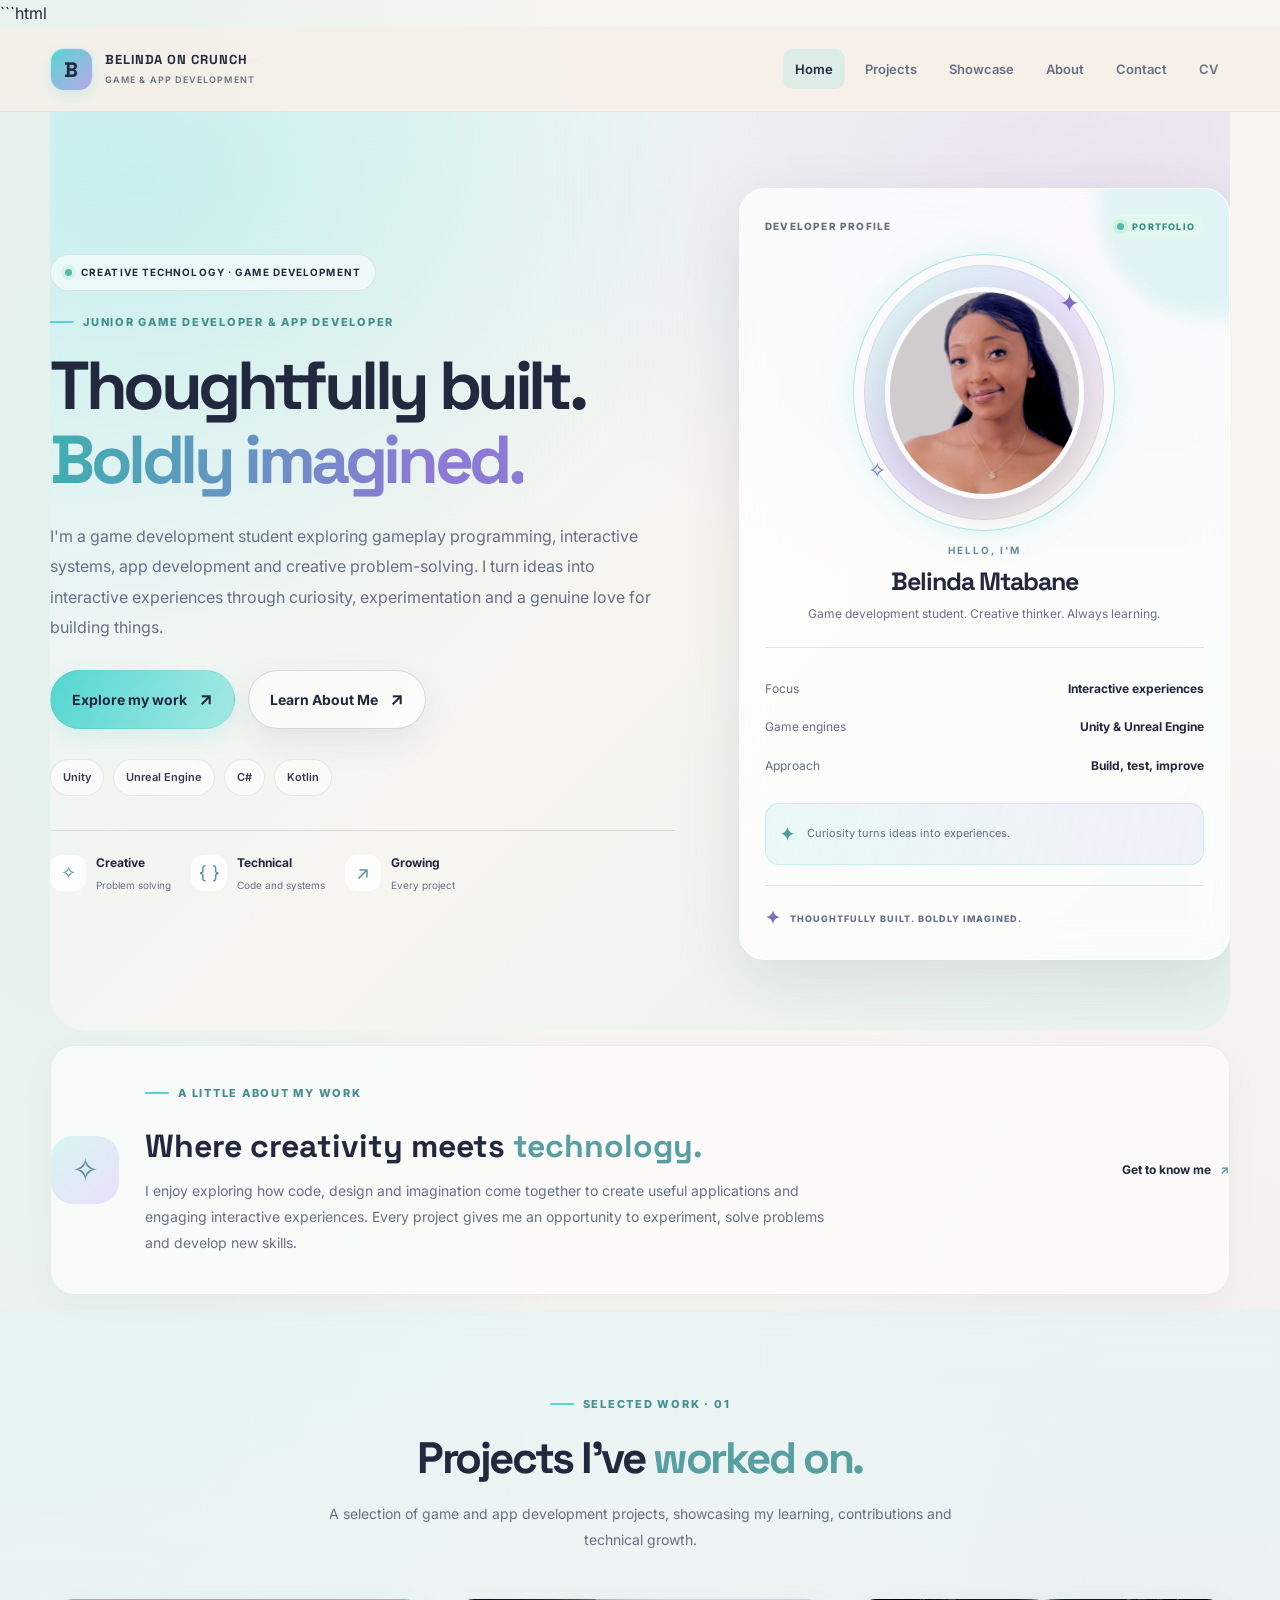
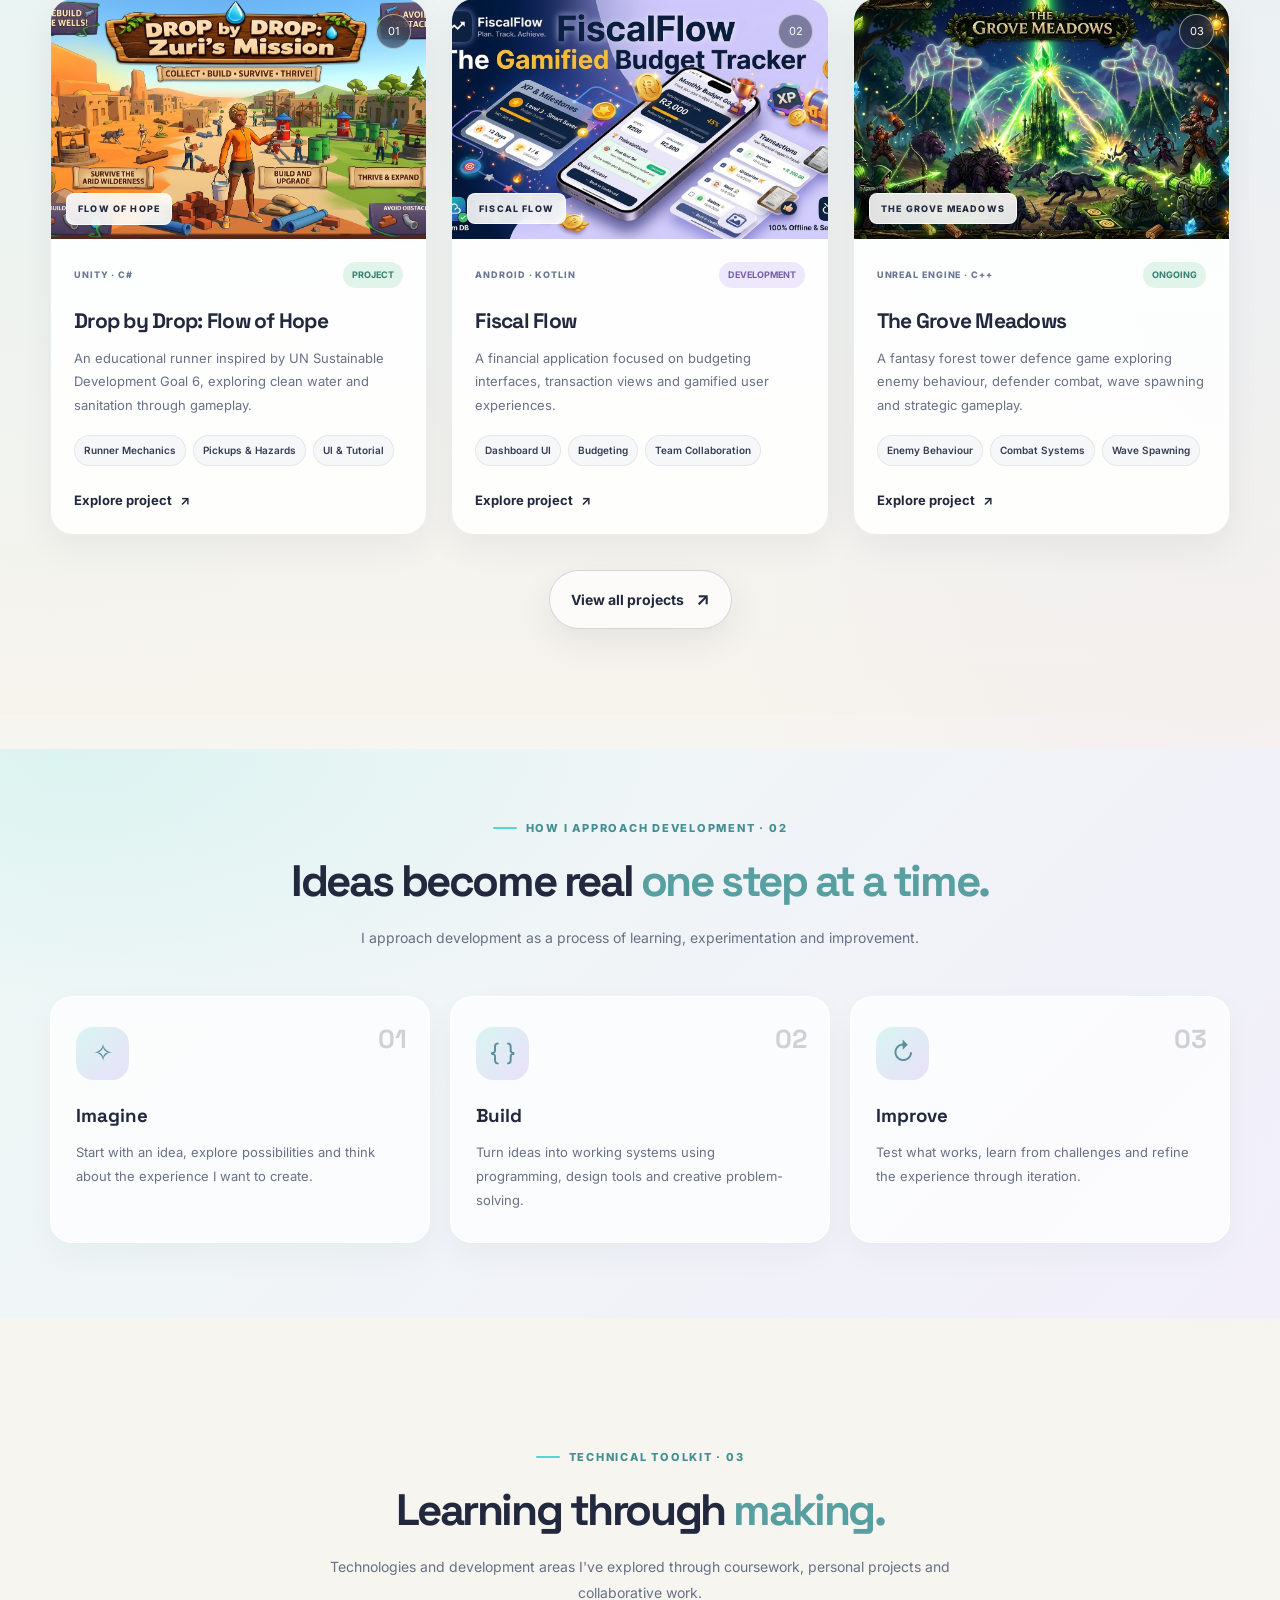
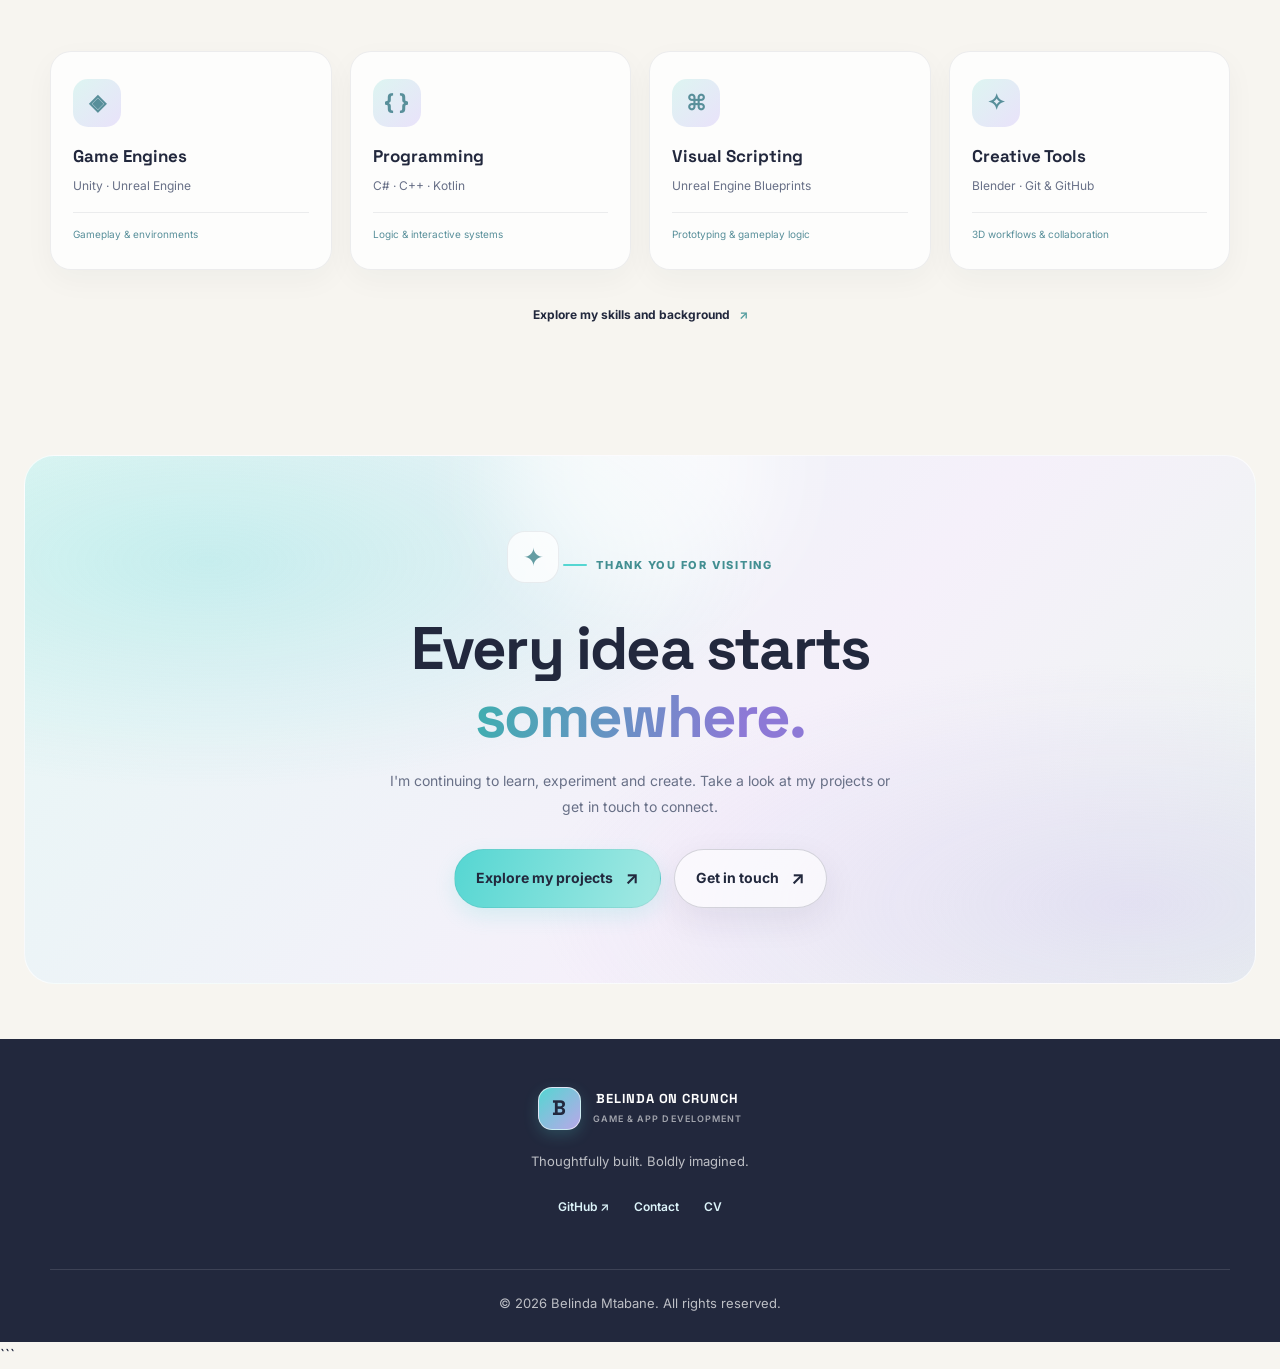
==== index.html @ 37fabd3c "Refactor index.html with updated classes and structure Updated HTML structure and added classes for " ====
```html
<!DOCTYPE html>
<html lang="en">
<head>
  <meta charset="UTF-8">
  <meta name="viewport" content="width=device-width, initial-scale=1.0">
  <meta name="theme-color" content="#22283D">
  <meta name="description" content="Belinda Mtabane's creative portfolio featuring game development, app development, interactive systems and creative technology.">
  <title>Belinda On Crunch | Developer Portfolio</title>

  <link rel="stylesheet" href="style.css">
  <link rel="preconnect" href="https://fonts.googleapis.com">
  <link rel="preconnect" href="https://fonts.gstatic.com" crossorigin>
  <link href="https://fonts.googleapis.com/css2?family=Inter:wght@400;500;600;700&family=Space+Grotesk:wght@400;500;600;700&display=swap" rel="stylesheet">
</head>

<body class="home-page">

  <!-- HEADER -->
  <header class="site-header">
    <nav class="navigation" aria-label="Main navigation">
      <a class="brand" href="index.html" aria-label="Belinda on Crunch home">
        <span class="brand-mark">B</span>
        <span>BELINDA ON CRUNCH<small>GAME &amp; APP DEVELOPMENT</small></span>
      </a>

      <div class="nav-links">
        <a href="index.html" aria-current="page">Home</a>
        <a href="projects.html">Projects</a>
        <a href="showcase.html">Showcase</a>
        <a href="about.html">About</a>
        <a href="contact.html">Contact</a>
        <a href="cv.html">CV</a>
      </div>
    </nav>
  </header>

  <main class="home-main">

    <!-- HERO -->
    <section class="hero home-hero" id="home">

      <div class="hero-content home-hero-content">

        <div class="home-intro-label">
          <span class="availability-dot"></span>
          CREATIVE TECHNOLOGY · GAME DEVELOPMENT
        </div>

        <p class="eyebrow">JUNIOR GAME DEVELOPER &amp; APP DEVELOPER</p>

        <h1>
          Thoughtfully built.<br>
          <span class="gradient-text">Boldly imagined.</span>
        </h1>

        <p class="hero-description">
          I'm a game development student exploring gameplay programming,
          interactive systems, app development and creative problem-solving.
          I turn ideas into interactive experiences through curiosity,
          experimentation and a genuine love for building things.
        </p>

        <div class="hero-actions">
          <a class="button" href="projects.html">
            Explore my work <span>↗</span>
          </a>

          <a class="button button-secondary" href="about.html">
            Learn About Me <span>↗</span>
          </a>
        </div>

        <div class="hero-tags">
          <span>Unity</span>
          <span>Unreal Engine</span>
          <span>C#</span>
          <span>Kotlin</span>
        </div>

        <!-- TECHNOLOGY STATUS PANELS -->
        <div class="home-quick-stats">

          <div class="quick-stat">
            <span class="quick-stat-icon">✧</span>
            <span>
              <strong>Creative</strong>
              <small>Problem solving</small>
            </span>
          </div>

          <div class="quick-stat">
            <span class="quick-stat-icon">{ }</span>
            <span>
              <strong>Technical</strong>
              <small>Code and systems</small>
            </span>
          </div>

          <div class="quick-stat">
            <span class="quick-stat-icon">↗</span>
            <span>
              <strong>Growing</strong>
              <small>Every project</small>
            </span>
          </div>

        </div>
      </div>

      <!-- DEVELOPER PROFILE AREA -->
      <div class="home-visual-stage">

        <!-- PROFILE CARD: PRESERVED -->
        <aside class="developer-panel home-profile-card" aria-label="Developer introduction">

          <div class="panel-top">
            <span>DEVELOPER PROFILE</span>
            <span class="panel-indicator">
              <span class="availability-dot"></span>
              PORTFOLIO
            </span>
          </div>

          <div class="avatar-placeholder home-avatar">
            <div class="avatar-glow" aria-hidden="true"></div>

            <img
              class="profile-image"
              src="assets/images/belinda-portrait.png"
              alt="Portrait of Belinda, game developer"
            >

            <div class="orbit orbit-one" aria-hidden="true"></div>
            <div class="orbit orbit-two" aria-hidden="true"></div>

            <span class="avatar-sparkle sparkle-one" aria-hidden="true">✦</span>
            <span class="avatar-sparkle sparkle-two" aria-hidden="true">✧</span>
          </div>

          <div class="profile-heading">
            <p class="profile-kicker">HELLO, I'M</p>
            <h2>Belinda Mtabane</h2>
            <p>Game development student. Creative thinker. Always learning.</p>
          </div>

          <div class="panel-divider"></div>

          <div class="profile-row">
            <span>Focus</span>
            <strong>Interactive experiences</strong>
          </div>

          <div class="profile-row">
            <span>Game engines</span>
            <strong>Unity &amp; Unreal Engine</strong>
          </div>

          <div class="profile-row">
            <span>Approach</span>
            <strong>Build, test, improve</strong>
          </div>

          <div class="profile-note">
            <span>✦</span>
            <p>Curiosity turns ideas into experiences.</p>
          </div>

          <div class="panel-footer">
            <span class="tiny-sparkle">✦</span>
            <span>THOUGHTFULLY BUILT. BOLDLY IMAGINED.</span>
          </div>

        </aside>

      </div>

    </section>

    <!-- INTRODUCTION -->
    <section class="section home-introduction">

      <div class="intro-orb" aria-hidden="true">✧</div>

      <div class="home-intro-copy">
        <p class="eyebrow">A LITTLE ABOUT MY WORK</p>
        <h2>Where creativity meets <span class="accent">technology.</span></h2>
        <p>
          I enjoy exploring how code, design and imagination come together
          to create useful applications and engaging interactive experiences.
          Every project gives me an opportunity to experiment, solve problems
          and develop new skills.
        </p>
      </div>

      <a class="text-link" href="about.html">
        Get to know me <span>↗</span>
      </a>

    </section>

    <!-- FEATURED PROJECTS -->
    <section class="section projects-section" id="projects">

      <div class="section-heading home-section-heading">
        <p class="eyebrow">SELECTED WORK · 01</p>
        <h2>Projects I've <span class="accent">worked on.</span></h2>
        <p>
          A selection of game and app development projects,
          showcasing my learning, contributions and technical growth.
        </p>
      </div>

      <div class="project-grid">

        <!-- PROJECT 1 -->
        <article class="project-card water-card home-project-card">

          <div class="project-visual visual-water">
            <img
              class="project-image"
              src="assets/images/drop-by-drop-cover.jpg"
              alt="Drop by Drop: Flow of Hope game"
              loading="lazy"
            >
            <span class="visual-caption">FLOW OF HOPE</span>
            <span class="project-image-number">01</span>
          </div>

          <div class="project-content">

            <div class="project-meta">
              <span class="project-type">UNITY · C#</span>
              <span class="status status-active">PROJECT</span>
            </div>

            <h3>Drop by Drop: Flow of Hope</h3>

            <p>
              An educational runner inspired by UN Sustainable Development
              Goal 6, exploring clean water and sanitation through gameplay.
            </p>

            <div class="project-tags">
              <span>Runner Mechanics</span>
              <span>Pickups &amp; Hazards</span>
              <span>UI &amp; Tutorial</span>
            </div>

            <a class="project-link" href="projects/drop-by-drop.html">
              Explore project <span>↗</span>
            </a>

          </div>
        </article>

        <!-- PROJECT 2 -->
        <article class="project-card finance-card home-project-card">

          <div class="project-visual visual-finance">
            <img
              class="project-image"
              src="assets/images/fiscal-flow-cover.jpg"
              alt="Fiscal Flow financial app"
              loading="lazy"
            >
            <span class="visual-caption">FISCAL FLOW</span>
            <span class="project-image-number">02</span>
          </div>

          <div class="project-content">

            <div class="project-meta">
              <span class="project-type">ANDROID · KOTLIN</span>
              <span class="status status-planned">DEVELOPMENT</span>
            </div>

            <h3>Fiscal Flow</h3>

            <p>
              A financial application focused on budgeting interfaces,
              transaction views and gamified user experiences.
            </p>

            <div class="project-tags">
              <span>Dashboard UI</span>
              <span>Budgeting</span>
              <span>Team Collaboration</span>
            </div>

            <a class="project-link" href="projects/fiscal-flow.html">
              Explore project <span>↗</span>
            </a>

          </div>
        </article>

        <!-- PROJECT 3 -->
        <article class="project-card forest-card home-project-card">

          <div class="project-visual visual-forest">
            <img
              class="project-image"
              src="assets/images/grove-meadows-cover.jpg"
              alt="The Grove Meadows tower defence game"
              loading="lazy"
            >
            <span class="visual-caption">THE GROVE MEADOWS</span>
            <span class="project-image-number">03</span>
          </div>

          <div class="project-content">

            <div class="project-meta">
              <span class="project-type">UNREAL ENGINE · C++</span>
              <span class="status status-active">ONGOING</span>
            </div>

            <h3>The Grove Meadows</h3>

            <p>
              A fantasy forest tower defence game exploring enemy behaviour,
              defender combat, wave spawning and strategic gameplay.
            </p>

            <div class="project-tags">
              <span>Enemy Behaviour</span>
              <span>Combat Systems</span>
              <span>Wave Spawning</span>
            </div>

            <a class="project-link" href="projects/grove-meadows.html">
              Explore project <span>↗</span>
            </a>

          </div>
        </article>

      </div>

      <div class="home-section-action">
        <a class="button button-secondary" href="projects.html">
          View all projects <span>↗</span>
        </a>
      </div>

    </section>

    <!-- CREATIVE PROCESS -->
    <section class="home-process-section">

      <div class="section home-process-inner">

        <div class="section-heading home-section-heading">
          <p class="eyebrow">HOW I APPROACH DEVELOPMENT · 02</p>
          <h2>Ideas become real <span class="accent">one step at a time.</span></h2>
          <p>
            I approach development as a process of learning,
            experimentation and improvement.
          </p>
        </div>

        <div class="home-process-grid">

          <article class="home-process-card">
            <span class="process-number">01</span>
            <div class="process-icon">✧</div>
            <h3>Imagine</h3>
            <p>
              Start with an idea, explore possibilities and think about
              the experience I want to create.
            </p>
          </article>

          <article class="home-process-card">
            <span class="process-number">02</span>
            <div class="process-icon">{ }</div>
            <h3>Build</h3>
            <p>
              Turn ideas into working systems using programming,
              design tools and creative problem-solving.
            </p>
          </article>

          <article class="home-process-card">
            <span class="process-number">03</span>
            <div class="process-icon">↻</div>
            <h3>Improve</h3>
            <p>
              Test what works, learn from challenges and refine
              the experience through iteration.
            </p>
          </article>

        </div>
      </div>

    </section>

    <!-- SKILLS -->
    <section class="section skills-section" id="skills">

      <div class="section-heading home-section-heading">
        <p class="eyebrow">TECHNICAL TOOLKIT · 03</p>
        <h2>Learning through <span class="accent">making.</span></h2>
        <p>
          Technologies and development areas I've explored through
          coursework, personal projects and collaborative work.
        </p>
      </div>

      <div class="skills-grid home-skills-grid">

        <article class="skill-card home-skill-card">
          <span class="skill-icon">◈</span>
          <h3>Game Engines</h3>
          <p>Unity · Unreal Engine</p>
          <span class="skill-card-detail">Gameplay &amp; environments</span>
        </article>

        <article class="skill-card home-skill-card">
          <span class="skill-icon">{ }</span>
          <h3>Programming</h3>
          <p>C# · C++ · Kotlin</p>
          <span class="skill-card-detail">Logic &amp; interactive systems</span>
        </article>

        <article class="skill-card home-skill-card">
          <span class="skill-icon">⌘</span>
          <h3>Visual Scripting</h3>
          <p>Unreal Engine Blueprints</p>
          <span class="skill-card-detail">Prototyping &amp; gameplay logic</span>
        </article>

        <article class="skill-card home-skill-card">
          <span class="skill-icon">✧</span>
          <h3>Creative Tools</h3>
          <p>Blender · Git &amp; GitHub</p>
          <span class="skill-card-detail">3D workflows &amp; collaboration</span>
        </article>

      </div>

      <div class="home-section-action">
        <a class="text-link" href="about.html">
          Explore my skills and background <span>↗</span>
        </a>
      </div>

    </section>

    <!-- CLOSING CALL TO ACTION -->
    <section class="home-closing-section">

      <div class="home-closing-glow" aria-hidden="true"></div>

      <div class="home-closing-content">
        <span class="closing-sparkle" aria-hidden="true">✦</span>
        <p class="eyebrow">THANK YOU FOR VISITING</p>

        <h2>
          Every idea starts<br>
          <span class="gradient-text">somewhere.</span>
        </h2>

        <p>
          I'm continuing to learn, experiment and create.
          Take a look at my projects or get in touch to connect.
        </p>

        <div class="hero-actions closing-actions">
          <a class="button" href="projects.html">
            Explore my projects <span>↗</span>
          </a>

          <a class="button button-secondary" href="contact.html">
            Get in touch <span>↗</span>
          </a>
        </div>
      </div>

    </section>

  </main>

  <!-- FOOTER -->
  <footer class="site-footer">

    <div class="footer-content">

      <a class="brand footer-brand" href="index.html">
        <span class="brand-mark">B</span>
        <span>BELINDA ON CRUNCH<small>GAME &amp; APP DEVELOPMENT</small></span>
      </a>

      <p>Thoughtfully built. Boldly imagined.</p>

      <div class="footer-links">
        <a href="https://github.com/BelindaMtabane" target="_blank" rel="noopener noreferrer">GitHub ↗</a>
        <a href="contact.html">Contact</a>
        <a href="cv.html">CV</a>
      </div>

      <p class="copyright">
        &copy; 2026 Belinda Mtabane. All rights reserved.
      </p>

    </div>

  </footer>

</body>
</html>
```
---- style.css ----
/* =========================================
   BELINDA ON CRUNCH
   Soft Futuristic Ocean Glow
   Complete portfolio stylesheet
   ========================================= */

/* 1. COLOURS AND GLOBAL SETTINGS */

:root {
  --ice-blue: #DDF4FA;
  --turquoise: #55D6D2;
  --lilac: #B9A7E8;
  --warm-ivory: #F5F0E8;
  --sage: #9BB7A5;
  --deep-navy: #22283D;

  --navy-soft: #343B53;
  --white: #FFFFFF;
  --text-main: #252C40;
  --text-muted: #667085;
  --border-light: rgba(34, 40, 61, 0.12);

  --shadow-soft: 0 12px 35px rgba(34, 40, 61, 0.08);
  --shadow-hover: 0 20px 45px rgba(34, 40, 61, 0.14);

  --radius-small: 12px;
  --radius-medium: 20px;
  --radius-large: 30px;

  --page-width: 1180px;
}

* {
  box-sizing: border-box;
  margin: 0;
  padding: 0;
}

html {
  scroll-behavior: smooth;
  scroll-padding-top: 100px;
}

body {
  min-width: 320px;
  background:
    radial-gradient(
      circle at 10% 10%,
      rgba(85, 214, 210, 0.12),
      transparent 30%
    ),
    radial-gradient(
      circle at 90% 35%,
      rgba(185, 167, 232, 0.14),
      transparent 30%
    ),
    var(--warm-ivory);

  color: var(--text-main);
  font-family: "Inter", sans-serif;
  font-size: 16px;
  line-height: 1.7;
  overflow-wrap: break-word;
}

img {
  display: block;
  max-width: 100%;
}

a {
  color: inherit;
  text-decoration: none;
}

button,
input,
textarea,
select {
  font: inherit;
}

button,
a {
  -webkit-tap-highlight-color: transparent;
}

a:focus-visible,
button:focus-visible {
  outline: 3px solid var(--turquoise);
  outline-offset: 4px;
}

h1,
h2,
h3,
h4 {
  color: var(--deep-navy);
  font-family: "Space Grotesk", sans-serif;
  line-height: 1.2;
}

p {
  color: var(--text-muted);
}

::selection {
  background: var(--turquoise);
  color: var(--deep-navy);
}


/* 2. HEADER AND NAVIGATION */

.site-header {
  position: sticky;
  top: 0;
  z-index: 100;

  width: 100%;
  background: rgba(245, 240, 232, 0.90);
  border-bottom: 1px solid rgba(34, 40, 61, 0.08);
  backdrop-filter: blur(18px);
  -webkit-backdrop-filter: blur(18px);
}

.navigation {
  width: min(var(--page-width), calc(100% - 48px));
  min-height: 84px;
  margin: 0 auto;

  display: flex;
  align-items: center;
  justify-content: space-between;
  gap: 28px;
}

.brand {
  display: inline-flex;
  align-items: center;
  gap: 12px;
  flex-shrink: 0;

  color: var(--deep-navy);
  font-family: "Space Grotesk", sans-serif;
  font-size: 13px;
  font-weight: 700;
  letter-spacing: 0.07em;
  line-height: 1.3;
}

.brand > span:last-child {
  display: flex;
  flex-direction: column;
}

.brand small {
  margin-top: 5px;
  color: var(--text-muted);
  font-family: "Inter", sans-serif;
  font-size: 9px;
  font-weight: 600;
  letter-spacing: 0.12em;
}

.brand-mark {
  display: grid;
  place-items: center;

  width: 43px;
  height: 43px;
  flex-shrink: 0;

  color: var(--deep-navy);
  background: linear-gradient(
    135deg,
    var(--turquoise),
    var(--lilac)
  );

  border: 1px solid rgba(255, 255, 255, 0.65);
  border-radius: 14px;

  font-size: 21px;
  font-weight: 700;
  box-shadow: 0 5px 15px rgba(85, 214, 210, 0.2);
}

.nav-links {
  display: flex;
  align-items: center;
  justify-content: flex-end;
  flex-wrap: wrap;
  gap: 8px;
}

.nav-links a {
  padding: 9px 12px;
  border-radius: 10px;

  color: var(--text-muted);
  font-size: 13px;
  font-weight: 600;

  transition:
    color 0.2s ease,
    background 0.2s ease;
}

.nav-links a:hover,
.nav-links a[aria-current="page"] {
  color: var(--deep-navy);
  background: rgba(85, 214, 210, 0.17);
}


/* 3. SHARED BUTTONS AND LINKS */

.button {
  display: inline-flex;
  align-items: center;
  justify-content: center;
  gap: 12px;

  min-height: 50px;
  padding: 13px 21px;

  color: var(--deep-navy);
  background: linear-gradient(
    110deg,
    var(--turquoise),
    #A4E9E3
  );

  border: 1px solid rgba(34, 40, 61, 0.06);
  border-radius: 14px;

  font-size: 14px;
  font-weight: 700;

  box-shadow: 0 8px 20px rgba(85, 214, 210, 0.18);

  transition:
    transform 0.2s ease,
    box-shadow 0.2s ease;
}

.button:hover {
  transform: translateY(-3px);
  box-shadow: 0 13px 25px rgba(85, 214, 210, 0.28);
}

.button span {
  font-size: 18px;
}

.button-secondary {
  background: var(--white);
  border: 1px solid var(--border-light);
  box-shadow: var(--shadow-soft);
}

.button-secondary:hover {
  box-shadow: var(--shadow-hover);
}

.text-link {
  display: inline-flex;
  align-items: center;
  gap: 6px;

  color: var(--deep-navy);
  font-size: 14px;
  font-weight: 700;

  transition: color 0.2s ease;
}

.text-link:hover,
.project-link:hover {
  color: #178F91;
}

.hero-actions {
  display: flex;
  align-items: center;
  flex-wrap: wrap;
  gap: 20px;
  margin-top: 28px;
}

.project-link {
  display: inline-flex;
  align-items: center;
  gap: 8px;

  margin-top: 18px;
  color: var(--deep-navy);

  font-size: 13px;
  font-weight: 700;

  transition:
    color 0.2s ease,
    gap 0.2s ease;
}

.project-link:hover {
  gap: 12px;
}


/* 4. HOMEPAGE HERO */

.hero {
  width: min(var(--page-width), calc(100% - 48px));
  min-height: 610px;
  margin: 0 auto;
  padding: 76px 0 70px;

  display: grid;
  grid-template-columns: minmax(0, 1.12fr) minmax(320px, 0.88fr);
  align-items: center;
  gap: 70px;
}

.hero-content {
  max-width: 650px;
}

.eyebrow {
  display: inline-flex;
  align-items: center;
  gap: 9px;

  margin-bottom: 18px;
  color: #438F92;

  font-size: 11px;
  font-weight: 800;
  letter-spacing: 0.16em;
  text-transform: uppercase;
}

.eyebrow::before {
  content: "";
  width: 24px;
  height: 2px;
  background: var(--turquoise);
  border-radius: 5px;
}

.hero h1 {
  margin-bottom: 25px;
  font-size: clamp(42px, 5.3vw, 70px);
  font-weight: 700;
  letter-spacing: -0.065em;
  line-height: 1.08;
}

.gradient-text {
  color: transparent;
  background: linear-gradient(
    100deg,
    #329FA4 5%,
    #8A78C8 55%,
    #4D9B83 100%
  );
  background-clip: text;
  -webkit-background-clip: text;
}

.hero-description {
  max-width: 580px;
  font-size: 16px;
  line-height: 1.9;
}

.hero-tags {
  display: flex;
  flex-wrap: wrap;
  gap: 10px;
  margin-top: 30px;
}

.hero-tags span,
.project-tags span {
  display: inline-flex;
  align-items: center;

  padding: 7px 12px;
  color: var(--navy-soft);

  background: rgba(255, 255, 255, 0.72);
  border: 1px solid var(--border-light);
  border-radius: 999px;

  font-size: 11px;
  font-weight: 600;
}


/* 5. DEVELOPER PROFILE PANEL */

.developer-panel {
  position: relative;
  isolation: isolate;
  overflow: hidden;

  padding: 26px;

  background: rgba(255, 255, 255, 0.83);
  border: 1px solid rgba(255, 255, 255, 0.9);
  border-radius: var(--radius-large);

  box-shadow: var(--shadow-soft);
}

.developer-panel::before {
  content: "";
  position: absolute;
  top: -100px;
  right: -100px;
  z-index: -1;

  width: 230px;
  height: 230px;

  background: rgba(85, 214, 210, 0.15);
  border-radius: 50%;
  filter: blur(8px);
}

.panel-top {
  display: flex;
  align-items: center;
  justify-content: space-between;
  gap: 10px;

  margin-bottom: 23px;

  color: var(--text-muted);
  font-size: 10px;
  font-weight: 800;
  letter-spacing: 0.12em;
}

.panel-indicator {
  padding: 5px 9px;
  color: #318D83;
  background: #E2F7EE;
  border-radius: 999px;
  font-size: 9px;
}

.avatar-placeholder {
  position: relative;
  isolation: isolate;
  overflow: hidden;

  width: 100%;
  height: 255px;
  margin-bottom: 23px;

  background: linear-gradient(
    135deg,
    var(--ice-blue),
    #E8E1FA,
    #E0F3E7
  );

  border: 1px solid rgba(34, 40, 61, 0.08);
  border-radius: 20px;
}

/* Portrait image — clean image without circular borders */
.avatar-placeholder img.profile-image {
  position: relative;
  z-index: 1;
  display: block;
  width: 100%;
  height: 100%;
  max-width: 100%;
  object-fit: cover;
  object-position: center;
  border: none;
  outline: none;
  box-shadow: none;
  border-radius: 0;
}

.orbit-one {
  width: 210px;
  height: 210px;
  top: 20px;
  right: -55px;
}

.orbit-two {
  width: 270px;
  height: 270px;
  top: 50px;
  left: -125px;
}

.developer-panel h2 {
  margin-bottom: 8px;
  font-size: 25px;
  letter-spacing: -0.04em;
}

.developer-panel > p {
  font-size: 13px;
}

.panel-divider {
  height: 1px;
  margin: 22px 0;
  background: var(--border-light);
}

.profile-row {
  display: flex;
  justify-content: space-between;
  align-items: flex-start;
  gap: 15px;

  padding: 9px 0;
  font-size: 12px;
}

.profile-row > span {
  color: var(--text-muted);
}

.profile-row strong {
  color: var(--deep-navy);
  font-size: 12px;
  text-align: right;
}

.panel-footer {
  display: flex;
  align-items: center;
  gap: 9px;

  margin-top: 20px;
  padding-top: 17px;

  border-top: 1px solid var(--border-light);

  color: var(--text-muted);
  font-size: 9px;
  font-weight: 800;
  letter-spacing: 0.08em;
}

.tiny-sparkle {
  color: #7F70BE;
  font-size: 18px;
}


/* 6. GENERAL SECTION STYLING */

.section {
  width: min(var(--page-width), calc(100% - 48px));
  margin: 0 auto;
  padding: 85px 0;
}

.projects-section {
  width: 100%;
  max-width: none;
  padding: 85px max(24px, calc((100% - var(--page-width)) / 2));

  background: linear-gradient(
    180deg,
    rgba(221, 244, 250, 0.48),
    rgba(245, 240, 232, 0.35)
  );
}

.section-heading {
  max-width: 700px;
  margin: 0 auto 45px;
  text-align: center;
}

.section-heading .eyebrow {
  justify-content: center;
}

.section-heading h2 {
  margin-bottom: 17px;
  font-size: clamp(30px, 4vw, 44px);
  letter-spacing: -0.055em;
}

.section-heading > p:last-child {
  max-width: 590px;
  margin: 0 auto;
  font-size: 14px;
  line-height: 1.9;
}

.accent {
  color: #459E9E;
}


/* 7. PROJECT CARDS AND GRID */

.project-grid {
  display: grid;
  grid-template-columns: repeat(3, minmax(0, 1fr));
  gap: 24px;
}

.project-card {
  min-width: 0;
  overflow: hidden;

  display: flex;
  flex-direction: column;

  background: rgba(255, 255, 255, 0.92);
  border: 1px solid rgba(34, 40, 61, 0.08);
  border-radius: var(--radius-medium);

  box-shadow: 0 7px 24px rgba(34, 40, 61, 0.045);

  transition:
    transform 0.25s ease,
    box-shadow 0.25s ease;
}

.project-card:hover {
  transform: translateY(-6px);
  box-shadow: var(--shadow-hover);
}

/* *** FIX: Keep every project image within a consistent frame. */
.project-visual {
  position: relative;
  isolation: isolate;
  overflow: hidden;

  width: 100%;
  height: 240px;
  flex-shrink: 0;

  background: linear-gradient(
    135deg,
    var(--ice-blue),
    #D8E9E8,
    #E6DDF8
  );

  border-radius: 0;
}

/* *** FIX: Prevent project images from stretching outside their boxes. */
.project-visual .project-image {
  position: relative;
  z-index: 0;

  display: block;
  width: 100%;
  height: 100%;
  max-width: 100%;

  object-fit: cover;
  object-position: center;

  transition: transform 0.45s ease;
}

.project-card:hover .project-image {
  transform: scale(1.04);
}

/* *** FIX: Place captions on top of the image. */
.project-visual .visual-caption {
  position: absolute;
  left: 15px;
  bottom: 15px;
  z-index: 2;

  max-width: calc(100% - 30px);
  padding: 7px 11px;

  color: var(--deep-navy);
  background: rgba(255, 255, 255, 0.88);
  border: 1px solid rgba(255, 255, 255, 0.75);
  border-radius: 8px;

  font-size: 9px;
  font-weight: 800;
  letter-spacing: 0.13em;

  backdrop-filter: blur(8px);
  -webkit-backdrop-filter: blur(8px);
}

.visual-water {
  background: linear-gradient(135deg, #C7EEF6, #8BCED6);
}

.visual-finance {
  background: linear-gradient(135deg, #E8E0FA, #C9D5F5);
}

.visual-forest {
  background: linear-gradient(135deg, #CFE5D2, #A3C4AD);
}

.project-content {
  display: flex;
  flex-direction: column;
  align-items: flex-start;
  flex: 1;

  padding: 23px;
}

.project-meta {
  display: flex;
  align-items: center;
  justify-content: space-between;
  flex-wrap: wrap;
  gap: 10px;

  width: 100%;
  margin-bottom: 19px;
}

.project-type {
  color: #6B7891;
  font-size: 9px;
  font-weight: 800;
  letter-spacing: 0.1em;
}

.status {
  padding: 5px 9px;
  border-radius: 999px;

  font-size: 9px;
  font-weight: 700;
}

.status-active {
  color: #357D70;
  background: #E0F4E9;
}

.status-planned {
  color: #7160A8;
  background: #EEE8FC;
}

.project-content h3 {
  margin-bottom: 12px;
  font-size: 21px;
  letter-spacing: -0.035em;
}

.project-content > p {
  margin-bottom: 18px;
  font-size: 12px;
  line-height: 1.9;
}

.project-tags {
  display: flex;
  flex-wrap: wrap;
  gap: 7px;
  margin-top: auto;
}

.project-tags span {
  padding: 6px 9px;
  font-size: 9px;
}

.project-content .project-link {
  margin-top: 23px;
}


/* 8. SKILLS GRID */

.skills-section {
  padding-top: 95px;
  padding-bottom: 95px;
}

.skills-grid {
  display: grid;
  grid-template-columns: repeat(4, minmax(0, 1fr));
  gap: 18px;

  margin-bottom: 30px;
}

.skill-card {
  padding: 27px 20px;
  background: rgba(255, 255, 255, 0.78);
  border: 1px solid var(--border-light);
  border-radius: var(--radius-medium);

  transition:
    transform 0.2s ease,
    box-shadow 0.2s ease;
}

.skill-card:hover {
  transform: translateY(-4px);
  box-shadow: var(--shadow-soft);
}

.skill-icon {
  display: grid;
  place-items: center;

  width: 43px;
  height: 43px;
  margin-bottom: 21px;

  color: var(--deep-navy);
  background: linear-gradient(
    135deg,
    rgba(85, 214, 210, 0.5),
    rgba(185, 167, 232, 0.45)
  );

  border-radius: 13px;
  font-size: 20px;
  font-weight: 700;
}

.skill-card h3 {
  margin-bottom: 9px;
  font-size: 17px;
}

.skill-card p {
  font-size: 12px;
  line-height: 1.8;
}


/* 9. SHOWCASE AND PRINCIPLE CARDS */

.principle-grid {
  display: grid;
  grid-template-columns: repeat(3, minmax(0, 1fr));
  gap: 22px;
}

.principle-card {
  padding: 30px;

  background: rgba(255, 255, 255, 0.78);
  border: 1px solid var(--border-light);
  border-radius: var(--radius-medium);

  transition:
    transform 0.25s ease,
    box-shadow 0.25s ease;
}

.principle-card:hover {
  transform: translateY(-5px);
  box-shadow: var(--shadow-soft);
}

.card-symbol {
  display: grid;
  place-items: center;

  width: 48px;
  height: 48px;
  margin-bottom: 21px;

  color: var(--deep-navy);
  background: linear-gradient(
    135deg,
    var(--ice-blue),
    #E8E0FA
  );

  border-radius: 15px;
  font-size: 23px;
}

.principle-card h3 {
  margin-bottom: 12px;
  font-size: 21px;
}

.principle-card p {
  font-size: 13px;
  line-height: 1.9;
}



/* 10. FOOTER — SHARED HOMEPAGE AND ABOUT PAGE */

/* *** FIX: Stack footer content vertically and centre it. */
footer {
  display: flex;
  flex-direction: column;
  align-items: center;
  justify-content: center;

  width: 100%;
  box-sizing: border-box;
  padding: 48px 24px 28px;
  gap: 0;

  background: var(--deep-navy);
  color: var(--white);
  text-align: center;
}

/* *** FIX: Keep the brand centred above the other footer content. */
.footer-brand {
  display: inline-flex;
  align-items: center;
  justify-content: center;
  margin-bottom: 20px;
  color: var(--white);
}

.footer-brand small {
  color: rgba(255, 255, 255, 0.58);
}

/* *** FIX: Centre the footer description. */
footer > p {
  color: rgba(255, 255, 255, 0.7);
  font-size: 13px;
}

/* *** FIX: Keep the links together on their own row. */
.footer-links {
  display: flex;
  flex-direction: row;
  align-items: center;
  justify-content: center;
  flex-wrap: wrap;
  gap: 25px;
  margin: 25px 0;
}

.footer-links a {
  color: var(--ice-blue);
  font-size: 12px;
  font-weight: 600;
  transition: color 0.2s ease;
}

.footer-links a:hover {
  color: var(--turquoise);
}

/* *** FIX: Give the copyright its own full-width row. */
footer .copyright {
  width: 100%;
  box-sizing: border-box;
  margin-top: 27px;
  padding-top: 22px;
  border-top: 1px solid rgba(255, 255, 255, 0.12);
  font-size: 11px;
  text-align: center;
}

/* *** FIX: Adjust spacing on smaller screens. */
@media (max-width: 680px) {
  footer {
    padding: 40px 18px 24px;
  }

  .footer-links {
    gap: 20px;
  }
}

/* 11. GENERAL PAGE COMPONENTS
   These styles can also be used on your other pages. */

.page-hero {
  width: min(var(--page-width), calc(100% - 48px));
  margin: 0 auto;
  padding: 75px 0 45px;
}

.page-hero h1 {
  margin-bottom: 20px;
  font-size: clamp(38px, 5vw, 60px);
  letter-spacing: -0.055em;
}

.page-hero > p:last-child {
  max-width: 700px;
  font-size: 15px;
  line-height: 1.9;
}

.content-section {
  width: min(var(--page-width), calc(100% - 48px));
  margin: 0 auto;
  padding: 40px 0 85px;
}

.content-panel {
  padding: 30px;
  background: rgba(255, 255, 255, 0.8);
  border: 1px solid var(--border-light);
  border-radius: var(--radius-medium);
  box-shadow: var(--shadow-soft);
}

.content-panel h2,
.content-panel h3 {
  margin-bottom: 14px;
}

.content-panel p {
  margin-bottom: 16px;
  font-size: 14px;
  line-height: 1.9;
}

.content-panel p:last-child {
  margin-bottom: 0;
}


/* 12. SHOWCASE GALLERY IMAGE SUPPORT */

.showcase-grid {
  display: grid;
  grid-template-columns: repeat(3, minmax(0, 1fr));
  gap: 22px;
}

.showcase-item {
  overflow: hidden;
  background: var(--white);
  border: 1px solid var(--border-light);
  border-radius: var(--radius-medium);
  box-shadow: var(--shadow-soft);
}

.showcase-item img {
  display: block;
  width: 100%;
  height: 240px;
  object-fit: cover;
  object-position: center;
}

.showcase-item h3 {
  padding: 18px 18px 8px;
  font-size: 18px;
}

.showcase-item p {
  padding: 0 18px 20px;
  font-size: 12px;
  line-height: 1.8;
}


/* 13. VIDEO EMBED SUPPORT */

.video-grid {
  display: grid;
  grid-template-columns: repeat(2, minmax(0, 1fr));
  gap: 25px;
}

.video-card {
  overflow: hidden;
  background: var(--white);
  border: 1px solid var(--border-light);
  border-radius: var(--radius-medium);
  box-shadow: var(--shadow-soft);
}

.video-frame {
  width: 100%;
  aspect-ratio: 16 / 9;
  background: var(--deep-navy);
}

.video-frame iframe {
  display: block;
  width: 100%;
  height: 100%;
  border: 0;
}

.video-card h3 {
  padding: 20px 20px 8px;
  font-size: 19px;
}

.video-card p {
  padding: 0 20px 22px;
  font-size: 13px;
}


/* 14. CONTACT FORM SUPPORT */

.contact-form {
  display: grid;
  gap: 18px;
}

.form-group {
  display: grid;
  gap: 8px;
}

.form-group label {
  color: var(--deep-navy);
  font-size: 13px;
  font-weight: 700;
}

.form-group input,
.form-group textarea,
.form-group select {
  width: 100%;
  padding: 13px 15px;

  color: var(--deep-navy);
  background: var(--white);

  border: 1px solid rgba(34, 40, 61, 0.18);
  border-radius: 12px;

  outline: none;
  transition:
    border-color 0.2s ease,
    box-shadow 0.2s ease;
}

.form-group textarea {
  min-height: 140px;
  resize: vertical;
}

.form-group input:focus,
.form-group textarea:focus,
.form-group select:focus {
  border-color: #55BDB9;
  box-shadow: 0 0 0 4px rgba(85, 214, 210, 0.15);
}


/* 15. RESPONSIVE DESIGN: TABLETS */

@media (max-width: 1000px) {
  .navigation {
    width: min(100% - 36px, var(--page-width));
    padding: 15px 0;
    flex-direction: column;
    align-items: flex-start;
    gap: 15px;
  }

  .nav-links {
    width: 100%;
    justify-content: flex-start;
    gap: 5px;
  }

  .nav-links a {
    padding: 8px 10px;
  }

  .hero {
    grid-template-columns: minmax(0, 1fr) minmax(280px, 0.85fr);
    gap: 35px;
    padding-top: 60px;
  }

  .hero h1 {
    font-size: clamp(40px, 5.5vw, 58px);
  }

  .project-grid {
    grid-template-columns: repeat(2, minmax(0, 1fr));
  }

  .project-card:last-child {
    grid-column: 1 / -1;
    max-width: calc(50% - 12px);
  }

  .skills-grid {
    grid-template-columns: repeat(2, minmax(0, 1fr));
  }

  .principle-grid {
    grid-template-columns: repeat(2, minmax(0, 1fr));
  }

  .showcase-grid {
    grid-template-columns: repeat(2, minmax(0, 1fr));
  }
}


/* 16. RESPONSIVE DESIGN: MOBILE */

@media (max-width: 680px) {
  html {
    scroll-padding-top: 20px;
  }

  .navigation {
    width: calc(100% - 32px);
    min-height: auto;
    gap: 14px;
  }

  .brand {
    font-size: 12px;
  }

  .brand-mark {
    width: 39px;
    height: 39px;
  }

  .nav-links {
    display: flex;
    flex-wrap: wrap;
    gap: 4px;
  }

  .nav-links a {
    padding: 7px 9px;
    font-size: 11px;
  }

  .hero {
    width: calc(100% - 36px);
    min-height: auto;
    grid-template-columns: 1fr;
    gap: 38px;
    padding: 55px 0;
  }

  .hero h1 {
    font-size: clamp(39px, 10vw, 54px);
  }

  .hero-description {
    font-size: 14px;
  }

  .hero-actions {
    align-items: flex-start;
    gap: 17px;
  }

  .developer-panel {
    padding: 21px;
  }

  .avatar-placeholder {
    height: 260px;
  }

  .section {
    width: calc(100% - 36px);
    padding: 60px 0;
  }

  .projects-section {
    width: 100%;
    padding: 60px 18px;
  }

  .section-heading {
    margin-bottom: 32px;
  }

  .section-heading h2 {
    font-size: 31px;
  }

  .project-grid {
    grid-template-columns: 1fr;
    gap: 22px;
  }

  .project-card:last-child {
    grid-column: auto;
    max-width: none;
  }

  .project-visual {
    height: 230px;
  }

  .project-content {
    padding: 21px;
  }

  .skills-grid {
    grid-template-columns: 1fr;
    gap: 14px;
  }

  .skill-card {
    padding: 22px;
  }

  .principle-grid {
    grid-template-columns: 1fr;
    gap: 16px;
  }

  .principle-card {
    padding: 24px;
  }

  .page-hero,
  .content-section {
    width: calc(100% - 36px);
  }

  .page-hero {
    padding: 55px 0 30px;
  }

  .page-hero h1 {
    font-size: 39px;
  }

  .content-panel {
    padding: 22px;
  }

  .showcase-grid,
  .video-grid {
    grid-template-columns: 1fr;
  }

  .showcase-item img {
    height: 220px;
  }

  footer {
    padding: 40px 18px 24px;
  }

  .footer-links {
    gap: 20px;
  }
}


/* 17. REDUCED MOTION ACCESSIBILITY */

@media (prefers-reduced-motion: reduce) {
  *,
  *::before,
  *::after {
    scroll-behavior: auto !important;
    animation-duration: 0.01ms !important;
    animation-iteration-count: 1 !important;
    transition-duration: 0.01ms !important;
  }
}

/* *** REMOVE DECORATIVE CIRCLES AROUND THE PORTRAIT *** */
.avatar-placeholder .orbit,
.avatar-placeholder .orbit-one,
.avatar-placeholder .orbit-two {
  display: none !important;
  border: none !important;
  background: none !important;
  box-shadow: none !important;
}

/* *** REMOVE ANY CIRCLE DECORATIONS FROM THE CONTAINER *** */
.avatar-placeholder::before,
.avatar-placeholder::after {
  content: none !important;
  display: none !important;
}

/* =========================================
   ABOUT PAGE — BELINDA ON CRUNCH
   Soft Futuristic Ocean Glow
   ========================================= */

/* Keep the About page consistent with the main site. */
.about-page {
  background: #F5F0E8;
  color: #22283D;
}

/* Make the current navigation page easy to identify. */
.about-page .main-nav a.active {
  color: #22283D;
  background: #DDF4FA;
  border-radius: 20px;
  padding: 9px 14px;
}

/* ABOUT HERO */
.about-hero {
  position: relative;
  overflow: hidden;
  padding: 90px 0 100px;
  background:
    radial-gradient(
      circle at 85% 15%,
      rgba(185, 167, 232, 0.30),
      transparent 35%
    ),
    linear-gradient(
      135deg,
      #DDF4FA 0%,
      #F5F0E8 55%,
      #E5F4ED 100%
    );
}

.about-hero-grid {
  display: grid;
  grid-template-columns: 1.2fr 0.8fr;
  align-items: center;
  gap: 65px;
}

.about-eyebrow {
  margin: 0 0 18px;
  color: #357E83;
  font-size: 0.76rem;
  font-weight: 800;
  letter-spacing: 0.17em;
  line-height: 1.6;
}

.about-hero h1 {
  margin: 0 0 24px;
  color: #22283D;
  font-size: clamp(2.6rem, 5vw, 4.8rem);
  line-height: 1.08;
  letter-spacing: -0.045em;
}

.about-hero h1 span {
  display: block;
  margin-top: 14px;
  color: #527F86;
  font-size: 0.62em;
  line-height: 1.3;
  letter-spacing: -0.025em;
}

.about-intro {
  max-width: 650px;
  margin: 0 0 17px;
  color: #51586B;
  font-size: 1.02rem;
  line-height: 1.9;
}

.about-hero-actions {
  display: flex;
  flex-wrap: wrap;
  gap: 13px;
  margin-top: 30px;
}

/* PORTRAIT PANEL */
.about-portrait-panel {
  position: relative;
  isolation: isolate;
  width: 100%;
  max-width: 390px;
  justify-self: center;
  padding: 12px;
  border: 1px solid rgba(85, 214, 210, 0.55);
  border-radius: 28px;
  background: rgba(255, 255, 255, 0.38);
  box-shadow: 0 24px 65px rgba(34, 40, 61, 0.12);
}

.about-portrait-glow {
  position: absolute;
  inset: -20px;
  z-index: -1;
  border-radius: 35px;
  background: linear-gradient(
    135deg,
    rgba(85, 214, 210, 0.25),
    rgba(185, 167, 232, 0.30)
  );
  filter: blur(25px);
  pointer-events: none;
}

.about-portrait {
  display: block;
  width: 100%;
  aspect-ratio: 4 / 5;
  object-fit: cover;
  object-position: center;
  border: none;
  border-radius: 19px;
  outline: none;
  box-shadow: none;
}

.about-portrait-caption {
  display: flex;
  align-items: center;
  gap: 10px;
  padding: 16px 7px 5px;
  color: #22283D;
  font-size: 0.88rem;
  font-weight: 600;
}

.about-caption-dot {
  width: 9px;
  height: 9px;
  flex-shrink: 0;
  border-radius: 50%;
  background: #55D6D2;
  box-shadow: 0 0 12px rgba(85, 214, 210, 0.7);
}

/* SHARED SECTION LAYOUT */
.about-section {
  padding: 85px 0;
}

.about-section-heading {
  max-width: 720px;
  margin: 0 auto 42px;
  text-align: center;
}

.about-section-heading h2,
.about-approach-grid h2,
.about-closing h2 {
  margin: 0 0 17px;
  color: #22283D;
  font-size: clamp(2rem, 4vw, 3.2rem);
  line-height: 1.2;
  letter-spacing: -0.035em;
}

.about-section-heading > p:last-child {
  max-width: 620px;
  margin: 0 auto;
  color: #62697A;
  line-height: 1.8;
}

/* MY STORY CARDS */
.about-story-grid {
  display: grid;
  grid-template-columns: repeat(3, minmax(0, 1fr));
  gap: 22px;
}

.about-info-card,
.about-skill-card {
  padding: 30px;
  border: 1px solid rgba(34, 40, 61, 0.08);
  border-radius: 22px;
  background: rgba(255, 255, 255, 0.7);
  box-shadow: 0 12px 32px rgba(34, 40, 61, 0.045);
  transition:
    transform 0.25s ease,
    box-shadow 0.25s ease;
}

.about-info-card:hover,
.about-skill-card:hover {
  transform: translateY(-5px);
  box-shadow: 0 18px 38px rgba(34, 40, 61, 0.09);
}

.about-card-number {
  display: inline-flex;
  align-items: center;
  justify-content: center;
  width: 43px;
  height: 43px;
  margin-bottom: 25px;
  border-radius: 14px;
  background: #DDF4FA;
  color: #357E83;
  font-size: 0.9rem;
  font-weight: 800;
}

.about-info-card h3,
.about-skill-card h3 {
  margin: 0 0 12px;
  color: #22283D;
  font-size: 1.18rem;
  line-height: 1.4;
}

.about-info-card p,
.about-skill-card p {
  margin: 0;
  color: #62697A;
  font-size: 0.95rem;
  line-height: 1.85;
}

/* MY APPROACH */
.about-approach-section {
  background: linear-gradient(
    135deg,
    #E8E3F7,
    #E6F7F5
  );
}

.about-approach-grid {
  display: grid;
  grid-template-columns: 0.9fr 1.1fr;
  align-items: start;
  gap: 65px;
}

.about-approach-grid h2 {
  max-width: 470px;
}

.about-approach-copy p {
  margin: 0 0 19px;
  color: #51586B;
  line-height: 1.95;
}

/* SKILLS */
.about-skills-grid {
  display: grid;
  grid-template-columns: repeat(2, minmax(0, 1fr));
  gap: 20px;
}

.about-skill-icon {
  display: flex;
  align-items: center;
  justify-content: center;
  width: 46px;
  height: 46px;
  margin-bottom: 22px;
  border-radius: 15px;
  background: linear-gradient(135deg, #DDF4FA, #E8E3F7);
  color: #357E83;
  font-size: 0.8rem;
  font-weight: 800;
}

.about-skills-note {
  margin: 26px 0 0;
  color: #62697A;
  font-size: 0.9rem;
  line-height: 1.8;
  text-align: center;
}

/* PROJECT CASE STUDY PREVIEWS */
.about-projects-section {
  background: #F0F7F5;
}

.about-project-list {
  display: grid;
  grid-template-columns: repeat(3, minmax(0, 1fr));
  align-items: stretch;
  gap: 23px;
}

.about-project-card {
  display: flex;
  flex-direction: column;
  overflow: hidden;
  min-width: 0;
  border: 1px solid rgba(34, 40, 61, 0.09);
  border-radius: 22px;
  background: #FFFFFF;
  box-shadow: 0 12px 32px rgba(34, 40, 61, 0.06);
  transition:
    transform 0.25s ease,
    box-shadow 0.25s ease;
}

.about-project-card:hover {
  transform: translateY(-5px);
  box-shadow: 0 18px 38px rgba(34, 40, 61, 0.11);
}

.about-project-card > img {
  display: block;
  width: 100%;
  height: 205px;
  object-fit: cover;
  object-position: center;
  background: #DDF4FA;
}

.about-project-content {
  display: flex;
  flex: 1;
  flex-direction: column;
  align-items: flex-start;
  padding: 24px;
}

.about-project-type {
  margin: 0 0 11px;
  color: #357E83;
  font-size: 0.72rem;
  font-weight: 800;
  letter-spacing: 0.1em;
}

.about-project-content h3 {
  margin: 0 0 13px;
  color: #22283D;
  font-size: 1.3rem;
  line-height: 1.4;
}

.about-project-content > p:not(.about-project-type) {
  color: #62697A;
  font-size: 0.91rem;
  line-height: 1.8;
}

.about-project-role {
  margin-top: 8px;
}

.about-project-role strong {
  color: #22283D;
}

.about-project-content .about-project-status {
  margin-top: auto;
  padding-top: 13px;
  color: #527F86;
  font-size: 0.82rem;
  font-weight: 600;
}

.about-projects-action {
  display: flex;
  justify-content: center;
  margin-top: 38px;
}

/* CLOSING SECTION */
.about-closing {
  padding: 90px 0;
  background:
    radial-gradient(
      circle at 15% 20%,
      rgba(85, 214, 210, 0.18),
      transparent 35%
    ),
    linear-gradient(135deg, #22283D, #303B55);
}

.about-closing-content {
  max-width: 820px;
  text-align: center;
}

.about-closing .about-eyebrow {
  color: #8DE5E0;
}

.about-closing h2 {
  color: #FFFFFF;
}

.about-closing-content > p:not(.about-eyebrow) {
  max-width: 670px;
  margin: 0 auto;
  color: #E0E5EF;
  line-height: 1.9;
}

.about-closing .about-hero-actions {
  justify-content: center;
}

/* KEYBOARD ACCESSIBILITY */
.about-page a:focus-visible {
  outline: 3px solid #357E83;
  outline-offset: 4px;
}

/* RESPONSIVE TABLET LAYOUT */
@media (max-width: 900px) {
  .about-hero-grid {
    grid-template-columns: 1fr 0.8fr;
    gap: 35px;
  }

  .about-story-grid {
    grid-template-columns: 1fr;
  }

  .about-approach-grid {
    grid-template-columns: 1fr;
    gap: 20px;
  }

  .about-project-list {
    grid-template-columns: repeat(2, minmax(0, 1fr));
  }
}

/* RESPONSIVE MOBILE LAYOUT */
@media (max-width: 600px) {
  .about-hero {
    padding: 55px 0 65px;
  }

  .about-hero-grid {
    grid-template-columns: 1fr;
    gap: 38px;
  }

  .about-hero h1 {
    font-size: clamp(2.35rem, 11vw, 3.4rem);
  }

  .about-intro {
    font-size: 0.96rem;
  }

  .about-portrait-panel {
    max-width: 320px;
  }

  .about-section {
    padding: 60px 0;
  }

  .about-section-heading {
    margin-bottom: 30px;
  }

  .about-skills-grid,
  .about-project-list {
    grid-template-columns: 1fr;
  }

  .about-info-card,
  .about-skill-card {
    padding: 24px;
  }

  .about-project-card > img {
    height: 220px;
  }

  .about-hero-actions {
    flex-direction: column;
    align-items: stretch;
  }

  .about-hero-actions .btn {
    width: 100%;
    text-align: center;
  }

  .about-closing {
    padding: 65px 0;
  }

  .about-page .footer-content {
    flex-direction: column;
    text-align: center;
  }
}

/* RESPECT REDUCED-MOTION PREFERENCES */
@media (prefers-reduced-motion: reduce) {
  .about-page *,
  .about-page *::before,
  .about-page *::after {
    scroll-behavior: auto !important;
    animation-duration: 0.01ms !important;
    transition-duration: 0.01ms !important;
  }
}
/* =========================================
   ABOUT PAGE — EXTENDED STYLES
   Uses the existing homepage design system.
   ========================================= */

.about-page {
  background:
    radial-gradient(
      circle at 10% 10%,
      rgba(85, 214, 210, 0.12),
      transparent 30%
    ),
    radial-gradient(
      circle at 90% 35%,
      rgba(185, 167, 232, 0.14),
      transparent 30%
    ),
    var(--warm-ivory);
}

/* Consistent page width */
.about-container {
  width: min(var(--page-width), calc(100% - 48px));
  margin: 0 auto;
}

/* ABOUT HERO */
.about-hero {
  width: min(var(--page-width), calc(100% - 48px));
  min-height: 610px;
  margin: 0 auto;
  padding: 76px 0 70px;
  display: grid;
  align-items: center;
}

.about-hero-grid {
  display: grid;
  grid-template-columns: minmax(0, 1.12fr) minmax(300px, 0.88fr);
  align-items: center;
  gap: 65px;
}

.about-hero-text {
  min-width: 0;
}

.about-hero h1 {
  margin-bottom: 25px;
  font-size: clamp(42px, 5.3vw, 70px);
  font-weight: 700;
  letter-spacing: -0.065em;
  line-height: 1.08;
}

.about-hero h1 .gradient-text {
  display: block;
  margin-top: 12px;
  font-size: 0.78em;
  line-height: 1.18;
}

.about-intro {
  max-width: 640px;
  margin-bottom: 17px;
  font-size: 15px;
  line-height: 1.9;
}

.about-hero .hero-actions {
  gap: 12px;
}

.about-hero .hero-tags {
  gap: 9px;
}

/* PROFILE PANEL — matches homepage developer panel */
.about-developer-panel {
  align-self: center;
  min-width: 0;
}

.about-portrait-wrap {
  width: 100%;
  height: 255px;
  margin-bottom: 23px;
  overflow: hidden;
  border: 1px solid var(--border-light);
  border-radius: var(--radius-medium);
  background: linear-gradient(
    135deg,
    var(--ice-blue),
    #E8E1FA,
    #E0F3E7
  );
}

.about-portrait {
  display: block;
  width: 100%;
  height: 100%;
  object-fit: cover;
  object-position: center;
  border: none;
  outline: none;
  border-radius: 0;
  box-shadow: none;
}

.about-developer-panel h2 {
  margin-bottom: 8px;
  font-size: 25px;
}

.about-developer-panel > p {
  font-size: 14px;
  line-height: 1.8;
}

/* GENERAL ABOUT SECTIONS */
.about-section,
.about-team-section,
.about-education-section,
.about-goals-section {
  padding: 82px 0;
}

.about-page .section-heading {
  max-width: 760px;
  margin: 0 auto 42px;
  text-align: center;
}

.about-page .section-heading h2 {
  margin-bottom: 18px;
  font-size: clamp(30px, 4vw, 44px);
  letter-spacing: -0.04em;
}

.about-page .section-heading > p:last-child {
  max-width: 690px;
  margin: 0 auto;
  line-height: 1.9;
}

.about-story-content {
  max-width: 900px;
  margin: 0 auto;
}

.about-story-content p {
  margin-bottom: 20px;
  font-size: 15px;
  line-height: 1.95;
}

.about-story-content p:last-child {
  margin-bottom: 0;
}

/* DEVELOPMENT PROCESS */
.about-approach-section {
  background: linear-gradient(
    135deg,
    rgba(221, 244, 250, 0.85),
    rgba(232, 227, 247, 0.8),
    rgba(245, 240, 232, 0.9)
  );
}

.about-process-grid {
  display: grid;
  grid-template-columns: repeat(3, minmax(0, 1fr));
  gap: 20px;
}

.about-process-card {
  display: flex;
  flex-direction: column;
  align-items: flex-start;
  min-width: 0;
  padding: 27px;
  border: 1px solid rgba(34, 40, 61, 0.09);
  border-radius: var(--radius-medium);
  background: rgba(255, 255, 255, 0.78);
  box-shadow: var(--shadow-soft);
  transition: transform 0.22s ease, box-shadow 0.22s ease;
}

.about-process-card:hover,
.about-team-card:hover,
.about-experience-card:hover {
  transform: translateY(-4px);
  box-shadow: var(--shadow-hover);
}

.about-process-number {
  display: grid;
  place-items: center;
  width: 44px;
  height: 44px;
  margin-bottom: 22px;
  border-radius: 14px;
  background: linear-gradient(
    135deg,
    var(--ice-blue),
    #E8E1FA
  );
  color: var(--deep-navy);
  font-weight: 800;
}

.about-process-card h3 {
  margin-bottom: 12px;
  font-size: 19px;
}

.about-process-card p {
  margin-bottom: 22px;
  font-size: 14px;
  line-height: 1.85;
}

.about-process-tag {
  margin-top: auto;
  padding: 7px 11px;
  border: 1px solid rgba(85, 214, 210, 0.35);
  border-radius: 999px;
  background: rgba(221, 244, 250, 0.7);
  color: #357E83;
  font-size: 11px;
  font-weight: 700;
}

/* CREATIVE THINKING */
.about-thinking-grid {
  display: grid;
  grid-template-columns: minmax(0, 0.85fr) minmax(0, 1.15fr);
  align-items: start;
  gap: 65px;
}

.about-thinking-heading h2 {
  margin-bottom: 18px;
  font-size: clamp(30px, 4vw, 44px);
  letter-spacing: -0.04em;
}

.about-thinking-heading > p:last-child {
  line-height: 1.9;
}

.about-thinking-content {
  display: grid;
  gap: 25px;
}

.about-thinking-item {
  display: grid;
  grid-template-columns: 45px minmax(0, 1fr);
  gap: 17px;
  align-items: start;
}

.about-thinking-symbol {
  display: grid;
  place-items: center;
  width: 43px;
  height: 43px;
  border-radius: 14px;
  background: linear-gradient(
    135deg,
    var(--ice-blue),
    #E8E1FA
  );
  color: #357E83;
  font-size: 20px;
  font-weight: 700;
}

.about-thinking-item h3 {
  margin-bottom: 7px;
  font-size: 17px;
}

.about-thinking-item p {
  font-size: 14px;
  line-height: 1.85;
}

/* TEAMWORK */
.about-team-section {
  background: rgba(221, 244, 250, 0.42);
}

.about-team-intro {
  max-width: 900px;
  margin: 0 auto 35px;
}

.about-team-intro p {
  margin-bottom: 16px;
  line-height: 1.9;
}

.about-team-grid {
  display: grid;
  grid-template-columns: repeat(3, minmax(0, 1fr));
  gap: 20px;
  align-items: stretch;
}

.about-team-card {
  display: flex;
  flex-direction: column;
  min-width: 0;
  padding: 25px;
  border: 1px solid var(--border-light);
  border-radius: var(--radius-medium);
  background: rgba(255, 255, 255, 0.92);
  box-shadow: var(--shadow-soft);
  transition: transform 0.22s ease, box-shadow 0.22s ease;
}

.about-team-top {
  display: flex;
  justify-content: space-between;
  align-items: center;
  gap: 10px;
  margin-bottom: 20px;
}

.about-team-label {
  color: #357E83;
  font-size: 10px;
  font-weight: 800;
  letter-spacing: 0.1em;
}

.about-team-number {
  display: grid;
  place-items: center;
  width: 35px;
  height: 35px;
  border-radius: 11px;
  background: var(--ice-blue);
  color: var(--deep-navy);
  font-size: 12px;
  font-weight: 800;
}

.about-team-card h3 {
  margin-bottom: 10px;
  font-size: 21px;
}

.about-team-card > p {
  font-size: 13px;
  line-height: 1.85;
}

.about-team-card .about-project-type {
  margin-bottom: 13px;
  color: #357E83;
  font-weight: 800;
  letter-spacing: 0.09em;
}

.about-role-block {
  margin-top: 20px;
  padding-top: 17px;
  border-top: 1px solid var(--border-light);
}

.about-role-block h4 {
  margin-bottom: 8px;
  color: var(--deep-navy);
  font-size: 14px;
}

.about-role-block p {
  margin-bottom: 9px;
  font-size: 13px;
  line-height: 1.85;
}

.about-role-block strong {
  color: var(--deep-navy);
}

.about-team-card .about-project-status {
  margin-top: 20px;
  color: #357E83;
  font-size: 12px;
  font-weight: 700;
}

.about-team-card .project-link {
  align-self: flex-start;
  margin-top: auto;
  padding-top: 17px;
}

.about-team-note {
  margin-top: 28px;
  padding: 22px 25px;
  border-left: 4px solid var(--turquoise);
  border-radius: 0 14px 14px 0;
  background: rgba(255, 255, 255, 0.8);
  color: var(--text-muted);
  font-size: 14px;
  line-height: 1.9;
}

.about-team-note strong {
  color: var(--deep-navy);
}

/* SKILLS */
.about-skills-grid {
  display: grid;
  grid-template-columns: repeat(3, minmax(0, 1fr));
  gap: 20px;
}

.about-skill-card {
  min-width: 0;
  padding: 25px;
  border: 1px solid var(--border-light);
  border-radius: var(--radius-medium);
  background: rgba(255, 255, 255, 0.78);
  box-shadow: var(--shadow-soft);
  transition: transform 0.22s ease, box-shadow 0.22s ease;
}

.about-skill-card:hover {
  transform: translateY(-4px);
  box-shadow: var(--shadow-hover);
}

.about-skill-icon {
  display: grid;
  place-items: center;
  width: 46px;
  height: 46px;
  margin-bottom: 19px;
  border-radius: 14px;
  background: linear-gradient(
    135deg,
    var(--ice-blue),
    #E8E1FA
  );
  color: #357E83;
  font-size: 17px;
  font-weight: 800;
}

.about-skill-card h3 {
  margin-bottom: 10px;
  font-size: 17px;
}

.about-skill-card p {
  font-size: 13px;
  line-height: 1.9;
}

.about-skills-note {
  max-width: 850px;
  margin: 25px auto 0;
  text-align: center;
  font-size: 13px;
  line-height: 1.9;
}


/* GOALS */
.about-goals-section {
  background: linear-gradient(
    135deg,
    rgba(221, 244, 250, 0.65),
    rgba(245, 240, 232, 0.9)
  );
}

.about-goals-grid {
  display: grid;
  grid-template-columns: minmax(0, 0.8fr) minmax(0, 1.2fr);
  align-items: start;
  gap: 55px;
}

.about-goals-grid > div:first-child h2 {
  font-size: clamp(30px, 4vw, 43px);
  letter-spacing: -0.04em;
}

.about-goals-content > p {
  margin-bottom: 25px;
  line-height: 1.9;
}

.about-goal-item {
  display: grid;
  grid-template-columns: 40px minmax(0, 1fr);
  gap: 15px;
  margin-bottom: 23px;
}

.about-goal-item > span {
  display: grid;
  place-items: center;
  width: 38px;
  height: 38px;
  border-radius: 12px;
  background: linear-gradient(
    135deg,
    var(--turquoise),
    var(--lilac)
  );
  color: var(--deep-navy);
  font-size: 12px;
  font-weight: 800;
}

.about-goal-item h3 {
  margin-bottom: 7px;
  font-size: 16px;
}

.about-goal-item p {
  font-size: 13px;
  line-height: 1.85;
}

/* CONTACT / CLOSING */
.about-closing {
  padding: 85px 24px;
  background:
    radial-gradient(
      circle at 15% 20%,
      rgba(85, 214, 210, 0.18),
      transparent 35%
    ),
    linear-gradient(135deg, #22283D, #343B53);
}

.about-closing-content {
  max-width: 820px;
  text-align: center;
}

.about-closing .eyebrow {
  color: #8DE5E0;
}

.about-closing h2 {
  margin-bottom: 20px;
  color: var(--white);
  font-size: clamp(32px, 4.5vw, 48px);
  letter-spacing: -0.04em;
}

.about-closing-content > p:not(.eyebrow) {
  max-width: 680px;
  margin: 0 auto;
  color: #E0E5EF;
  line-height: 1.9;
}

.about-closing-actions {
  justify-content: center;
}

.about-closing .button-secondary {
  color: var(--deep-navy);
}

/* FOOTER: PRESERVE THE HOMEPAGE FOOTER STYLE */
.about-page footer {
  display: flex;
  flex-wrap: wrap;
  align-items: center;
  justify-content: space-between;
  gap: 20px;
}

.about-page .footer-brand {
  flex-shrink: 0;
}

.about-page .footer-links {
  display: flex;
  flex-wrap: wrap;
  gap: 18px;
}

.about-page .footer-links a {
  font-size: 13px;
  font-weight: 600;
}

.about-page .copyright {
  flex-basis: 100%;
}

/* MOBILE AND TABLET RESPONSIVENESS */
@media (max-width: 1000px) {
  .about-hero-grid {
    grid-template-columns: minmax(0, 1fr) minmax(270px, 0.8fr);
    gap: 35px;
  }

  .about-process-grid,
  .about-team-grid {
    grid-template-columns: repeat(2, minmax(0, 1fr));
  }

  .about-skills-grid {
    grid-template-columns: repeat(2, minmax(0, 1fr));
  }

  .about-thinking-grid,
  .about-education-grid,
  .about-goals-grid {
    gap: 35px;
  }
}

@media (max-width: 720px) {
  .about-hero {
    width: calc(100% - 36px);
    padding: 48px 0 55px;
  }

  .about-container {
    width: calc(100% - 36px);
  }

  .about-hero-grid,
  .about-thinking-grid,
  .about-education-grid,
  .about-goals-grid {
    grid-template-columns: 1fr;
    gap: 32px;
  }

  .about-hero h1 {
    font-size: clamp(38px, 10vw, 55px);
  }

  .about-portrait-wrap {
    height: 290px;
  }

  .about-process-grid,
  .about-team-grid,
  .about-skills-grid {
    grid-template-columns: 1fr;
  }

  .about-section,
  .about-team-section,
  .about-education-section,
  .about-goals-section {
    padding: 58px 0;
  }

  .about-page .section-heading {
    margin-bottom: 30px;
  }

  .about-experience-heading {
    flex-direction: column;
    gap: 10px;
  }

  .about-closing {
    padding: 60px 18px;
  }

  .about-closing-actions {
    flex-direction: column;
    align-items: stretch;
  }

  .about-closing-actions .button {
    width: 100%;
  }

  .about-page footer {
    flex-direction: column;
    align-items: flex-start;
  }
}

@media (max-width: 420px) {
  .about-hero {
    width: calc(100% - 28px);
  }

  .about-container {
    width: calc(100% - 28px);
  }

  .about-hero h1 {
    font-size: 36px;
  }

  .about-process-card,
  .about-team-card,
  .about-skill-card{
    padding: 21px;
  }

  .about-thinking-item {
    grid-template-columns: 37px minmax(0, 1fr);
    gap: 12px;
  }

  .about-thinking-symbol {
    width: 37px;
    height: 37px;
  }
}

/* ACCESSIBILITY: REDUCE MOTION WHEN REQUESTED */
@media (prefers-reduced-motion: reduce) {
  .about-page *,
  .about-page *::before,
  .about-page *::after {
    scroll-behavior: auto !important;
    animation-duration: 0.01ms !important;
    transition-duration: 0.01ms !important;
  }
}

/* *** FIX: SHARED FOOTER FOR HOMEPAGE AND ABOUT PAGE *** */

.site-footer {
  width: 100%;
  box-sizing: border-box;
  padding: 48px 24px 28px;
  background: var(--deep-navy);
  color: var(--white);
}

/* *** FIX: Stack the footer content vertically and centre it. */
.site-footer .footer-content {
  display: flex;
  flex-direction: column;
  align-items: center;
  justify-content: center;
  gap: 0;

  width: min(var(--page-width), 100%);
  margin: 0 auto;

  text-align: center;
}

/* *** FIX: Centre the brand at the top. */
.site-footer .footer-brand {
  display: inline-flex;
  align-items: center;
  justify-content: center;
  margin-bottom: 20px;
  color: var(--white);
}

.site-footer .footer-brand small {
  color: rgba(255, 255, 255, 0.58);
}

/* *** FIX: Style the footer description. */
.site-footer .footer-content > p {
  color: rgba(255, 255, 255, 0.7);
  font-size: 13px;
}

/* *** FIX: Keep the links side by side in their own row. */
.site-footer .footer-links {
  display: flex;
  flex-direction: row;
  align-items: center;
  justify-content: center;
  flex-wrap: wrap;
  gap: 25px;
  margin: 25px 0;
}

.site-footer .footer-links a {
  color: var(--ice-blue);
  font-size: 12px;
  font-weight: 600;
  transition: color 0.2s ease;
}

.site-footer .footer-links a:hover {
  color: var(--turquoise);
}

/* *** FIX: Give copyright its own row below the links. */
.site-footer .copyright {
  width: 100%;
  box-sizing: border-box;
  margin-top: 27px;
  padding-top: 22px;
  border-top: 1px solid rgba(255, 255, 255, 0.12);
  font-size: 11px;
  text-align: center;
}

/* *** FIX: Adjust spacing on smaller screens. */
@media (max-width: 680px) {
  .site-footer {
    padding: 40px 18px 24px;
  }

  .site-footer .footer-links {
    gap: 20px;
  }
}

/* ============================================
   *** HOMEPAGE DESIGN — ABOUT PAGE INSPIRED
   Soft aqua, lavender, ivory and navy styling.
   ============================================ */

.home-page {
  --home-aqua: #BCEFEA;
  --home-turquoise: #55D6D2;
  --home-lavender: #C8B9F0;
  --home-mint: #DDF3E7;
  --home-ivory: #F7F5F0;
  --home-ink: #22283D;
  --home-muted: #687087;

  background:
    radial-gradient(ellipse at 4% 12%, rgba(85, 214, 210, 0.12), transparent 32%),
    radial-gradient(ellipse at 95% 40%, rgba(200, 185, 240, 0.13), transparent 30%),
    var(--home-ivory);
  color: var(--home-ink);
}

.home-page main {
  overflow: hidden;
}

.home-page .home-hero {
  position: relative;
  isolation: isolate;
  gap: clamp(32px, 5vw, 76px);
  overflow: hidden;
  background:
    radial-gradient(ellipse at 8% 8%, rgba(85, 214, 210, 0.22), transparent 38%),
    radial-gradient(ellipse at 90% 12%, rgba(200, 185, 240, 0.32), transparent 38%),
    linear-gradient(135deg, #E5F6F7 0%, #F7F5F0 52%, #E7F3EC 100%);
  border-radius: 0 0 34px 34px;
}

.home-page .home-hero > *:not(.home-glow) {
  position: relative;
  z-index: 2;
}

.home-glow {
  position: absolute;
  z-index: 0;
  pointer-events: none;
  border-radius: 50%;
  filter: blur(3px);
}

.home-glow-one {
  width: 300px;
  height: 300px;
  top: -130px;
  left: 38%;
  background: rgba(85, 214, 210, 0.17);
}

.home-glow-two {
  width: 260px;
  height: 260px;
  right: -80px;
  bottom: -100px;
  background: rgba(200, 185, 240, 0.25);
}

.home-intro-label {
  display: inline-flex;
  align-items: center;
  gap: 9px;
  margin-bottom: 22px;
  padding: 9px 14px;
  border: 1px solid rgba(34, 40, 61, 0.10);
  border-radius: 999px;
  background: rgba(255, 255, 255, 0.60);
  color: var(--home-ink);
  font-size: 10px;
  font-weight: 700;
  letter-spacing: 1.1px;
}

.availability-dot {
  display: inline-block;
  flex: 0 0 7px;
  width: 7px;
  height: 7px;
  border-radius: 50%;
  background: #51BCA7;
  box-shadow: 0 0 0 4px rgba(81, 188, 167, 0.13);
}

.home-page .gradient-text {
  background: linear-gradient(100deg, #3EAFAF, #8D79D6 80%);
  -webkit-background-clip: text;
  background-clip: text;
  -webkit-text-fill-color: transparent;
  color: transparent;
}

.home-page .hero-description {
  max-width: 610px;
  line-height: 1.9;
}

.home-page .hero-actions {
  display: flex;
  flex-wrap: wrap;
  gap: 13px;
  align-items: center;
}

.home-page .button,
.home-page .btn {
  border-radius: 999px;
  transition: transform 0.2s ease, box-shadow 0.2s ease;
}

.home-page .button:hover,
.home-page .btn:hover {
  transform: translateY(-2px);
}

.home-page .button-secondary {
  border: 1px solid rgba(34, 40, 61, 0.18);
  background: rgba(255, 255, 255, 0.64);
  color: var(--home-ink);
}

.home-page .button-secondary:hover {
  box-shadow: 0 8px 22px rgba(34, 40, 61, 0.08);
}

.home-page .hero-tags {
  display: flex;
  flex-wrap: wrap;
  gap: 9px;
}

.home-page .hero-tags span {
  border: 1px solid rgba(34, 40, 61, 0.09);
  border-radius: 999px;
  background: rgba(255, 255, 255, 0.58);
  padding: 8px 12px;
}

.home-quick-stats {
  display: flex;
  flex-wrap: wrap;
  gap: 20px;
  margin-top: 34px;
  padding-top: 22px;
  border-top: 1px solid rgba(34, 40, 61, 0.12);
}

.quick-stat {
  display: flex;
  align-items: center;
  gap: 10px;
}

.quick-stat-icon {
  display: grid;
  place-items: center;
  width: 36px;
  height: 36px;
  border-radius: 12px;
  background: rgba(255, 255, 255, 0.8);
  color: #548F9C;
  font-size: 18px;
}

.quick-stat strong,
.quick-stat small {
  display: block;
}

.quick-stat strong {
  font-size: 12px;
}

.quick-stat small {
  margin-top: 4px;
  color: var(--home-muted);
  font-size: 10px;
}

.home-page .home-profile-card {
  position: relative;
  padding: 25px;
  border: 1px solid rgba(255, 255, 255, 0.85);
  border-radius: 26px;
  background: rgba(255, 255, 255, 0.76);
  box-shadow: 0 22px 65px rgba(34, 40, 61, 0.10);
  backdrop-filter: blur(16px);
}

.home-page .panel-indicator {
  display: inline-flex;
  align-items: center;
  gap: 8px;
}

.home-page .home-avatar {
  position: relative;
  display: grid;
  place-items: center;
  width: min(100%, 240px);
  aspect-ratio: 1;
  margin: 26px auto 22px;
  overflow: visible;
  border-radius: 50%;
  background: linear-gradient(135deg, #D8F5F1, #E6DFF8, #F6EDE2);
}

.home-page .home-avatar .profile-image {
  position: relative;
  z-index: 2;
  display: block;
  width: 84%;
  height: 84%;
  border: 5px solid rgba(255, 255, 255, 0.88);
  border-radius: 50%;
  object-fit: cover;
  object-position: center;
  box-shadow: 0 12px 30px rgba(34, 40, 61, 0.14);
}

.avatar-glow {
  position: absolute;
  inset: -12px;
  border: 1px solid rgba(85, 214, 210, 0.5);
  border-radius: 50%;
  box-shadow: 0 0 35px rgba(85, 214, 210, 0.18);
}

.home-page .home-avatar .orbit {
  position: absolute;
  z-index: 3;
  border: 1px solid rgba(124, 111, 190, 0.36);
  border-radius: 50%;
  pointer-events: none;
}

.home-page .home-avatar .orbit-one {
  inset: -18px 5px;
  transform: rotate(-25deg);
}

.home-page .home-avatar .orbit-two {
  inset: 4px -18px;
  transform: rotate(28deg);
}

.avatar-sparkle {
  position: absolute;
  z-index: 4;
  color: #7C6FBE;
}

.sparkle-one {
  top: 6%;
  right: 10%;
  font-size: 25px;
}

.sparkle-two {
  bottom: 12%;
  left: 1%;
  font-size: 22px;
}

.profile-heading {
  text-align: center;
}

.profile-kicker {
  margin: 0 0 7px;
  color: #6A8C98;
  font-size: 10px;
  font-weight: 700;
  letter-spacing: 2px;
}

.home-page .profile-heading h2 {
  margin-bottom: 8px;
}

.profile-heading > p:last-child {
  color: var(--home-muted);
  font-size: 12px;
  line-height: 1.7;
}

.home-page .profile-note {
  display: flex;
  align-items: center;
  gap: 11px;
  margin-top: 18px;
  padding: 13px;
  border: 1px solid rgba(85, 214, 210, 0.25);
  border-radius: 14px;
  background: linear-gradient(100deg, rgba(188, 239, 234, 0.30), rgba(200, 185, 240, 0.18));
}

.profile-note > span {
  color: #579C9B;
  font-size: 20px;
}

.profile-note p {
  margin: 0;
  font-size: 11px;
  line-height: 1.6;
}

.home-page .panel-footer {
  margin-top: 20px;
  font-size: 9px;
  letter-spacing: 1px;
}

/* *** INTRODUCTION STRIP */
.home-introduction {
  display: grid;
  grid-template-columns: auto minmax(0, 1fr) auto;
  align-items: center;
  gap: 26px;
  margin-top: 15px;
  margin-bottom: 15px;
  padding-top: 38px;
  padding-bottom: 38px;
  border: 1px solid rgba(34, 40, 61, 0.07);
  border-radius: 24px;
  background: rgba(255, 255, 255, 0.62);
  box-shadow: 0 12px 35px rgba(34, 40, 61, 0.04);
}

.intro-orb {
  display: grid;
  place-items: center;
  width: 68px;
  height: 68px;
  border-radius: 22px;
  background: linear-gradient(140deg, #D8F5F1, #E8E0FA);
  color: #5B8E9D;
  font-size: 32px;
}

.home-intro-copy h2 {
  margin: 6px 0 12px;
  font-family: "Space Grotesk", sans-serif;
  font-size: clamp(22px, 3vw, 32px);
  line-height: 1.25;
}

.home-intro-copy > p:last-child {
  max-width: 680px;
  margin-bottom: 0;
  color: var(--home-muted);
  font-size: 14px;
  line-height: 1.85;
}

.text-link {
  display: inline-flex;
  align-items: center;
  gap: 9px;
  color: var(--home-ink);
  font-size: 12px;
  font-weight: 700;
  text-decoration: none;
}

.text-link span {
  color: #589FA1;
  transition: transform 0.2s ease;
}

.text-link:hover span {
  transform: translate(3px, -3px);
}

/* *** SECTION HEADINGS */
.home-page .home-section-heading {
  max-width: 740px;
  margin-right: auto;
  margin-left: auto;
  text-align: center;
}

.home-page .home-section-heading > p:last-child {
  max-width: 630px;
  margin-right: auto;
  margin-left: auto;
  line-height: 1.85;
}

.home-page .accent {
  color: #579FA0;
}

/* *** PROJECT CARDS */
.home-page .home-project-card {
  overflow: hidden;
  border: 1px solid rgba(34, 40, 61, 0.08);
  border-radius: 23px;
  background: rgba(255, 255, 255, 0.88);
  box-shadow: 0 12px 35px rgba(34, 40, 61, 0.06);
  transition: transform 0.25s ease, box-shadow 0.25s ease;
}

.home-page .home-project-card:hover {
  transform: translateY(-6px);
  box-shadow: 0 20px 44px rgba(34, 40, 61, 0.12);
}

.home-page .project-visual {
  position: relative;
  overflow: hidden;
}

.home-page .project-image {
  display: block;
  width: 100%;
  height: 100%;
  object-fit: cover;
  transition: transform 0.45s ease;
}

.home-page .home-project-card:hover .project-image {
  transform: scale(1.045);
}

.home-page .project-image-number {
  position: absolute;
  top: 15px;
  right: 15px;
  display: grid;
  place-items: center;
  width: 35px;
  height: 35px;
  border: 1px solid rgba(255, 255, 255, 0.5);
  border-radius: 50%;
  background: rgba(34, 40, 61, 0.48);
  color: white;
  font-size: 11px;
  backdrop-filter: blur(8px);
}

.home-page .project-content {
  padding: 23px;
}

.home-page .project-content h3 {
  font-family: "Space Grotesk", sans-serif;
  line-height: 1.35;
}

.home-page .project-content > p {
  color: var(--home-muted);
  font-size: 13px;
  line-height: 1.8;
}

.home-page .project-tags span {
  border: 1px solid rgba(34, 40, 61, 0.08);
  border-radius: 999px;
  background: #F6F7F8;
  font-size: 10px;
}

.home-page .project-link {
  display: inline-flex;
  align-items: center;
  gap: 8px;
  font-weight: 700;
  text-decoration: none;
}

.home-page .project-link span {
  transition: transform 0.2s ease;
}

.home-page .project-link:hover span {
  transform: translate(3px, -3px);
}

.home-section-action {
  display: flex;
  justify-content: center;
  margin-top: 35px;
}

/* *** CREATIVE PROCESS SECTION */
.home-process-section {
  position: relative;
  overflow: hidden;
  margin-top: 35px;
  margin-bottom: 35px;
  background:
    radial-gradient(ellipse at 5% 0%, rgba(85, 214, 210, 0.12), transparent 35%),
    linear-gradient(135deg, #EEF8F5, #F2EFFA);
}

.home-process-inner {
  padding-top: 70px;
  padding-bottom: 75px;
}

.home-process-grid {
  display: grid;
  grid-template-columns: repeat(3, minmax(0, 1fr));
  gap: 20px;
  margin-top: 38px;
}

.home-process-card {
  position: relative;
  padding: 30px 25px;
  overflow: hidden;
  border: 1px solid rgba(255, 255, 255, 0.9);
  border-radius: 22px;
  background: rgba(255, 255, 255, 0.72);
  box-shadow: 0 12px 30px rgba(34, 40, 61, 0.04);
  transition: transform 0.25s ease, box-shadow 0.25s ease;
}

.home-process-card:hover {
  transform: translateY(-5px);
  box-shadow: 0 18px 35px rgba(34, 40, 61, 0.09);
}

.process-number {
  position: absolute;
  top: 20px;
  right: 22px;
  color: rgba(34, 40, 61, 0.20);
  font-family: "Space Grotesk", sans-serif;
  font-size: 26px;
  font-weight: 700;
}

.process-icon {
  display: grid;
  place-items: center;
  width: 53px;
  height: 53px;
  margin-bottom: 25px;
  border-radius: 17px;
  background: linear-gradient(135deg, #D8F5F1, #E9E0FA);
  color: #568F9B;
  font-size: 24px;
}

.home-process-card h3 {
  margin-bottom: 12px;
  font-family: "Space Grotesk", sans-serif;
}

.home-process-card p {
  margin-bottom: 0;
  color: var(--home-muted);
  font-size: 13px;
  line-height: 1.85;
}

/* *** SKILLS CARDS */
.home-page .home-skill-card {
  position: relative;
  padding: 27px 22px;
  border: 1px solid rgba(34, 40, 61, 0.08);
  border-radius: 21px;
  background: rgba(255, 255, 255, 0.78);
  box-shadow: 0 10px 30px rgba(34, 40, 61, 0.04);
  transition: transform 0.25s ease, box-shadow 0.25s ease;
}

.home-page .home-skill-card:hover {
  transform: translateY(-5px);
  box-shadow: 0 17px 35px rgba(34, 40, 61, 0.09);
}

.home-page .home-skill-card .skill-icon {
  display: grid;
  place-items: center;
  width: 48px;
  height: 48px;
  margin-bottom: 19px;
  border-radius: 15px;
  background: linear-gradient(135deg, #DDF5F1, #E9E2FA);
  color: #588F9A;
  font-size: 22px;
}

.home-page .home-skill-card h3 {
  margin-bottom: 9px;
  font-family: "Space Grotesk", sans-serif;
}

.home-page .home-skill-card p {
  color: var(--home-muted);
  font-size: 12px;
}

.skill-card-detail {
  display: block;
  margin-top: 15px;
  padding-top: 13px;
  border-top: 1px solid rgba(34, 40, 61, 0.08);
  color: #588F9A;
  font-size: 10px;
  line-height: 1.6;
}

/* *** SHOWCASE CARDS */
.home-showcase-section {
  padding-top: 20px;
  padding-bottom: 30px;
  background:
    radial-gradient(ellipse at 90% 15%, rgba(200, 185, 240, 0.15), transparent 35%),
    transparent;
}

.home-page .home-showcase-card {
  padding: 28px;
  border: 1px solid rgba(34, 40, 61, 0.08);
  border-radius: 22px;
  background: rgba(255, 255, 255, 0.80);
  box-shadow: 0 12px 30px rgba(34, 40, 61, 0.04);
  transition: transform 0.25s ease, box-shadow 0.25s ease;
}

.home-page .home-showcase-card:hover {
  transform: translateY(-5px);
  box-shadow: 0 18px 35px rgba(34, 40, 61, 0.09);
}

.showcase-icon-wrap {
  display: grid;
  place-items: center;
  width: 58px;
  height: 58px;
  margin-bottom: 22px;
  border-radius: 18px;
  background: linear-gradient(135deg, #DDF5F1, #E8E0FA);
  color: #578F9C;
}

.home-page .home-showcase-card .card-symbol {
  font-size: 25px;
}

.showcase-card-label {
  margin-bottom: 10px;
  color: #67969B;
  font-size: 9px;
  font-weight: 700;
  letter-spacing: 1.2px;
}

.home-page .home-showcase-card h3 {
  font-family: "Space Grotesk", sans-serif;
}

.home-page .home-showcase-card > p:not(.showcase-card-label) {
  color: var(--home-muted);
  font-size: 13px;
  line-height: 1.8;
}

/* *** CLOSING CALL-TO-ACTION */
.home-closing-section {
  position: relative;
  isolation: isolate;
  overflow: hidden;
  margin: 35px 24px 55px;
  padding: 75px 24px;
  border: 1px solid rgba(255, 255, 255, 0.75);
  border-radius: 30px;
  background:
    radial-gradient(ellipse at 15% 20%, rgba(85, 214, 210, 0.24), transparent 38%),
    radial-gradient(ellipse at 90% 85%, rgba(200, 185, 240, 0.32), transparent 38%),
    linear-gradient(130deg, #E6F7F5, #F5F0FA 60%, #EDF6F0);
  text-align: center;
}

.home-closing-glow {
  position: absolute;
  z-index: -1;
  top: -130px;
  left: calc(50% - 140px);
  width: 280px;
  height: 280px;
  border-radius: 50%;
  background: rgba(255, 255, 255, 0.6);
  filter: blur(45px);
}

.home-closing-content {
  position: relative;
  max-width: 680px;
  margin: 0 auto;
}

.closing-sparkle {
  display: inline-grid;
  place-items: center;
  width: 52px;
  height: 52px;
  margin-bottom: 20px;
  border: 1px solid rgba(34, 40, 61, 0.08);
  border-radius: 18px;
  background: rgba(255, 255, 255, 0.75);
  color: #649DA3;
  font-size: 25px;
}

.home-closing-content h2 {
  margin: 12px 0 18px;
  font-family: "Space Grotesk", sans-serif;
  font-size: clamp(36px, 5vw, 60px);
  line-height: 1.12;
  letter-spacing: -1.8px;
}

.home-closing-content > p:not(.eyebrow) {
  max-width: 500px;
  margin: 0 auto;
  color: var(--home-muted);
  font-size: 14px;
  line-height: 1.9;
}

.home-page .closing-actions {
  justify-content: center;
  margin-top: 28px;
}

/* *** MOBILE RESPONSIVENESS */
@media (max-width: 900px) {
  .home-introduction {
    grid-template-columns: auto minmax(0, 1fr);
  }

  .home-introduction > .text-link {
    grid-column: 2;
  }

  .home-process-grid {
    grid-template-columns: repeat(2, minmax(0, 1fr));
  }

  .home-page .home-profile-card {
    max-width: 460px;
    margin-right: auto;
    margin-left: auto;
  }
}

@media (max-width: 680px) {
  .home-page .home-hero {
    border-radius: 0 0 22px 22px;
  }

  .home-page .home-intro-label {
    font-size: 8px;
    letter-spacing: 0.7px;
  }

  .home-quick-stats {
    gap: 14px;
  }

  .quick-stat {
    flex: 1 1 125px;
  }

  .home-introduction {
    grid-template-columns: 1fr;
    gap: 18px;
    padding: 25px 20px;
  }

  .intro-orb {
    width: 55px;
    height: 55px;
    border-radius: 17px;
  }

  .home-introduction > .text-link {
    grid-column: auto;
  }

  .home-process-inner {
    padding-top: 48px;
    padding-bottom: 48px;
  }

  .home-process-grid {
    grid-template-columns: 1fr;
  }

  .home-page .home-project-card {
    border-radius: 19px;
  }

  .home-page .project-content {
    padding: 20px;
  }

  .home-closing-section {
    margin: 25px 12px 35px;
    padding: 52px 20px;
    border-radius: 23px;
  }

  .home-closing-content h2 {
    letter-spacing: -1px;
  }

  .home-page .closing-actions {
    align-items: stretch;
    flex-direction: column;
  }

  .home-page .closing-actions .button {
    justify-content: center;
  }

  .home-page .home-profile-card {
    padding: 20px;
  }
}

/* *** ACCESSIBILITY: RESPECT REDUCED MOTION */
@media (prefers-reduced-motion: reduce) {
  .home-page *,
  .home-page *::before,
  .home-page *::after {
    scroll-behavior: auto !important;
    animation-duration: 0.01ms !important;
    animation-iteration-count: 1 !important;
    transition-duration: 0.01ms !important;
  }
}
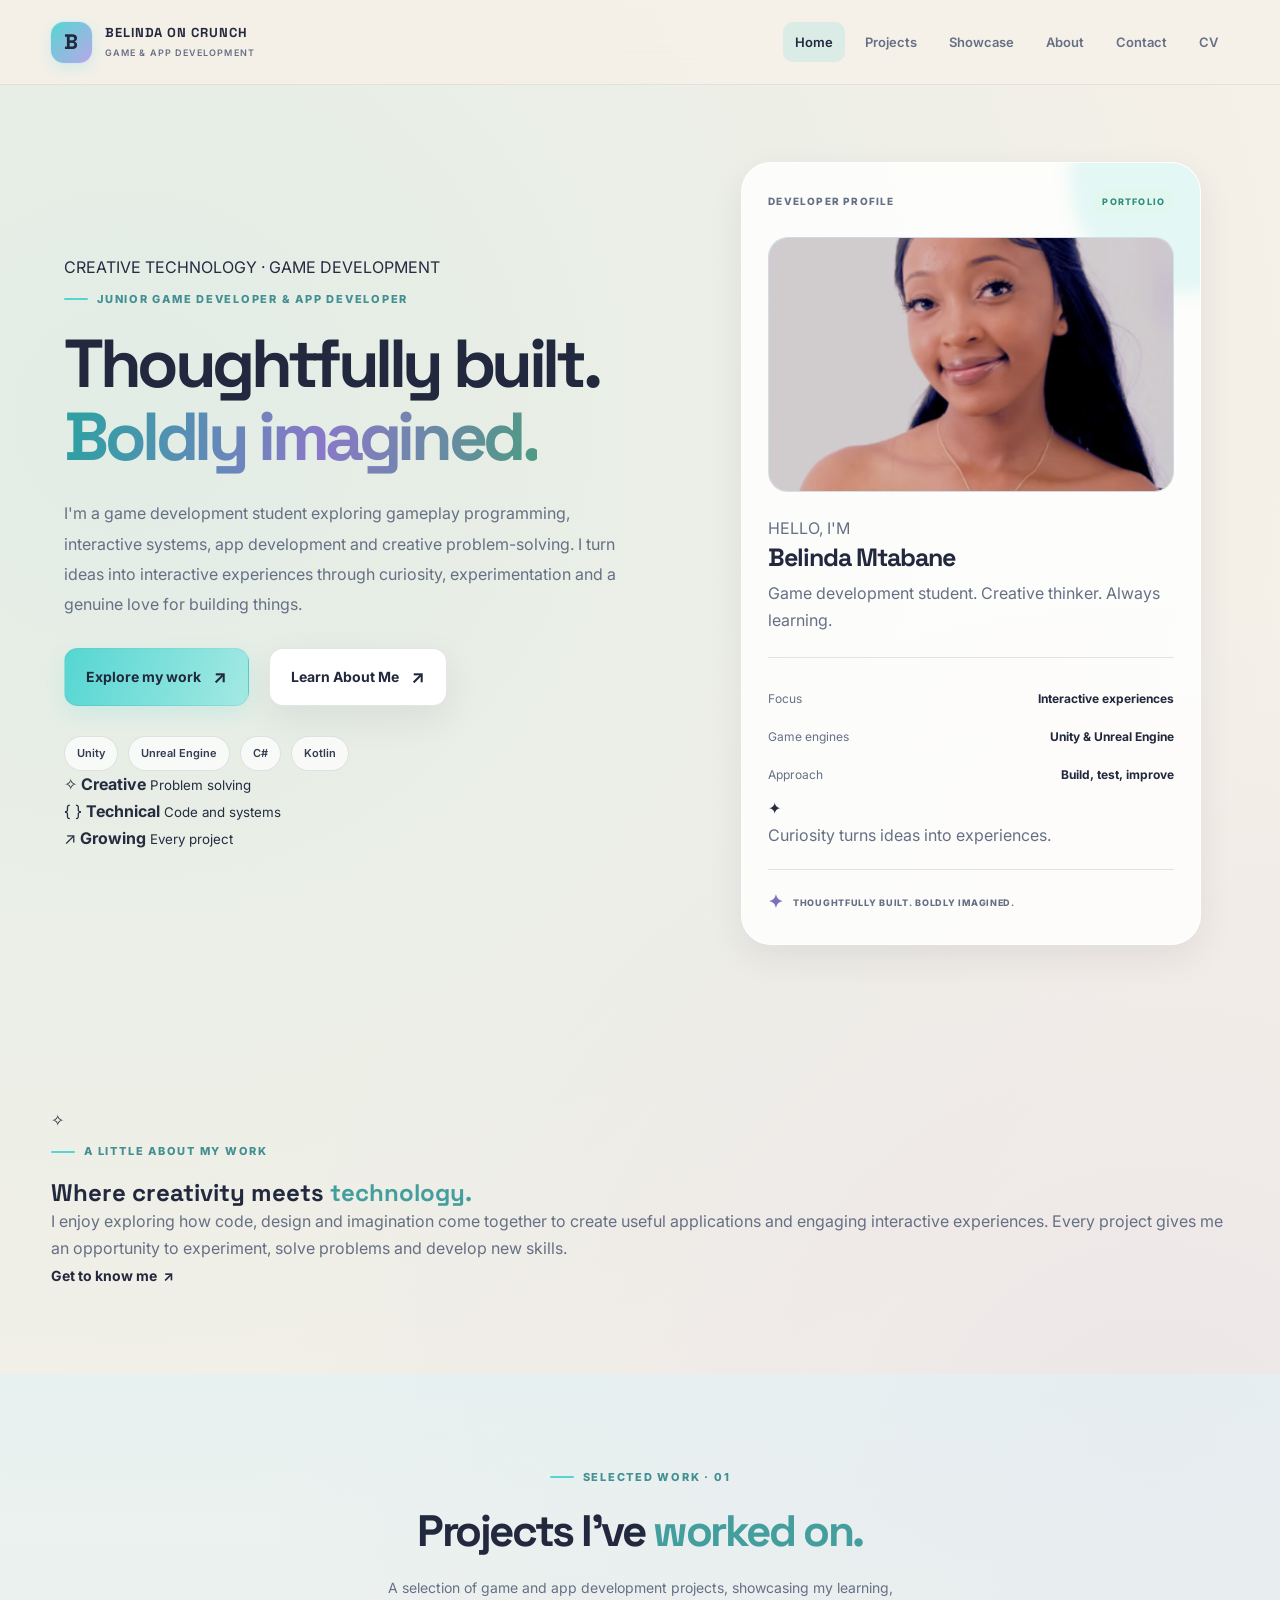
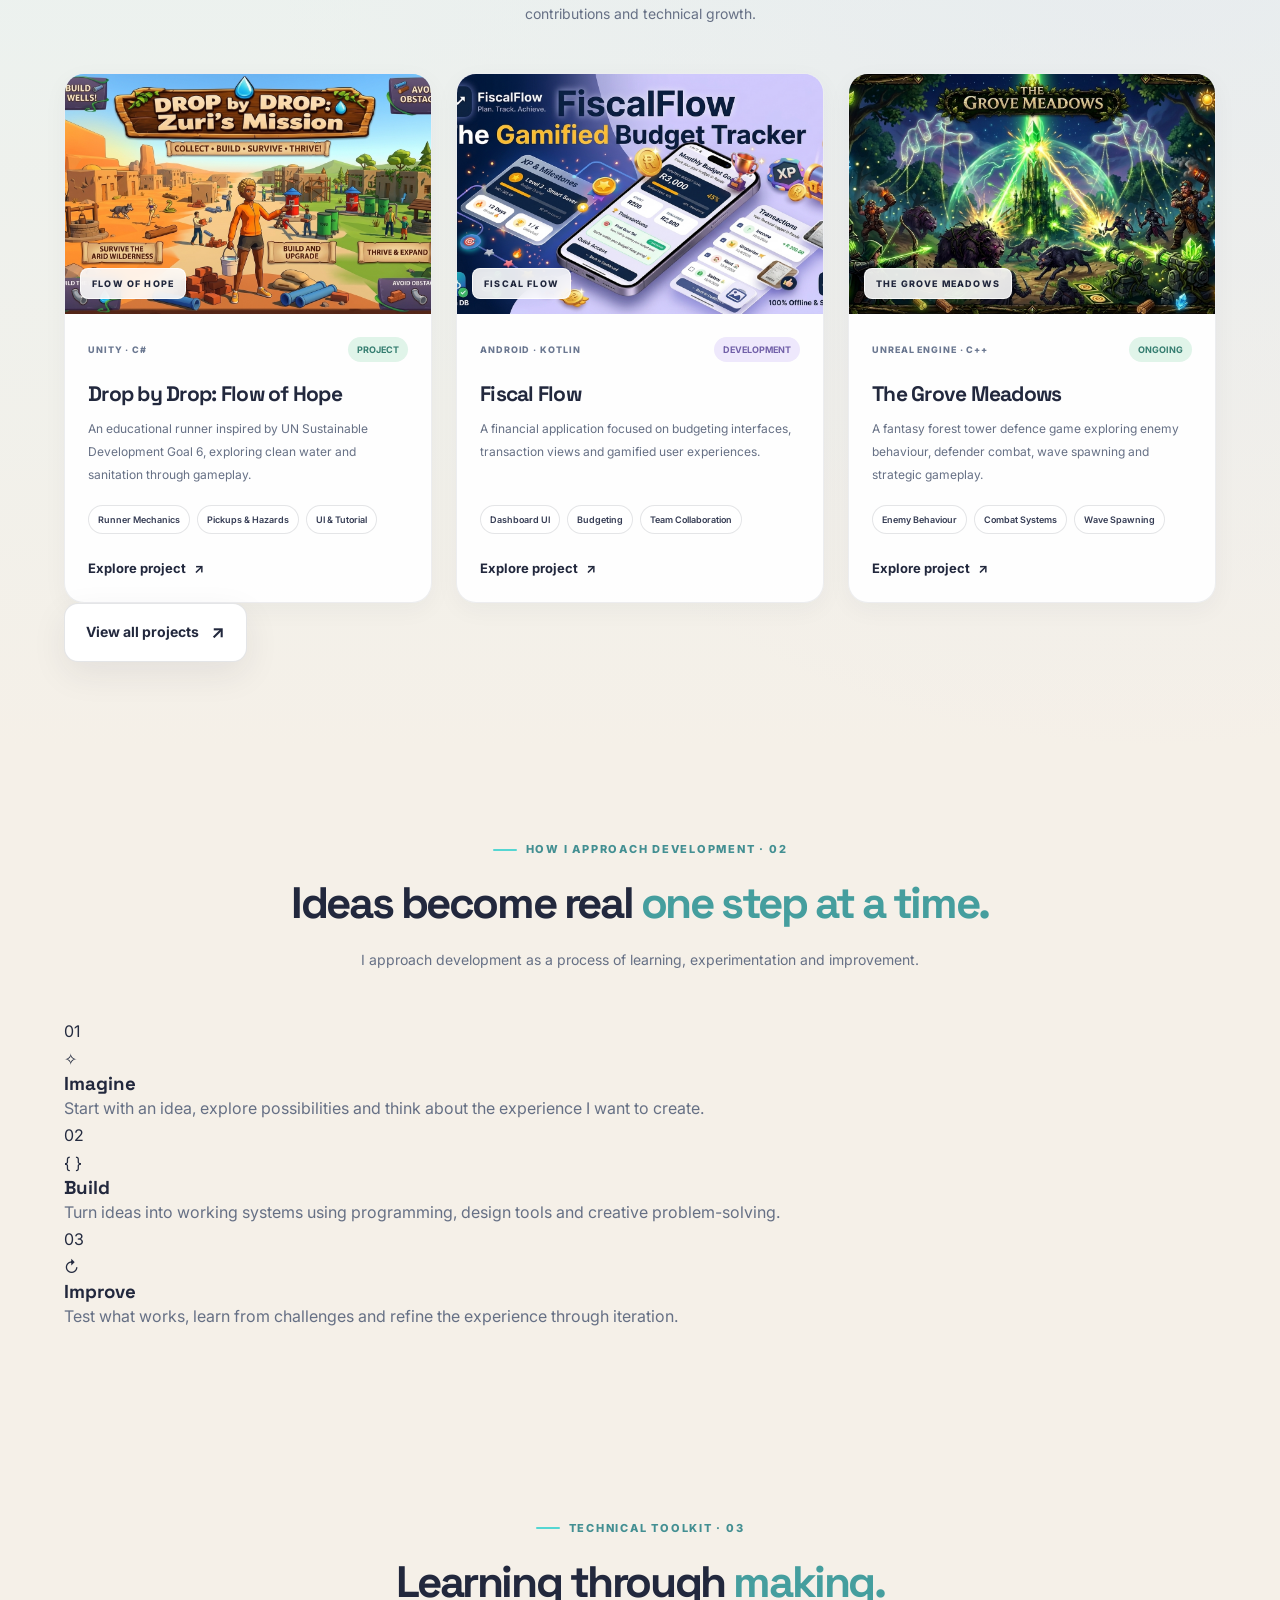
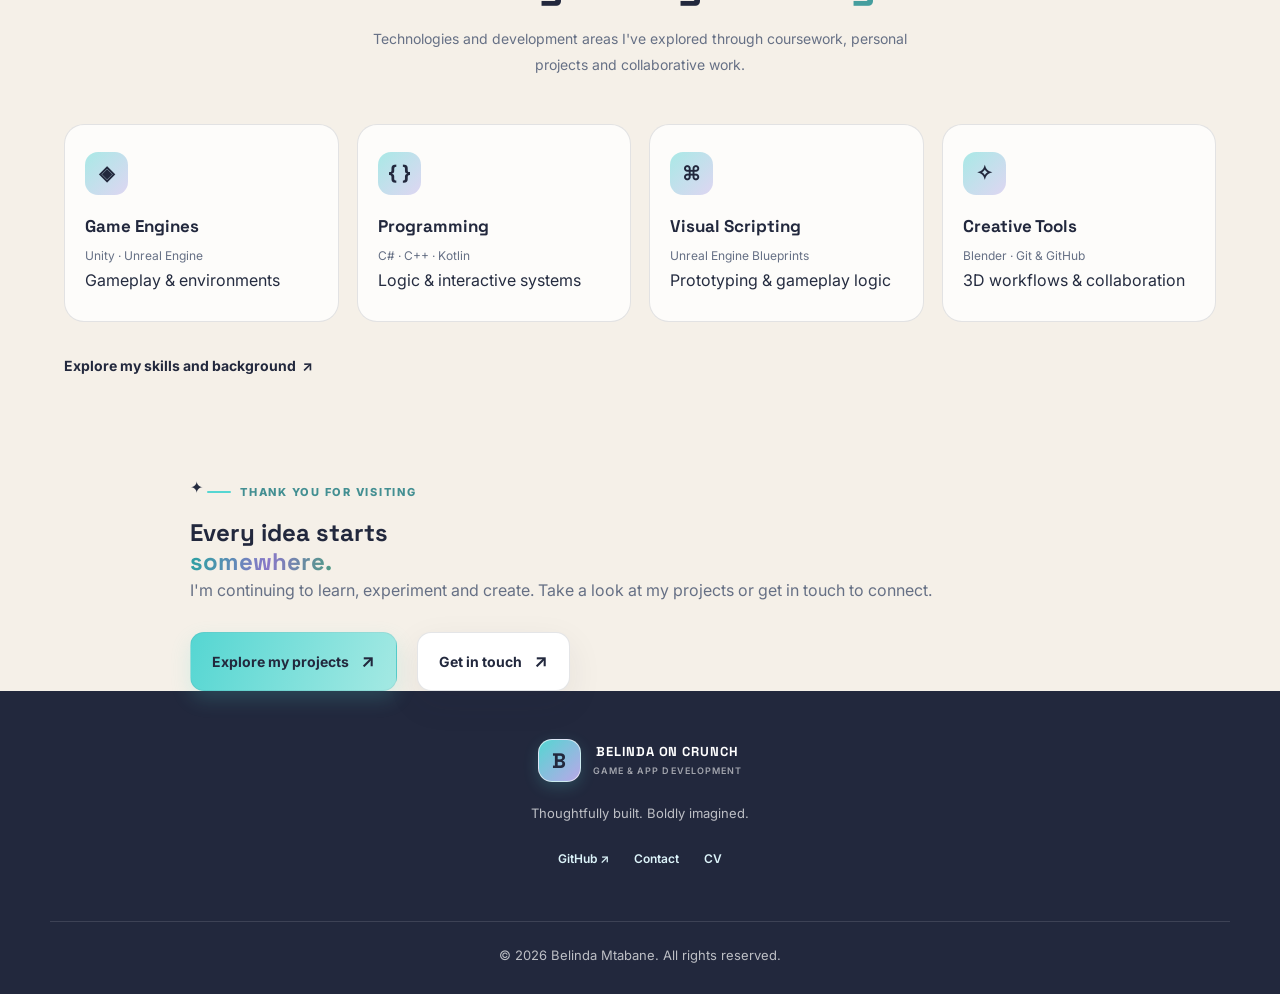
==== commit e273c7af: "Remove markdown code block from index.html" ====
--- a/index.html
+++ b/index.html
@@ -1,4 +1,3 @@
-```html
 <!DOCTYPE html>
 <html lang="en">
 <head>
@@ -511,4 +510,3 @@
 
 </body>
 </html>
-```
--- a/style.css
+++ b/style.css
@@ -2739,850 +2739,122 @@
   }
 }
 
-/* ============================================
-   *** HOMEPAGE DESIGN — ABOUT PAGE INSPIRED
-   Soft aqua, lavender, ivory and navy styling.
-   ============================================ */
-
-.home-page {
-  --home-aqua: #BCEFEA;
-  --home-turquoise: #55D6D2;
-  --home-lavender: #C8B9F0;
-  --home-mint: #DDF3E7;
-  --home-ivory: #F7F5F0;
-  --home-ink: #22283D;
-  --home-muted: #687087;
-
-  background:
-    radial-gradient(ellipse at 4% 12%, rgba(85, 214, 210, 0.12), transparent 32%),
-    radial-gradient(ellipse at 95% 40%, rgba(200, 185, 240, 0.13), transparent 30%),
-    var(--home-ivory);
-  color: var(--home-ink);
-}
-
-.home-page main {
-  overflow: hidden;
-}
-
+
+/* HOME PAGE LAYOUT REFINEMENTS */
 .home-page .home-hero {
-  position: relative;
-  isolation: isolate;
-  gap: clamp(32px, 5vw, 76px);
-  overflow: hidden;
-  background:
-    radial-gradient(ellipse at 8% 8%, rgba(85, 214, 210, 0.22), transparent 38%),
-    radial-gradient(ellipse at 90% 12%, rgba(200, 185, 240, 0.32), transparent 38%),
-    linear-gradient(135deg, #E5F6F7 0%, #F7F5F0 52%, #E7F3EC 100%);
-  border-radius: 0 0 34px 34px;
-}
-
-.home-page .home-hero > *:not(.home-glow) {
-  position: relative;
-  z-index: 2;
-}
-
-.home-glow {
-  position: absolute;
-  z-index: 0;
-  pointer-events: none;
-  border-radius: 50%;
-  filter: blur(3px);
-}
-
-.home-glow-one {
-  width: 300px;
-  height: 300px;
-  top: -130px;
-  left: 38%;
-  background: rgba(85, 214, 210, 0.17);
-}
-
-.home-glow-two {
-  width: 260px;
-  height: 260px;
-  right: -80px;
-  bottom: -100px;
-  background: rgba(200, 185, 240, 0.25);
-}
-
-.home-intro-label {
-  display: inline-flex;
+  width: 100%;
+  max-width: 100%;
+  box-sizing: border-box;
+  display: grid;
+  grid-template-columns: minmax(0, 1.1fr) minmax(320px, 0.9fr);
   align-items: center;
-  gap: 9px;
-  margin-bottom: 22px;
-  padding: 9px 14px;
-  border: 1px solid rgba(34, 40, 61, 0.10);
-  border-radius: 999px;
-  background: rgba(255, 255, 255, 0.60);
-  color: var(--home-ink);
-  font-size: 10px;
-  font-weight: 700;
-  letter-spacing: 1.1px;
-}
-
-.availability-dot {
-  display: inline-block;
-  flex: 0 0 7px;
-  width: 7px;
-  height: 7px;
-  border-radius: 50%;
-  background: #51BCA7;
-  box-shadow: 0 0 0 4px rgba(81, 188, 167, 0.13);
-}
-
-.home-page .gradient-text {
-  background: linear-gradient(100deg, #3EAFAF, #8D79D6 80%);
-  -webkit-background-clip: text;
-  background-clip: text;
-  -webkit-text-fill-color: transparent;
-  color: transparent;
-}
-
-.home-page .hero-description {
-  max-width: 610px;
-  line-height: 1.9;
-}
-
-.home-page .hero-actions {
+  gap: clamp(2rem, 5vw, 5rem);
+  padding: clamp(3rem, 6vw, 6rem) clamp(1.25rem, 5vw, 5rem);
+}
+
+.home-page .home-hero-content,
+.home-page .home-visual-stage {
+  width: 100%;
+  min-width: 0;
+  max-width: none;
+  box-sizing: border-box;
+}
+
+.home-page .home-visual-stage {
   display: flex;
-  flex-wrap: wrap;
-  gap: 13px;
-  align-items: center;
-}
-
-.home-page .button,
-.home-page .btn {
-  border-radius: 999px;
-  transition: transform 0.2s ease, box-shadow 0.2s ease;
-}
-
-.home-page .button:hover,
-.home-page .btn:hover {
-  transform: translateY(-2px);
-}
-
-.home-page .button-secondary {
-  border: 1px solid rgba(34, 40, 61, 0.18);
-  background: rgba(255, 255, 255, 0.64);
-  color: var(--home-ink);
-}
-
-.home-page .button-secondary:hover {
-  box-shadow: 0 8px 22px rgba(34, 40, 61, 0.08);
-}
-
-.home-page .hero-tags {
-  display: flex;
-  flex-wrap: wrap;
-  gap: 9px;
-}
-
-.home-page .hero-tags span {
-  border: 1px solid rgba(34, 40, 61, 0.09);
-  border-radius: 999px;
-  background: rgba(255, 255, 255, 0.58);
-  padding: 8px 12px;
-}
-
-.home-quick-stats {
-  display: flex;
-  flex-wrap: wrap;
-  gap: 20px;
-  margin-top: 34px;
-  padding-top: 22px;
-  border-top: 1px solid rgba(34, 40, 61, 0.12);
-}
-
-.quick-stat {
-  display: flex;
-  align-items: center;
-  gap: 10px;
-}
-
-.quick-stat-icon {
-  display: grid;
-  place-items: center;
-  width: 36px;
-  height: 36px;
-  border-radius: 12px;
-  background: rgba(255, 255, 255, 0.8);
-  color: #548F9C;
-  font-size: 18px;
-}
-
-.quick-stat strong,
-.quick-stat small {
-  display: block;
-}
-
-.quick-stat strong {
-  font-size: 12px;
-}
-
-.quick-stat small {
-  margin-top: 4px;
-  color: var(--home-muted);
-  font-size: 10px;
+  align-items: stretch;
+  justify-content: center;
 }
 
 .home-page .home-profile-card {
-  position: relative;
-  padding: 25px;
-  border: 1px solid rgba(255, 255, 255, 0.85);
-  border-radius: 26px;
-  background: rgba(255, 255, 255, 0.76);
-  box-shadow: 0 22px 65px rgba(34, 40, 61, 0.10);
-  backdrop-filter: blur(16px);
-}
-
-.home-page .panel-indicator {
-  display: inline-flex;
-  align-items: center;
-  gap: 8px;
-}
-
-.home-page .home-avatar {
-  position: relative;
-  display: grid;
-  place-items: center;
-  width: min(100%, 240px);
-  aspect-ratio: 1;
-  margin: 26px auto 22px;
-  overflow: visible;
-  border-radius: 50%;
-  background: linear-gradient(135deg, #D8F5F1, #E6DFF8, #F6EDE2);
-}
-
-.home-page .home-avatar .profile-image {
-  position: relative;
-  z-index: 2;
-  display: block;
-  width: 84%;
-  height: 84%;
-  border: 5px solid rgba(255, 255, 255, 0.88);
-  border-radius: 50%;
-  object-fit: cover;
-  object-position: center;
-  box-shadow: 0 12px 30px rgba(34, 40, 61, 0.14);
-}
-
-.avatar-glow {
-  position: absolute;
-  inset: -12px;
-  border: 1px solid rgba(85, 214, 210, 0.5);
-  border-radius: 50%;
-  box-shadow: 0 0 35px rgba(85, 214, 210, 0.18);
-}
-
-.home-page .home-avatar .orbit {
-  position: absolute;
-  z-index: 3;
-  border: 1px solid rgba(124, 111, 190, 0.36);
-  border-radius: 50%;
-  pointer-events: none;
-}
-
-.home-page .home-avatar .orbit-one {
-  inset: -18px 5px;
-  transform: rotate(-25deg);
-}
-
-.home-page .home-avatar .orbit-two {
-  inset: 4px -18px;
-  transform: rotate(28deg);
-}
-
-.avatar-sparkle {
-  position: absolute;
-  z-index: 4;
-  color: #7C6FBE;
-}
-
-.sparkle-one {
-  top: 6%;
-  right: 10%;
-  font-size: 25px;
-}
-
-.sparkle-two {
-  bottom: 12%;
-  left: 1%;
-  font-size: 22px;
-}
-
-.profile-heading {
-  text-align: center;
-}
-
-.profile-kicker {
-  margin: 0 0 7px;
-  color: #6A8C98;
-  font-size: 10px;
-  font-weight: 700;
-  letter-spacing: 2px;
-}
-
-.home-page .profile-heading h2 {
-  margin-bottom: 8px;
-}
-
-.profile-heading > p:last-child {
-  color: var(--home-muted);
-  font-size: 12px;
-  line-height: 1.7;
-}
-
-.home-page .profile-note {
-  display: flex;
-  align-items: center;
-  gap: 11px;
-  margin-top: 18px;
-  padding: 13px;
-  border: 1px solid rgba(85, 214, 210, 0.25);
-  border-radius: 14px;
-  background: linear-gradient(100deg, rgba(188, 239, 234, 0.30), rgba(200, 185, 240, 0.18));
-}
-
-.profile-note > span {
-  color: #579C9B;
-  font-size: 20px;
-}
-
-.profile-note p {
-  margin: 0;
-  font-size: 11px;
-  line-height: 1.6;
-}
-
-.home-page .panel-footer {
-  margin-top: 20px;
-  font-size: 9px;
-  letter-spacing: 1px;
-}
-
-/* *** INTRODUCTION STRIP */
-.home-introduction {
-  display: grid;
-  grid-template-columns: auto minmax(0, 1fr) auto;
-  align-items: center;
-  gap: 26px;
-  margin-top: 15px;
-  margin-bottom: 15px;
-  padding-top: 38px;
-  padding-bottom: 38px;
-  border: 1px solid rgba(34, 40, 61, 0.07);
-  border-radius: 24px;
-  background: rgba(255, 255, 255, 0.62);
-  box-shadow: 0 12px 35px rgba(34, 40, 61, 0.04);
-}
-
-.intro-orb {
-  display: grid;
-  place-items: center;
-  width: 68px;
-  height: 68px;
-  border-radius: 22px;
-  background: linear-gradient(140deg, #D8F5F1, #E8E0FA);
-  color: #5B8E9D;
-  font-size: 32px;
-}
-
-.home-intro-copy h2 {
-  margin: 6px 0 12px;
-  font-family: "Space Grotesk", sans-serif;
-  font-size: clamp(22px, 3vw, 32px);
-  line-height: 1.25;
-}
-
-.home-intro-copy > p:last-child {
-  max-width: 680px;
-  margin-bottom: 0;
-  color: var(--home-muted);
-  font-size: 14px;
-  line-height: 1.85;
-}
-
-.text-link {
-  display: inline-flex;
-  align-items: center;
-  gap: 9px;
-  color: var(--home-ink);
-  font-size: 12px;
-  font-weight: 700;
-  text-decoration: none;
-}
-
-.text-link span {
-  color: #589FA1;
-  transition: transform 0.2s ease;
-}
-
-.text-link:hover span {
-  transform: translate(3px, -3px);
-}
-
-/* *** SECTION HEADINGS */
-.home-page .home-section-heading {
-  max-width: 740px;
-  margin-right: auto;
-  margin-left: auto;
-  text-align: center;
-}
-
-.home-page .home-section-heading > p:last-child {
-  max-width: 630px;
-  margin-right: auto;
-  margin-left: auto;
-  line-height: 1.85;
-}
-
-.home-page .accent {
-  color: #579FA0;
-}
-
-/* *** PROJECT CARDS */
-.home-page .home-project-card {
-  overflow: hidden;
-  border: 1px solid rgba(34, 40, 61, 0.08);
-  border-radius: 23px;
-  background: rgba(255, 255, 255, 0.88);
-  box-shadow: 0 12px 35px rgba(34, 40, 61, 0.06);
-  transition: transform 0.25s ease, box-shadow 0.25s ease;
-}
-
-.home-page .home-project-card:hover {
-  transform: translateY(-6px);
-  box-shadow: 0 20px 44px rgba(34, 40, 61, 0.12);
-}
-
-.home-page .project-visual {
-  position: relative;
-  overflow: hidden;
-}
-
-.home-page .project-image {
-  display: block;
   width: 100%;
+  max-width: 460px;
+  box-sizing: border-box;
+  margin-inline: auto;
+}
+
+.home-page .home-introduction {
+  width: calc(100% - clamp(2rem, 8vw, 8rem));
+  max-width: 1400px;
+  margin-inline: auto;
+  box-sizing: border-box;
+}
+
+.home-page .projects-section,
+.home-page .skills-section {
+  width: 100%;
+  max-width: 1500px;
+  margin-inline: auto;
+  box-sizing: border-box;
+  padding-inline: clamp(1.25rem, 5vw, 5rem);
+}
+
+.home-page .project-grid,
+.home-page .home-process-grid,
+.home-page .home-skills-grid {
+  width: 100%;
+  box-sizing: border-box;
+  align-items: stretch;
+}
+
+.home-page .home-project-card,
+.home-page .home-process-card,
+.home-page .home-skill-card {
+  min-width: 0;
   height: 100%;
-  object-fit: cover;
-  transition: transform 0.45s ease;
-}
-
-.home-page .home-project-card:hover .project-image {
-  transform: scale(1.045);
-}
-
-.home-page .project-image-number {
-  position: absolute;
-  top: 15px;
-  right: 15px;
-  display: grid;
-  place-items: center;
-  width: 35px;
-  height: 35px;
-  border: 1px solid rgba(255, 255, 255, 0.5);
-  border-radius: 50%;
-  background: rgba(34, 40, 61, 0.48);
-  color: white;
-  font-size: 11px;
-  backdrop-filter: blur(8px);
-}
-
-.home-page .project-content {
-  padding: 23px;
-}
-
-.home-page .project-content h3 {
-  font-family: "Space Grotesk", sans-serif;
-  line-height: 1.35;
-}
-
-.home-page .project-content > p {
-  color: var(--home-muted);
-  font-size: 13px;
-  line-height: 1.8;
-}
-
-.home-page .project-tags span {
-  border: 1px solid rgba(34, 40, 61, 0.08);
-  border-radius: 999px;
-  background: #F6F7F8;
-  font-size: 10px;
-}
-
-.home-page .project-link {
-  display: inline-flex;
-  align-items: center;
-  gap: 8px;
-  font-weight: 700;
-  text-decoration: none;
-}
-
-.home-page .project-link span {
-  transition: transform 0.2s ease;
-}
-
-.home-page .project-link:hover span {
-  transform: translate(3px, -3px);
-}
-
-.home-section-action {
-  display: flex;
-  justify-content: center;
-  margin-top: 35px;
-}
-
-/* *** CREATIVE PROCESS SECTION */
-.home-process-section {
-  position: relative;
-  overflow: hidden;
-  margin-top: 35px;
-  margin-bottom: 35px;
-  background:
-    radial-gradient(ellipse at 5% 0%, rgba(85, 214, 210, 0.12), transparent 35%),
-    linear-gradient(135deg, #EEF8F5, #F2EFFA);
-}
-
-.home-process-inner {
-  padding-top: 70px;
-  padding-bottom: 75px;
-}
-
-.home-process-grid {
-  display: grid;
-  grid-template-columns: repeat(3, minmax(0, 1fr));
-  gap: 20px;
-  margin-top: 38px;
-}
-
-.home-process-card {
-  position: relative;
-  padding: 30px 25px;
-  overflow: hidden;
-  border: 1px solid rgba(255, 255, 255, 0.9);
-  border-radius: 22px;
-  background: rgba(255, 255, 255, 0.72);
-  box-shadow: 0 12px 30px rgba(34, 40, 61, 0.04);
-  transition: transform 0.25s ease, box-shadow 0.25s ease;
-}
-
-.home-process-card:hover {
-  transform: translateY(-5px);
-  box-shadow: 0 18px 35px rgba(34, 40, 61, 0.09);
-}
-
-.process-number {
-  position: absolute;
-  top: 20px;
-  right: 22px;
-  color: rgba(34, 40, 61, 0.20);
-  font-family: "Space Grotesk", sans-serif;
-  font-size: 26px;
-  font-weight: 700;
-}
-
-.process-icon {
-  display: grid;
-  place-items: center;
-  width: 53px;
-  height: 53px;
-  margin-bottom: 25px;
-  border-radius: 17px;
-  background: linear-gradient(135deg, #D8F5F1, #E9E0FA);
-  color: #568F9B;
-  font-size: 24px;
-}
-
-.home-process-card h3 {
-  margin-bottom: 12px;
-  font-family: "Space Grotesk", sans-serif;
-}
-
-.home-process-card p {
-  margin-bottom: 0;
-  color: var(--home-muted);
-  font-size: 13px;
-  line-height: 1.85;
-}
-
-/* *** SKILLS CARDS */
-.home-page .home-skill-card {
-  position: relative;
-  padding: 27px 22px;
-  border: 1px solid rgba(34, 40, 61, 0.08);
-  border-radius: 21px;
-  background: rgba(255, 255, 255, 0.78);
-  box-shadow: 0 10px 30px rgba(34, 40, 61, 0.04);
-  transition: transform 0.25s ease, box-shadow 0.25s ease;
-}
-
-.home-page .home-skill-card:hover {
-  transform: translateY(-5px);
-  box-shadow: 0 17px 35px rgba(34, 40, 61, 0.09);
-}
-
-.home-page .home-skill-card .skill-icon {
-  display: grid;
-  place-items: center;
-  width: 48px;
-  height: 48px;
-  margin-bottom: 19px;
-  border-radius: 15px;
-  background: linear-gradient(135deg, #DDF5F1, #E9E2FA);
-  color: #588F9A;
-  font-size: 22px;
-}
-
-.home-page .home-skill-card h3 {
-  margin-bottom: 9px;
-  font-family: "Space Grotesk", sans-serif;
-}
-
-.home-page .home-skill-card p {
-  color: var(--home-muted);
-  font-size: 12px;
-}
-
-.skill-card-detail {
-  display: block;
-  margin-top: 15px;
-  padding-top: 13px;
-  border-top: 1px solid rgba(34, 40, 61, 0.08);
-  color: #588F9A;
-  font-size: 10px;
-  line-height: 1.6;
-}
-
-/* *** SHOWCASE CARDS */
-.home-showcase-section {
-  padding-top: 20px;
-  padding-bottom: 30px;
-  background:
-    radial-gradient(ellipse at 90% 15%, rgba(200, 185, 240, 0.15), transparent 35%),
-    transparent;
-}
-
-.home-page .home-showcase-card {
-  padding: 28px;
-  border: 1px solid rgba(34, 40, 61, 0.08);
-  border-radius: 22px;
-  background: rgba(255, 255, 255, 0.80);
-  box-shadow: 0 12px 30px rgba(34, 40, 61, 0.04);
-  transition: transform 0.25s ease, box-shadow 0.25s ease;
-}
-
-.home-page .home-showcase-card:hover {
-  transform: translateY(-5px);
-  box-shadow: 0 18px 35px rgba(34, 40, 61, 0.09);
-}
-
-.showcase-icon-wrap {
-  display: grid;
-  place-items: center;
-  width: 58px;
-  height: 58px;
-  margin-bottom: 22px;
-  border-radius: 18px;
-  background: linear-gradient(135deg, #DDF5F1, #E8E0FA);
-  color: #578F9C;
-}
-
-.home-page .home-showcase-card .card-symbol {
-  font-size: 25px;
-}
-
-.showcase-card-label {
-  margin-bottom: 10px;
-  color: #67969B;
-  font-size: 9px;
-  font-weight: 700;
-  letter-spacing: 1.2px;
-}
-
-.home-page .home-showcase-card h3 {
-  font-family: "Space Grotesk", sans-serif;
-}
-
-.home-page .home-showcase-card > p:not(.showcase-card-label) {
-  color: var(--home-muted);
-  font-size: 13px;
-  line-height: 1.8;
-}
-
-/* *** CLOSING CALL-TO-ACTION */
-.home-closing-section {
-  position: relative;
-  isolation: isolate;
-  overflow: hidden;
-  margin: 35px 24px 55px;
-  padding: 75px 24px;
-  border: 1px solid rgba(255, 255, 255, 0.75);
-  border-radius: 30px;
-  background:
-    radial-gradient(ellipse at 15% 20%, rgba(85, 214, 210, 0.24), transparent 38%),
-    radial-gradient(ellipse at 90% 85%, rgba(200, 185, 240, 0.32), transparent 38%),
-    linear-gradient(130deg, #E6F7F5, #F5F0FA 60%, #EDF6F0);
-  text-align: center;
-}
-
-.home-closing-glow {
-  position: absolute;
-  z-index: -1;
-  top: -130px;
-  left: calc(50% - 140px);
-  width: 280px;
-  height: 280px;
-  border-radius: 50%;
-  background: rgba(255, 255, 255, 0.6);
-  filter: blur(45px);
-}
-
-.home-closing-content {
-  position: relative;
-  max-width: 680px;
-  margin: 0 auto;
-}
-
-.closing-sparkle {
-  display: inline-grid;
-  place-items: center;
-  width: 52px;
-  height: 52px;
-  margin-bottom: 20px;
-  border: 1px solid rgba(34, 40, 61, 0.08);
-  border-radius: 18px;
-  background: rgba(255, 255, 255, 0.75);
-  color: #649DA3;
-  font-size: 25px;
-}
-
-.home-closing-content h2 {
-  margin: 12px 0 18px;
-  font-family: "Space Grotesk", sans-serif;
-  font-size: clamp(36px, 5vw, 60px);
-  line-height: 1.12;
-  letter-spacing: -1.8px;
-}
-
-.home-closing-content > p:not(.eyebrow) {
-  max-width: 500px;
-  margin: 0 auto;
-  color: var(--home-muted);
-  font-size: 14px;
-  line-height: 1.9;
-}
-
-.home-page .closing-actions {
-  justify-content: center;
-  margin-top: 28px;
-}
-
-/* *** MOBILE RESPONSIVENESS */
+  box-sizing: border-box;
+}
+
+.home-page .home-process-inner {
+  width: 100%;
+  max-width: 1500px;
+  margin-inline: auto;
+  box-sizing: border-box;
+  padding-inline: clamp(1.25rem, 5vw, 5rem);
+}
+
+.home-page .home-closing-content {
+  width: min(100% - 2.5rem, 900px);
+  margin-inline: auto;
+  box-sizing: border-box;
+}
+
+/* RESPONSIVE HOME PAGE */
 @media (max-width: 900px) {
-  .home-introduction {
-    grid-template-columns: auto minmax(0, 1fr);
-  }
-
-  .home-introduction > .text-link {
-    grid-column: 2;
-  }
-
-  .home-process-grid {
-    grid-template-columns: repeat(2, minmax(0, 1fr));
+  .home-page .home-hero {
+    grid-template-columns: minmax(0, 1fr);
+    gap: 2.5rem;
+  }
+
+  .home-page .home-hero-content {
+    width: 100%;
+  }
+
+  .home-page .home-visual-stage {
+    width: 100%;
   }
 
   .home-page .home-profile-card {
-    max-width: 460px;
-    margin-right: auto;
-    margin-left: auto;
-  }
-}
-
-@media (max-width: 680px) {
+    max-width: 520px;
+  }
+}
+
+@media (max-width: 600px) {
   .home-page .home-hero {
-    border-radius: 0 0 22px 22px;
-  }
-
-  .home-page .home-intro-label {
-    font-size: 8px;
-    letter-spacing: 0.7px;
-  }
-
-  .home-quick-stats {
-    gap: 14px;
-  }
-
-  .quick-stat {
-    flex: 1 1 125px;
-  }
-
-  .home-introduction {
-    grid-template-columns: 1fr;
-    gap: 18px;
-    padding: 25px 20px;
-  }
-
-  .intro-orb {
-    width: 55px;
-    height: 55px;
-    border-radius: 17px;
-  }
-
-  .home-introduction > .text-link {
-    grid-column: auto;
-  }
-
-  .home-process-inner {
-    padding-top: 48px;
-    padding-bottom: 48px;
-  }
-
-  .home-process-grid {
-    grid-template-columns: 1fr;
-  }
-
-  .home-page .home-project-card {
-    border-radius: 19px;
-  }
-
-  .home-page .project-content {
-    padding: 20px;
-  }
-
-  .home-closing-section {
-    margin: 25px 12px 35px;
-    padding: 52px 20px;
-    border-radius: 23px;
-  }
-
-  .home-closing-content h2 {
-    letter-spacing: -1px;
-  }
-
-  .home-page .closing-actions {
-    align-items: stretch;
-    flex-direction: column;
-  }
-
-  .home-page .closing-actions .button {
-    justify-content: center;
+    padding: 3rem 1rem;
+  }
+
+  .home-page .home-introduction {
+    width: calc(100% - 2rem);
+  }
+
+  .home-page .projects-section,
+  .home-page .skills-section,
+  .home-page .home-process-inner {
+    padding-inline: 1rem;
   }
 
   .home-page .home-profile-card {
-    padding: 20px;
-  }
-}
-
-/* *** ACCESSIBILITY: RESPECT REDUCED MOTION */
-@media (prefers-reduced-motion: reduce) {
-  .home-page *,
-  .home-page *::before,
-  .home-page *::after {
-    scroll-behavior: auto !important;
-    animation-duration: 0.01ms !important;
-    animation-iteration-count: 1 !important;
-    transition-duration: 0.01ms !important;
-  }
-}
-
-
+    padding-inline: 1rem;
+  }
+}
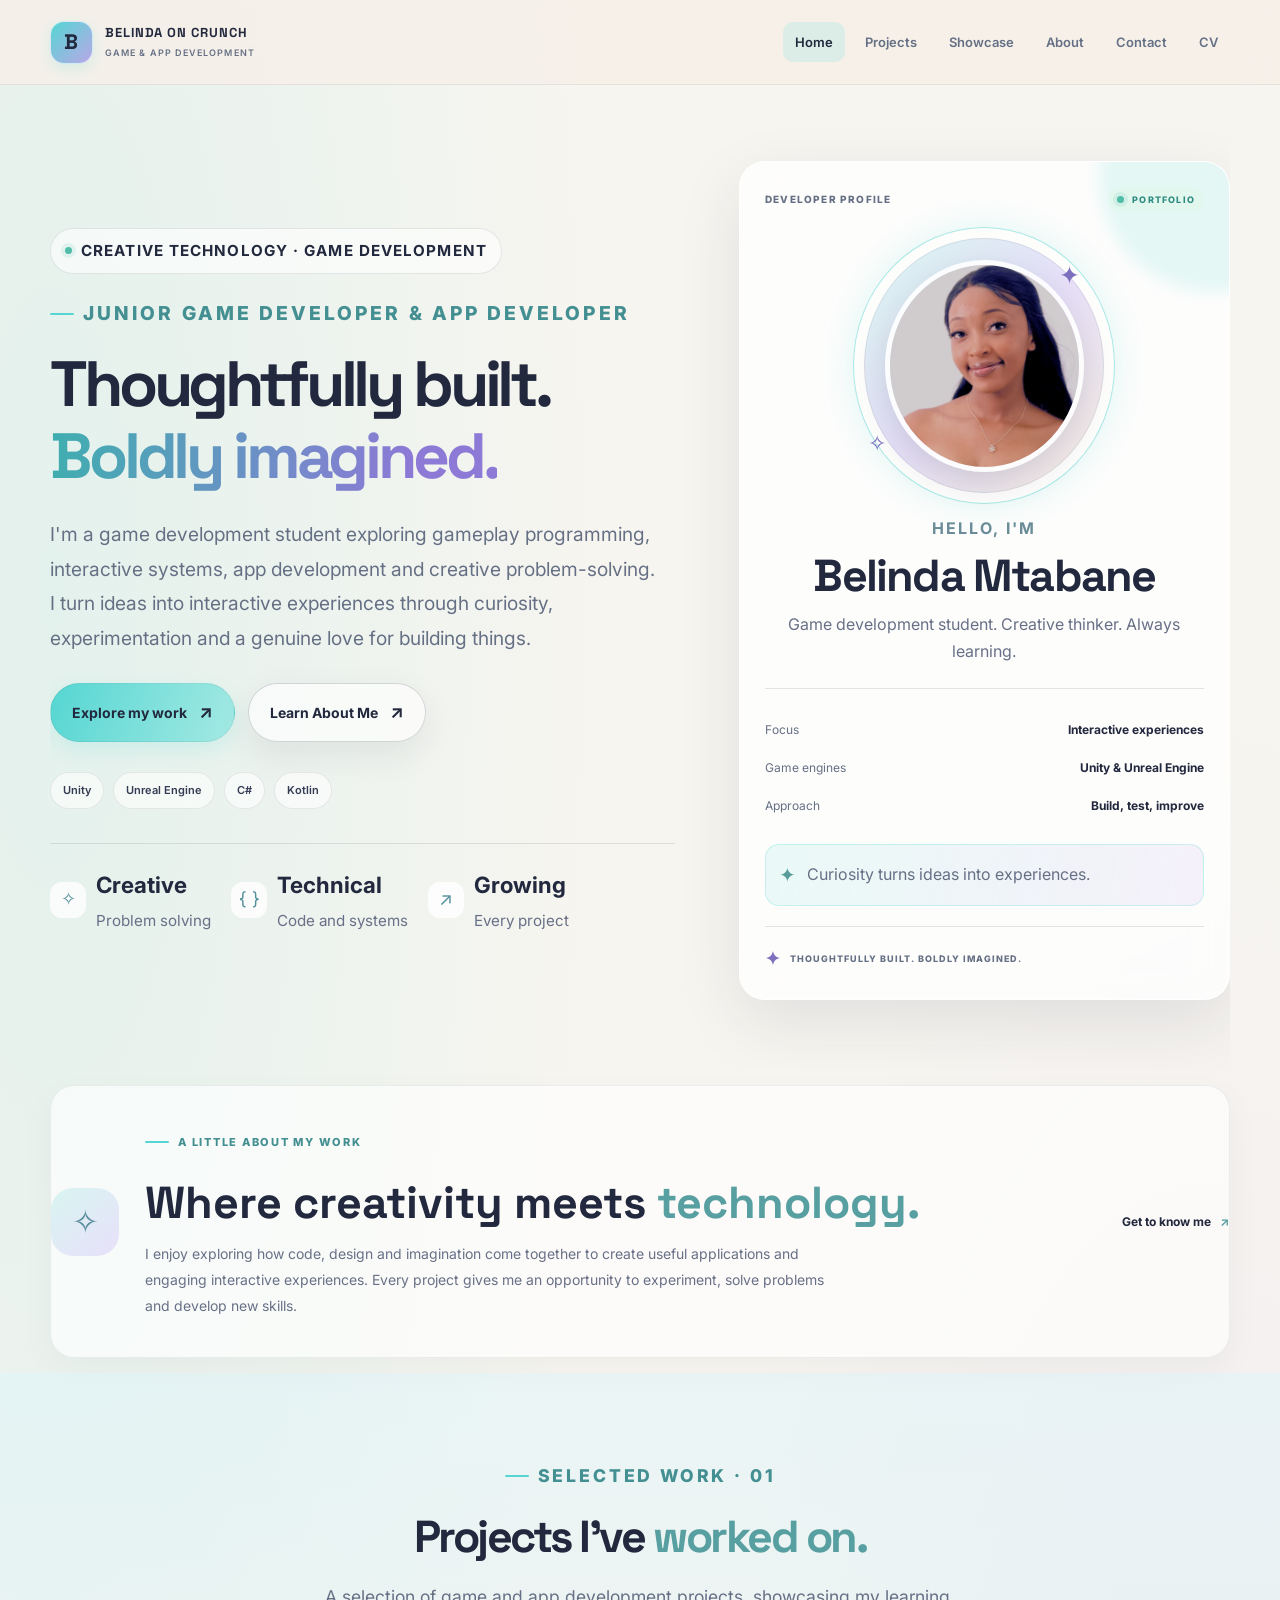
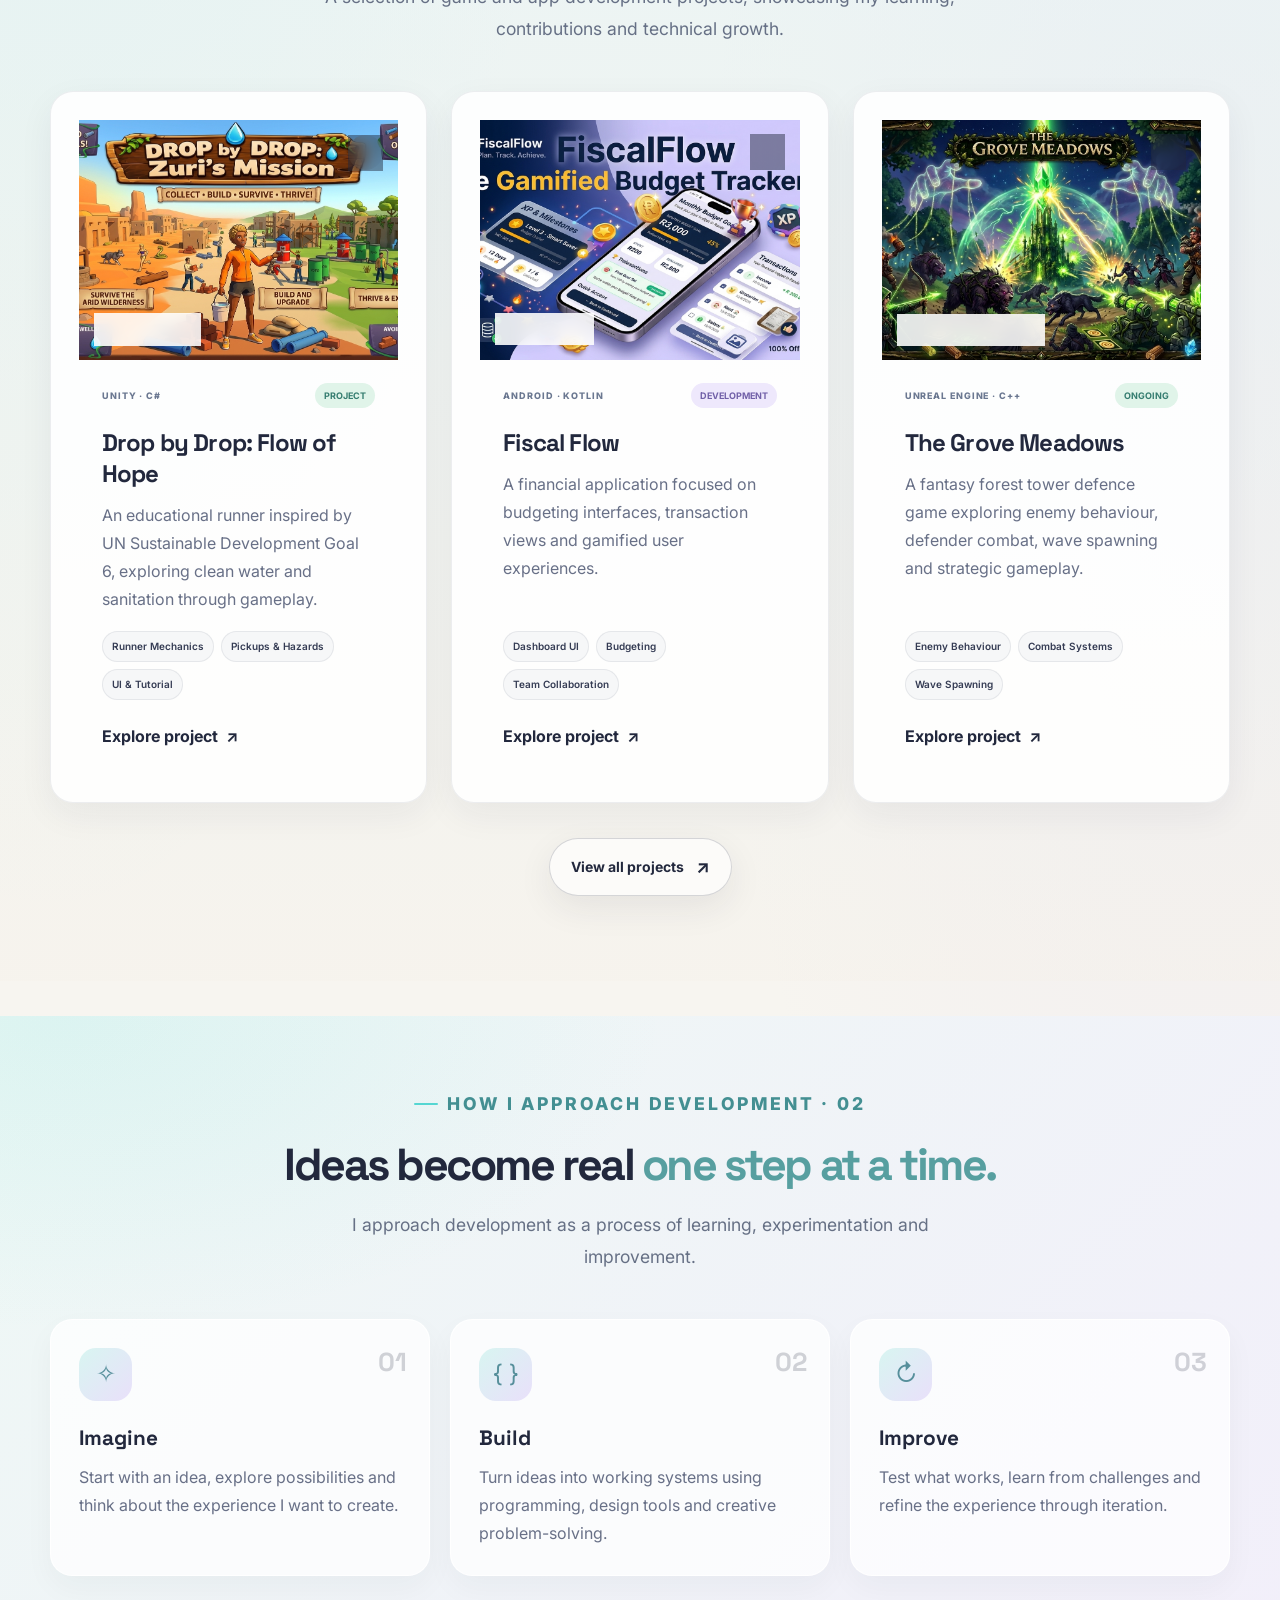
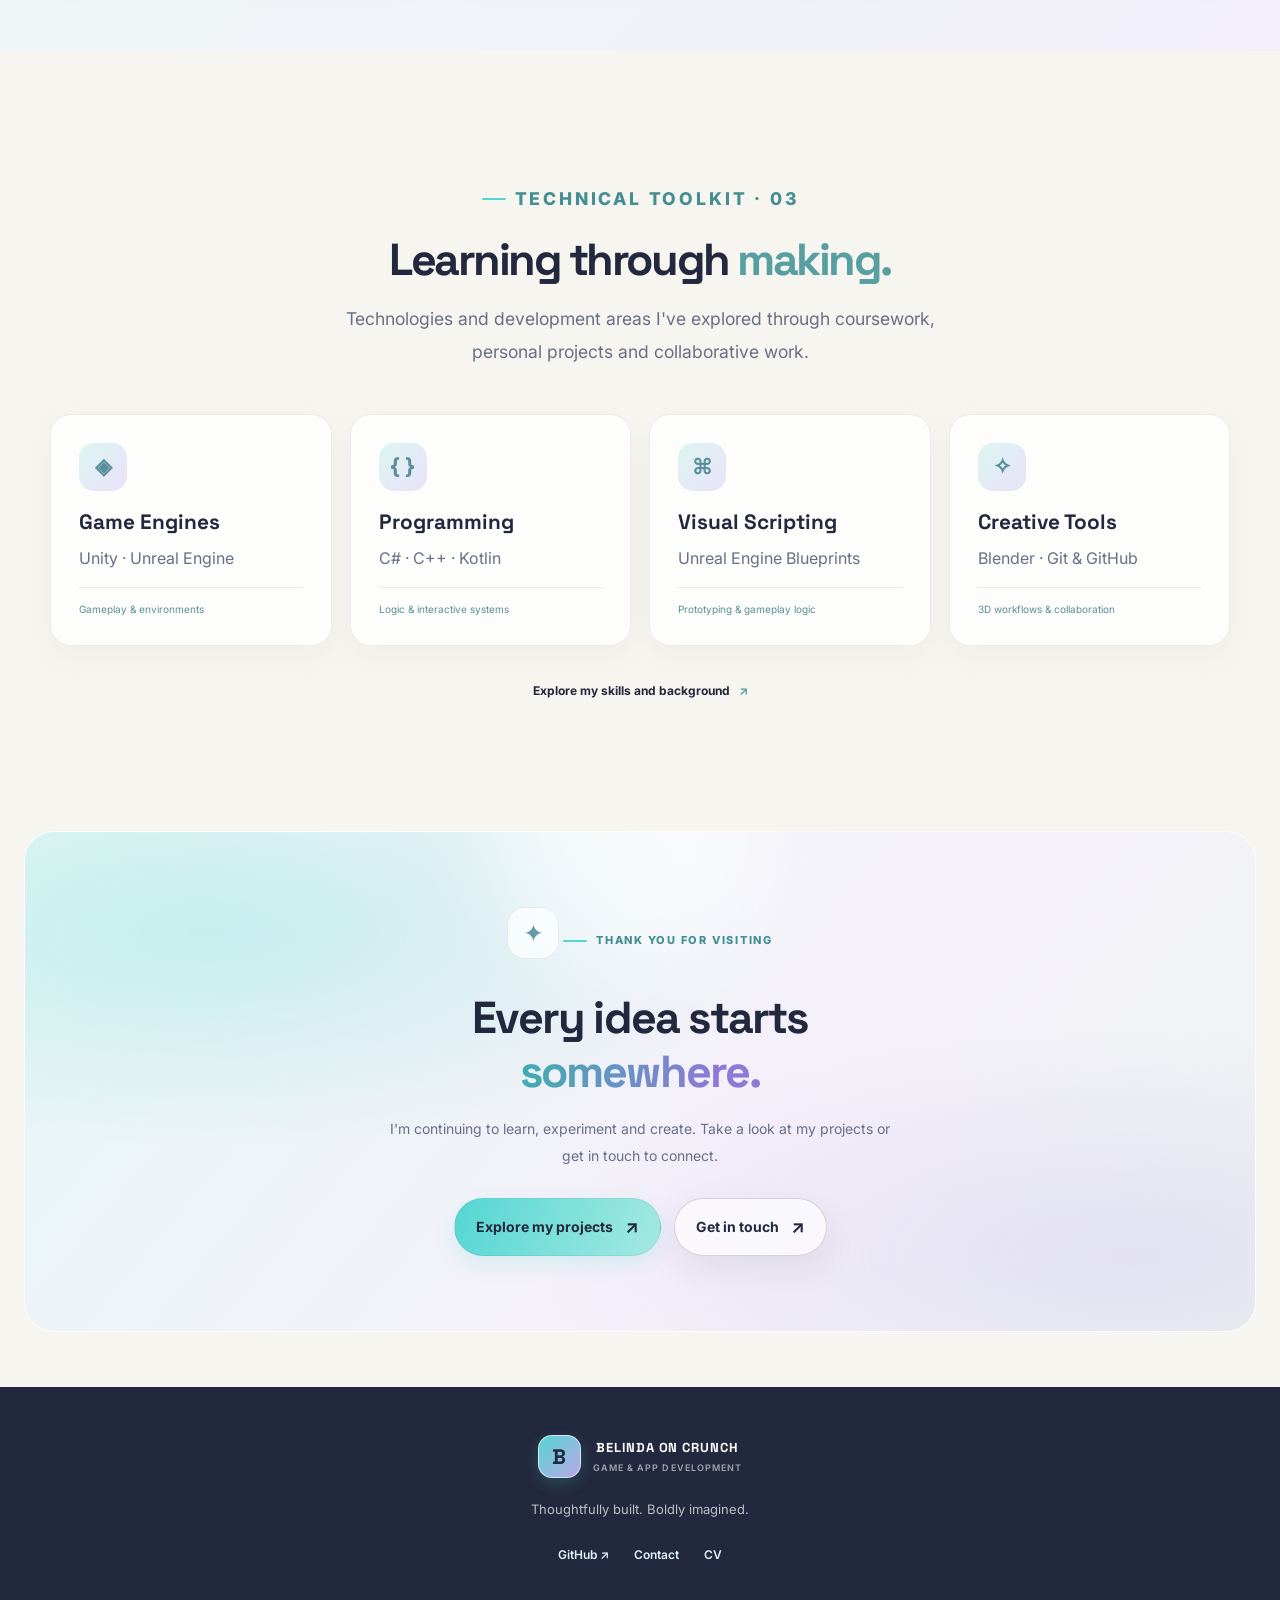
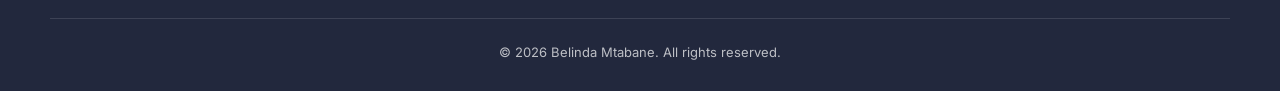
==== commit c9bba4ff: "Enhance accessibility of footer brand link Added aria-label to footer brand link for accessibility." ====
--- a/index.html
+++ b/index.html
@@ -1,3 +1,4 @@
+
 <!DOCTYPE html>
 <html lang="en">
 <head>
@@ -246,6 +247,7 @@
               <span>UI &amp; Tutorial</span>
             </div>
 
+            <!-- *** Opens the Drop by Drop project details page. -->
             <a class="project-link" href="projects/drop-by-drop.html">
               Explore project <span>↗</span>
             </a>
@@ -287,6 +289,7 @@
               <span>Team Collaboration</span>
             </div>
 
+            <!-- *** Opens the Fiscal Flow project details page. -->
             <a class="project-link" href="projects/fiscal-flow.html">
               Explore project <span>↗</span>
             </a>
@@ -328,6 +331,7 @@
               <span>Wave Spawning</span>
             </div>
 
+            <!-- *** Opens The Grove Meadows project details page. -->
             <a class="project-link" href="projects/grove-meadows.html">
               Explore project <span>↗</span>
             </a>
@@ -487,7 +491,7 @@
 
     <div class="footer-content">
 
-      <a class="brand footer-brand" href="index.html">
+      <a class="brand footer-brand" href="index.html" aria-label="Belinda on Crunch home">
         <span class="brand-mark">B</span>
         <span>BELINDA ON CRUNCH<small>GAME &amp; APP DEVELOPMENT</small></span>
       </a>
--- a/style.css
+++ b/style.css
@@ -2740,121 +2740,967 @@
 }
 
 
-/* HOME PAGE LAYOUT REFINEMENTS */
+/* ============================================
+   *** HOMEPAGE DESIGN — ABOUT PAGE INSPIRED
+   Soft aqua, lavender, ivory and navy styling.
+   ============================================ */
+
+.home-page {
+  --home-aqua: #BCEFEA;
+  --home-turquoise: #55D6D2;
+  --home-lavender: #C8B9F0;
+  --home-mint: #DDF3E7;
+  --home-ivory: #F7F5F0;
+  --home-ink: #22283D;
+  --home-muted: #687087;
+
+  background:
+    radial-gradient(ellipse at 4% 12%, rgba(85, 214, 210, 0.12), transparent 32%),
+    radial-gradient(ellipse at 95% 40%, rgba(200, 185, 240, 0.13), transparent 30%),
+    var(--home-ivory);
+  color: var(--home-ink);
+}
+
+.home-page main {
+  overflow: hidden;
+}
+
+
+
+/* *** HERO — REMOVE THE EXTRA BACKGROUND PANEL */
 .home-page .home-hero {
+  position: relative;
+  isolation: isolate;
+  gap: clamp(32px, 5vw, 76px);
+  overflow: hidden;
+  background: transparent;
+  border-radius: 0;
+  box-shadow: none;
+}
+
+
+.home-page .home-hero > *:not(.home-glow) {
+  position: relative;
+  z-index: 2;
+}
+
+
+.home-intro-label {
+  display: inline-flex;
+  align-items: center;
+  gap: 9px;
+  margin-bottom: 22px;
+  padding: 9px 14px;
+  border: 1px solid rgba(34, 40, 61, 0.10);
+  border-radius: 999px;
+  background: rgba(255, 255, 255, 0.60);
+  color: var(--home-ink);
+  font-size: 10px;
+  font-weight: 700;
+  letter-spacing: 1.1px;
+}
+
+.availability-dot {
+  display: inline-block;
+  flex: 0 0 7px;
+  width: 7px;
+  height: 7px;
+  border-radius: 50%;
+  background: #51BCA7;
+  box-shadow: 0 0 0 4px rgba(81, 188, 167, 0.13);
+}
+
+.home-page .gradient-text {
+  background: linear-gradient(100deg, #3EAFAF, #8D79D6 80%);
+  -webkit-background-clip: text;
+  background-clip: text;
+  -webkit-text-fill-color: transparent;
+  color: transparent;
+}
+
+.home-page .hero-description {
+  max-width: 610px;
+  line-height: 1.9;
+}
+
+.home-page .hero-actions {
+  display: flex;
+  flex-wrap: wrap;
+  gap: 13px;
+  align-items: center;
+}
+
+.home-page .button,
+.home-page .btn {
+  border-radius: 999px;
+  transition: transform 0.2s ease, box-shadow 0.2s ease;
+}
+
+.home-page .button:hover,
+.home-page .btn:hover {
+  transform: translateY(-2px);
+}
+
+.home-page .button-secondary {
+  border: 1px solid rgba(34, 40, 61, 0.18);
+  background: rgba(255, 255, 255, 0.64);
+  color: var(--home-ink);
+}
+
+.home-page .button-secondary:hover {
+  box-shadow: 0 8px 22px rgba(34, 40, 61, 0.08);
+}
+
+.home-page .hero-tags {
+  display: flex;
+  flex-wrap: wrap;
+  gap: 9px;
+}
+
+.home-page .hero-tags span {
+  border: 1px solid rgba(34, 40, 61, 0.09);
+  border-radius: 999px;
+  background: rgba(255, 255, 255, 0.58);
+  padding: 8px 12px;
+}
+
+.home-quick-stats {
+  display: flex;
+  flex-wrap: wrap;
+  gap: 20px;
+  margin-top: 34px;
+  padding-top: 22px;
+  border-top: 1px solid rgba(34, 40, 61, 0.12);
+}
+
+.quick-stat {
+  display: flex;
+  align-items: center;
+  gap: 10px;
+}
+
+.quick-stat-icon {
+  display: grid;
+  place-items: center;
+  width: 36px;
+  height: 36px;
+  border-radius: 12px;
+  background: rgba(255, 255, 255, 0.8);
+  color: #548F9C;
+  font-size: 18px;
+}
+
+.quick-stat strong,
+.quick-stat small {
+  display: block;
+}
+
+.quick-stat strong {
+  font-size: 12px;
+}
+
+.quick-stat small {
+  margin-top: 4px;
+  color: var(--home-muted);
+  font-size: 10px;
+}
+
+.home-page .home-profile-card {
+  position: relative;
+  padding: 25px;
+  border: 1px solid rgba(255, 255, 255, 0.85);
+  border-radius: 26px;
+  background: rgba(255, 255, 255, 0.76);
+  box-shadow: 0 22px 65px rgba(34, 40, 61, 0.10);
+  backdrop-filter: blur(16px);
+}
+
+.home-page .panel-indicator {
+  display: inline-flex;
+  align-items: center;
+  gap: 8px;
+}
+
+.home-page .home-avatar {
+  position: relative;
+  display: grid;
+  place-items: center;
+  width: min(100%, 240px);
+  aspect-ratio: 1;
+  margin: 26px auto 22px;
+  overflow: visible;
+  border-radius: 50%;
+  background: linear-gradient(135deg, #D8F5F1, #E6DFF8, #F6EDE2);
+}
+
+.home-page .home-avatar .profile-image {
+  position: relative;
+  z-index: 2;
+  display: block;
+  width: 84%;
+  height: 84%;
+  border: 5px solid rgba(255, 255, 255, 0.88);
+  border-radius: 50%;
+  object-fit: cover;
+  object-position: center;
+  box-shadow: 0 12px 30px rgba(34, 40, 61, 0.14);
+}
+
+.avatar-glow {
+  position: absolute;
+  inset: -12px;
+  border: 1px solid rgba(85, 214, 210, 0.5);
+  border-radius: 50%;
+  box-shadow: 0 0 35px rgba(85, 214, 210, 0.18);
+}
+
+.home-page .home-avatar .orbit {
+  position: absolute;
+  z-index: 3;
+  border: 1px solid rgba(124, 111, 190, 0.36);
+  border-radius: 50%;
+  pointer-events: none;
+}
+
+.home-page .home-avatar .orbit-one {
+  inset: -18px 5px;
+  transform: rotate(-25deg);
+}
+
+.home-page .home-avatar .orbit-two {
+  inset: 4px -18px;
+  transform: rotate(28deg);
+}
+
+.avatar-sparkle {
+  position: absolute;
+  z-index: 4;
+  color: #7C6FBE;
+}
+
+.sparkle-one {
+  top: 6%;
+  right: 10%;
+  font-size: 25px;
+}
+
+.sparkle-two {
+  bottom: 12%;
+  left: 1%;
+  font-size: 22px;
+}
+
+.profile-heading {
+  text-align: center;
+}
+
+.profile-kicker {
+  margin: 0 0 7px;
+  color: #6A8C98;
+  font-size: 10px;
+  font-weight: 700;
+  letter-spacing: 2px;
+}
+
+.home-page .profile-heading h2 {
+  margin-bottom: 8px;
+}
+
+.profile-heading > p:last-child {
+  color: var(--home-muted);
+  font-size: 12px;
+  line-height: 1.7;
+}
+
+.home-page .profile-note {
+  display: flex;
+  align-items: center;
+  gap: 11px;
+  margin-top: 18px;
+  padding: 13px;
+  border: 1px solid rgba(85, 214, 210, 0.25);
+  border-radius: 14px;
+  background: linear-gradient(100deg, rgba(188, 239, 234, 0.30), rgba(200, 185, 240, 0.18));
+}
+
+.profile-note > span {
+  color: #579C9B;
+  font-size: 20px;
+}
+
+.profile-note p {
+  margin: 0;
+  font-size: 11px;
+  line-height: 1.6;
+}
+
+.home-page .panel-footer {
+  margin-top: 20px;
+  font-size: 9px;
+  letter-spacing: 1px;
+}
+
+/* *** INTRODUCTION STRIP */
+.home-introduction {
+  display: grid;
+  grid-template-columns: auto minmax(0, 1fr) auto;
+  align-items: center;
+  gap: 26px;
+  margin-top: 15px;
+  margin-bottom: 15px;
+  padding-top: 38px;
+  padding-bottom: 38px;
+  border: 1px solid rgba(34, 40, 61, 0.07);
+  border-radius: 24px;
+  background: rgba(255, 255, 255, 0.62);
+  box-shadow: 0 12px 35px rgba(34, 40, 61, 0.04);
+}
+
+.intro-orb {
+  display: grid;
+  place-items: center;
+  width: 68px;
+  height: 68px;
+  border-radius: 22px;
+  background: linear-gradient(140deg, #D8F5F1, #E8E0FA);
+  color: #5B8E9D;
+  font-size: 32px;
+}
+
+.home-intro-copy h2 {
+  margin: 6px 0 12px;
+  font-family: "Space Grotesk", sans-serif;
+  font-size: clamp(22px, 3vw, 32px);
+  line-height: 1.25;
+}
+
+.home-intro-copy > p:last-child {
+  max-width: 680px;
+  margin-bottom: 0;
+  color: var(--home-muted);
+  font-size: 14px;
+  line-height: 1.85;
+}
+
+.text-link {
+  display: inline-flex;
+  align-items: center;
+  gap: 9px;
+  color: var(--home-ink);
+  font-size: 12px;
+  font-weight: 700;
+  text-decoration: none;
+}
+
+.text-link span {
+  color: #589FA1;
+  transition: transform 0.2s ease;
+}
+
+.text-link:hover span {
+  transform: translate(3px, -3px);
+}
+
+/* *** SECTION HEADINGS */
+.home-page .home-section-heading {
+  max-width: 740px;
+  margin-right: auto;
+  margin-left: auto;
+  text-align: center;
+}
+
+.home-page .home-section-heading > p:last-child {
+  max-width: 630px;
+  margin-right: auto;
+  margin-left: auto;
+  line-height: 1.85;
+}
+
+.home-page .accent {
+  color: #579FA0;
+}
+
+/* *** PROJECT CARDS */
+.home-page .home-project-card {
+  overflow: hidden;
+  border: 1px solid rgba(34, 40, 61, 0.08);
+  border-radius: 23px;
+  background: rgba(255, 255, 255, 0.88);
+  box-shadow: 0 12px 35px rgba(34, 40, 61, 0.06);
+  transition: transform 0.25s ease, box-shadow 0.25s ease;
+}
+
+.home-page .home-project-card:hover {
+  transform: translateY(-6px);
+  box-shadow: 0 20px 44px rgba(34, 40, 61, 0.12);
+}
+
+.home-page .project-visual {
+  position: relative;
+  overflow: hidden;
+}
+
+.home-page .project-image {
+  display: block;
   width: 100%;
-  max-width: 100%;
-  box-sizing: border-box;
-  display: grid;
-  grid-template-columns: minmax(0, 1.1fr) minmax(320px, 0.9fr);
+  height: 100%;
+  object-fit: cover;
+  transition: transform 0.45s ease;
+}
+
+.home-page .home-project-card:hover .project-image {
+  transform: scale(1.045);
+}
+
+.home-page .project-image-number {
+  position: absolute;
+  top: 15px;
+  right: 15px;
+  display: grid;
+  place-items: center;
+  width: 35px;
+  height: 35px;
+  border: 1px solid rgba(255, 255, 255, 0.5);
+  border-radius: 50%;
+  background: rgba(34, 40, 61, 0.48);
+  color: white;
+  font-size: 11px;
+  backdrop-filter: blur(8px);
+}
+
+.home-page .project-content {
+  padding: 23px;
+}
+
+.home-page .project-content h3 {
+  font-family: "Space Grotesk", sans-serif;
+  line-height: 1.35;
+}
+
+.home-page .project-content > p {
+  color: var(--home-muted);
+  font-size: 13px;
+  line-height: 1.8;
+}
+
+.home-page .project-tags span {
+  border: 1px solid rgba(34, 40, 61, 0.08);
+  border-radius: 999px;
+  background: #F6F7F8;
+  font-size: 10px;
+}
+
+.home-page .project-link {
+  display: inline-flex;
   align-items: center;
-  gap: clamp(2rem, 5vw, 5rem);
-  padding: clamp(3rem, 6vw, 6rem) clamp(1.25rem, 5vw, 5rem);
-}
-
-.home-page .home-hero-content,
-.home-page .home-visual-stage {
-  width: 100%;
-  min-width: 0;
-  max-width: none;
-  box-sizing: border-box;
-}
-
-.home-page .home-visual-stage {
+  gap: 8px;
+  font-weight: 700;
+  text-decoration: none;
+}
+
+.home-page .project-link span {
+  transition: transform 0.2s ease;
+}
+
+.home-page .project-link:hover span {
+  transform: translate(3px, -3px);
+}
+
+.home-section-action {
   display: flex;
-  align-items: stretch;
+
   justify-content: center;
-}
-
-.home-page .home-profile-card {
-  width: 100%;
-  max-width: 460px;
-  box-sizing: border-box;
-  margin-inline: auto;
-}
-
-.home-page .home-introduction {
-  width: calc(100% - clamp(2rem, 8vw, 8rem));
-  max-width: 1400px;
-  margin-inline: auto;
-  box-sizing: border-box;
-}
-
-.home-page .projects-section,
-.home-page .skills-section {
-  width: 100%;
-  max-width: 1500px;
-  margin-inline: auto;
-  box-sizing: border-box;
-  padding-inline: clamp(1.25rem, 5vw, 5rem);
-}
-
-.home-page .project-grid,
-.home-page .home-process-grid,
-.home-page .home-skills-grid {
-  width: 100%;
-  box-sizing: border-box;
-  align-items: stretch;
-}
-
+  margin-top: 35px;
+}
+
+/* *** CREATIVE PROCESS SECTION */
+.home-process-section {
+  position: relative;
+  overflow: hidden;
+  margin-top: 35px;
+  margin-bottom: 35px;
+  background:
+    radial-gradient(ellipse at 5% 0%, rgba(85, 214, 210, 0.12), transparent 35%),
+    linear-gradient(135deg, #EEF8F5, #F2EFFA);
+}
+
+.home-process-inner {
+  padding-top: 70px;
+  padding-bottom: 75px;
+}
+
+.home-process-grid {
+  display: grid;
+  grid-template-columns: repeat(3, minmax(0, 1fr));
+  gap: 20px;
+  margin-top: 38px;
+}
+
+.home-process-card {
+  position: relative;
+  padding: 30px 25px;
+  overflow: hidden;
+  border: 1px solid rgba(255, 255, 255, 0.9);
+  border-radius: 22px;
+  background: rgba(255, 255, 255, 0.72);
+  box-shadow: 0 12px 30px rgba(34, 40, 61, 0.04);
+  transition: transform 0.25s ease, box-shadow 0.25s ease;
+}
+
+.home-process-card:hover {
+  transform: translateY(-5px);
+  box-shadow: 0 18px 35px rgba(34, 40, 61, 0.09);
+}
+
+.process-number {
+  position: absolute;
+  top: 20px;
+  right: 22px;
+  color: rgba(34, 40, 61, 0.20);
+  font-family: "Space Grotesk", sans-serif;
+  font-size: 26px;
+  font-weight: 700;
+}
+
+.process-icon {
+  display: grid;
+  place-items: center;
+  width: 53px;
+  height: 53px;
+  margin-bottom: 25px;
+  border-radius: 17px;
+  background: linear-gradient(135deg, #D8F5F1, #E9E0FA);
+  color: #568F9B;
+  font-size: 24px;
+}
+
+.home-process-card h3 {
+  margin-bottom: 12px;
+  font-family: "Space Grotesk", sans-serif;
+
+
+
+
+}
+
+.home-process-card p {
+  margin-bottom: 0;
+  color: var(--home-muted);
+  font-size: 13px;
+  line-height: 1.85;
+
+}
+
+/* *** SKILLS CARDS */
+
+.home-page .home-skill-card {
+  position: relative;
+  padding: 27px 22px;
+  border: 1px solid rgba(34, 40, 61, 0.08);
+  border-radius: 21px;
+  background: rgba(255, 255, 255, 0.78);
+  box-shadow: 0 10px 30px rgba(34, 40, 61, 0.04);
+  transition: transform 0.25s ease, box-shadow 0.25s ease;
+}
+
+.home-page .home-skill-card:hover {
+  transform: translateY(-5px);
+  box-shadow: 0 17px 35px rgba(34, 40, 61, 0.09);
+}
+
+.home-page .home-skill-card .skill-icon {
+  display: grid;
+  place-items: center;
+  width: 48px;
+  height: 48px;
+  margin-bottom: 19px;
+  border-radius: 15px;
+  background: linear-gradient(135deg, #DDF5F1, #E9E2FA);
+  color: #588F9A;
+  font-size: 22px;
+}
+
+.home-page .home-skill-card h3 {
+  margin-bottom: 9px;
+  font-family: "Space Grotesk", sans-serif;
+}
+
+.home-page .home-skill-card p {
+  color: var(--home-muted);
+  font-size: 12px;
+}
+
+.skill-card-detail {
+  display: block;
+  margin-top: 15px;
+  padding-top: 13px;
+  border-top: 1px solid rgba(34, 40, 61, 0.08);
+  color: #588F9A;
+  font-size: 10px;
+  line-height: 1.6;
+}
+
+/* *** SHOWCASE CARDS */
+.home-showcase-section {
+  padding-top: 20px;
+  padding-bottom: 30px;
+  background:
+    radial-gradient(ellipse at 90% 15%, rgba(200, 185, 240, 0.15), transparent 35%),
+    transparent;
+}
+
+.home-page .home-showcase-card {
+  padding: 28px;
+  border: 1px solid rgba(34, 40, 61, 0.08);
+  border-radius: 22px;
+  background: rgba(255, 255, 255, 0.80);
+  box-shadow: 0 12px 30px rgba(34, 40, 61, 0.04);
+  transition: transform 0.25s ease, box-shadow 0.25s ease;
+}
+
+.home-page .home-showcase-card:hover {
+  transform: translateY(-5px);
+  box-shadow: 0 18px 35px rgba(34, 40, 61, 0.09);
+}
+
+.showcase-icon-wrap {
+  display: grid;
+  place-items: center;
+  width: 58px;
+  height: 58px;
+  margin-bottom: 22px;
+  border-radius: 18px;
+  background: linear-gradient(135deg, #DDF5F1, #E8E0FA);
+  color: #578F9C;
+}
+
+.home-page .home-showcase-card .card-symbol {
+  font-size: 25px;
+}
+
+.showcase-card-label {
+  margin-bottom: 10px;
+  color: #67969B;
+  font-size: 9px;
+  font-weight: 700;
+  letter-spacing: 1.2px;
+}
+
+.home-page .home-showcase-card h3 {
+  font-family: "Space Grotesk", sans-serif;
+}
+
+.home-page .home-showcase-card > p:not(.showcase-card-label) {
+  color: var(--home-muted);
+  font-size: 13px;
+  line-height: 1.8;
+}
+
+/* *** CLOSING CALL-TO-ACTION */
+.home-closing-section {
+  position: relative;
+  isolation: isolate;
+  overflow: hidden;
+  margin: 35px 24px 55px;
+  padding: 75px 24px;
+  border: 1px solid rgba(255, 255, 255, 0.75);
+  border-radius: 30px;
+  background:
+    radial-gradient(ellipse at 15% 20%, rgba(85, 214, 210, 0.24), transparent 38%),
+    radial-gradient(ellipse at 90% 85%, rgba(200, 185, 240, 0.32), transparent 38%),
+    linear-gradient(130deg, #E6F7F5, #F5F0FA 60%, #EDF6F0);
+  text-align: center;
+}
+
+.home-closing-glow {
+  position: absolute;
+  z-index: -1;
+  top: -130px;
+  left: calc(50% - 140px);
+  width: 280px;
+  height: 280px;
+  border-radius: 50%;
+  background: rgba(255, 255, 255, 0.6);
+  filter: blur(45px);
+}
+
+.home-closing-content {
+  position: relative;
+  max-width: 680px;
+  margin: 0 auto;
+}
+
+.closing-sparkle {
+  display: inline-grid;
+  place-items: center;
+  width: 52px;
+  height: 52px;
+  margin-bottom: 20px;
+  border: 1px solid rgba(34, 40, 61, 0.08);
+  border-radius: 18px;
+  background: rgba(255, 255, 255, 0.75);
+  color: #649DA3;
+  font-size: 25px;
+}
+
+.home-closing-content h2 {
+  margin: 12px 0 18px;
+  font-family: "Space Grotesk", sans-serif;
+  font-size: clamp(36px, 5vw, 60px);
+  line-height: 1.12;
+  letter-spacing: -1.8px;
+}
+
+.home-closing-content > p:not(.eyebrow) {
+  max-width: 500px;
+  margin: 0 auto;
+  color: var(--home-muted);
+  font-size: 14px;
+  line-height: 1.9;
+}
+
+.home-page .closing-actions {
+  justify-content: center;
+  margin-top: 28px;
+
+}
+
+/* *** MOBILE RESPONSIVENESS */
+@media (max-width: 900px) {
+  .home-introduction {
+    grid-template-columns: auto minmax(0, 1fr);
+
+  }
+
+  .home-introduction > .text-link {
+    grid-column: 2;
+  }
+
+  .home-process-grid {
+    grid-template-columns: repeat(2, minmax(0, 1fr));
+  }
+
+  .home-page .home-profile-card {
+    max-width: 460px;
+    margin-right: auto;
+    margin-left: auto;
+  }
+}
+
+@media (max-width: 680px) {
+  .home-page .home-hero {
+    border-radius: 0 0 22px 22px;
+  }
+
+  .home-page .home-intro-label {
+    font-size: 8px;
+    letter-spacing: 0.7px;
+  }
+
+  .home-quick-stats {
+    gap: 14px;
+  }
+
+  .quick-stat {
+    flex: 1 1 125px;
+  }
+
+  .home-introduction {
+    grid-template-columns: 1fr;
+    gap: 18px;
+    padding: 25px 20px;
+  }
+
+  .intro-orb {
+    width: 55px;
+    height: 55px;
+    border-radius: 17px;
+  }
+
+  .home-introduction > .text-link {
+    grid-column: auto;
+  }
+
+  .home-process-inner {
+    padding-top: 48px;
+    padding-bottom: 48px;
+  }
+
+  .home-process-grid {
+    grid-template-columns: 1fr;
+  }
+
+  .home-page .home-project-card {
+    border-radius: 19px;
+  }
+
+  .home-page .project-content {
+    padding: 20px;
+  }
+
+  .home-closing-section {
+    margin: 25px 12px 35px;
+    padding: 52px 20px;
+    border-radius: 23px;
+  }
+
+  .home-closing-content h2 {
+    letter-spacing: -1px;
+  }
+
+  .home-page .closing-actions {
+    align-items: stretch;
+    flex-direction: column;
+  }
+
+  .home-page .closing-actions .button {
+    justify-content: center;
+  }
+
+  .home-page .home-profile-card {
+    padding: 20px;
+  }
+}
+
+/* *** ACCESSIBILITY: RESPECT REDUCED MOTION */
+@media (prefers-reduced-motion: reduce) {
+  .home-page *,
+  .home-page *::before,
+  .home-page *::after {
+    scroll-behavior: auto !important;
+    animation-duration: 0.01ms !important;
+    animation-iteration-count: 1 !important;
+    transition-duration: 0.01ms !important;
+  }
+}
+
+
+/* *** BIGGER HOMEPAGE TEXT — READABILITY FIX *** */
+
+/* Main hero heading */
+.home-page .home-hero h1 {
+    font-size: clamp(2.8rem, 5vw, 4.5rem) !important;
+    line-height: 1.12;
+}
+
+/* Main hero description */
+.home-page .home-hero p {
+    font-size: 1.2rem !important;
+    line-height: 1.8;
+}
+
+/* Small labels and introductory text */
+.home-page .home-intro-label,
+.home-page .home-profile-kicker {
+    font-size: 0.95rem !important;
+}
+
+/* Quick statistics */
+.home-page .home-quick-stats strong {
+    font-size: 1.4rem !important;
+}
+
+.home-page .home-quick-stats small {
+    font-size: 0.95rem !important;
+}
+
+/* Profile card */
+.home-page .home-profile-card p,
+.home-page .home-profile-row,
+.home-page .home-profile-note {
+    font-size: 1rem !important;
+    line-height: 1.7;
+}
+
+.home-page .home-profile-footer {
+    font-size: 0.9rem !important;
+}
+
+/* Section headings */
+.home-page h2 {
+    font-size: clamp(2rem, 3.5vw, 2.8rem) !important;
+    line-height: 1.2;
+}
+
+/* Section descriptions */
+.home-page .home-intro-strip p,
+.home-page .home-section-heading p,
+.home-page .home-closing-copy {
+    font-size: 1.1rem !important;
+    line-height: 1.8;
+}
+
+/* Project card headings */
+.home-page .home-project-card h3 {
+    font-size: 1.5rem !important;
+    line-height: 1.3;
+}
+
+/* Project descriptions */
+.home-page .home-project-card p {
+    font-size: 1rem !important;
+    line-height: 1.75;
+}
+
+/* Tags, labels and status text */
+.home-page .home-project-tags,
+.home-page .home-project-type,
+.home-page .home-project-status,
+.home-page .home-skill-detail {
+    font-size: 0.9rem !important;
+    line-height: 1.6;
+}
+
+/* Project buttons and links */
+.home-page .home-project-card a,
+.home-page .home-text-link {
+    font-size: 1rem !important;
+}
+
+/* Creative process cards */
+.home-page .home-process-card h3,
+.home-page .home-skill-card h3 {
+    font-size: 1.3rem !important;
+}
+
+.home-page .home-process-card p,
+.home-page .home-skill-card p {
+    font-size: 1rem !important;
+    line-height: 1.75;
+}
+
+/* Increase spacing so the larger text has room */
 .home-page .home-project-card,
 .home-page .home-process-card,
 .home-page .home-skill-card {
-  min-width: 0;
-  height: 100%;
-  box-sizing: border-box;
-}
-
-.home-page .home-process-inner {
-  width: 100%;
-  max-width: 1500px;
-  margin-inline: auto;
-  box-sizing: border-box;
-  padding-inline: clamp(1.25rem, 5vw, 5rem);
-}
-
-.home-page .home-closing-content {
-  width: min(100% - 2.5rem, 900px);
-  margin-inline: auto;
-  box-sizing: border-box;
-}
-
-/* RESPONSIVE HOME PAGE */
-@media (max-width: 900px) {
-  .home-page .home-hero {
-    grid-template-columns: minmax(0, 1fr);
-    gap: 2.5rem;
-  }
-
-  .home-page .home-hero-content {
-    width: 100%;
-  }
-
-  .home-page .home-visual-stage {
-    width: 100%;
-  }
-
-  .home-page .home-profile-card {
-    max-width: 520px;
-  }
-}
-
-@media (max-width: 600px) {
-  .home-page .home-hero {
-    padding: 3rem 1rem;
-  }
-
-  .home-page .home-introduction {
-    width: calc(100% - 2rem);
-  }
-
-  .home-page .projects-section,
-  .home-page .skills-section,
-  .home-page .home-process-inner {
-    padding-inline: 1rem;
-  }
-
-  .home-page .home-profile-card {
-    padding-inline: 1rem;
-  }
-}
+    padding: 1.75rem !important;
+}
+
+/* Mobile readability */
+@media (max-width: 680px) {
+    .home-page .home-hero h1 {
+        font-size: 2.5rem !important;
+    }
+
+    .home-page .home-hero p {
+        font-size: 1.1rem !important;
+    }
+
+    .home-page h2 {
+        font-size: 2rem !important;
+    }
+
+    .home-page .home-project-card h3 {
+        font-size: 1.35rem !important;
+    }
+
+    .home-page .home-project-card p,
+    .home-page .home-process-card p,
+    .home-page .home-skill-card p,
+    .home-page .home-intro-strip p,
+    .home-page .home-section-heading p {
+        font-size: 1rem !important;
+    }
+}
+
+
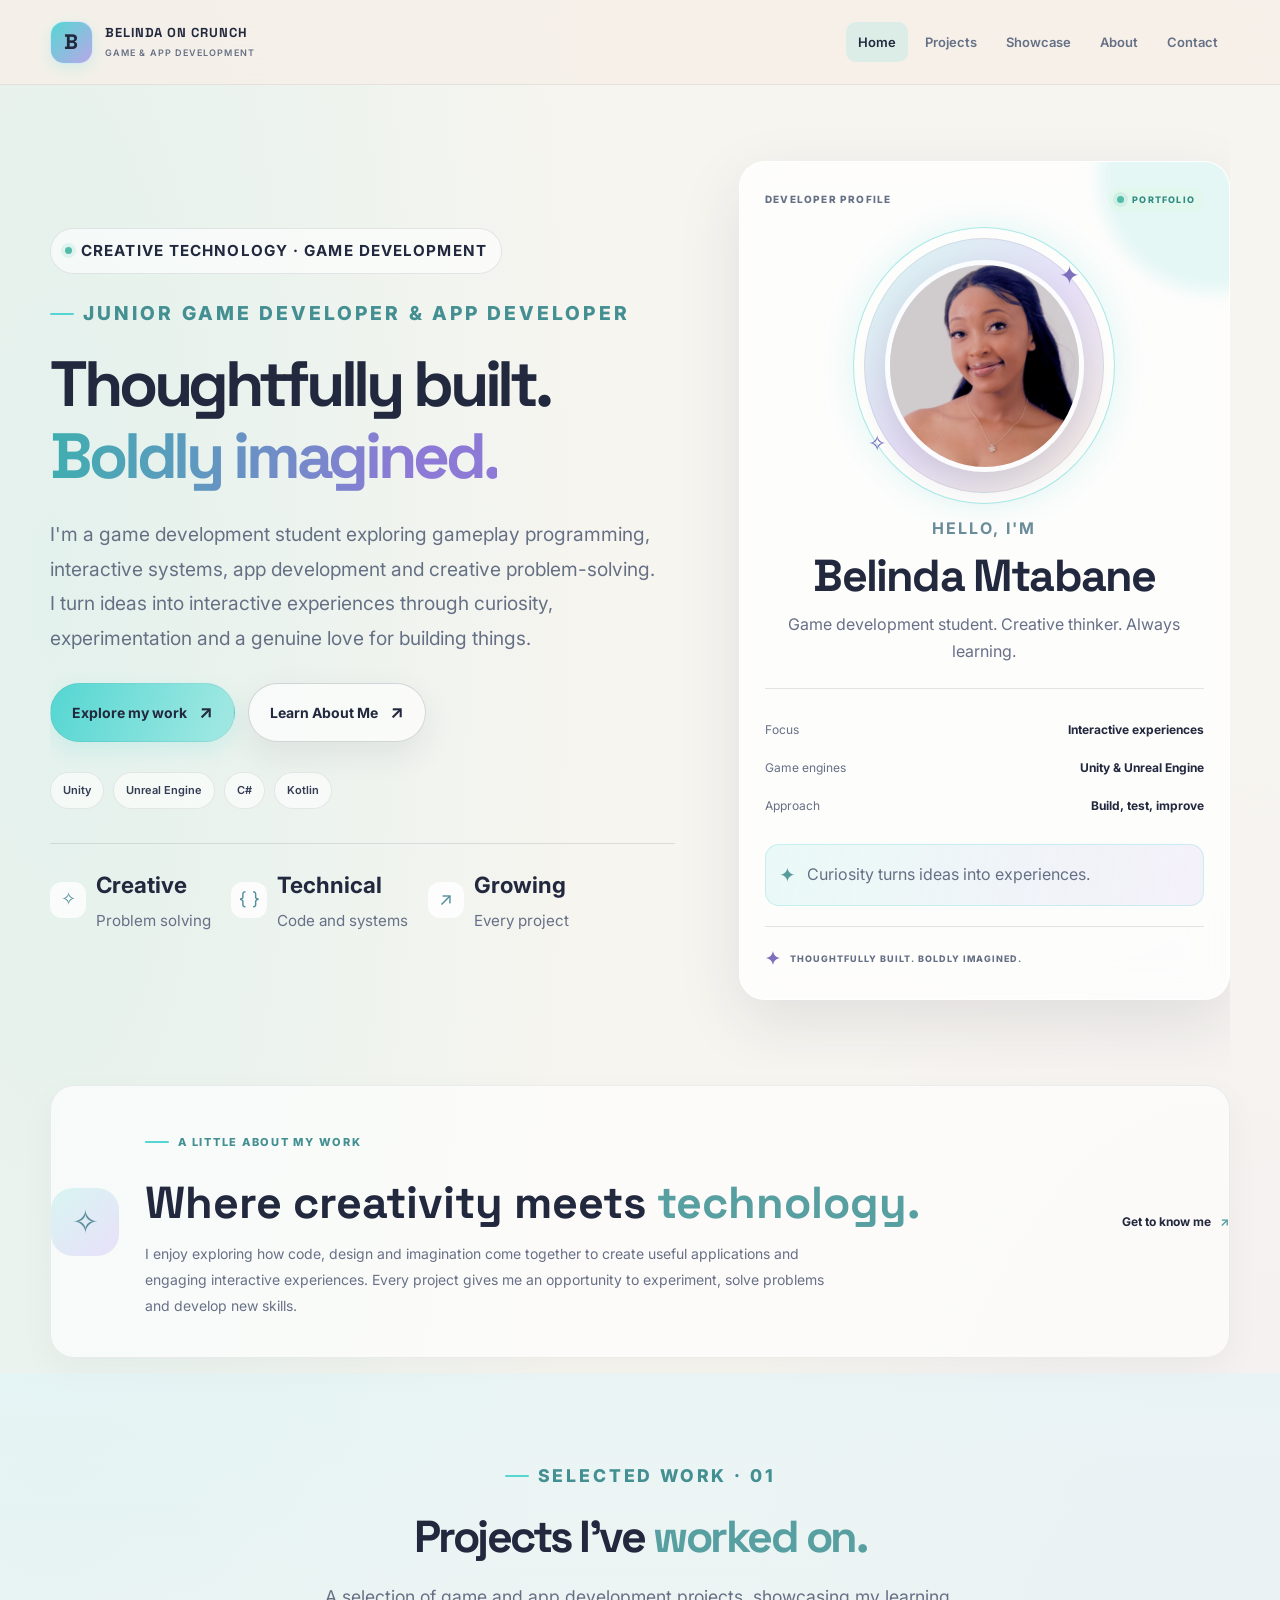
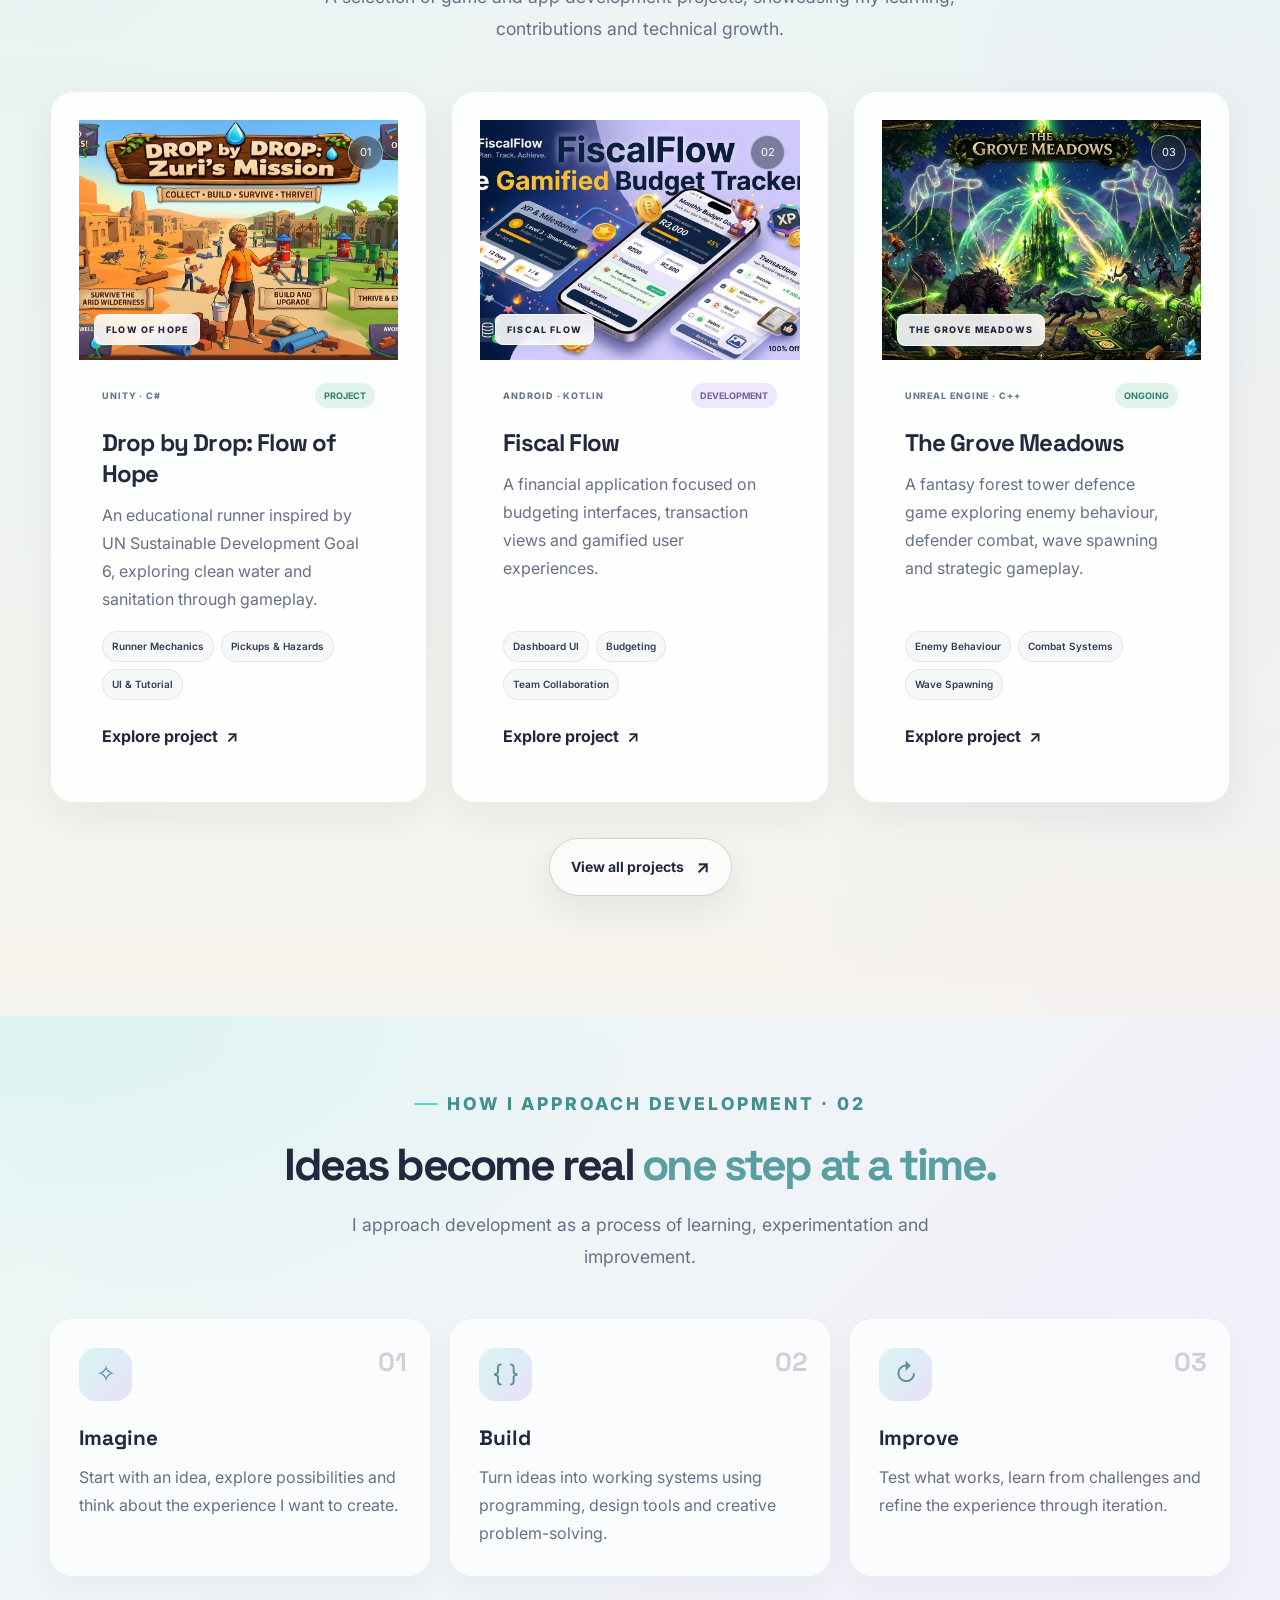
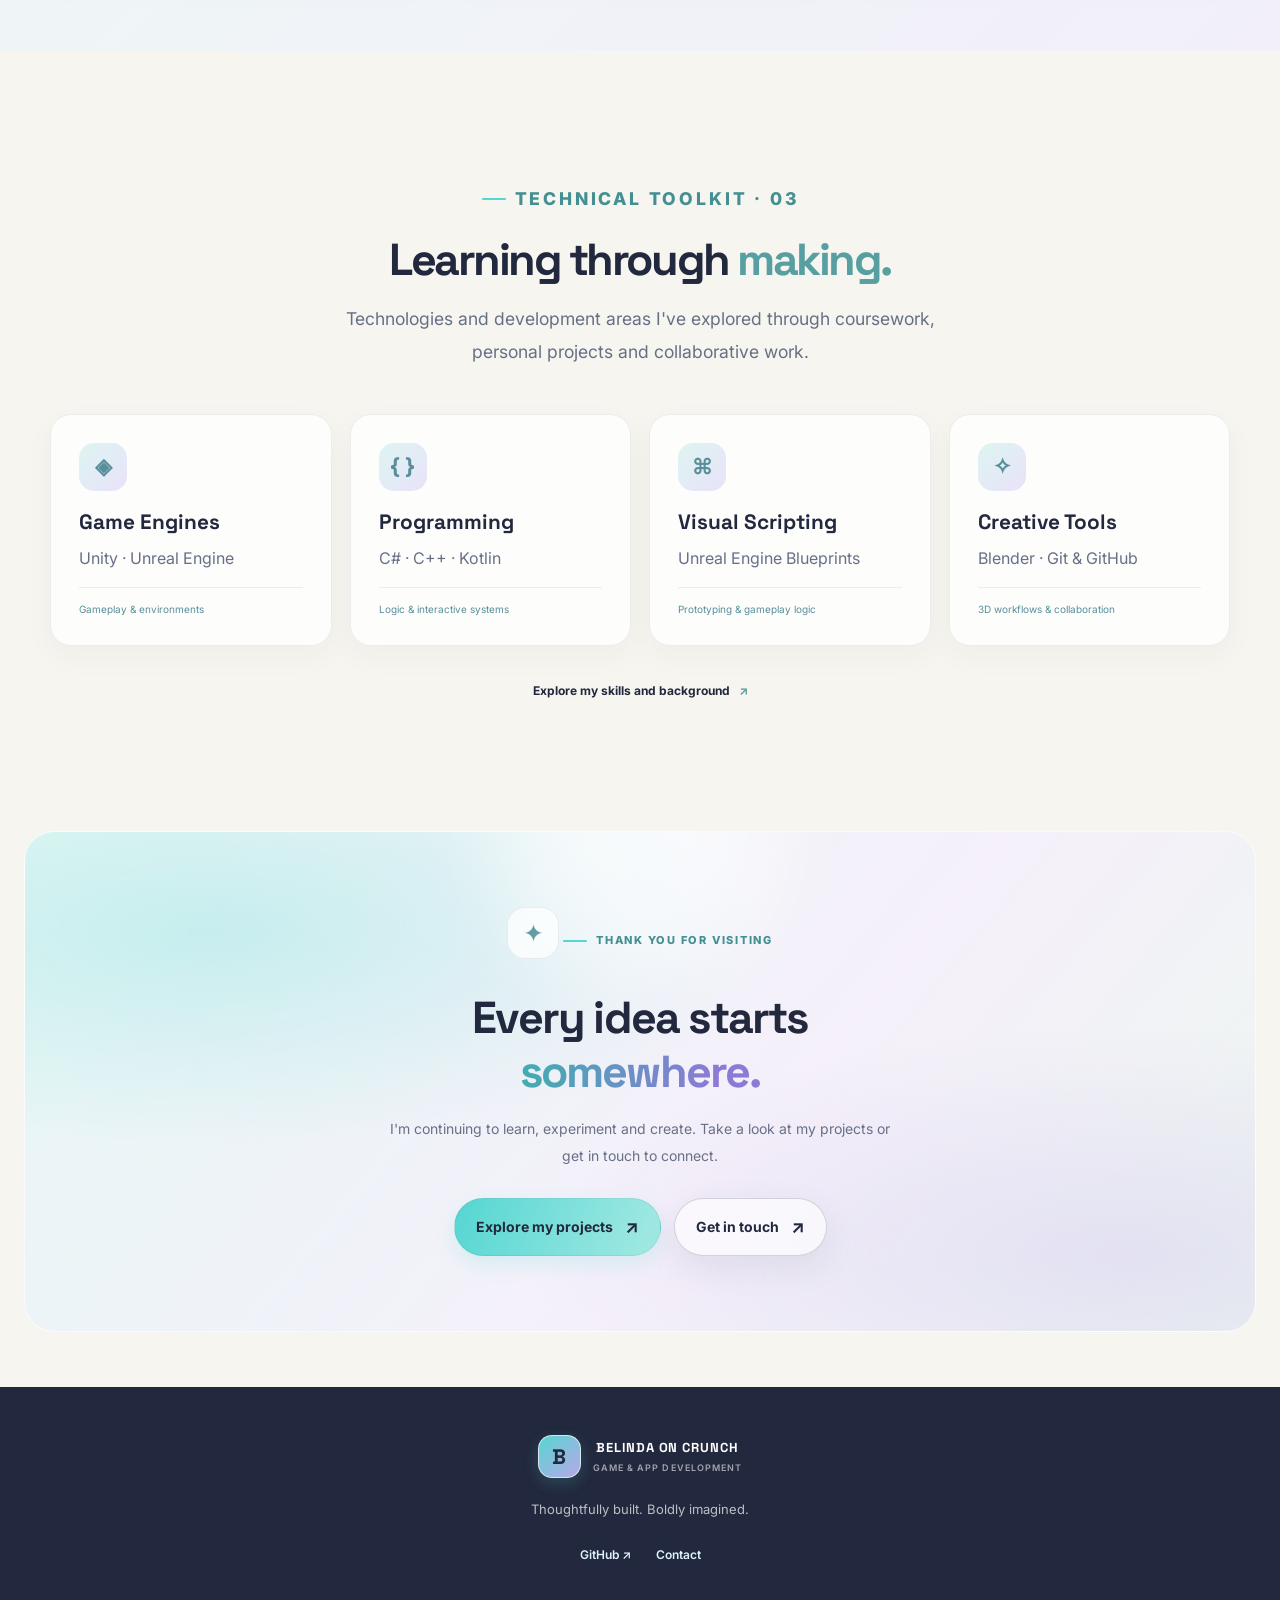
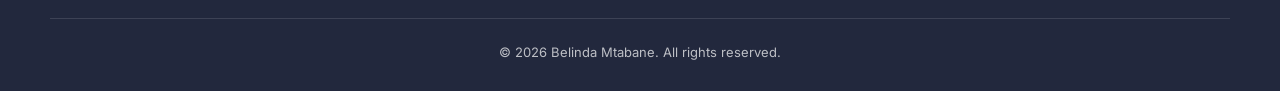
==== commit 5a627a25: "Remove CV link from navigation and footer Removed CV navigation link from header and footer." ====
--- a/index.html
+++ b/index.html
@@ -30,7 +30,7 @@
         <a href="showcase.html">Showcase</a>
         <a href="about.html">About</a>
         <a href="contact.html">Contact</a>
-        <a href="cv.html">CV</a>
+         <!-- *** Removed: CV navigation link. -->
       </div>
     </nav>
   </header>
@@ -501,7 +501,7 @@
       <div class="footer-links">
         <a href="https://github.com/BelindaMtabane" target="_blank" rel="noopener noreferrer">GitHub ↗</a>
         <a href="contact.html">Contact</a>
-        <a href="cv.html">CV</a>
+        <!-- *** Removed: CV footer link. -->
       </div>
 
       <p class="copyright">
--- a/style.css
+++ b/style.css
@@ -3702,5 +3702,95 @@
         font-size: 1rem !important;
     }
 }
-
-
+/* *** PROJECTS PAGE HEADER FIX ONLY *** */
+
+.site-header {
+  position: sticky;
+  top: 0;
+  z-index: 1000;
+  width: 100%;
+}
+
+.site-header .navigation {
+  display: flex;
+  align-items: center;
+  justify-content: space-between;
+  gap: 24px;
+  width: min(var(--page-width), calc(100% - 48px));
+  margin: 0 auto;
+}
+
+.site-header .brand {
+  display: inline-flex;
+  flex-shrink: 0;
+  align-items: center;
+  gap: 12px;
+  text-decoration: none;
+}
+
+.site-header .brand > span:last-child {
+  display: flex;
+  flex-direction: column;
+}
+
+.site-header .brand small {
+  display: block;
+}
+
+.site-header .nav-links {
+  display: flex;
+  flex-wrap: wrap;
+  align-items: center;
+  justify-content: flex-end;
+  gap: 5px;
+  min-width: 0;
+}
+
+.site-header .nav-links a {
+  display: inline-flex;
+  align-items: center;
+  justify-content: center;
+  white-space: nowrap;
+}
+
+/* *** RESPONSIVE HEADER *** */
+@media (max-width: 1000px) {
+  .site-header .navigation {
+    flex-direction: column;
+    align-items: flex-start;
+    gap: 15px;
+    padding: 15px 0;
+  }
+
+  .site-header .nav-links {
+    width: 100%;
+    justify-content: flex-start;
+  }
+}
+
+@media (max-width: 600px) {
+  .site-header .navigation {
+    width: calc(100% - 32px);
+    gap: 12px;
+  }
+
+  .site-header .brand {
+    font-size: 12px;
+  }
+
+  .site-header .brand-mark {
+    width: 39px;
+    height: 39px;
+  }
+
+  .site-header .nav-links {
+    justify-content: flex-start;
+    gap: 4px;
+  }
+
+  .site-header .nav-links a {
+    padding: 7px 9px;
+    font-size: 11px;
+  }
+}
+
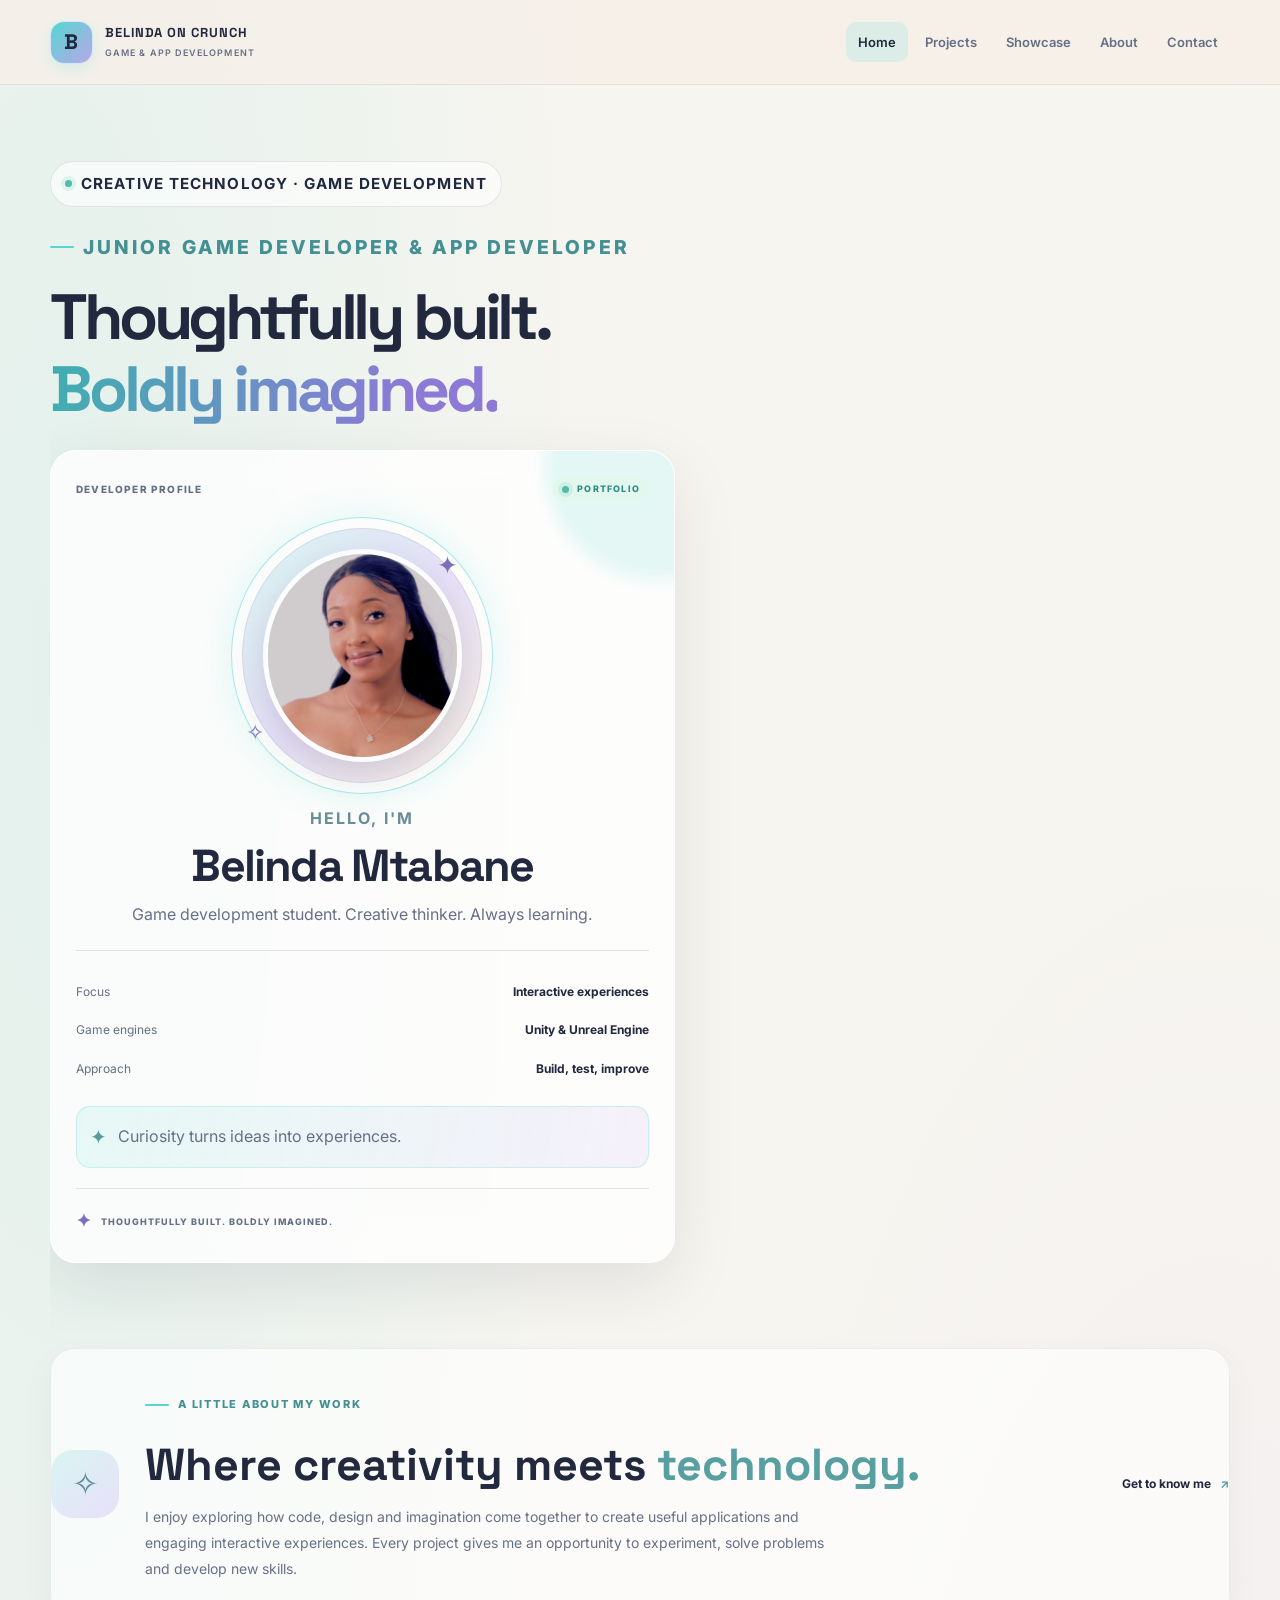
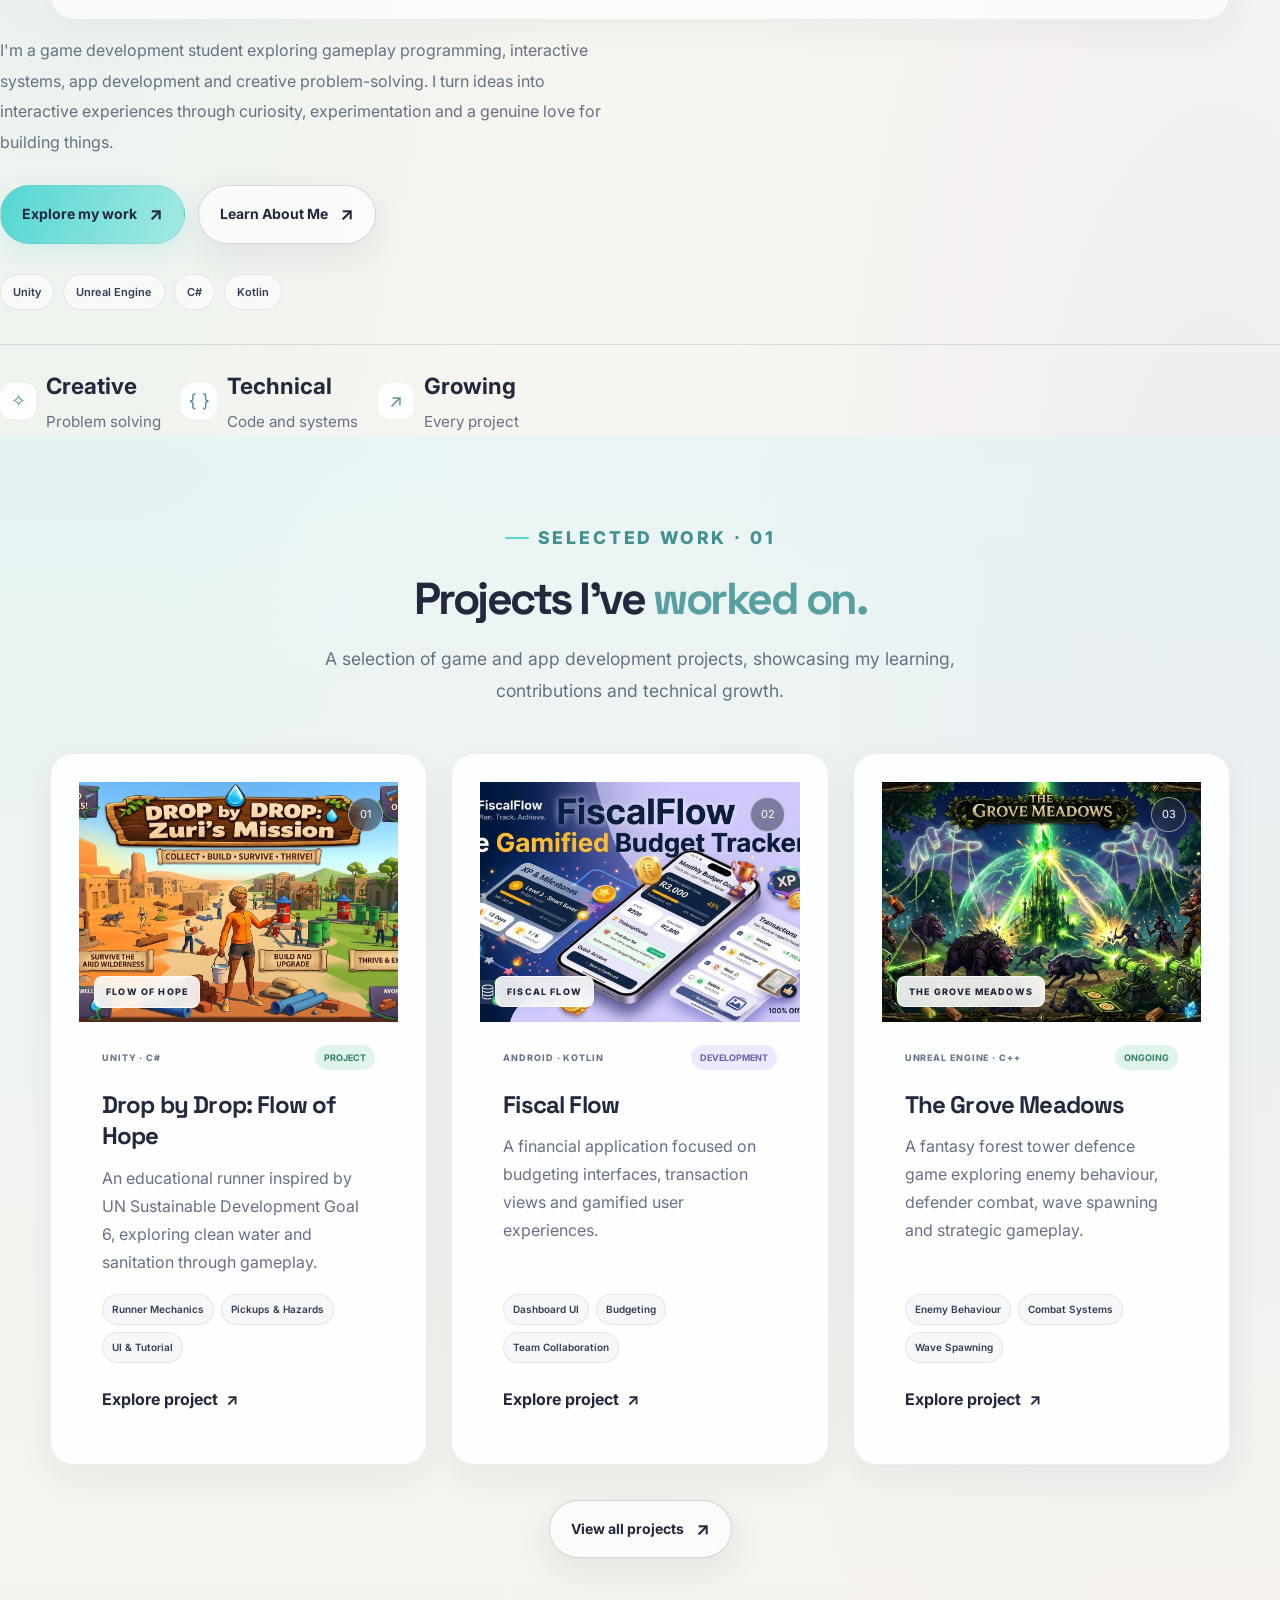
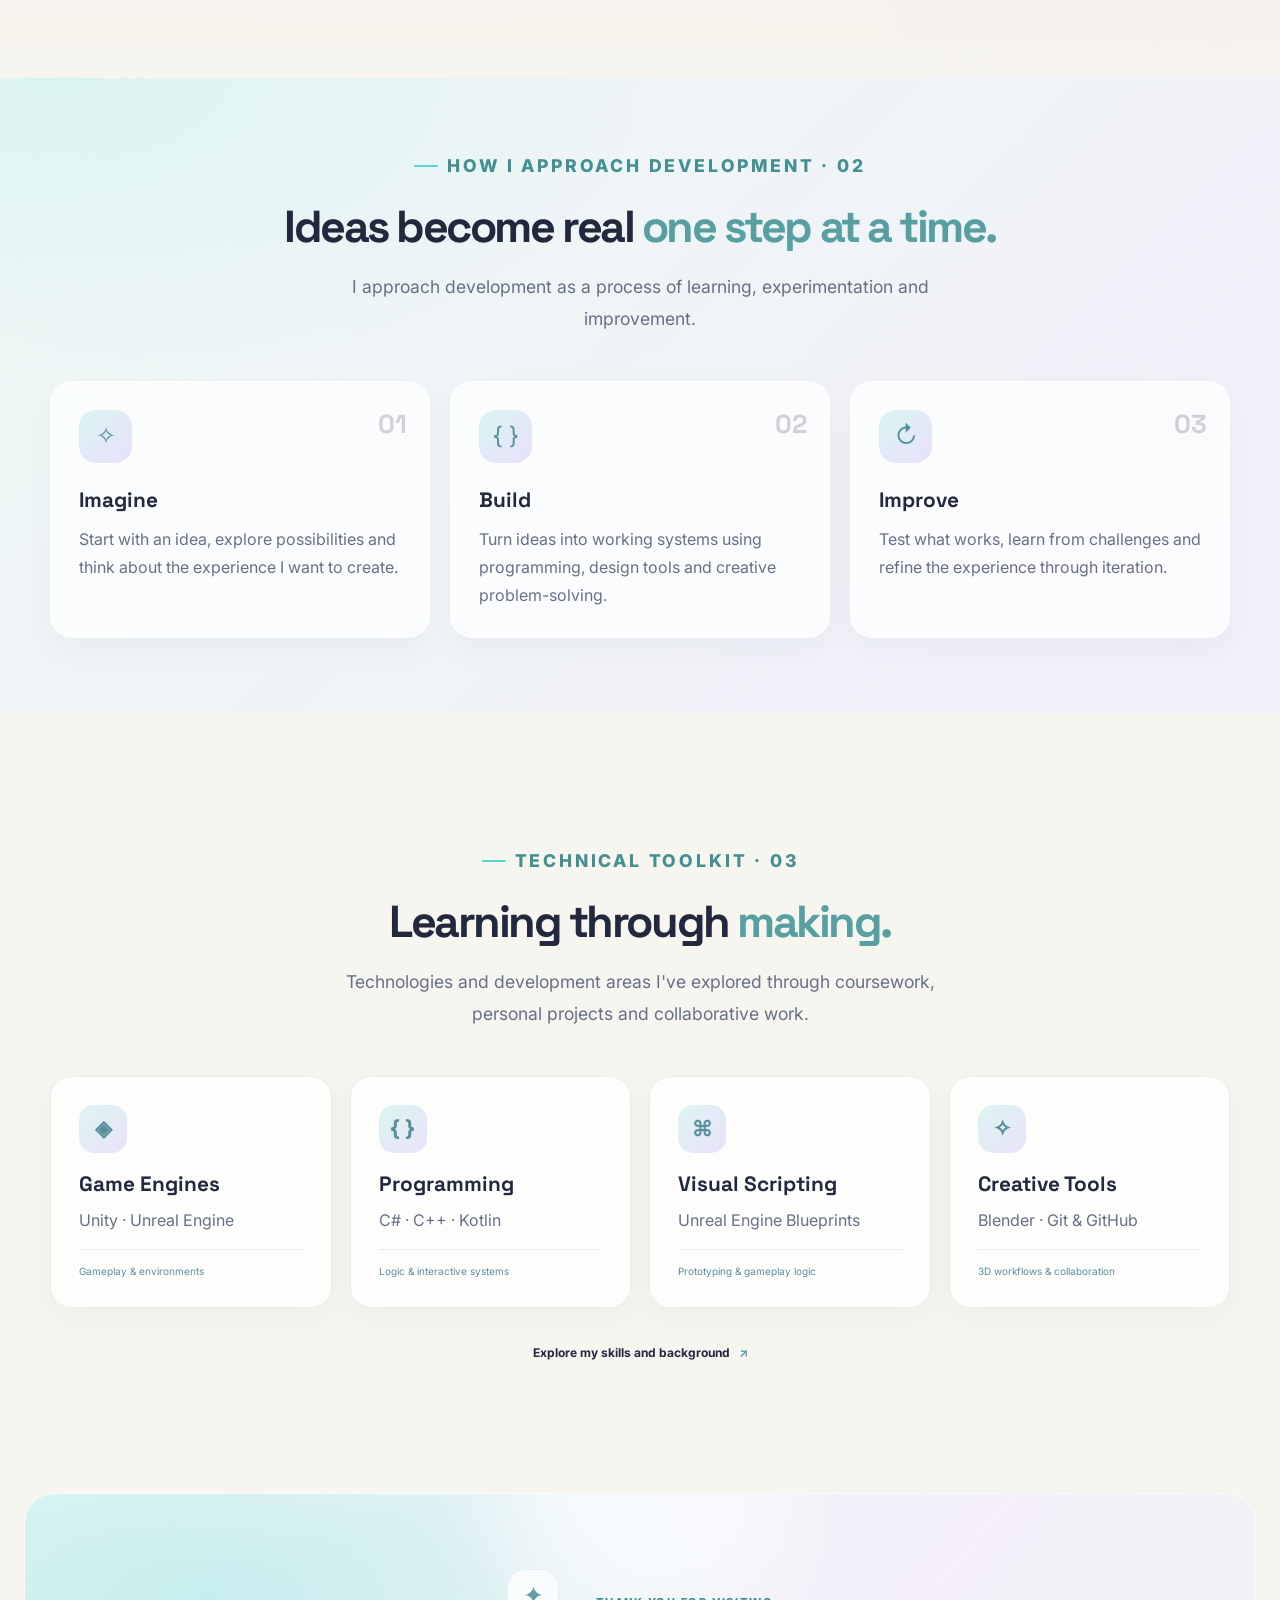
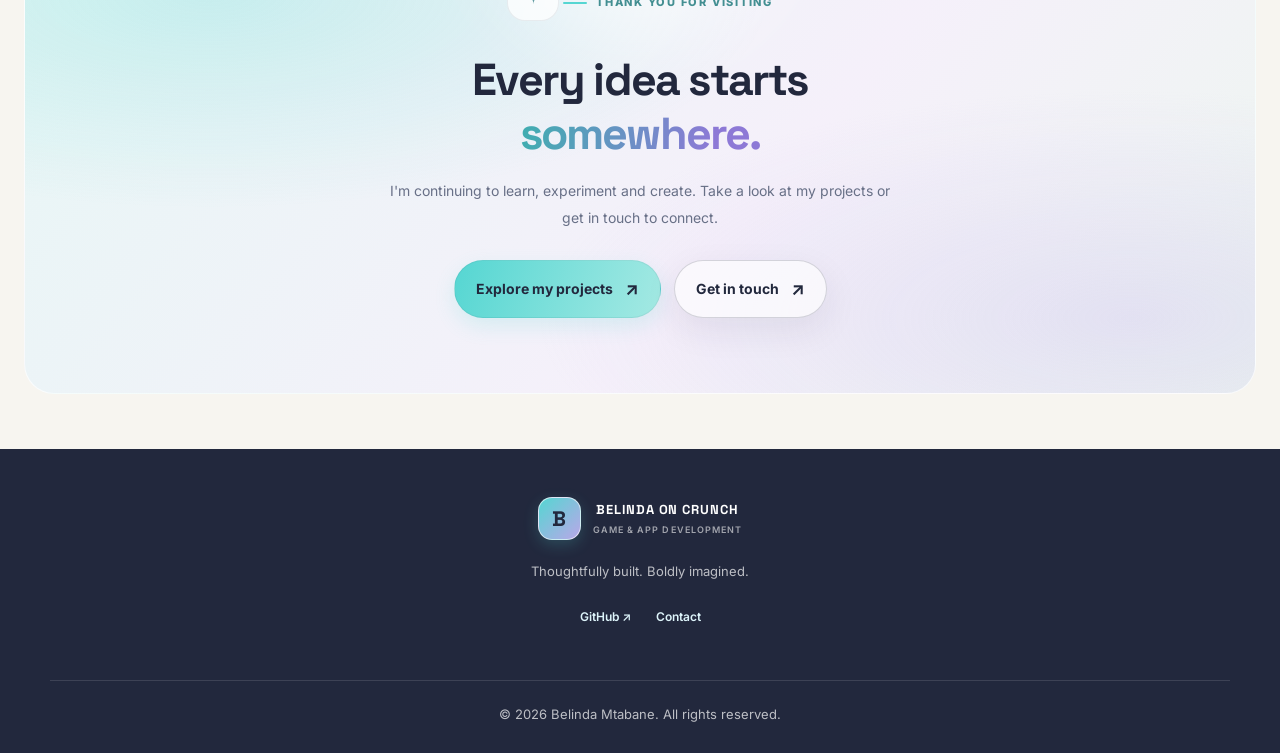
==== commit a6d1cfd3: "Restore hero description and action buttons" ====
--- a/index.html
+++ b/index.html
@@ -53,62 +53,7 @@
           Thoughtfully built.<br>
           <span class="gradient-text">Boldly imagined.</span>
         </h1>
-
-        <p class="hero-description">
-          I'm a game development student exploring gameplay programming,
-          interactive systems, app development and creative problem-solving.
-          I turn ideas into interactive experiences through curiosity,
-          experimentation and a genuine love for building things.
-        </p>
-
-        <div class="hero-actions">
-          <a class="button" href="projects.html">
-            Explore my work <span>↗</span>
-          </a>
-
-          <a class="button button-secondary" href="about.html">
-            Learn About Me <span>↗</span>
-          </a>
-        </div>
-
-        <div class="hero-tags">
-          <span>Unity</span>
-          <span>Unreal Engine</span>
-          <span>C#</span>
-          <span>Kotlin</span>
-        </div>
-
-        <!-- TECHNOLOGY STATUS PANELS -->
-        <div class="home-quick-stats">
-
-          <div class="quick-stat">
-            <span class="quick-stat-icon">✧</span>
-            <span>
-              <strong>Creative</strong>
-              <small>Problem solving</small>
-            </span>
-          </div>
-
-          <div class="quick-stat">
-            <span class="quick-stat-icon">{ }</span>
-            <span>
-              <strong>Technical</strong>
-              <small>Code and systems</small>
-            </span>
-          </div>
-
-          <div class="quick-stat">
-            <span class="quick-stat-icon">↗</span>
-            <span>
-              <strong>Growing</strong>
-              <small>Every project</small>
-            </span>
-          </div>
-
-        </div>
-      </div>
-
-      <!-- DEVELOPER PROFILE AREA -->
+<!-- DEVELOPER PROFILE AREA -->
       <div class="home-visual-stage">
 
         <!-- PROFILE CARD: PRESERVED -->
@@ -198,6 +143,62 @@
       </a>
 
     </section>
+        <p class="hero-description">
+          I'm a game development student exploring gameplay programming,
+          interactive systems, app development and creative problem-solving.
+          I turn ideas into interactive experiences through curiosity,
+          experimentation and a genuine love for building things.
+        </p>
+
+        <div class="hero-actions">
+          <a class="button" href="projects.html">
+            Explore my work <span>↗</span>
+          </a>
+
+          <a class="button button-secondary" href="about.html">
+            Learn About Me <span>↗</span>
+          </a>
+        </div>
+
+        <div class="hero-tags">
+          <span>Unity</span>
+          <span>Unreal Engine</span>
+          <span>C#</span>
+          <span>Kotlin</span>
+        </div>
+
+        <!-- TECHNOLOGY STATUS PANELS -->
+        <div class="home-quick-stats">
+
+          <div class="quick-stat">
+            <span class="quick-stat-icon">✧</span>
+            <span>
+              <strong>Creative</strong>
+              <small>Problem solving</small>
+            </span>
+          </div>
+
+          <div class="quick-stat">
+            <span class="quick-stat-icon">{ }</span>
+            <span>
+              <strong>Technical</strong>
+              <small>Code and systems</small>
+            </span>
+          </div>
+
+          <div class="quick-stat">
+            <span class="quick-stat-icon">↗</span>
+            <span>
+              <strong>Growing</strong>
+              <small>Every project</small>
+            </span>
+          </div>
+
+        </div>
+      </div>
+
+
+    </section>
 
     <!-- FEATURED PROJECTS -->
     <section class="section projects-section" id="projects">
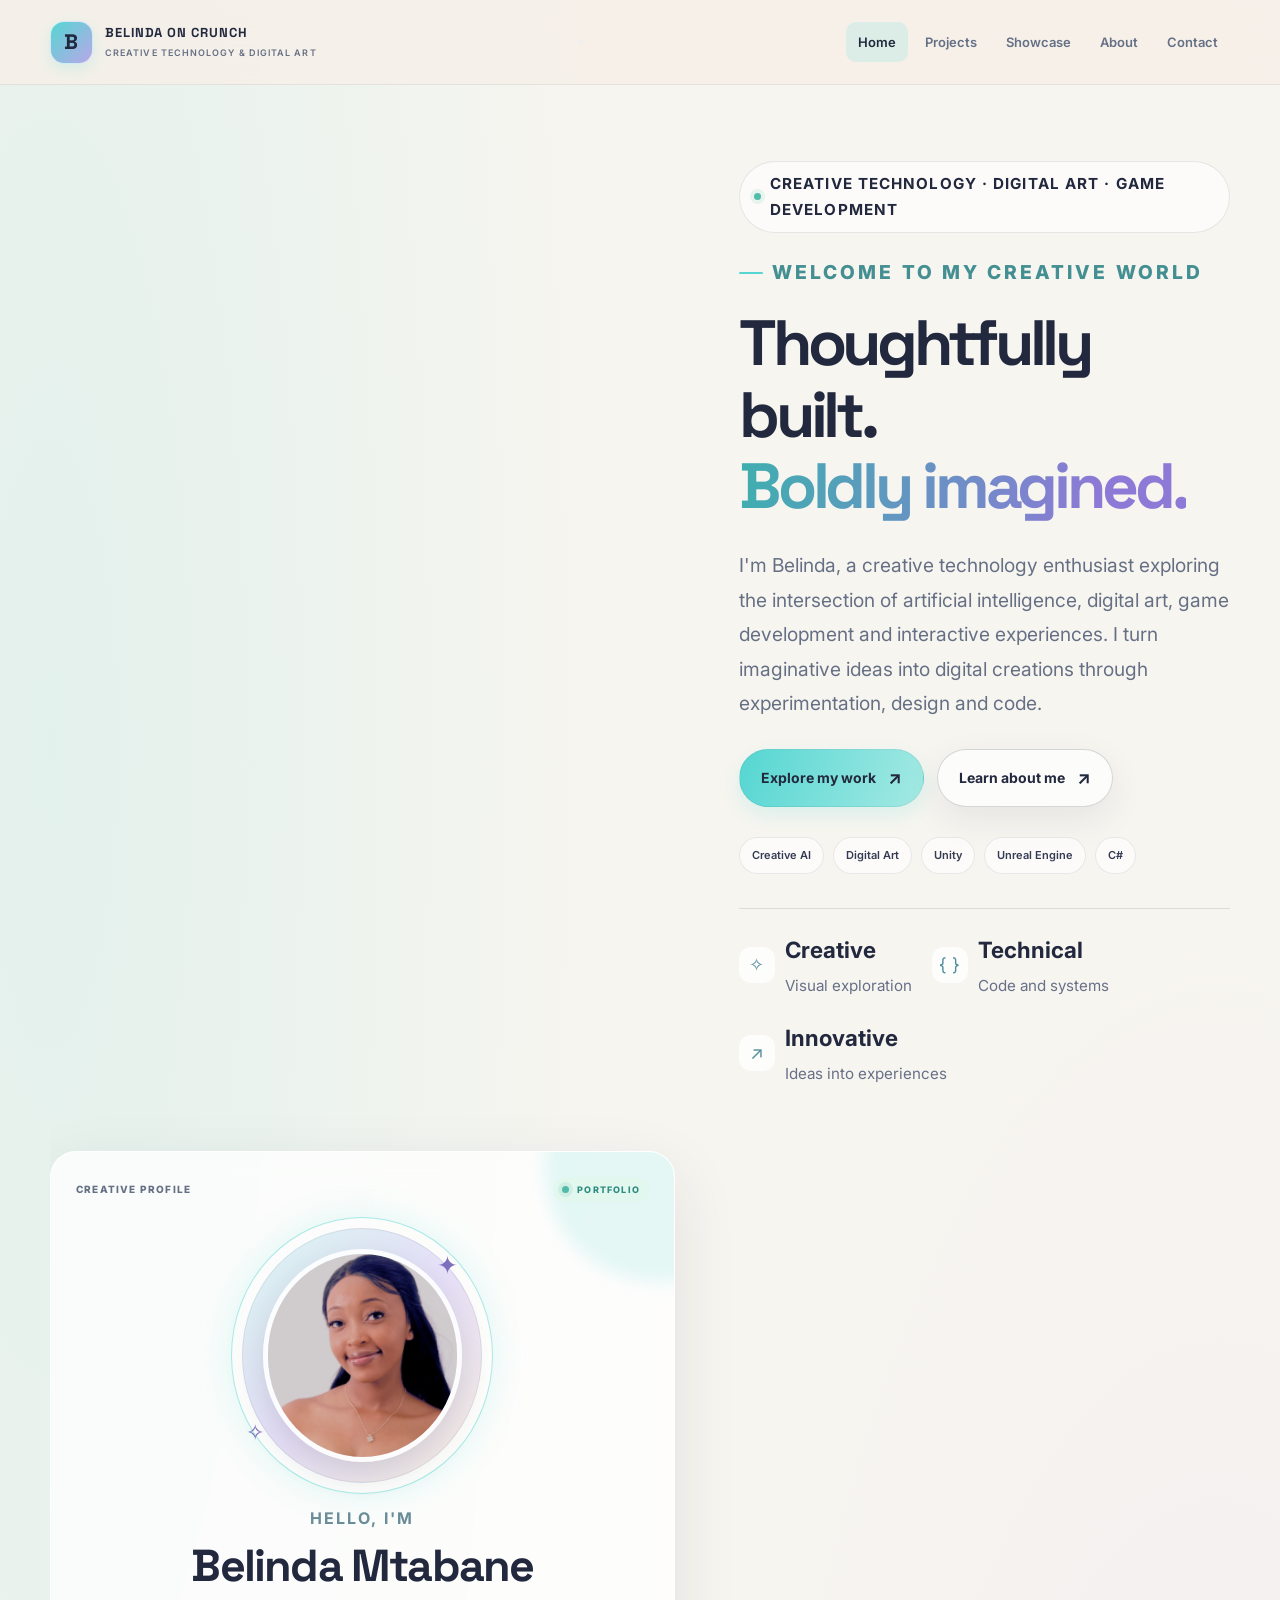
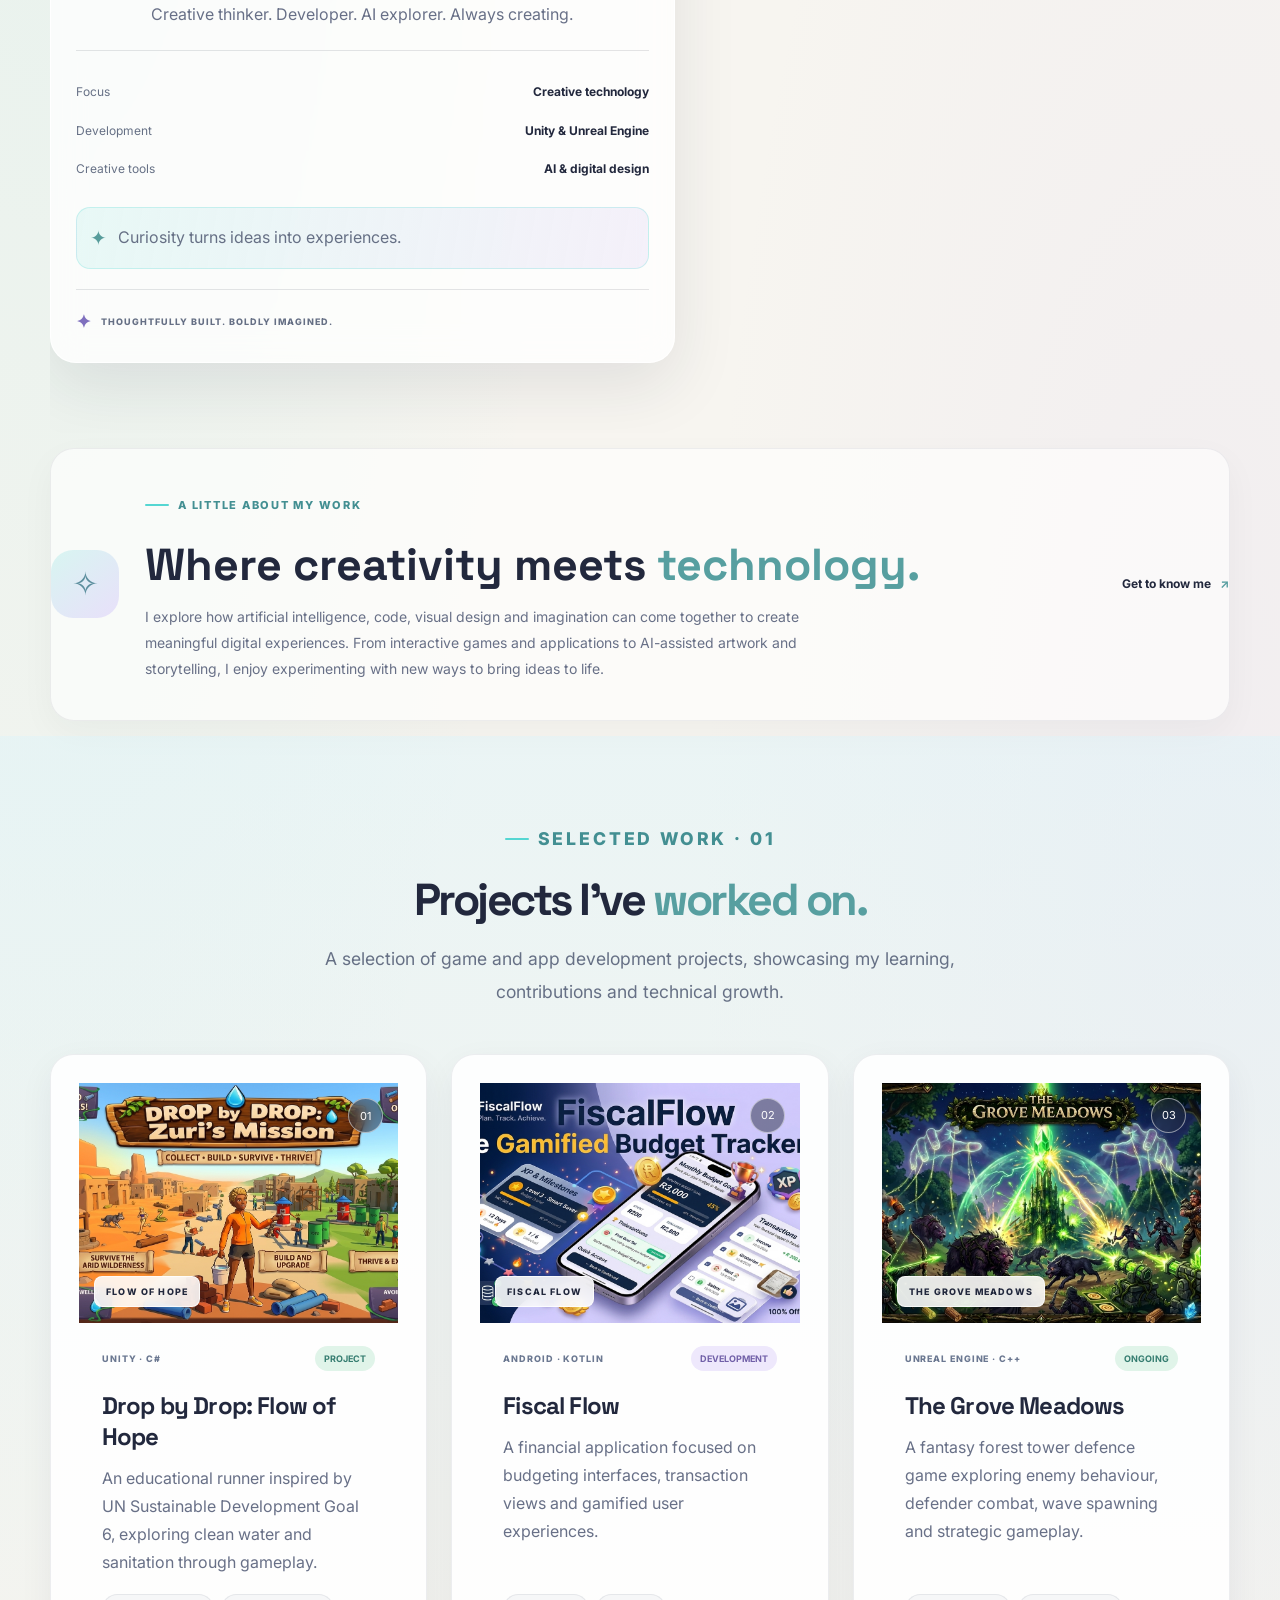
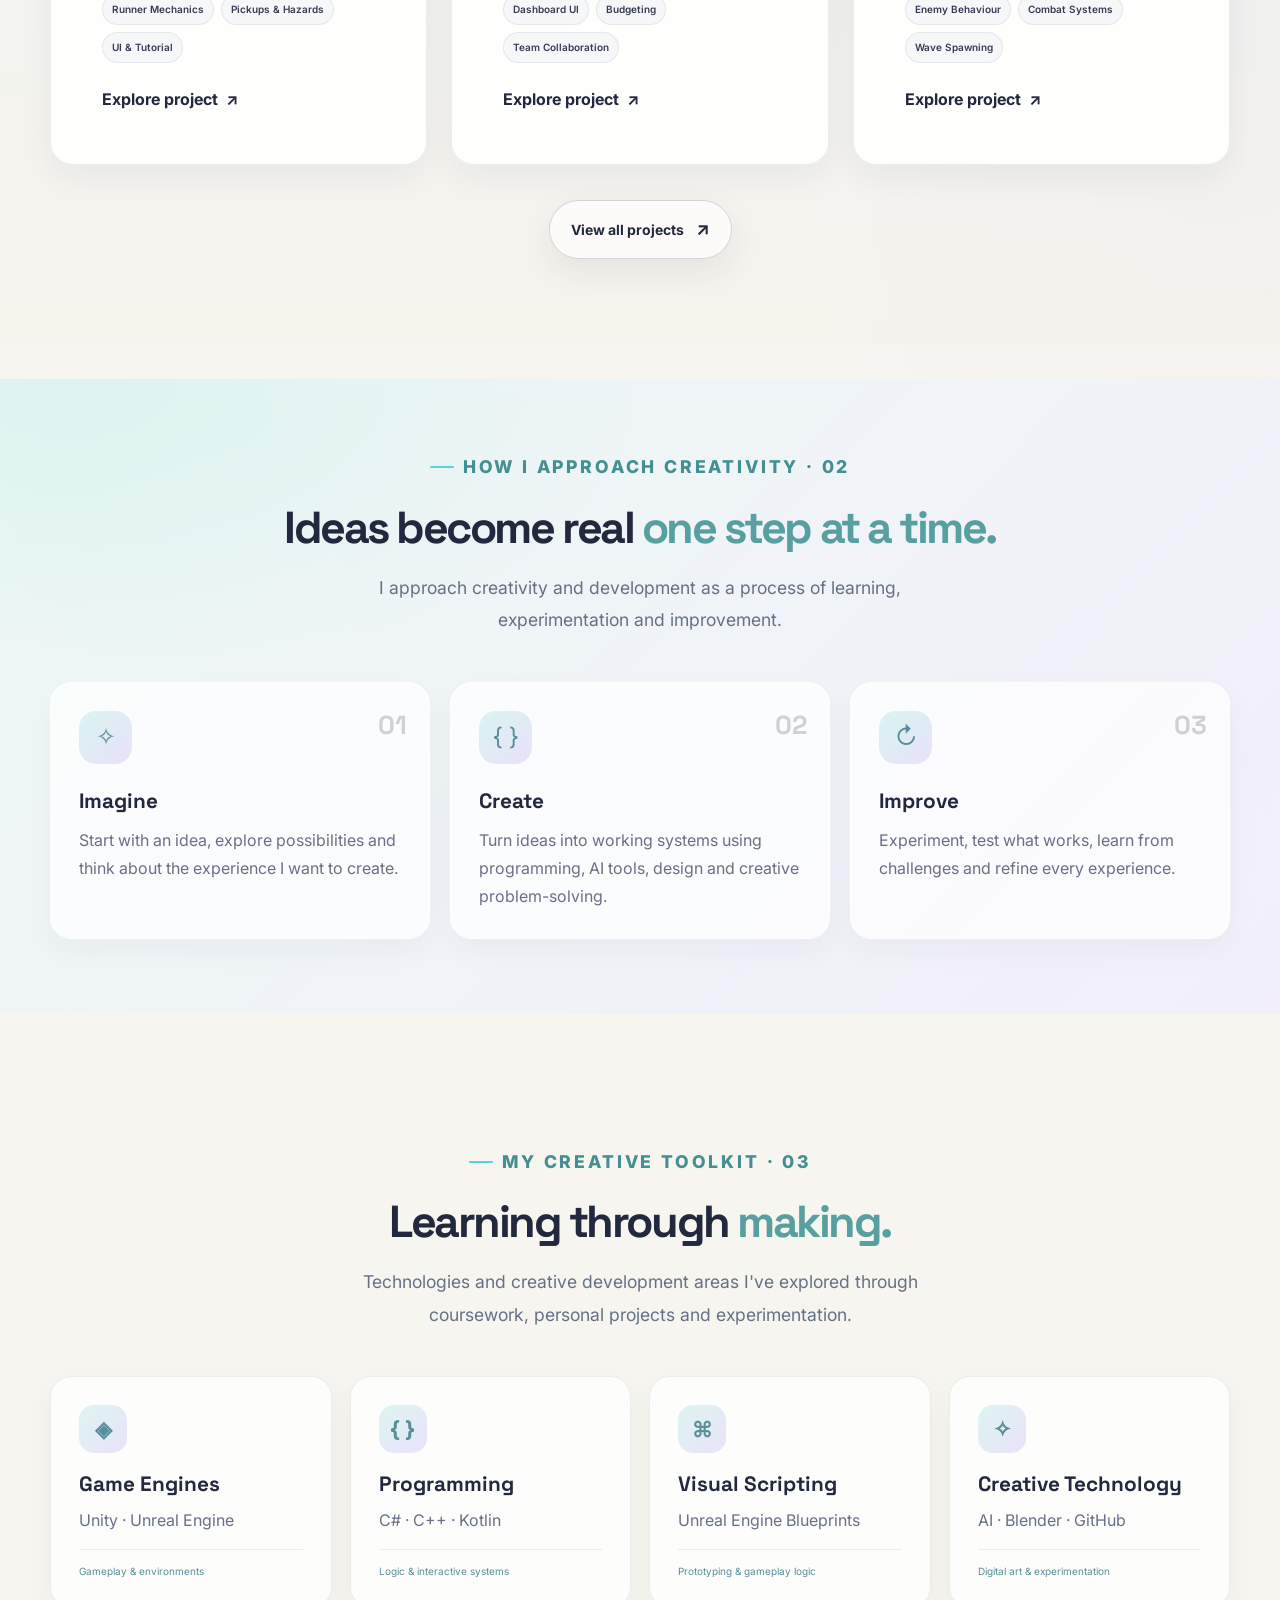
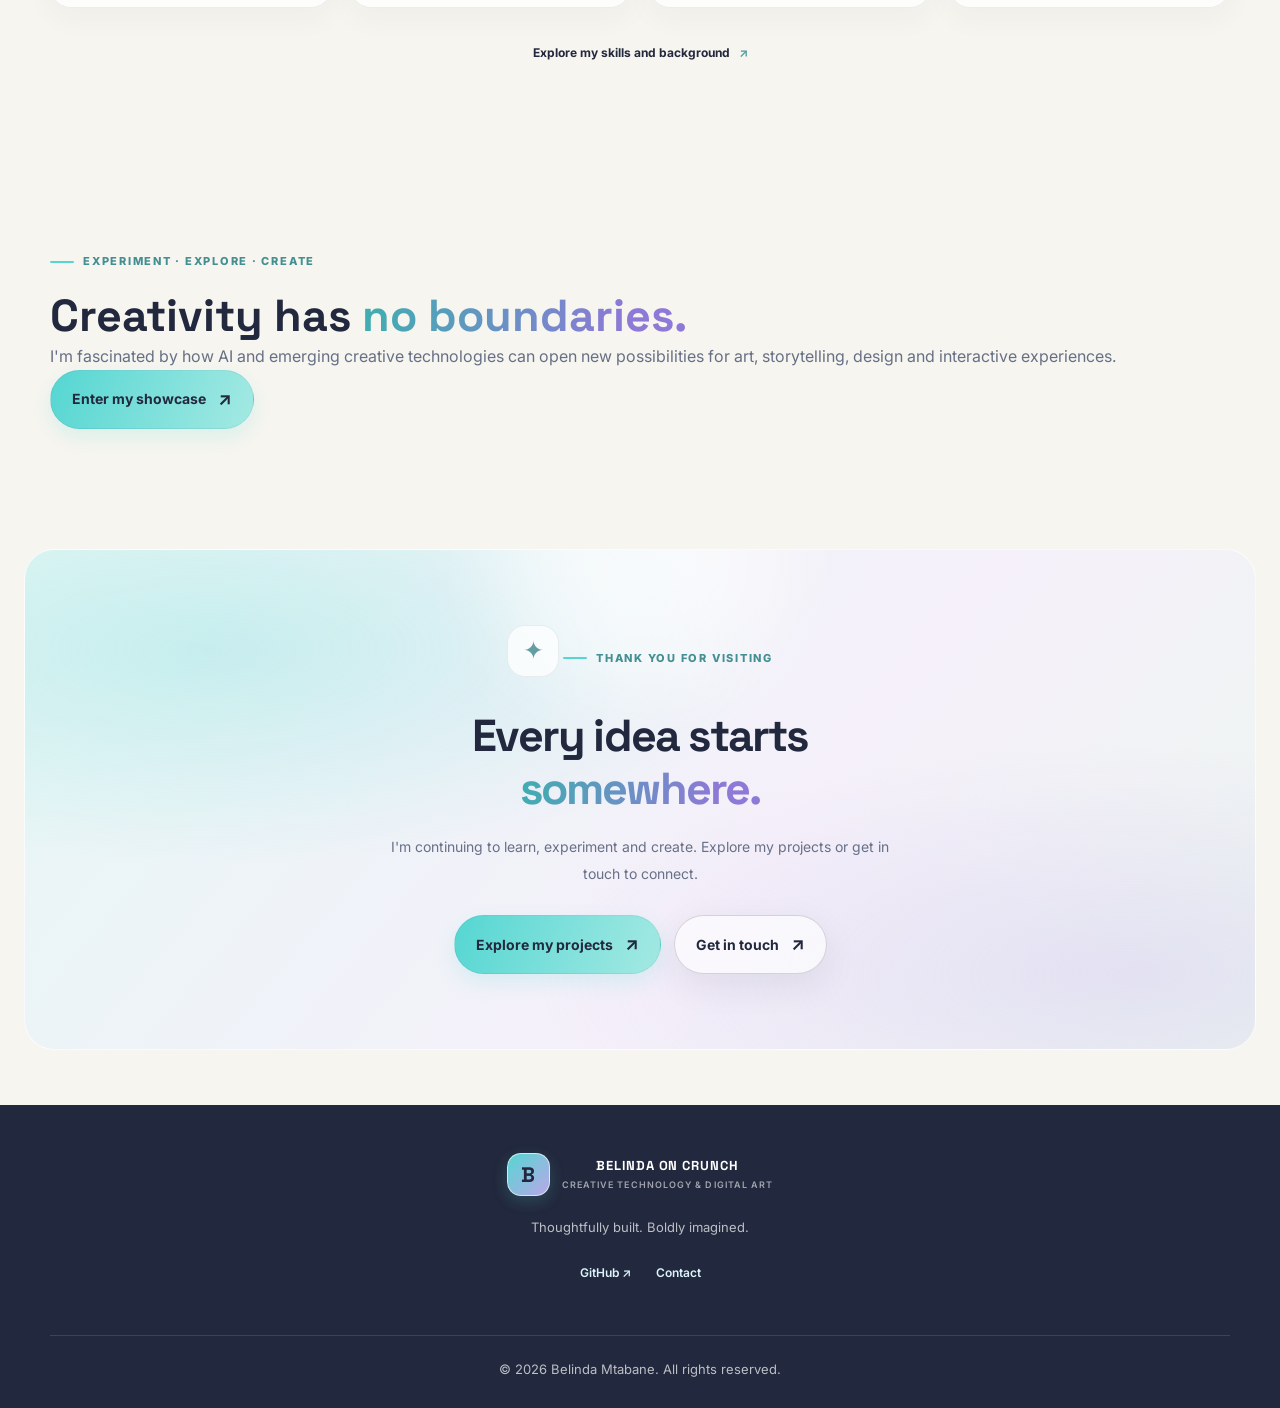
==== commit 89094cf8: "Update index.html" ====
--- a/index.html
+++ b/index.html
@@ -4,14 +4,18 @@
 <head>
   <meta charset="UTF-8">
   <meta name="viewport" content="width=device-width, initial-scale=1.0">
-  <meta name="theme-color" content="#22283D">
-  <meta name="description" content="Belinda Mtabane's creative portfolio featuring game development, app development, interactive systems and creative technology.">
-  <title>Belinda On Crunch | Developer Portfolio</title>
+  <meta name="theme-color" content="#17172B">
+  <meta name="description" content="Belinda Mtabane — Creative technologist, AI explorer, digital artist and game developer creating imaginative digital experiences.">
+  <meta name="author" content="Belinda Mtabane">
+
+  <title>Belinda on Crunch | Creative Technology & Digital Art</title>
 
   <link rel="stylesheet" href="style.css">
+
   <link rel="preconnect" href="https://fonts.googleapis.com">
   <link rel="preconnect" href="https://fonts.gstatic.com" crossorigin>
-  <link href="https://fonts.googleapis.com/css2?family=Inter:wght@400;500;600;700&family=Space+Grotesk:wght@400;500;600;700&display=swap" rel="stylesheet">
+
+  <link href="https://fonts.googleapis.com/css2?family=Inter:wght@400;500;600;700;800&family=Space+Grotesk:wght@400;500;600;700&display=swap" rel="stylesheet">
 </head>
 
 <body class="home-page">
@@ -19,162 +23,103 @@
   <!-- HEADER -->
   <header class="site-header">
     <nav class="navigation" aria-label="Main navigation">
+
       <a class="brand" href="index.html" aria-label="Belinda on Crunch home">
         <span class="brand-mark">B</span>
-        <span>BELINDA ON CRUNCH<small>GAME &amp; APP DEVELOPMENT</small></span>
+        <span>
+          BELINDA ON CRUNCH
+          <small>CREATIVE TECHNOLOGY & DIGITAL ART</small>
+        </span>
       </a>
 
-      <div class="nav-links">
+      <!-- *** Added responsive mobile navigation button -->
+      <button
+        class="mobile-menu-toggle"
+        type="button"
+        aria-label="Open navigation menu"
+        aria-expanded="false"
+        aria-controls="primary-navigation"
+      >
+        <span></span>
+        <span></span>
+        <span></span>
+      </button>
+
+      <div class="nav-links" id="primary-navigation">
         <a href="index.html" aria-current="page">Home</a>
         <a href="projects.html">Projects</a>
         <a href="showcase.html">Showcase</a>
         <a href="about.html">About</a>
         <a href="contact.html">Contact</a>
-         <!-- *** Removed: CV navigation link. -->
-      </div>
+      </div>
+
     </nav>
   </header>
 
   <main class="home-main">
 
-    <!-- HERO -->
+    <!-- HERO SECTION -->
     <section class="hero home-hero" id="home">
+
+      <!-- *** Decorative artistic background -->
+      <div class="hero-art-background" aria-hidden="true">
+        <div class="art-orb art-orb-one"></div>
+        <div class="art-orb art-orb-two"></div>
+        <div class="art-orb art-orb-three"></div>
+        <div class="art-ring"></div>
+      </div>
 
       <div class="hero-content home-hero-content">
 
         <div class="home-intro-label">
           <span class="availability-dot"></span>
-          CREATIVE TECHNOLOGY · GAME DEVELOPMENT
+          CREATIVE TECHNOLOGY · DIGITAL ART · GAME DEVELOPMENT
         </div>
 
-        <p class="eyebrow">JUNIOR GAME DEVELOPER &amp; APP DEVELOPER</p>
+        <p class="eyebrow">WELCOME TO MY CREATIVE WORLD</p>
 
         <h1>
           Thoughtfully built.<br>
           <span class="gradient-text">Boldly imagined.</span>
         </h1>
-<!-- DEVELOPER PROFILE AREA -->
-      <div class="home-visual-stage">
-
-        <!-- PROFILE CARD: PRESERVED -->
-        <aside class="developer-panel home-profile-card" aria-label="Developer introduction">
-
-          <div class="panel-top">
-            <span>DEVELOPER PROFILE</span>
-            <span class="panel-indicator">
-              <span class="availability-dot"></span>
-              PORTFOLIO
-            </span>
-          </div>
-
-          <div class="avatar-placeholder home-avatar">
-            <div class="avatar-glow" aria-hidden="true"></div>
-
-            <img
-              class="profile-image"
-              src="assets/images/belinda-portrait.png"
-              alt="Portrait of Belinda, game developer"
-            >
-
-            <div class="orbit orbit-one" aria-hidden="true"></div>
-            <div class="orbit orbit-two" aria-hidden="true"></div>
-
-            <span class="avatar-sparkle sparkle-one" aria-hidden="true">✦</span>
-            <span class="avatar-sparkle sparkle-two" aria-hidden="true">✧</span>
-          </div>
-
-          <div class="profile-heading">
-            <p class="profile-kicker">HELLO, I'M</p>
-            <h2>Belinda Mtabane</h2>
-            <p>Game development student. Creative thinker. Always learning.</p>
-          </div>
-
-          <div class="panel-divider"></div>
-
-          <div class="profile-row">
-            <span>Focus</span>
-            <strong>Interactive experiences</strong>
-          </div>
-
-          <div class="profile-row">
-            <span>Game engines</span>
-            <strong>Unity &amp; Unreal Engine</strong>
-          </div>
-
-          <div class="profile-row">
-            <span>Approach</span>
-            <strong>Build, test, improve</strong>
-          </div>
-
-          <div class="profile-note">
-            <span>✦</span>
-            <p>Curiosity turns ideas into experiences.</p>
-          </div>
-
-          <div class="panel-footer">
-            <span class="tiny-sparkle">✦</span>
-            <span>THOUGHTFULLY BUILT. BOLDLY IMAGINED.</span>
-          </div>
-
-        </aside>
-
-      </div>
-
-    </section>
-
-    <!-- INTRODUCTION -->
-    <section class="section home-introduction">
-
-      <div class="intro-orb" aria-hidden="true">✧</div>
-
-      <div class="home-intro-copy">
-        <p class="eyebrow">A LITTLE ABOUT MY WORK</p>
-        <h2>Where creativity meets <span class="accent">technology.</span></h2>
-        <p>
-          I enjoy exploring how code, design and imagination come together
-          to create useful applications and engaging interactive experiences.
-          Every project gives me an opportunity to experiment, solve problems
-          and develop new skills.
+
+        <p class="hero-description">
+          I'm Belinda, a creative technology enthusiast exploring the
+          intersection of artificial intelligence, digital art,
+          game development and interactive experiences.
+
+          I turn imaginative ideas into digital creations through
+          experimentation, design and code.
         </p>
-      </div>
-
-      <a class="text-link" href="about.html">
-        Get to know me <span>↗</span>
-      </a>
-
-    </section>
-        <p class="hero-description">
-          I'm a game development student exploring gameplay programming,
-          interactive systems, app development and creative problem-solving.
-          I turn ideas into interactive experiences through curiosity,
-          experimentation and a genuine love for building things.
-        </p>
 
         <div class="hero-actions">
+
           <a class="button" href="projects.html">
             Explore my work <span>↗</span>
           </a>
 
           <a class="button button-secondary" href="about.html">
-            Learn About Me <span>↗</span>
+            Learn about me <span>↗</span>
           </a>
+
         </div>
 
         <div class="hero-tags">
+          <span>Creative AI</span>
+          <span>Digital Art</span>
           <span>Unity</span>
           <span>Unreal Engine</span>
           <span>C#</span>
-          <span>Kotlin</span>
         </div>
 
-        <!-- TECHNOLOGY STATUS PANELS -->
+        <!-- CREATIVE PROFILE STATS -->
         <div class="home-quick-stats">
 
           <div class="quick-stat">
             <span class="quick-stat-icon">✧</span>
             <span>
               <strong>Creative</strong>
-              <small>Problem solving</small>
+              <small>Visual exploration</small>
             </span>
           </div>
 
@@ -189,14 +134,114 @@
           <div class="quick-stat">
             <span class="quick-stat-icon">↗</span>
             <span>
-              <strong>Growing</strong>
-              <small>Every project</small>
+              <strong>Innovative</strong>
+              <small>Ideas into experiences</small>
             </span>
           </div>
 
         </div>
-      </div>
-
+
+      </div>
+
+      <!-- DEVELOPER PROFILE -->
+      <div class="home-visual-stage">
+
+        <aside class="developer-panel home-profile-card"
+          aria-label="Creative profile">
+
+          <div class="panel-top">
+            <span>CREATIVE PROFILE</span>
+
+            <span class="panel-indicator">
+              <span class="availability-dot"></span>
+              PORTFOLIO
+            </span>
+          </div>
+
+          <div class="avatar-placeholder home-avatar">
+
+            <div class="avatar-glow" aria-hidden="true"></div>
+
+            <img
+              class="profile-image"
+              src="assets/images/belinda-portrait.png"
+              alt="Portrait of Belinda Mtabane"
+            >
+
+            <div class="orbit orbit-one" aria-hidden="true"></div>
+            <div class="orbit orbit-two" aria-hidden="true"></div>
+
+            <span class="avatar-sparkle sparkle-one" aria-hidden="true">✦</span>
+            <span class="avatar-sparkle sparkle-two" aria-hidden="true">✧</span>
+
+          </div>
+
+          <div class="profile-heading">
+            <p class="profile-kicker">HELLO, I'M</p>
+            <h2>Belinda Mtabane</h2>
+            <p>Creative thinker. Developer. AI explorer. Always creating.</p>
+          </div>
+
+          <div class="panel-divider"></div>
+
+          <div class="profile-row">
+            <span>Focus</span>
+            <strong>Creative technology</strong>
+          </div>
+
+          <div class="profile-row">
+            <span>Development</span>
+            <strong>Unity &amp; Unreal Engine</strong>
+          </div>
+
+          <div class="profile-row">
+            <span>Creative tools</span>
+            <strong>AI &amp; digital design</strong>
+          </div>
+
+          <div class="profile-note">
+            <span>✦</span>
+            <p>Curiosity turns ideas into experiences.</p>
+          </div>
+
+          <div class="panel-footer">
+            <span class="tiny-sparkle">✦</span>
+            <span>THOUGHTFULLY BUILT. BOLDLY IMAGINED.</span>
+          </div>
+
+        </aside>
+
+      </div>
+
+    </section>
+
+    <!-- INTRODUCTION -->
+    <section class="section home-introduction">
+
+      <div class="intro-orb" aria-hidden="true">✧</div>
+
+      <div class="home-intro-copy">
+        <p class="eyebrow">A LITTLE ABOUT MY WORK</p>
+
+        <h2>
+          Where creativity meets
+          <span class="accent">technology.</span>
+        </h2>
+
+        <p>
+          I explore how artificial intelligence, code, visual design
+          and imagination can come together to create meaningful
+          digital experiences.
+
+          From interactive games and applications to AI-assisted
+          artwork and storytelling, I enjoy experimenting with
+          new ways to bring ideas to life.
+        </p>
+      </div>
+
+      <a class="text-link" href="about.html">
+        Get to know me <span>↗</span>
+      </a>
 
     </section>
 
@@ -205,7 +250,12 @@
 
       <div class="section-heading home-section-heading">
         <p class="eyebrow">SELECTED WORK · 01</p>
-        <h2>Projects I've <span class="accent">worked on.</span></h2>
+
+        <h2>
+          Projects I've
+          <span class="accent">worked on.</span>
+        </h2>
+
         <p>
           A selection of game and app development projects,
           showcasing my learning, contributions and technical growth.
@@ -218,14 +268,17 @@
         <article class="project-card water-card home-project-card">
 
           <div class="project-visual visual-water">
+
             <img
               class="project-image"
               src="assets/images/drop-by-drop-cover.jpg"
               alt="Drop by Drop: Flow of Hope game"
               loading="lazy"
             >
+
             <span class="visual-caption">FLOW OF HOPE</span>
             <span class="project-image-number">01</span>
+
           </div>
 
           <div class="project-content">
@@ -238,8 +291,9 @@
             <h3>Drop by Drop: Flow of Hope</h3>
 
             <p>
-              An educational runner inspired by UN Sustainable Development
-              Goal 6, exploring clean water and sanitation through gameplay.
+              An educational runner inspired by UN Sustainable
+              Development Goal 6, exploring clean water and sanitation
+              through gameplay.
             </p>
 
             <div class="project-tags">
@@ -248,7 +302,6 @@
               <span>UI &amp; Tutorial</span>
             </div>
 
-            <!-- *** Opens the Drop by Drop project details page. -->
             <a class="project-link" href="projects/drop-by-drop.html">
               Explore project <span>↗</span>
             </a>
@@ -260,14 +313,17 @@
         <article class="project-card finance-card home-project-card">
 
           <div class="project-visual visual-finance">
+
             <img
               class="project-image"
               src="assets/images/fiscal-flow-cover.jpg"
               alt="Fiscal Flow financial app"
               loading="lazy"
             >
+
             <span class="visual-caption">FISCAL FLOW</span>
             <span class="project-image-number">02</span>
+
           </div>
 
           <div class="project-content">
@@ -290,7 +346,6 @@
               <span>Team Collaboration</span>
             </div>
 
-            <!-- *** Opens the Fiscal Flow project details page. -->
             <a class="project-link" href="projects/fiscal-flow.html">
               Explore project <span>↗</span>
             </a>
@@ -302,14 +357,17 @@
         <article class="project-card forest-card home-project-card">
 
           <div class="project-visual visual-forest">
+
             <img
               class="project-image"
               src="assets/images/grove-meadows-cover.jpg"
               alt="The Grove Meadows tower defence game"
               loading="lazy"
             >
+
             <span class="visual-caption">THE GROVE MEADOWS</span>
             <span class="project-image-number">03</span>
+
           </div>
 
           <div class="project-content">
@@ -322,8 +380,8 @@
             <h3>The Grove Meadows</h3>
 
             <p>
-              A fantasy forest tower defence game exploring enemy behaviour,
-              defender combat, wave spawning and strategic gameplay.
+              A fantasy forest tower defence game exploring enemy
+              behaviour, defender combat, wave spawning and strategic gameplay.
             </p>
 
             <div class="project-tags">
@@ -332,7 +390,6 @@
               <span>Wave Spawning</span>
             </div>
 
-            <!-- *** Opens The Grove Meadows project details page. -->
             <a class="project-link" href="projects/grove-meadows.html">
               Explore project <span>↗</span>
             </a>
@@ -356,11 +413,16 @@
       <div class="section home-process-inner">
 
         <div class="section-heading home-section-heading">
-          <p class="eyebrow">HOW I APPROACH DEVELOPMENT · 02</p>
-          <h2>Ideas become real <span class="accent">one step at a time.</span></h2>
+          <p class="eyebrow">HOW I APPROACH CREATIVITY · 02</p>
+
+          <h2>
+            Ideas become real
+            <span class="accent">one step at a time.</span>
+          </h2>
+
           <p>
-            I approach development as a process of learning,
-            experimentation and improvement.
+            I approach creativity and development as a process
+            of learning, experimentation and improvement.
           </p>
         </div>
 
@@ -371,18 +433,18 @@
             <div class="process-icon">✧</div>
             <h3>Imagine</h3>
             <p>
-              Start with an idea, explore possibilities and think about
-              the experience I want to create.
+              Start with an idea, explore possibilities and think
+              about the experience I want to create.
             </p>
           </article>
 
           <article class="home-process-card">
             <span class="process-number">02</span>
             <div class="process-icon">{ }</div>
-            <h3>Build</h3>
+            <h3>Create</h3>
             <p>
               Turn ideas into working systems using programming,
-              design tools and creative problem-solving.
+              AI tools, design and creative problem-solving.
             </p>
           </article>
 
@@ -391,12 +453,13 @@
             <div class="process-icon">↻</div>
             <h3>Improve</h3>
             <p>
-              Test what works, learn from challenges and refine
-              the experience through iteration.
+              Experiment, test what works, learn from challenges
+              and refine every experience.
             </p>
           </article>
 
         </div>
+
       </div>
 
     </section>
@@ -405,11 +468,16 @@
     <section class="section skills-section" id="skills">
 
       <div class="section-heading home-section-heading">
-        <p class="eyebrow">TECHNICAL TOOLKIT · 03</p>
-        <h2>Learning through <span class="accent">making.</span></h2>
+        <p class="eyebrow">MY CREATIVE TOOLKIT · 03</p>
+
+        <h2>
+          Learning through
+          <span class="accent">making.</span>
+        </h2>
+
         <p>
-          Technologies and development areas I've explored through
-          coursework, personal projects and collaborative work.
+          Technologies and creative development areas I've explored
+          through coursework, personal projects and experimentation.
         </p>
       </div>
 
@@ -438,9 +506,9 @@
 
         <article class="skill-card home-skill-card">
           <span class="skill-icon">✧</span>
-          <h3>Creative Tools</h3>
-          <p>Blender · Git &amp; GitHub</p>
-          <span class="skill-card-detail">3D workflows &amp; collaboration</span>
+          <h3>Creative Technology</h3>
+          <p>AI · Blender · GitHub</p>
+          <span class="skill-card-detail">Digital art &amp; experimentation</span>
         </article>
 
       </div>
@@ -453,13 +521,45 @@
 
     </section>
 
+    <!-- CREATIVE AI FEATURE -->
+    <section class="section creative-feature-section">
+
+      <div class="creative-feature-art" aria-hidden="true">
+        <span class="creative-feature-shape shape-one"></span>
+        <span class="creative-feature-shape shape-two"></span>
+        <span class="creative-feature-shape shape-three"></span>
+      </div>
+
+      <div class="creative-feature-content">
+        <p class="eyebrow">EXPERIMENT · EXPLORE · CREATE</p>
+
+        <h2>
+          Creativity has
+          <span class="gradient-text">no boundaries.</span>
+        </h2>
+
+        <p>
+          I'm fascinated by how AI and emerging creative technologies
+          can open new possibilities for art, storytelling, design
+          and interactive experiences.
+        </p>
+
+        <a class="button" href="showcase.html">
+          Enter my showcase <span>↗</span>
+        </a>
+      </div>
+
+    </section>
+
     <!-- CLOSING CALL TO ACTION -->
     <section class="home-closing-section">
 
       <div class="home-closing-glow" aria-hidden="true"></div>
 
       <div class="home-closing-content">
+
         <span class="closing-sparkle" aria-hidden="true">✦</span>
+
         <p class="eyebrow">THANK YOU FOR VISITING</p>
 
         <h2>
@@ -469,10 +569,11 @@
 
         <p>
           I'm continuing to learn, experiment and create.
-          Take a look at my projects or get in touch to connect.
+          Explore my projects or get in touch to connect.
         </p>
 
         <div class="hero-actions closing-actions">
+
           <a class="button" href="projects.html">
             Explore my projects <span>↗</span>
           </a>
@@ -480,7 +581,9 @@
           <a class="button button-secondary" href="contact.html">
             Get in touch <span>↗</span>
           </a>
+
         </div>
+
       </div>
 
     </section>
@@ -492,17 +595,25 @@
 
     <div class="footer-content">
 
-      <a class="brand footer-brand" href="index.html" aria-label="Belinda on Crunch home">
+      <a class="brand footer-brand" href="index.html"
+        aria-label="Belinda on Crunch home">
+
         <span class="brand-mark">B</span>
-        <span>BELINDA ON CRUNCH<small>GAME &amp; APP DEVELOPMENT</small></span>
+
+        <span>
+          BELINDA ON CRUNCH
+          <small>CREATIVE TECHNOLOGY & DIGITAL ART</small>
+        </span>
+
       </a>
 
       <p>Thoughtfully built. Boldly imagined.</p>
 
       <div class="footer-links">
-        <a href="https://github.com/BelindaMtabane" target="_blank" rel="noopener noreferrer">GitHub ↗</a>
+        <a href="https://github.com/BelindaMtabane"
+          target="_blank" rel="noopener noreferrer">GitHub ↗</a>
+
         <a href="contact.html">Contact</a>
-        <!-- *** Removed: CV footer link. -->
       </div>
 
       <p class="copyright">
@@ -513,5 +624,8 @@
 
   </footer>
 
+  <!-- *** MOBILE NAVIGATION SCRIPT -->
+  <script src="script.js"></script>
+
 </body>
 </html>
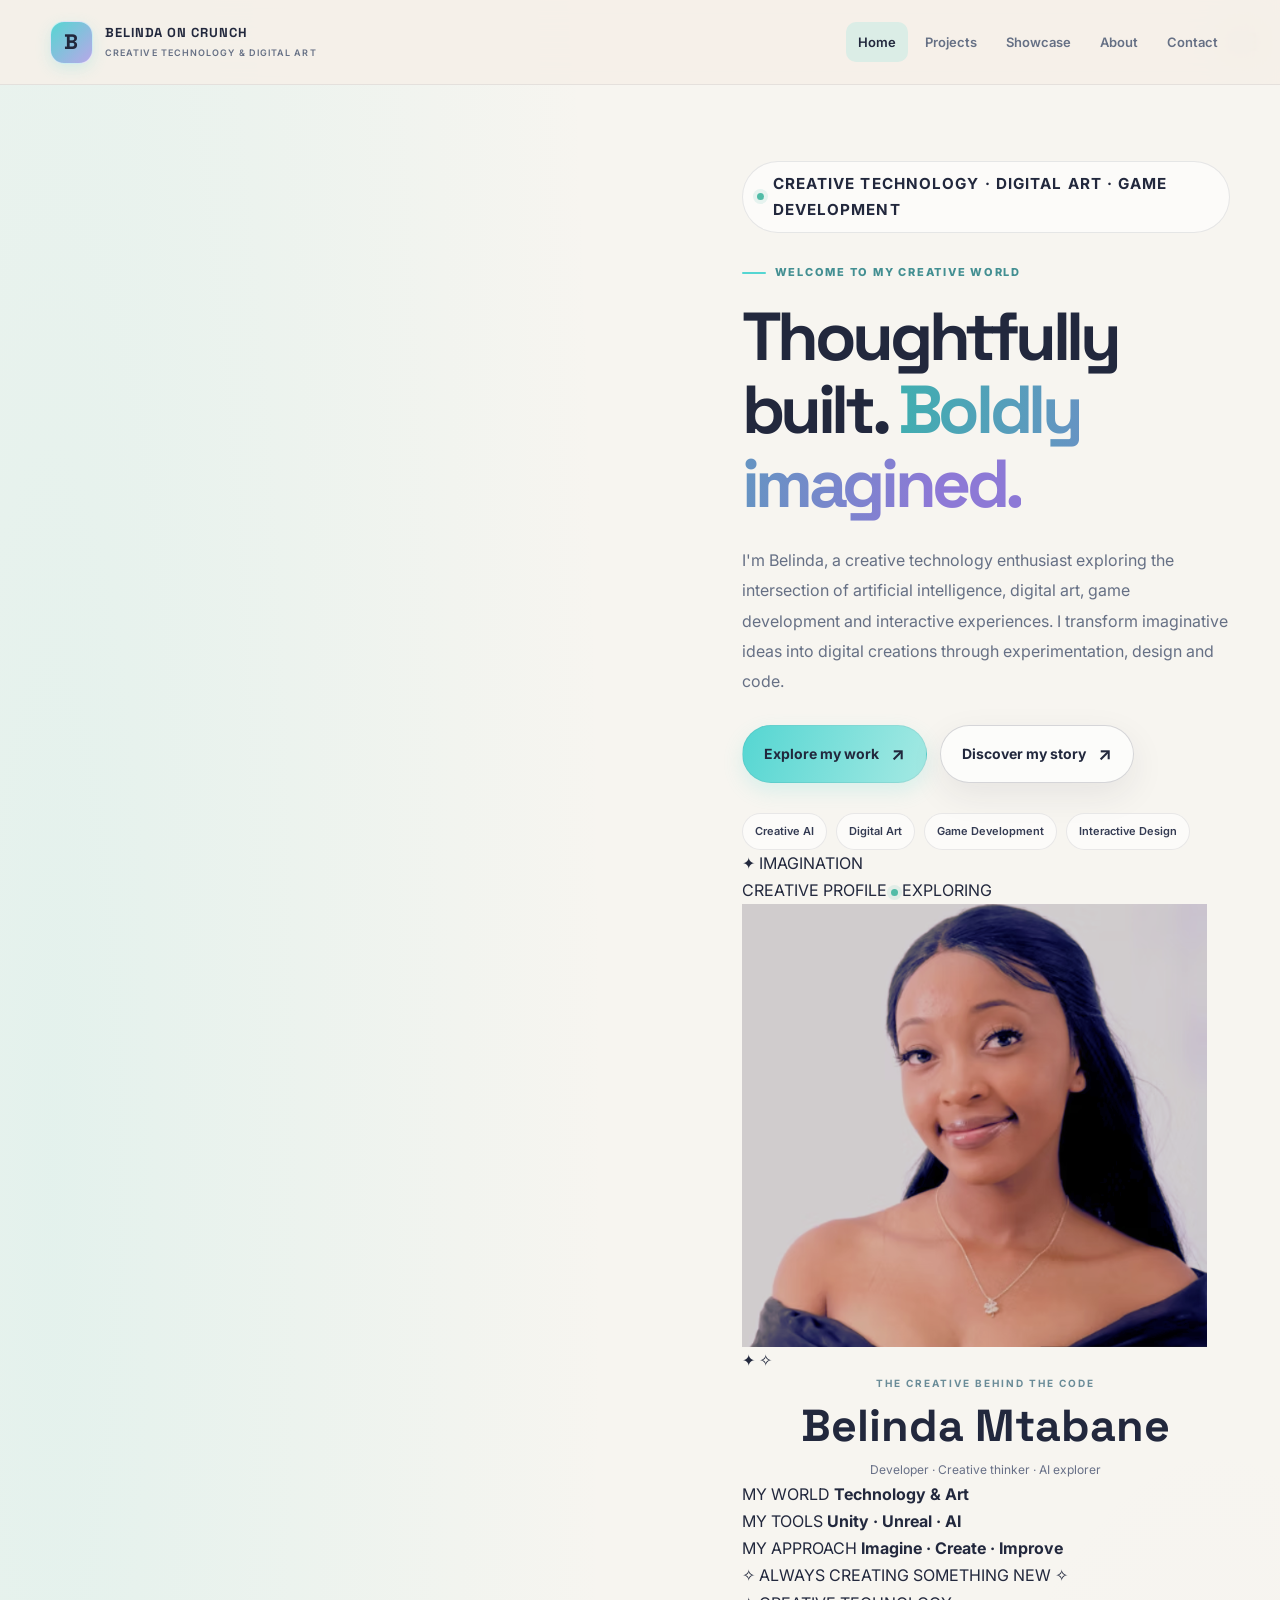
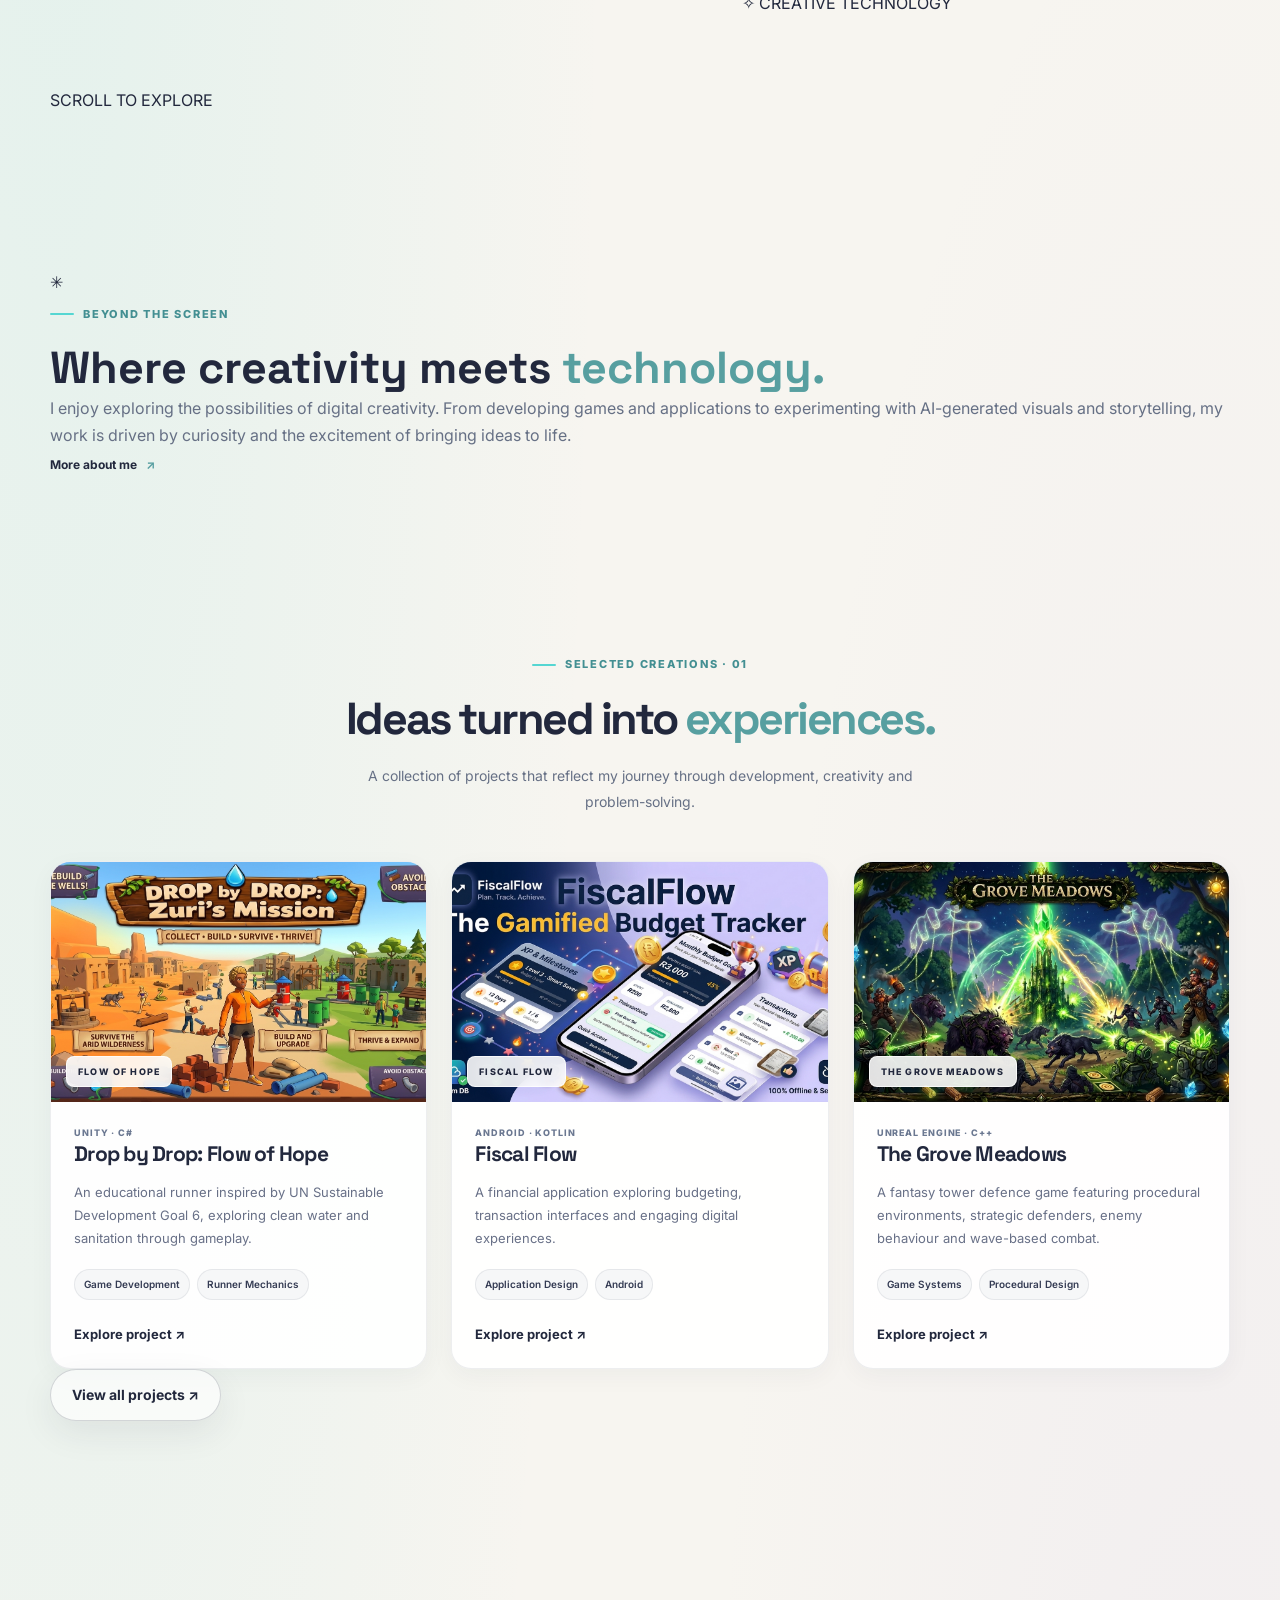
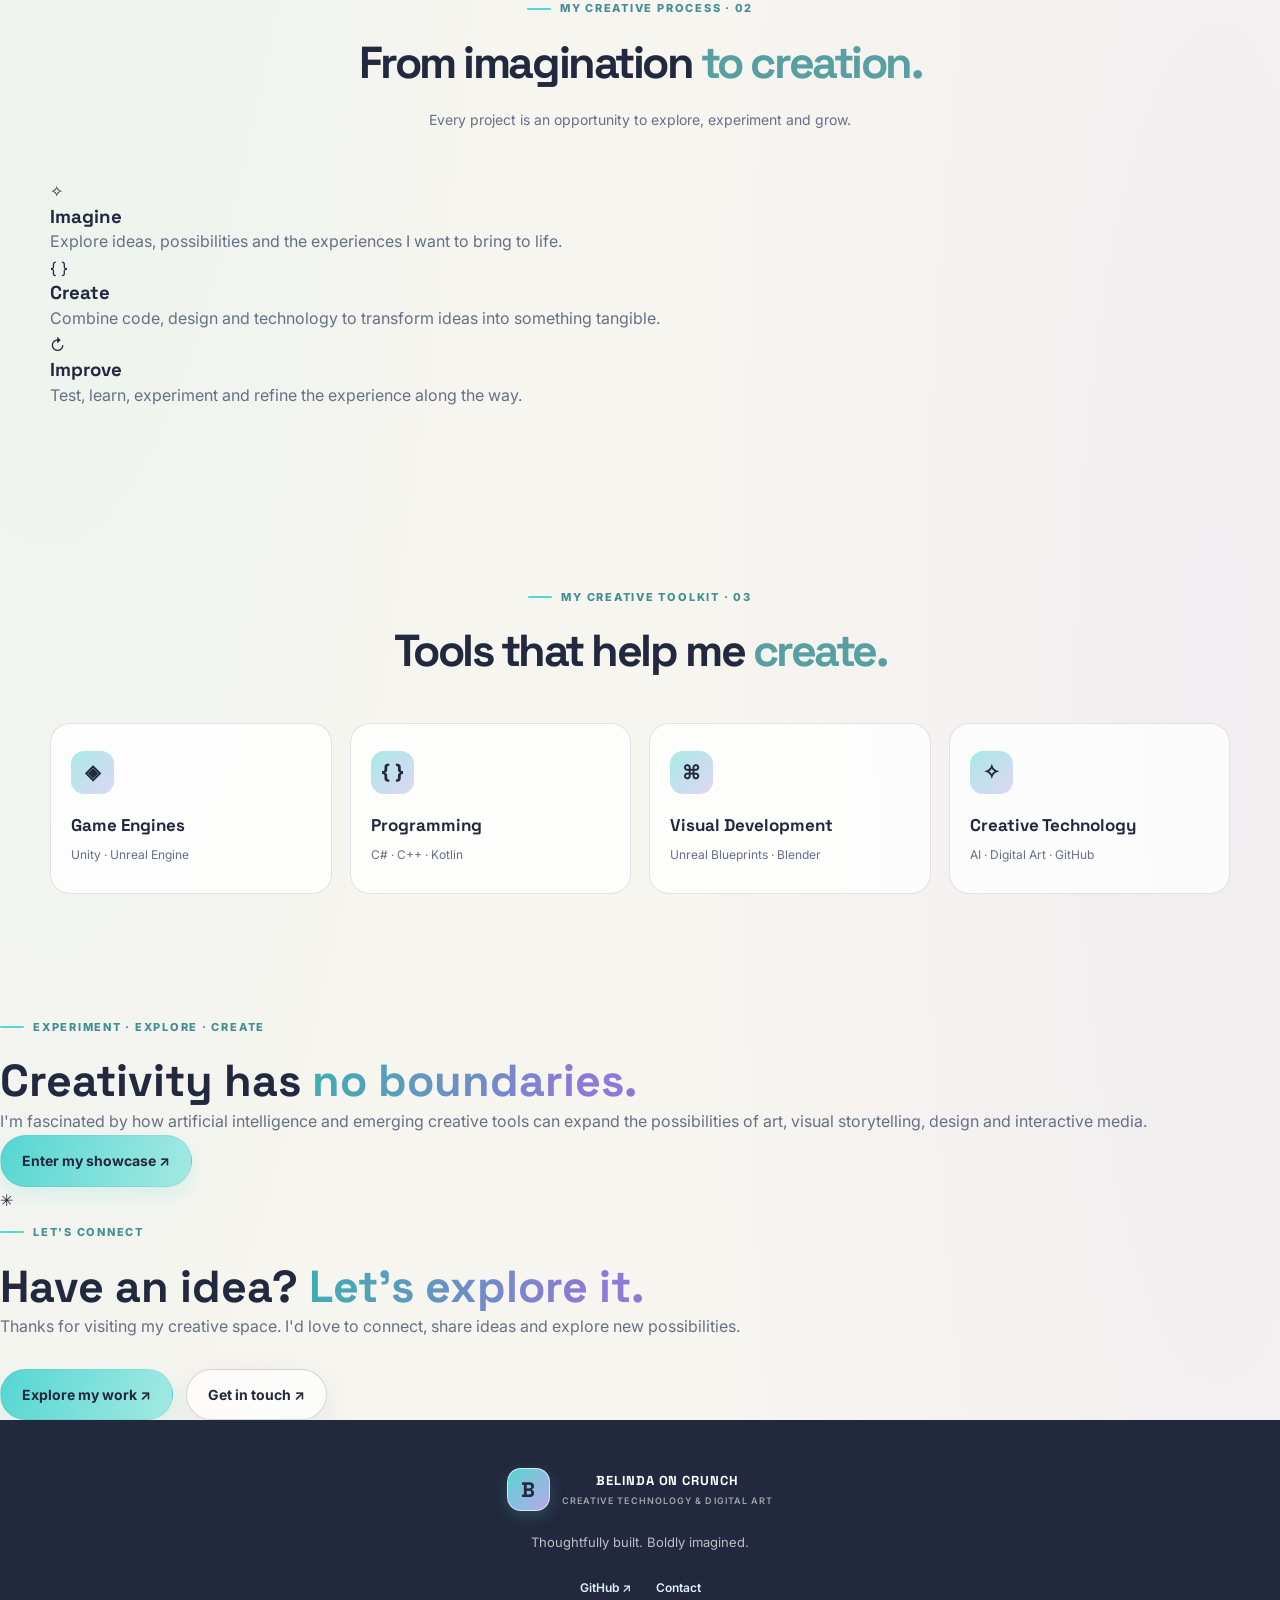
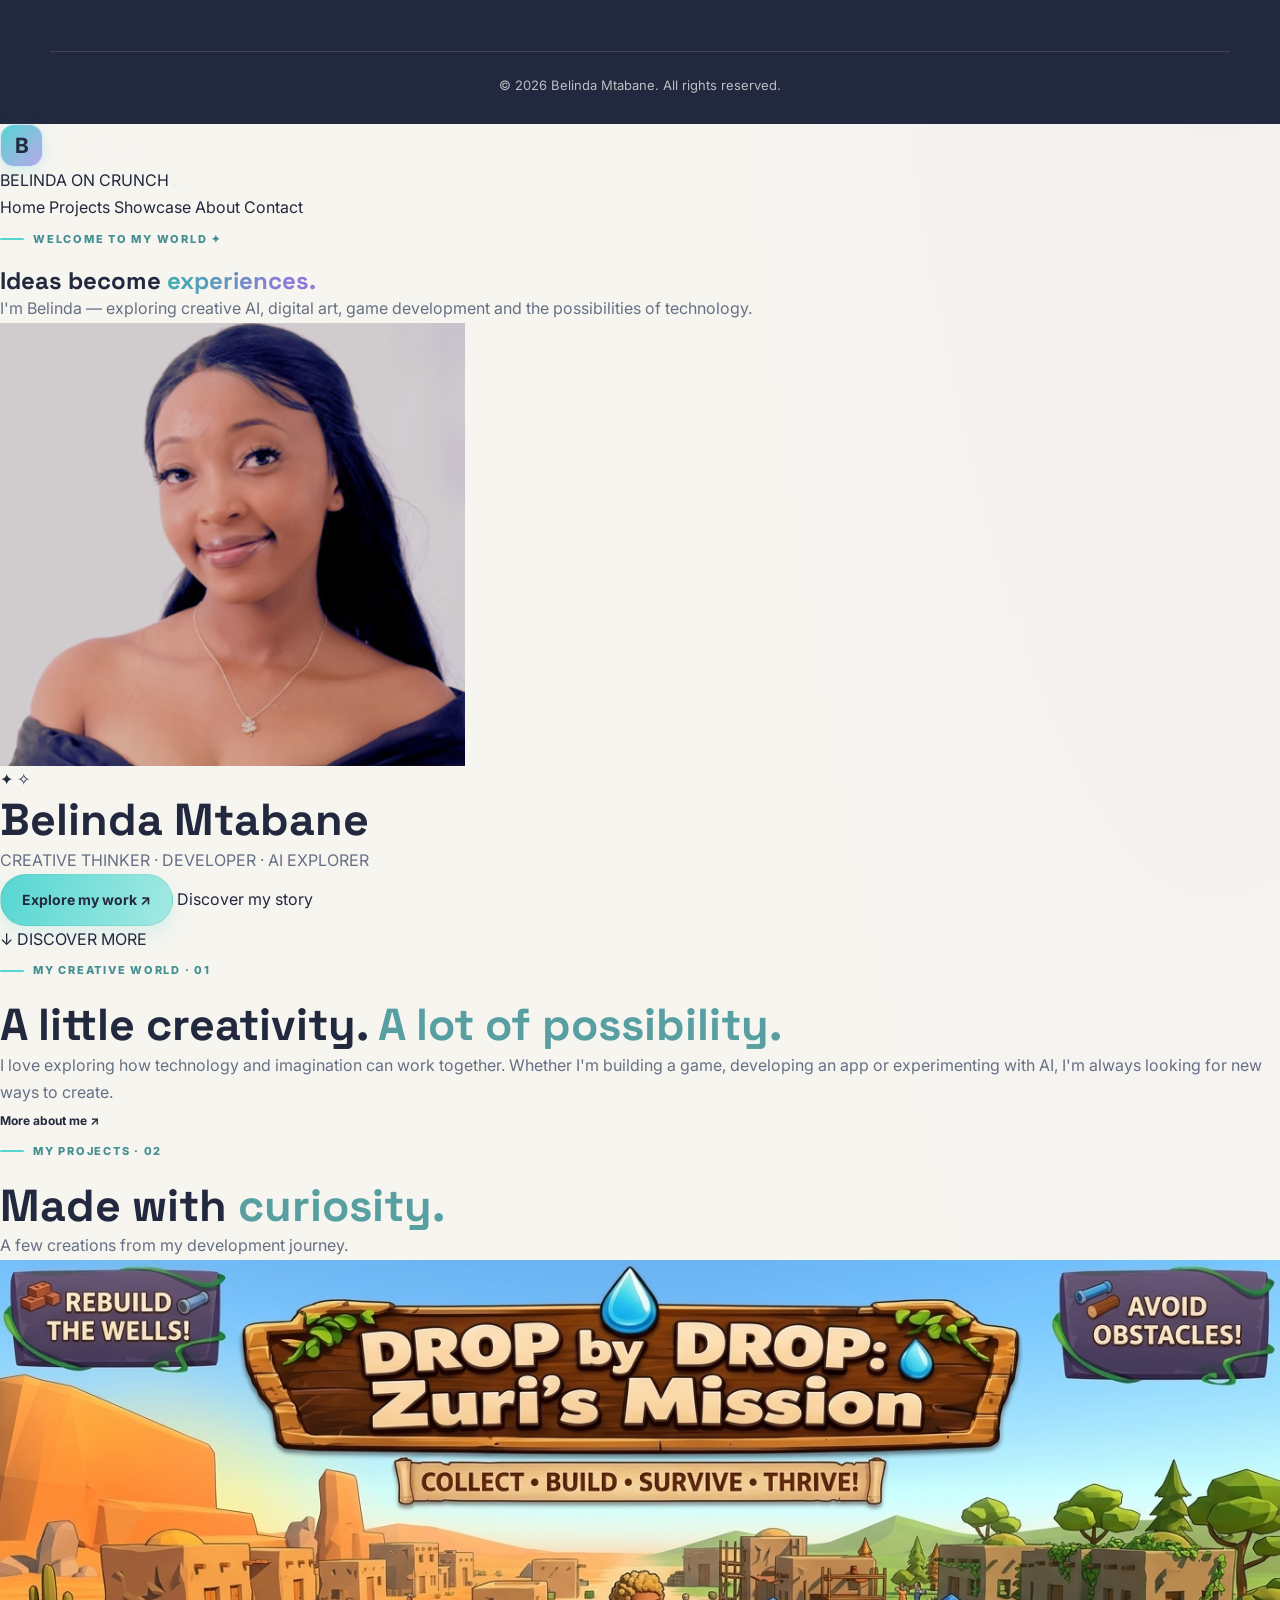
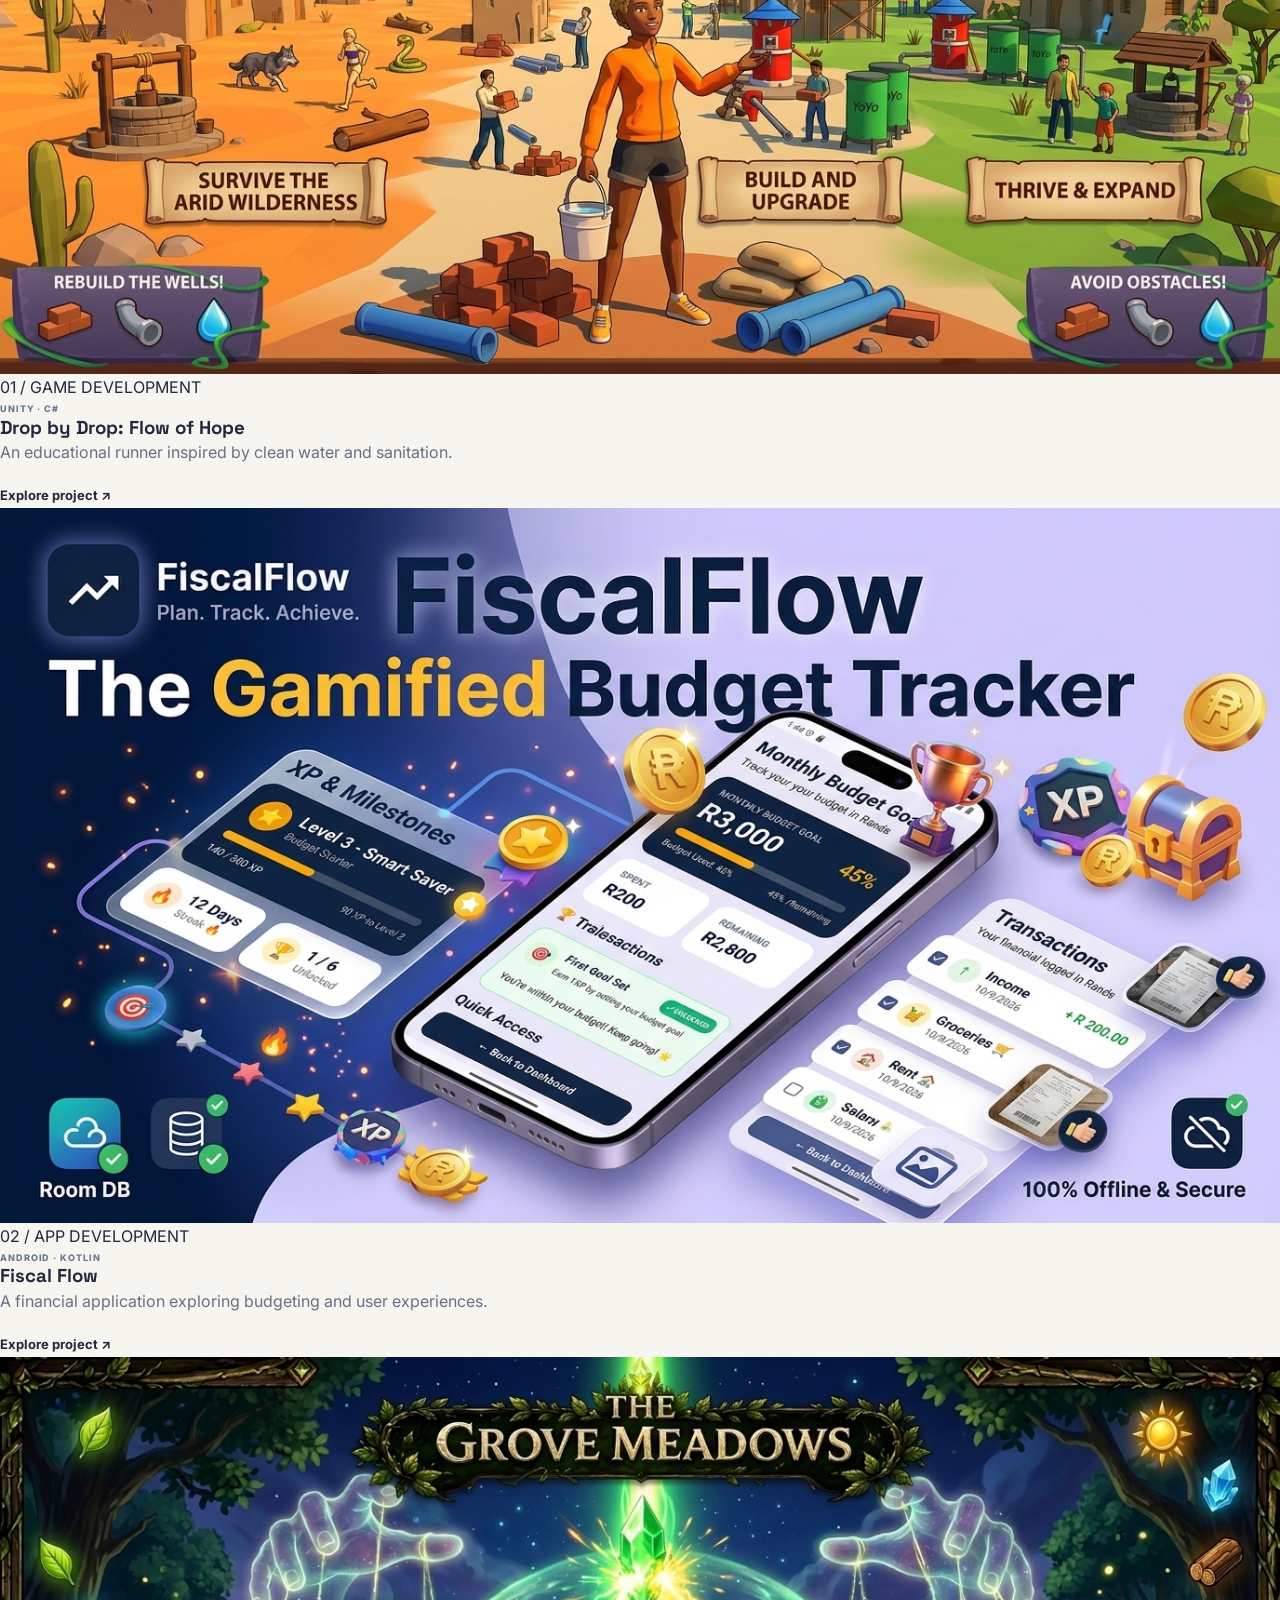
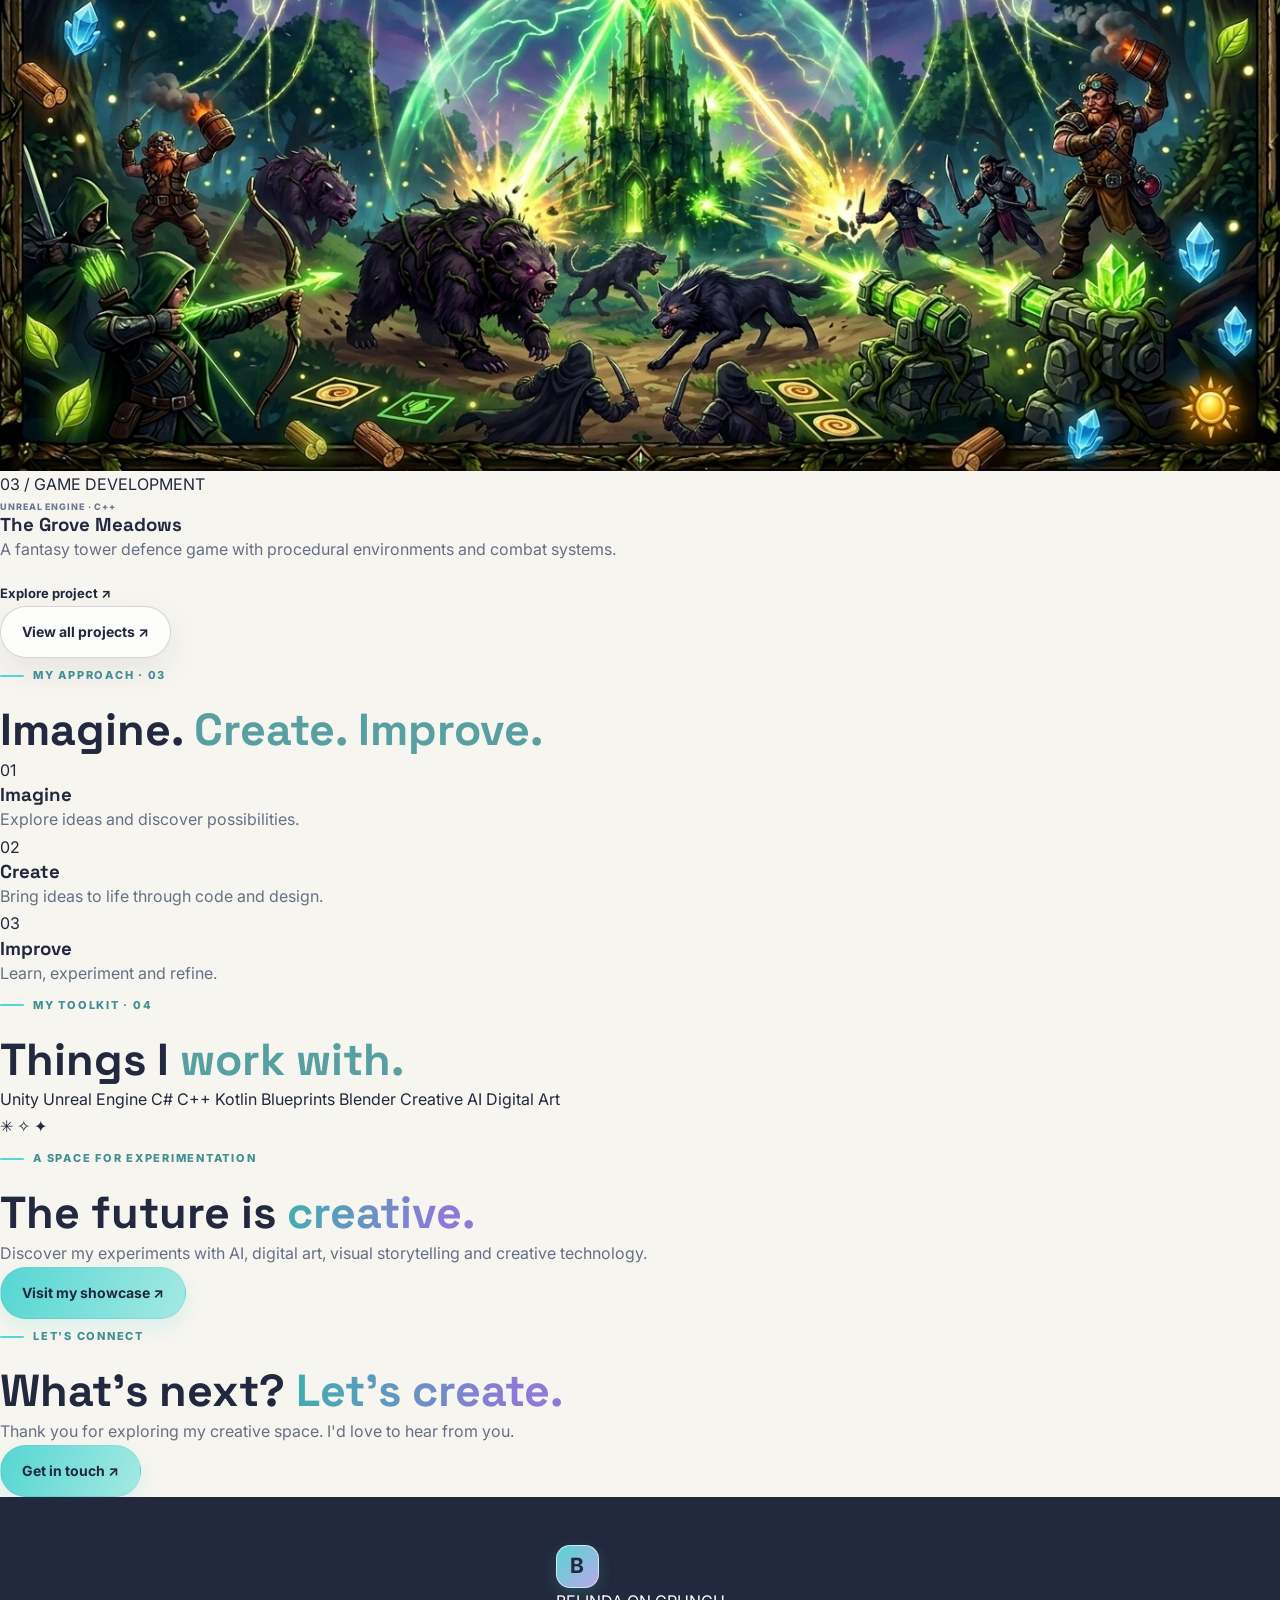
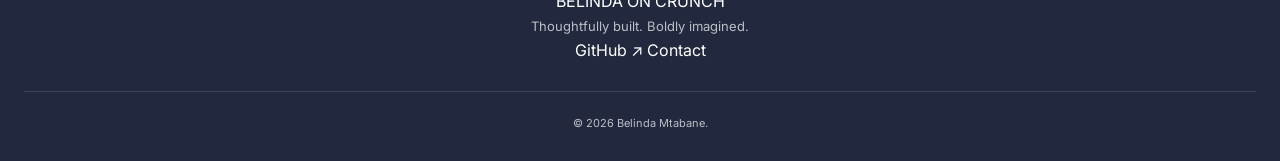
==== commit 649c689a: "Update index.html" ====
--- a/index.html
+++ b/index.html
@@ -2,630 +2,942 @@
 <!DOCTYPE html>
 <html lang="en">
 <head>
-  <meta charset="UTF-8">
-  <meta name="viewport" content="width=device-width, initial-scale=1.0">
-  <meta name="theme-color" content="#17172B">
-  <meta name="description" content="Belinda Mtabane — Creative technologist, AI explorer, digital artist and game developer creating imaginative digital experiences.">
-  <meta name="author" content="Belinda Mtabane">
-
-  <title>Belinda on Crunch | Creative Technology & Digital Art</title>
-
-  <link rel="stylesheet" href="style.css">
-
-  <link rel="preconnect" href="https://fonts.googleapis.com">
-  <link rel="preconnect" href="https://fonts.gstatic.com" crossorigin>
-
-  <link href="https://fonts.googleapis.com/css2?family=Inter:wght@400;500;600;700;800&family=Space+Grotesk:wght@400;500;600;700&display=swap" rel="stylesheet">
+    <meta charset="UTF-8">
+    <meta name="viewport" content="width=device-width, initial-scale=1.0">
+    <meta name="theme-color" content="#10101D">
+
+    <meta name="description" content="Belinda on Crunch — Creative technology, AI exploration, digital art, game development and imaginative digital experiences.">
+
+    <meta name="author" content="Belinda Mtabane">
+
+    <title>Belinda on Crunch | Creative Technology & Digital Art</title>
+
+    <link rel="stylesheet" href="style.css">
+
+    <link rel="preconnect" href="https://fonts.googleapis.com">
+    <link rel="preconnect" href="https://fonts.gstatic.com" crossorigin>
+
+    <link href="https://fonts.googleapis.com/css2?family=Inter:wght@400;500;600;700;800&family=Space+Grotesk:wght@400;500;600;700&display=swap" rel="stylesheet">
 </head>
 
 <body class="home-page">
 
-  <!-- HEADER -->
-  <header class="site-header">
-    <nav class="navigation" aria-label="Main navigation">
-
-      <a class="brand" href="index.html" aria-label="Belinda on Crunch home">
-        <span class="brand-mark">B</span>
-        <span>
-          BELINDA ON CRUNCH
-          <small>CREATIVE TECHNOLOGY & DIGITAL ART</small>
-        </span>
-      </a>
-
-      <!-- *** Added responsive mobile navigation button -->
-      <button
-        class="mobile-menu-toggle"
-        type="button"
-        aria-label="Open navigation menu"
-        aria-expanded="false"
-        aria-controls="primary-navigation"
-      >
-        <span></span>
-        <span></span>
-        <span></span>
-      </button>
-
-      <div class="nav-links" id="primary-navigation">
-        <a href="index.html" aria-current="page">Home</a>
-        <a href="projects.html">Projects</a>
-        <a href="showcase.html">Showcase</a>
-        <a href="about.html">About</a>
-        <a href="contact.html">Contact</a>
-      </div>
-
-    </nav>
-  </header>
-
-  <main class="home-main">
-
-    <!-- HERO SECTION -->
-    <section class="hero home-hero" id="home">
-
-      <!-- *** Decorative artistic background -->
-      <div class="hero-art-background" aria-hidden="true">
-        <div class="art-orb art-orb-one"></div>
-        <div class="art-orb art-orb-two"></div>
-        <div class="art-orb art-orb-three"></div>
-        <div class="art-ring"></div>
-      </div>
-
-      <div class="hero-content home-hero-content">
-
-        <div class="home-intro-label">
-          <span class="availability-dot"></span>
-          CREATIVE TECHNOLOGY · DIGITAL ART · GAME DEVELOPMENT
-        </div>
-
-        <p class="eyebrow">WELCOME TO MY CREATIVE WORLD</p>
-
-        <h1>
-          Thoughtfully built.<br>
-          <span class="gradient-text">Boldly imagined.</span>
-        </h1>
-
-        <p class="hero-description">
-          I'm Belinda, a creative technology enthusiast exploring the
-          intersection of artificial intelligence, digital art,
-          game development and interactive experiences.
-
-          I turn imaginative ideas into digital creations through
-          experimentation, design and code.
-        </p>
-
-        <div class="hero-actions">
-
-          <a class="button" href="projects.html">
-            Explore my work <span>↗</span>
-          </a>
-
-          <a class="button button-secondary" href="about.html">
-            Learn about me <span>↗</span>
-          </a>
-
-        </div>
-
-        <div class="hero-tags">
-          <span>Creative AI</span>
-          <span>Digital Art</span>
-          <span>Unity</span>
-          <span>Unreal Engine</span>
-          <span>C#</span>
-        </div>
-
-        <!-- CREATIVE PROFILE STATS -->
-        <div class="home-quick-stats">
-
-          <div class="quick-stat">
-            <span class="quick-stat-icon">✧</span>
-            <span>
-              <strong>Creative</strong>
-              <small>Visual exploration</small>
-            </span>
-          </div>
-
-          <div class="quick-stat">
-            <span class="quick-stat-icon">{ }</span>
-            <span>
-              <strong>Technical</strong>
-              <small>Code and systems</small>
-            </span>
-          </div>
-
-          <div class="quick-stat">
-            <span class="quick-stat-icon">↗</span>
-            <span>
-              <strong>Innovative</strong>
-              <small>Ideas into experiences</small>
-            </span>
-          </div>
-
-        </div>
-
-      </div>
-
-      <!-- DEVELOPER PROFILE -->
-      <div class="home-visual-stage">
-
-        <aside class="developer-panel home-profile-card"
-          aria-label="Creative profile">
-
-          <div class="panel-top">
-            <span>CREATIVE PROFILE</span>
-
-            <span class="panel-indicator">
-              <span class="availability-dot"></span>
-              PORTFOLIO
-            </span>
-          </div>
-
-          <div class="avatar-placeholder home-avatar">
-
-            <div class="avatar-glow" aria-hidden="true"></div>
-
-            <img
-              class="profile-image"
-              src="assets/images/belinda-portrait.png"
-              alt="Portrait of Belinda Mtabane"
+    <!-- =========================================
+         DESKTOP EXPERIENCE
+         ========================================= -->
+
+    <div class="desktop-home">
+
+        <!-- DESKTOP NAVIGATION -->
+        <header class="site-header desktop-header">
+            <nav class="navigation" aria-label="Desktop navigation">
+
+                <a class="brand" href="index.html">
+                    <span class="brand-mark">B</span>
+                    <span>
+                        BELINDA ON CRUNCH
+                        <small>CREATIVE TECHNOLOGY & DIGITAL ART</small>
+                    </span>
+                </a>
+
+                <div class="nav-links">
+                    <a href="index.html" aria-current="page">Home</a>
+                    <a href="projects.html">Projects</a>
+                    <a href="showcase.html">Showcase</a>
+                    <a href="about.html">About</a>
+                    <a href="contact.html">Contact</a>
+                </div>
+
+            </nav>
+        </header>
+
+        <main>
+
+            <!-- DESKTOP HERO -->
+            <section class="hero desktop-hero" id="home">
+
+                <div class="desktop-hero-background" aria-hidden="true">
+                    <div class="hero-orb orb-one"></div>
+                    <div class="hero-orb orb-two"></div>
+                    <div class="hero-orb orb-three"></div>
+                    <div class="hero-grid"></div>
+                    <div class="hero-ring"></div>
+                </div>
+
+                <div class="desktop-hero-layout">
+
+                    <div class="desktop-hero-copy">
+
+                        <div class="home-intro-label">
+                            <span class="availability-dot"></span>
+                            CREATIVE TECHNOLOGY · DIGITAL ART · GAME DEVELOPMENT
+                        </div>
+
+                        <p class="eyebrow">WELCOME TO MY CREATIVE WORLD</p>
+
+                        <h1>
+                            Thoughtfully built.
+                            <span class="gradient-text">Boldly imagined.</span>
+                        </h1>
+
+                        <p class="hero-description">
+                            I'm Belinda, a creative technology enthusiast
+                            exploring the intersection of artificial intelligence,
+                            digital art, game development and interactive experiences.
+
+                            I transform imaginative ideas into digital creations
+                            through experimentation, design and code.
+                        </p>
+
+                        <div class="hero-actions">
+
+                            <a class="button" href="projects.html">
+                                Explore my work <span>↗</span>
+                            </a>
+
+                            <a class="button button-secondary" href="about.html">
+                                Discover my story <span>↗</span>
+                            </a>
+
+                        </div>
+
+                        <div class="hero-tags">
+                            <span>Creative AI</span>
+                            <span>Digital Art</span>
+                            <span>Game Development</span>
+                            <span>Interactive Design</span>
+                        </div>
+
+                    </div>
+
+                    <!-- DESKTOP PROFILE ARTWORK -->
+                    <div class="desktop-profile-stage">
+
+                        <div class="floating-label floating-label-top">
+                            <span>✦</span> IMAGINATION
+                        </div>
+
+                        <div class="desktop-profile-card">
+
+                            <div class="profile-card-top">
+                                <span>CREATIVE PROFILE</span>
+                                <span class="profile-status">
+                                    <span class="availability-dot"></span>
+                                    EXPLORING
+                                </span>
+                            </div>
+
+                            <div class="desktop-portrait-frame">
+
+                                <div class="portrait-glow"></div>
+
+                                <img
+                                    src="assets/images/belinda-portrait.png"
+                                    alt="Portrait of Belinda Mtabane"
+                                    class="profile-image"
+                                >
+
+                                <div class="portrait-decoration decoration-one"></div>
+                                <div class="portrait-decoration decoration-two"></div>
+
+                                <span class="portrait-star star-one">✦</span>
+                                <span class="portrait-star star-two">✧</span>
+
+                            </div>
+
+                            <div class="profile-heading">
+                                <p class="profile-kicker">THE CREATIVE BEHIND THE CODE</p>
+                                <h2>Belinda Mtabane</h2>
+                                <p>Developer · Creative thinker · AI explorer</p>
+                            </div>
+
+                            <div class="profile-divider"></div>
+
+                            <div class="profile-information">
+                                <div>
+                                    <span>MY WORLD</span>
+                                    <strong>Technology & Art</strong>
+                                </div>
+
+                                <div>
+                                    <span>MY TOOLS</span>
+                                    <strong>Unity · Unreal · AI</strong>
+                                </div>
+
+                                <div>
+                                    <span>MY APPROACH</span>
+                                    <strong>Imagine · Create · Improve</strong>
+                                </div>
+                            </div>
+
+                            <div class="profile-card-bottom">
+                                <span>✧</span>
+                                ALWAYS CREATING SOMETHING NEW
+                                <span>✧</span>
+                            </div>
+
+                        </div>
+
+                        <div class="floating-label floating-label-bottom">
+                            <span>✧</span> CREATIVE TECHNOLOGY
+                        </div>
+
+                    </div>
+
+                </div>
+
+                <div class="desktop-scroll-indicator">
+                    <span></span>
+                    SCROLL TO EXPLORE
+                </div>
+
+            </section>
+
+            <!-- DESKTOP INTRODUCTION -->
+            <section class="section desktop-introduction">
+
+                <div class="intro-art-symbol" aria-hidden="true">✳</div>
+
+                <div class="desktop-intro-content">
+
+                    <p class="eyebrow">BEYOND THE SCREEN</p>
+
+                    <h2>
+                        Where creativity meets
+                        <span class="accent">technology.</span>
+                    </h2>
+
+                    <p>
+                        I enjoy exploring the possibilities of digital creativity.
+                        From developing games and applications to experimenting
+                        with AI-generated visuals and storytelling, my work is
+                        driven by curiosity and the excitement of bringing ideas
+                        to life.
+                    </p>
+
+                    <a class="text-link" href="about.html">
+                        More about me <span>↗</span>
+                    </a>
+
+                </div>
+
+            </section>
+
+            <!-- DESKTOP PROJECTS -->
+            <section class="section desktop-projects" id="projects">
+
+                <div class="section-heading">
+                    <p class="eyebrow">SELECTED CREATIONS · 01</p>
+
+                    <h2>
+                        Ideas turned into
+                        <span class="accent">experiences.</span>
+                    </h2>
+
+                    <p>
+                        A collection of projects that reflect my journey
+                        through development, creativity and problem-solving.
+                    </p>
+                </div>
+
+                <div class="project-grid">
+
+                    <article class="project-card">
+
+                        <div class="project-visual">
+                            <img
+                                src="assets/images/drop-by-drop-cover.jpg"
+                                alt="Drop by Drop: Flow of Hope"
+                                class="project-image"
+                                loading="lazy"
+                            >
+                            <span class="project-number">01</span>
+                            <span class="visual-caption">FLOW OF HOPE</span>
+                        </div>
+
+                        <div class="project-content">
+
+                            <span class="project-type">UNITY · C#</span>
+
+                            <h3>Drop by Drop: Flow of Hope</h3>
+
+                            <p>
+                                An educational runner inspired by UN Sustainable
+                                Development Goal 6, exploring clean water and
+                                sanitation through gameplay.
+                            </p>
+
+                            <div class="project-tags">
+                                <span>Game Development</span>
+                                <span>Runner Mechanics</span>
+                            </div>
+
+                            <a href="projects/drop-by-drop.html" class="project-link">
+                                Explore project ↗
+                            </a>
+
+                        </div>
+
+                    </article>
+
+                    <article class="project-card">
+
+                        <div class="project-visual">
+                            <img
+                                src="assets/images/fiscal-flow-cover.jpg"
+                                alt="Fiscal Flow financial application"
+                                class="project-image"
+                                loading="lazy"
+                            >
+                            <span class="project-number">02</span>
+                            <span class="visual-caption">FISCAL FLOW</span>
+                        </div>
+
+                        <div class="project-content">
+
+                            <span class="project-type">ANDROID · KOTLIN</span>
+
+                            <h3>Fiscal Flow</h3>
+
+                            <p>
+                                A financial application exploring budgeting,
+                                transaction interfaces and engaging digital
+                                experiences.
+                            </p>
+
+                            <div class="project-tags">
+                                <span>Application Design</span>
+                                <span>Android</span>
+                            </div>
+
+                            <a href="projects/fiscal-flow.html" class="project-link">
+                                Explore project ↗
+                            </a>
+
+                        </div>
+
+                    </article>
+
+                    <article class="project-card">
+
+                        <div class="project-visual">
+                            <img
+                                src="assets/images/grove-meadows-cover.jpg"
+                                alt="The Grove Meadows fantasy tower defence game"
+                                class="project-image"
+                                loading="lazy"
+                            >
+                            <span class="project-number">03</span>
+                            <span class="visual-caption">THE GROVE MEADOWS</span>
+                        </div>
+
+                        <div class="project-content">
+
+                            <span class="project-type">UNREAL ENGINE · C++</span>
+
+                            <h3>The Grove Meadows</h3>
+
+                            <p>
+                                A fantasy tower defence game featuring
+                                procedural environments, strategic defenders,
+                                enemy behaviour and wave-based combat.
+                            </p>
+
+                            <div class="project-tags">
+                                <span>Game Systems</span>
+                                <span>Procedural Design</span>
+                            </div>
+
+                            <a href="projects/grove-meadows.html" class="project-link">
+                                Explore project ↗
+                            </a>
+
+                        </div>
+
+                    </article>
+
+                </div>
+
+                <div class="section-bottom-action">
+                    <a href="projects.html" class="button button-secondary">
+                        View all projects ↗
+                    </a>
+                </div>
+
+            </section>
+
+            <!-- DESKTOP CREATIVE PROCESS -->
+            <section class="desktop-process-section">
+
+                <div class="section">
+
+                    <div class="section-heading">
+                        <p class="eyebrow">MY CREATIVE PROCESS · 02</p>
+
+                        <h2>
+                            From imagination
+                            <span class="accent">to creation.</span>
+                        </h2>
+
+                        <p>
+                            Every project is an opportunity to explore,
+                            experiment and grow.
+                        </p>
+                    </div>
+
+                    <div class="process-grid">
+
+                        <article class="process-card">
+                            <span class="process-number">01</span>
+                            <div class="process-symbol">✧</div>
+                            <h3>Imagine</h3>
+                            <p>
+                                Explore ideas, possibilities and the
+                                experiences I want to bring to life.
+                            </p>
+                        </article>
+
+                        <article class="process-card">
+                            <span class="process-number">02</span>
+                            <div class="process-symbol">{ }</div>
+                            <h3>Create</h3>
+                            <p>
+                                Combine code, design and technology
+                                to transform ideas into something tangible.
+                            </p>
+                        </article>
+
+                        <article class="process-card">
+                            <span class="process-number">03</span>
+                            <div class="process-symbol">↻</div>
+                            <h3>Improve</h3>
+                            <p>
+                                Test, learn, experiment and refine
+                                the experience along the way.
+                            </p>
+                        </article>
+
+                    </div>
+
+                </div>
+
+            </section>
+
+            <!-- DESKTOP SKILLS -->
+            <section class="section desktop-skills">
+
+                <div class="section-heading">
+                    <p class="eyebrow">MY CREATIVE TOOLKIT · 03</p>
+
+                    <h2>
+                        Tools that help me
+                        <span class="accent">create.</span>
+                    </h2>
+                </div>
+
+                <div class="skills-grid">
+
+                    <article class="skill-card">
+                        <span class="skill-icon">◈</span>
+                        <h3>Game Engines</h3>
+                        <p>Unity · Unreal Engine</p>
+                    </article>
+
+                    <article class="skill-card">
+                        <span class="skill-icon">{ }</span>
+                        <h3>Programming</h3>
+                        <p>C# · C++ · Kotlin</p>
+                    </article>
+
+                    <article class="skill-card">
+                        <span class="skill-icon">⌘</span>
+                        <h3>Visual Development</h3>
+                        <p>Unreal Blueprints · Blender</p>
+                    </article>
+
+                    <article class="skill-card">
+                        <span class="skill-icon">✧</span>
+                        <h3>Creative Technology</h3>
+                        <p>AI · Digital Art · GitHub</p>
+                    </article>
+
+                </div>
+
+            </section>
+
+            <!-- DESKTOP CREATIVE AI FEATURE -->
+            <section class="desktop-creative-feature">
+
+                <div class="creative-feature-decoration" aria-hidden="true">
+                    <div class="feature-shape feature-shape-one"></div>
+                    <div class="feature-shape feature-shape-two"></div>
+                    <div class="feature-shape feature-shape-three"></div>
+                </div>
+
+                <div class="creative-feature-copy">
+
+                    <p class="eyebrow">EXPERIMENT · EXPLORE · CREATE</p>
+
+                    <h2>
+                        Creativity has
+                        <span class="gradient-text">no boundaries.</span>
+                    </h2>
+
+                    <p>
+                        I'm fascinated by how artificial intelligence and
+                        emerging creative tools can expand the possibilities
+                        of art, visual storytelling, design and interactive media.
+                    </p>
+
+                    <a href="showcase.html" class="button">
+                        Enter my showcase ↗
+                    </a>
+
+                </div>
+
+            </section>
+
+            <!-- DESKTOP CONTACT -->
+            <section class="desktop-closing-section">
+
+                <div class="closing-decoration" aria-hidden="true">✳</div>
+
+                <p class="eyebrow">LET'S CONNECT</p>
+
+                <h2>
+                    Have an idea?
+                    <span class="gradient-text">Let's explore it.</span>
+                </h2>
+
+                <p>
+                    Thanks for visiting my creative space.
+                    I'd love to connect, share ideas and explore new possibilities.
+                </p>
+
+                <div class="hero-actions">
+                    <a href="projects.html" class="button">
+                        Explore my work ↗
+                    </a>
+
+                    <a href="contact.html" class="button button-secondary">
+                        Get in touch ↗
+                    </a>
+                </div>
+
+            </section>
+
+        </main>
+
+        <!-- DESKTOP FOOTER -->
+        <footer class="site-footer desktop-footer">
+
+            <div class="footer-content">
+
+                <a class="brand footer-brand" href="index.html">
+                    <span class="brand-mark">B</span>
+                    <span>
+                        BELINDA ON CRUNCH
+                        <small>CREATIVE TECHNOLOGY & DIGITAL ART</small>
+                    </span>
+                </a>
+
+                <p>Thoughtfully built. Boldly imagined.</p>
+
+                <div class="footer-links">
+                    <a href="https://github.com/BelindaMtabane"
+                       target="_blank" rel="noopener noreferrer">GitHub ↗</a>
+                    <a href="contact.html">Contact</a>
+                </div>
+
+                <p class="copyright">
+                    &copy; 2026 Belinda Mtabane. All rights reserved.
+                </p>
+
+            </div>
+
+        </footer>
+
+    </div>
+
+
+    <!-- =========================================
+         MOBILE EXPERIENCE
+         ========================================= -->
+
+    <div class="mobile-home">
+
+        <!-- MOBILE HEADER -->
+        <header class="mobile-header">
+
+            <a class="mobile-brand" href="index.html">
+                <span class="brand-mark">B</span>
+                <span>BELINDA ON CRUNCH</span>
+            </a>
+
+            <button
+                class="mobile-menu-toggle"
+                type="button"
+                aria-label="Open navigation menu"
+                aria-expanded="false"
+                aria-controls="mobile-navigation"
             >
-
-            <div class="orbit orbit-one" aria-hidden="true"></div>
-            <div class="orbit orbit-two" aria-hidden="true"></div>
-
-            <span class="avatar-sparkle sparkle-one" aria-hidden="true">✦</span>
-            <span class="avatar-sparkle sparkle-two" aria-hidden="true">✧</span>
-
-          </div>
-
-          <div class="profile-heading">
-            <p class="profile-kicker">HELLO, I'M</p>
-            <h2>Belinda Mtabane</h2>
-            <p>Creative thinker. Developer. AI explorer. Always creating.</p>
-          </div>
-
-          <div class="panel-divider"></div>
-
-          <div class="profile-row">
-            <span>Focus</span>
-            <strong>Creative technology</strong>
-          </div>
-
-          <div class="profile-row">
-            <span>Development</span>
-            <strong>Unity &amp; Unreal Engine</strong>
-          </div>
-
-          <div class="profile-row">
-            <span>Creative tools</span>
-            <strong>AI &amp; digital design</strong>
-          </div>
-
-          <div class="profile-note">
-            <span>✦</span>
-            <p>Curiosity turns ideas into experiences.</p>
-          </div>
-
-          <div class="panel-footer">
-            <span class="tiny-sparkle">✦</span>
-            <span>THOUGHTFULLY BUILT. BOLDLY IMAGINED.</span>
-          </div>
-
-        </aside>
-
-      </div>
-
-    </section>
-
-    <!-- INTRODUCTION -->
-    <section class="section home-introduction">
-
-      <div class="intro-orb" aria-hidden="true">✧</div>
-
-      <div class="home-intro-copy">
-        <p class="eyebrow">A LITTLE ABOUT MY WORK</p>
-
-        <h2>
-          Where creativity meets
-          <span class="accent">technology.</span>
-        </h2>
-
-        <p>
-          I explore how artificial intelligence, code, visual design
-          and imagination can come together to create meaningful
-          digital experiences.
-
-          From interactive games and applications to AI-assisted
-          artwork and storytelling, I enjoy experimenting with
-          new ways to bring ideas to life.
-        </p>
-      </div>
-
-      <a class="text-link" href="about.html">
-        Get to know me <span>↗</span>
-      </a>
-
-    </section>
-
-    <!-- FEATURED PROJECTS -->
-    <section class="section projects-section" id="projects">
-
-      <div class="section-heading home-section-heading">
-        <p class="eyebrow">SELECTED WORK · 01</p>
-
-        <h2>
-          Projects I've
-          <span class="accent">worked on.</span>
-        </h2>
-
-        <p>
-          A selection of game and app development projects,
-          showcasing my learning, contributions and technical growth.
-        </p>
-      </div>
-
-      <div class="project-grid">
-
-        <!-- PROJECT 1 -->
-        <article class="project-card water-card home-project-card">
-
-          <div class="project-visual visual-water">
-
-            <img
-              class="project-image"
-              src="assets/images/drop-by-drop-cover.jpg"
-              alt="Drop by Drop: Flow of Hope game"
-              loading="lazy"
-            >
-
-            <span class="visual-caption">FLOW OF HOPE</span>
-            <span class="project-image-number">01</span>
-
-          </div>
-
-          <div class="project-content">
-
-            <div class="project-meta">
-              <span class="project-type">UNITY · C#</span>
-              <span class="status status-active">PROJECT</span>
+                <span></span>
+                <span></span>
+                <span></span>
+            </button>
+
+            <nav class="mobile-navigation"
+                 id="mobile-navigation"
+                 aria-label="Mobile navigation">
+
+                <a href="index.html">Home</a>
+                <a href="projects.html">Projects</a>
+                <a href="showcase.html">Showcase</a>
+                <a href="about.html">About</a>
+                <a href="contact.html">Contact</a>
+
+            </nav>
+
+        </header>
+
+        <main>
+
+            <!-- MOBILE HERO -->
+            <section class="mobile-hero">
+
+                <div class="mobile-hero-art" aria-hidden="true">
+                    <div class="mobile-orb mobile-orb-one"></div>
+                    <div class="mobile-orb mobile-orb-two"></div>
+                    <div class="mobile-art-ring"></div>
+                </div>
+
+                <div class="mobile-hero-content">
+
+                    <p class="eyebrow">WELCOME TO MY WORLD ✦</p>
+
+                    <h1>
+                        Ideas become
+                        <span class="gradient-text">experiences.</span>
+                    </h1>
+
+                    <p class="mobile-hero-description">
+                        I'm Belinda — exploring creative AI, digital art,
+                        game development and the possibilities of technology.
+                    </p>
+
+                    <div class="mobile-portrait-container">
+
+                        <div class="mobile-portrait-glow"></div>
+
+                        <img
+                            src="assets/images/belinda-portrait.png"
+                            alt="Portrait of Belinda Mtabane"
+                            class="mobile-portrait"
+                        >
+
+                        <span class="mobile-portrait-star mobile-star-one">✦</span>
+                        <span class="mobile-portrait-star mobile-star-two">✧</span>
+
+                    </div>
+
+                    <h2>Belinda Mtabane</h2>
+
+                    <p class="mobile-role">
+                        CREATIVE THINKER · DEVELOPER · AI EXPLORER
+                    </p>
+
+                    <div class="mobile-hero-actions">
+                        <a href="projects.html" class="button">
+                            Explore my work ↗
+                        </a>
+
+                        <a href="about.html" class="mobile-text-link">
+                            Discover my story
+                        </a>
+                    </div>
+
+                </div>
+
+                <div class="mobile-scroll-hint">
+                    <span>↓</span> DISCOVER MORE
+                </div>
+
+            </section>
+
+            <!-- MOBILE INTRODUCTION -->
+            <section class="mobile-introduction">
+
+                <p class="eyebrow">MY CREATIVE WORLD · 01</p>
+
+                <h2>
+                    A little creativity.
+                    <span class="accent">A lot of possibility.</span>
+                </h2>
+
+                <p>
+                    I love exploring how technology and imagination
+                    can work together. Whether I'm building a game,
+                    developing an app or experimenting with AI,
+                    I'm always looking for new ways to create.
+                </p>
+
+                <a href="about.html" class="text-link">
+                    More about me ↗
+                </a>
+
+            </section>
+
+            <!-- MOBILE PROJECTS -->
+            <section class="mobile-projects" id="mobile-projects">
+
+                <div class="mobile-section-heading">
+                    <p class="eyebrow">MY PROJECTS · 02</p>
+
+                    <h2>
+                        Made with
+                        <span class="accent">curiosity.</span>
+                    </h2>
+
+                    <p>
+                        A few creations from my development journey.
+                    </p>
+                </div>
+
+                <div class="mobile-project-list">
+
+                    <article class="mobile-project-card">
+
+                        <div class="mobile-project-image">
+                            <img
+                                src="assets/images/drop-by-drop-cover.jpg"
+                                alt="Drop by Drop: Flow of Hope"
+                                loading="lazy"
+                            >
+                            <span>01 / GAME DEVELOPMENT</span>
+                        </div>
+
+                        <div class="mobile-project-content">
+                            <p class="project-type">UNITY · C#</p>
+                            <h3>Drop by Drop: Flow of Hope</h3>
+
+                            <p>
+                                An educational runner inspired by
+                                clean water and sanitation.
+                            </p>
+
+                            <a href="projects/drop-by-drop.html"
+                               class="project-link">
+                                Explore project ↗
+                            </a>
+                        </div>
+
+                    </article>
+
+                    <article class="mobile-project-card">
+
+                        <div class="mobile-project-image">
+                            <img
+                                src="assets/images/fiscal-flow-cover.jpg"
+                                alt="Fiscal Flow"
+                                loading="lazy"
+                            >
+                            <span>02 / APP DEVELOPMENT</span>
+                        </div>
+
+                        <div class="mobile-project-content">
+                            <p class="project-type">ANDROID · KOTLIN</p>
+                            <h3>Fiscal Flow</h3>
+
+                            <p>
+                                A financial application exploring
+                                budgeting and user experiences.
+                            </p>
+
+                            <a href="projects/fiscal-flow.html"
+                               class="project-link">
+                                Explore project ↗
+                            </a>
+                        </div>
+
+                    </article>
+
+                    <article class="mobile-project-card">
+
+                        <div class="mobile-project-image">
+                            <img
+                                src="assets/images/grove-meadows-cover.jpg"
+                                alt="The Grove Meadows"
+                                loading="lazy"
+                            >
+                            <span>03 / GAME DEVELOPMENT</span>
+                        </div>
+
+                        <div class="mobile-project-content">
+                            <p class="project-type">UNREAL ENGINE · C++</p>
+                            <h3>The Grove Meadows</h3>
+
+                            <p>
+                                A fantasy tower defence game with
+                                procedural environments and combat systems.
+                            </p>
+
+                            <a href="projects/grove-meadows.html"
+                               class="project-link">
+                                Explore project ↗
+                            </a>
+                        </div>
+
+                    </article>
+
+                </div>
+
+                <a href="projects.html" class="button button-secondary mobile-all-projects">
+                    View all projects ↗
+                </a>
+
+            </section>
+
+            <!-- MOBILE CREATIVE PROCESS -->
+            <section class="mobile-process">
+
+                <p class="eyebrow">MY APPROACH · 03</p>
+
+                <h2>
+                    Imagine.
+                    <span class="accent">Create. Improve.</span>
+                </h2>
+
+                <div class="mobile-process-list">
+
+                    <div class="mobile-process-item">
+                        <span>01</span>
+                        <div>
+                            <h3>Imagine</h3>
+                            <p>Explore ideas and discover possibilities.</p>
+                        </div>
+                    </div>
+
+                    <div class="mobile-process-item">
+                        <span>02</span>
+                        <div>
+                            <h3>Create</h3>
+                            <p>Bring ideas to life through code and design.</p>
+                        </div>
+                    </div>
+
+                    <div class="mobile-process-item">
+                        <span>03</span>
+                        <div>
+                            <h3>Improve</h3>
+                            <p>Learn, experiment and refine.</p>
+                        </div>
+                    </div>
+
+                </div>
+
+            </section>
+
+            <!-- MOBILE SKILLS -->
+            <section class="mobile-skills">
+
+                <p class="eyebrow">MY TOOLKIT · 04</p>
+
+                <h2>
+                    Things I
+                    <span class="accent">work with.</span>
+                </h2>
+
+                <div class="mobile-skill-list">
+                    <span>Unity</span>
+                    <span>Unreal Engine</span>
+                    <span>C#</span>
+                    <span>C++</span>
+                    <span>Kotlin</span>
+                    <span>Blueprints</span>
+                    <span>Blender</span>
+                    <span>Creative AI</span>
+                    <span>Digital Art</span>
+                </div>
+
+            </section>
+
+            <!-- MOBILE CREATIVE AI -->
+            <section class="mobile-creative-feature">
+
+                <div class="mobile-feature-art" aria-hidden="true">
+                    <span>✳</span>
+                    <span>✧</span>
+                    <span>✦</span>
+                </div>
+
+                <p class="eyebrow">A SPACE FOR EXPERIMENTATION</p>
+
+                <h2>
+                    The future is
+                    <span class="gradient-text">creative.</span>
+                </h2>
+
+                <p>
+                    Discover my experiments with AI, digital art,
+                    visual storytelling and creative technology.
+                </p>
+
+                <a href="showcase.html" class="button">
+                    Visit my showcase ↗
+                </a>
+
+            </section>
+
+            <!-- MOBILE CONTACT -->
+            <section class="mobile-closing">
+
+                <p class="eyebrow">LET'S CONNECT</p>
+
+                <h2>
+                    What's next?
+                    <span class="gradient-text">Let's create.</span>
+                </h2>
+
+                <p>
+                    Thank you for exploring my creative space.
+                    I'd love to hear from you.
+                </p>
+
+                <a href="contact.html" class="button">
+                    Get in touch ↗
+                </a>
+
+            </section>
+
+        </main>
+
+        <!-- MOBILE FOOTER -->
+        <footer class="mobile-footer">
+
+            <a class="mobile-brand" href="index.html">
+                <span class="brand-mark">B</span>
+                <span>BELINDA ON CRUNCH</span>
+            </a>
+
+            <p>Thoughtfully built. Boldly imagined.</p>
+
+            <div class="mobile-footer-links">
+                <a href="https://github.com/BelindaMtabane"
+                   target="_blank" rel="noopener noreferrer">GitHub ↗</a>
+
+                <a href="contact.html">Contact</a>
             </div>
 
-            <h3>Drop by Drop: Flow of Hope</h3>
-
-            <p>
-              An educational runner inspired by UN Sustainable
-              Development Goal 6, exploring clean water and sanitation
-              through gameplay.
+            <p class="copyright">
+                &copy; 2026 Belinda Mtabane.
             </p>
 
-            <div class="project-tags">
-              <span>Runner Mechanics</span>
-              <span>Pickups &amp; Hazards</span>
-              <span>UI &amp; Tutorial</span>
-            </div>
-
-            <a class="project-link" href="projects/drop-by-drop.html">
-              Explore project <span>↗</span>
-            </a>
-
-          </div>
-        </article>
-
-        <!-- PROJECT 2 -->
-        <article class="project-card finance-card home-project-card">
-
-          <div class="project-visual visual-finance">
-
-            <img
-              class="project-image"
-              src="assets/images/fiscal-flow-cover.jpg"
-              alt="Fiscal Flow financial app"
-              loading="lazy"
-            >
-
-            <span class="visual-caption">FISCAL FLOW</span>
-            <span class="project-image-number">02</span>
-
-          </div>
-
-          <div class="project-content">
-
-            <div class="project-meta">
-              <span class="project-type">ANDROID · KOTLIN</span>
-              <span class="status status-planned">DEVELOPMENT</span>
-            </div>
-
-            <h3>Fiscal Flow</h3>
-
-            <p>
-              A financial application focused on budgeting interfaces,
-              transaction views and gamified user experiences.
-            </p>
-
-            <div class="project-tags">
-              <span>Dashboard UI</span>
-              <span>Budgeting</span>
-              <span>Team Collaboration</span>
-            </div>
-
-            <a class="project-link" href="projects/fiscal-flow.html">
-              Explore project <span>↗</span>
-            </a>
-
-          </div>
-        </article>
-
-        <!-- PROJECT 3 -->
-        <article class="project-card forest-card home-project-card">
-
-          <div class="project-visual visual-forest">
-
-            <img
-              class="project-image"
-              src="assets/images/grove-meadows-cover.jpg"
-              alt="The Grove Meadows tower defence game"
-              loading="lazy"
-            >
-
-            <span class="visual-caption">THE GROVE MEADOWS</span>
-            <span class="project-image-number">03</span>
-
-          </div>
-
-          <div class="project-content">
-
-            <div class="project-meta">
-              <span class="project-type">UNREAL ENGINE · C++</span>
-              <span class="status status-active">ONGOING</span>
-            </div>
-
-            <h3>The Grove Meadows</h3>
-
-            <p>
-              A fantasy forest tower defence game exploring enemy
-              behaviour, defender combat, wave spawning and strategic gameplay.
-            </p>
-
-            <div class="project-tags">
-              <span>Enemy Behaviour</span>
-              <span>Combat Systems</span>
-              <span>Wave Spawning</span>
-            </div>
-
-            <a class="project-link" href="projects/grove-meadows.html">
-              Explore project <span>↗</span>
-            </a>
-
-          </div>
-        </article>
-
-      </div>
-
-      <div class="home-section-action">
-        <a class="button button-secondary" href="projects.html">
-          View all projects <span>↗</span>
-        </a>
-      </div>
-
-    </section>
-
-    <!-- CREATIVE PROCESS -->
-    <section class="home-process-section">
-
-      <div class="section home-process-inner">
-
-        <div class="section-heading home-section-heading">
-          <p class="eyebrow">HOW I APPROACH CREATIVITY · 02</p>
-
-          <h2>
-            Ideas become real
-            <span class="accent">one step at a time.</span>
-          </h2>
-
-          <p>
-            I approach creativity and development as a process
-            of learning, experimentation and improvement.
-          </p>
-        </div>
-
-        <div class="home-process-grid">
-
-          <article class="home-process-card">
-            <span class="process-number">01</span>
-            <div class="process-icon">✧</div>
-            <h3>Imagine</h3>
-            <p>
-              Start with an idea, explore possibilities and think
-              about the experience I want to create.
-            </p>
-          </article>
-
-          <article class="home-process-card">
-            <span class="process-number">02</span>
-            <div class="process-icon">{ }</div>
-            <h3>Create</h3>
-            <p>
-              Turn ideas into working systems using programming,
-              AI tools, design and creative problem-solving.
-            </p>
-          </article>
-
-          <article class="home-process-card">
-            <span class="process-number">03</span>
-            <div class="process-icon">↻</div>
-            <h3>Improve</h3>
-            <p>
-              Experiment, test what works, learn from challenges
-              and refine every experience.
-            </p>
-          </article>
-
-        </div>
-
-      </div>
-
-    </section>
-
-    <!-- SKILLS -->
-    <section class="section skills-section" id="skills">
-
-      <div class="section-heading home-section-heading">
-        <p class="eyebrow">MY CREATIVE TOOLKIT · 03</p>
-
-        <h2>
-          Learning through
-          <span class="accent">making.</span>
-        </h2>
-
-        <p>
-          Technologies and creative development areas I've explored
-          through coursework, personal projects and experimentation.
-        </p>
-      </div>
-
-      <div class="skills-grid home-skills-grid">
-
-        <article class="skill-card home-skill-card">
-          <span class="skill-icon">◈</span>
-          <h3>Game Engines</h3>
-          <p>Unity · Unreal Engine</p>
-          <span class="skill-card-detail">Gameplay &amp; environments</span>
-        </article>
-
-        <article class="skill-card home-skill-card">
-          <span class="skill-icon">{ }</span>
-          <h3>Programming</h3>
-          <p>C# · C++ · Kotlin</p>
-          <span class="skill-card-detail">Logic &amp; interactive systems</span>
-        </article>
-
-        <article class="skill-card home-skill-card">
-          <span class="skill-icon">⌘</span>
-          <h3>Visual Scripting</h3>
-          <p>Unreal Engine Blueprints</p>
-          <span class="skill-card-detail">Prototyping &amp; gameplay logic</span>
-        </article>
-
-        <article class="skill-card home-skill-card">
-          <span class="skill-icon">✧</span>
-          <h3>Creative Technology</h3>
-          <p>AI · Blender · GitHub</p>
-          <span class="skill-card-detail">Digital art &amp; experimentation</span>
-        </article>
-
-      </div>
-
-      <div class="home-section-action">
-        <a class="text-link" href="about.html">
-          Explore my skills and background <span>↗</span>
-        </a>
-      </div>
-
-    </section>
-
-    <!-- CREATIVE AI FEATURE -->
-    <section class="section creative-feature-section">
-
-      <div class="creative-feature-art" aria-hidden="true">
-        <span class="creative-feature-shape shape-one"></span>
-        <span class="creative-feature-shape shape-two"></span>
-        <span class="creative-feature-shape shape-three"></span>
-      </div>
-
-      <div class="creative-feature-content">
-        <p class="eyebrow">EXPERIMENT · EXPLORE · CREATE</p>
-
-        <h2>
-          Creativity has
-          <span class="gradient-text">no boundaries.</span>
-        </h2>
-
-        <p>
-          I'm fascinated by how AI and emerging creative technologies
-          can open new possibilities for art, storytelling, design
-          and interactive experiences.
-        </p>
-
-        <a class="button" href="showcase.html">
-          Enter my showcase <span>↗</span>
-        </a>
-      </div>
-
-    </section>
-
-    <!-- CLOSING CALL TO ACTION -->
-    <section class="home-closing-section">
-
-      <div class="home-closing-glow" aria-hidden="true"></div>
-
-      <div class="home-closing-content">
-
-        <span class="closing-sparkle" aria-hidden="true">✦</span>
-
-        <p class="eyebrow">THANK YOU FOR VISITING</p>
-
-        <h2>
-          Every idea starts<br>
-          <span class="gradient-text">somewhere.</span>
-        </h2>
-
-        <p>
-          I'm continuing to learn, experiment and create.
-          Explore my projects or get in touch to connect.
-        </p>
-
-        <div class="hero-actions closing-actions">
-
-          <a class="button" href="projects.html">
-            Explore my projects <span>↗</span>
-          </a>
-
-          <a class="button button-secondary" href="contact.html">
-            Get in touch <span>↗</span>
-          </a>
-
-        </div>
-
-      </div>
-
-    </section>
-
-  </main>
-
-  <!-- FOOTER -->
-  <footer class="site-footer">
-
-    <div class="footer-content">
-
-      <a class="brand footer-brand" href="index.html"
-        aria-label="Belinda on Crunch home">
-
-        <span class="brand-mark">B</span>
-
-        <span>
-          BELINDA ON CRUNCH
-          <small>CREATIVE TECHNOLOGY & DIGITAL ART</small>
-        </span>
-
-      </a>
-
-      <p>Thoughtfully built. Boldly imagined.</p>
-
-      <div class="footer-links">
-        <a href="https://github.com/BelindaMtabane"
-          target="_blank" rel="noopener noreferrer">GitHub ↗</a>
-
-        <a href="contact.html">Contact</a>
-      </div>
-
-      <p class="copyright">
-        &copy; 2026 Belinda Mtabane. All rights reserved.
-      </p>
+        </footer>
 
     </div>
 
-  </footer>
-
-  <!-- *** MOBILE NAVIGATION SCRIPT -->
-  <script src="script.js"></script>
+    <!-- SHARED JAVASCRIPT -->
+    <script src="script.js"></script>
 
 </body>
 </html>
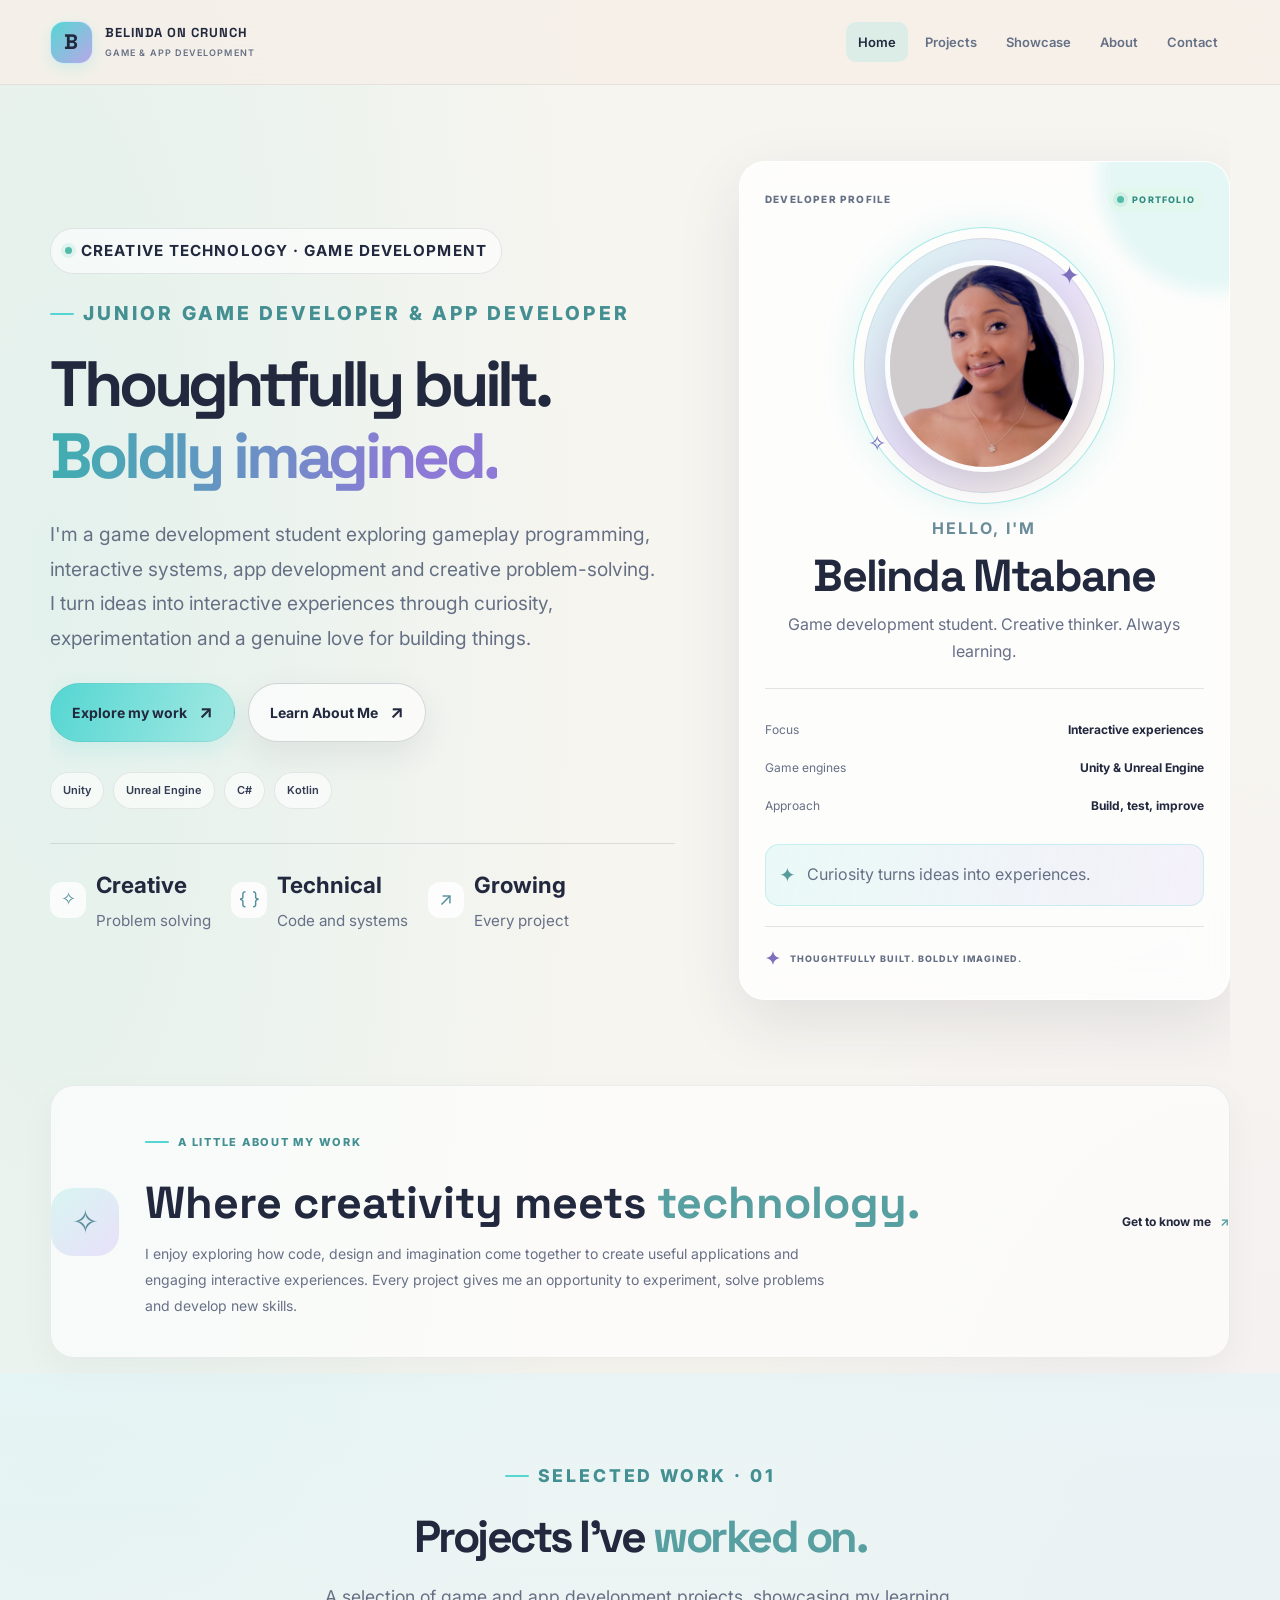
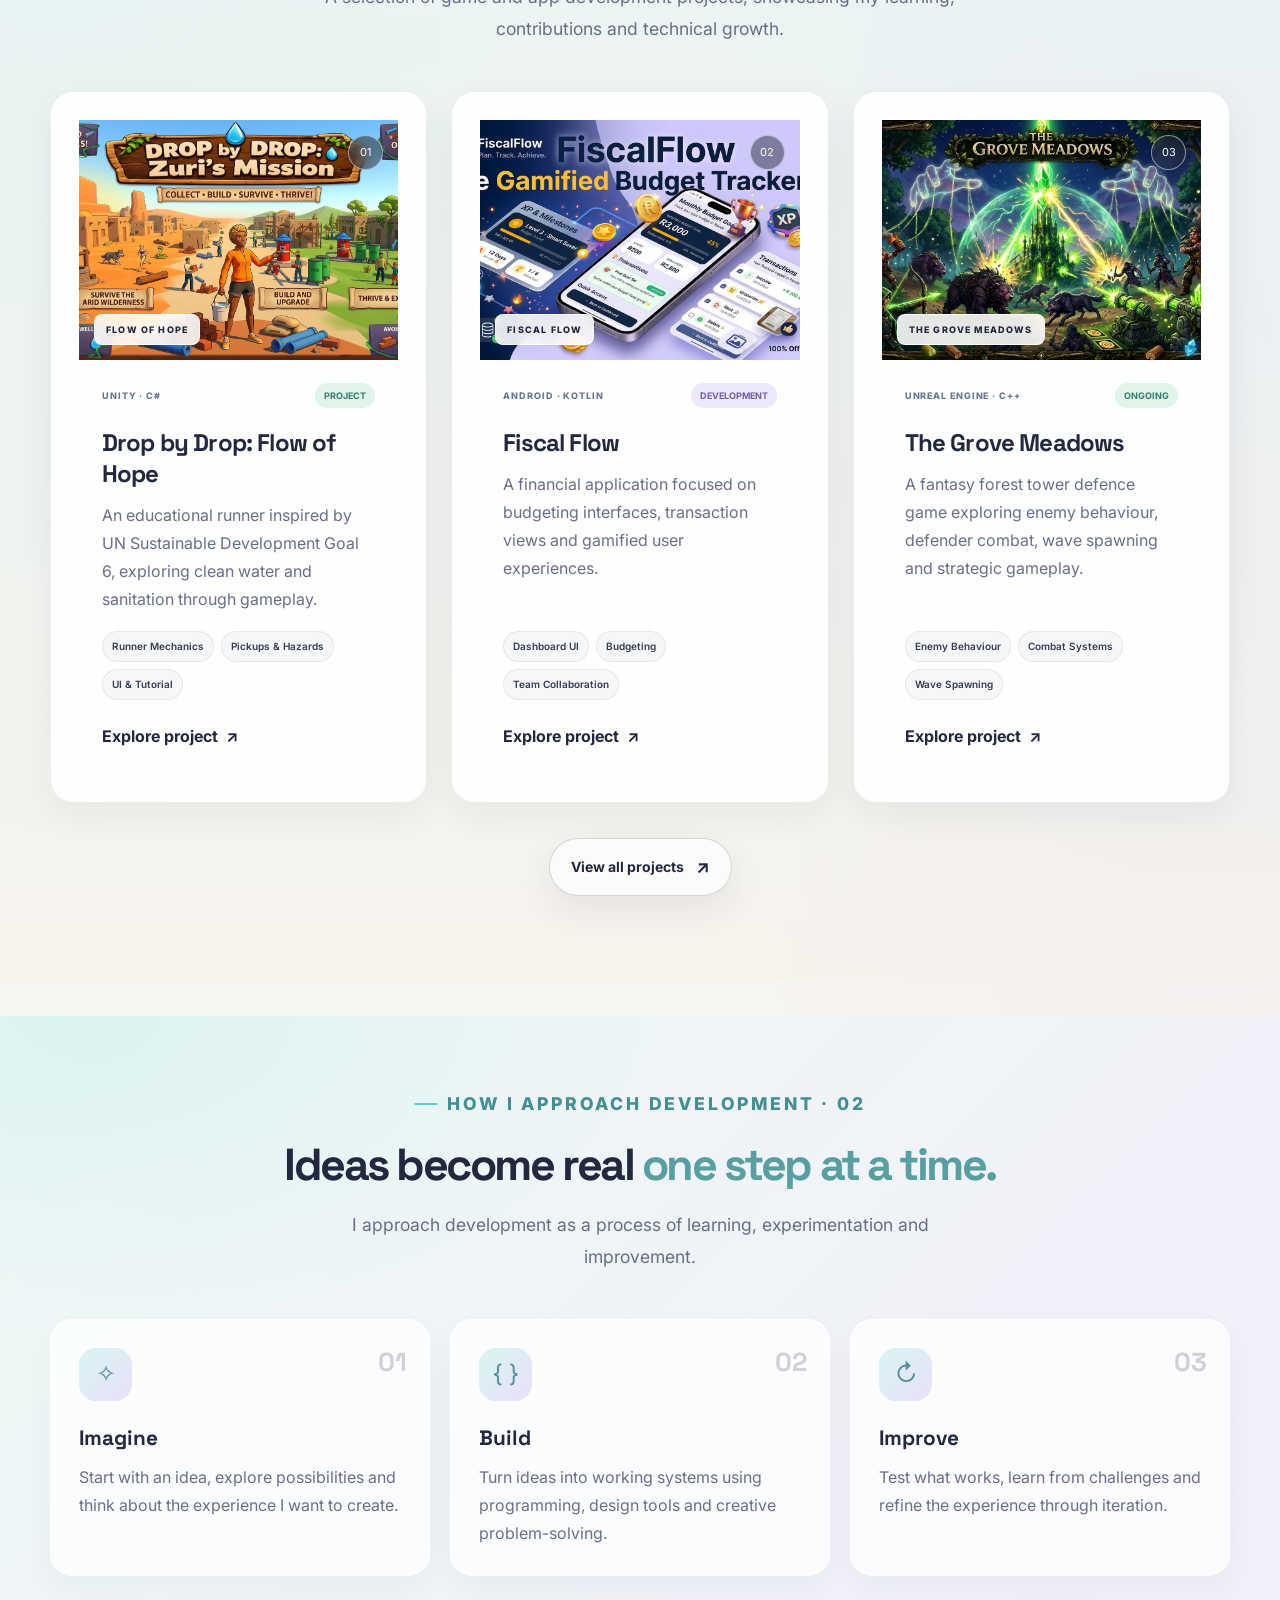
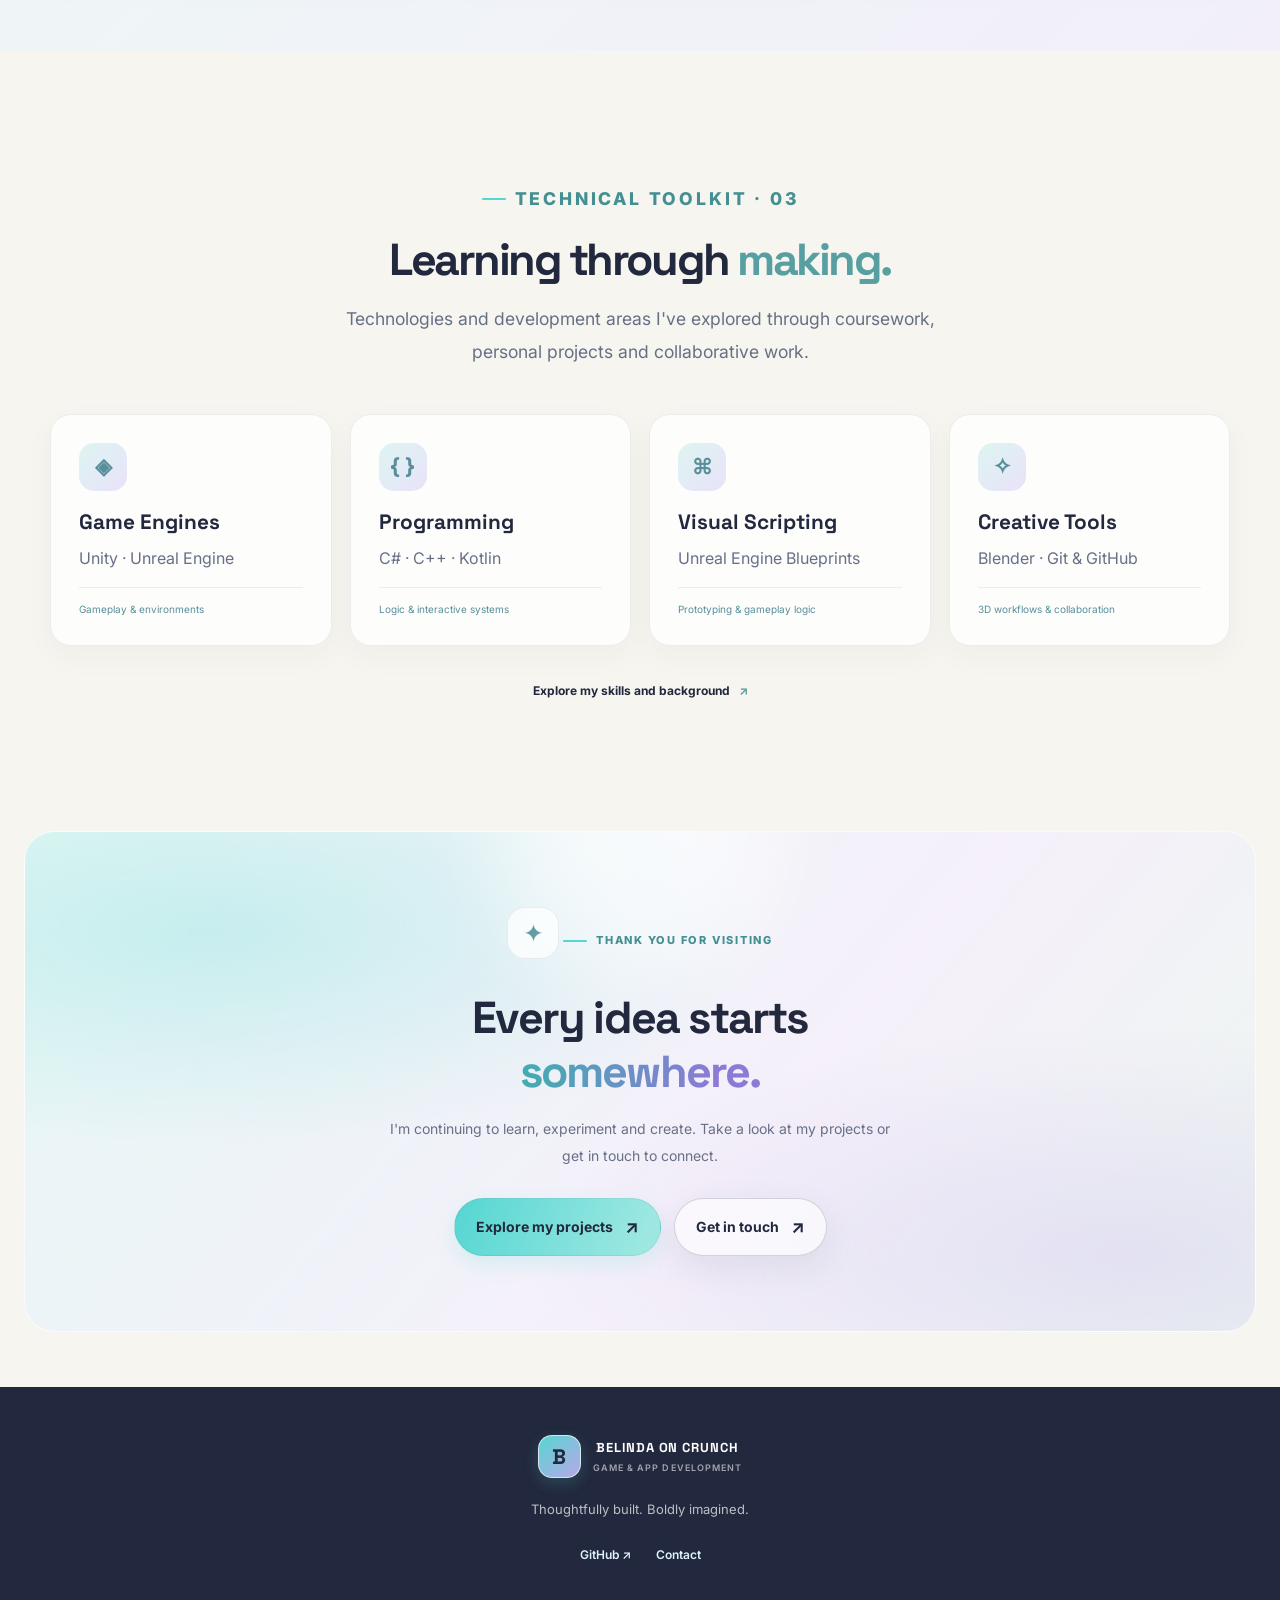
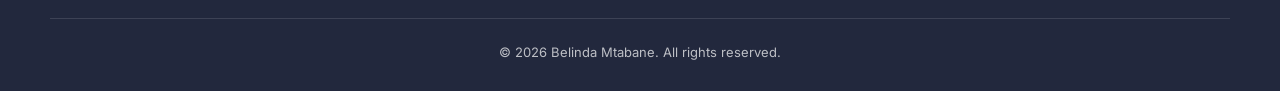
==== commit 2259b7b6: "Update print statement from 'Hello' to 'Goodbye'" ====
--- a/index.html
+++ b/index.html
@@ -2,942 +2,515 @@
 <!DOCTYPE html>
 <html lang="en">
 <head>
-    <meta charset="UTF-8">
-    <meta name="viewport" content="width=device-width, initial-scale=1.0">
-    <meta name="theme-color" content="#10101D">
-
-    <meta name="description" content="Belinda on Crunch — Creative technology, AI exploration, digital art, game development and imaginative digital experiences.">
-
-    <meta name="author" content="Belinda Mtabane">
-
-    <title>Belinda on Crunch | Creative Technology & Digital Art</title>
-
-    <link rel="stylesheet" href="style.css">
-
-    <link rel="preconnect" href="https://fonts.googleapis.com">
-    <link rel="preconnect" href="https://fonts.gstatic.com" crossorigin>
-
-    <link href="https://fonts.googleapis.com/css2?family=Inter:wght@400;500;600;700;800&family=Space+Grotesk:wght@400;500;600;700&display=swap" rel="stylesheet">
+  <meta charset="UTF-8">
+  <meta name="viewport" content="width=device-width, initial-scale=1.0">
+  <meta name="theme-color" content="#22283D">
+  <meta name="description" content="Belinda Mtabane's creative portfolio featuring game development, app development, interactive systems and creative technology.">
+  <title>Belinda On Crunch | Developer Portfolio</title>
+
+  <link rel="stylesheet" href="style.css">
+  <link rel="preconnect" href="https://fonts.googleapis.com">
+  <link rel="preconnect" href="https://fonts.gstatic.com" crossorigin>
+  <link href="https://fonts.googleapis.com/css2?family=Inter:wght@400;500;600;700&family=Space+Grotesk:wght@400;500;600;700&display=swap" rel="stylesheet">
 </head>
 
 <body class="home-page">
 
-    <!-- =========================================
-         DESKTOP EXPERIENCE
-         ========================================= -->
-
-    <div class="desktop-home">
-
-        <!-- DESKTOP NAVIGATION -->
-        <header class="site-header desktop-header">
-            <nav class="navigation" aria-label="Desktop navigation">
-
-                <a class="brand" href="index.html">
-                    <span class="brand-mark">B</span>
-                    <span>
-                        BELINDA ON CRUNCH
-                        <small>CREATIVE TECHNOLOGY & DIGITAL ART</small>
-                    </span>
-                </a>
-
-                <div class="nav-links">
-                    <a href="index.html" aria-current="page">Home</a>
-                    <a href="projects.html">Projects</a>
-                    <a href="showcase.html">Showcase</a>
-                    <a href="about.html">About</a>
-                    <a href="contact.html">Contact</a>
-                </div>
-
-            </nav>
-        </header>
-
-        <main>
-
-            <!-- DESKTOP HERO -->
-            <section class="hero desktop-hero" id="home">
-
-                <div class="desktop-hero-background" aria-hidden="true">
-                    <div class="hero-orb orb-one"></div>
-                    <div class="hero-orb orb-two"></div>
-                    <div class="hero-orb orb-three"></div>
-                    <div class="hero-grid"></div>
-                    <div class="hero-ring"></div>
-                </div>
-
-                <div class="desktop-hero-layout">
-
-                    <div class="desktop-hero-copy">
-
-                        <div class="home-intro-label">
-                            <span class="availability-dot"></span>
-                            CREATIVE TECHNOLOGY · DIGITAL ART · GAME DEVELOPMENT
-                        </div>
-
-                        <p class="eyebrow">WELCOME TO MY CREATIVE WORLD</p>
-
-                        <h1>
-                            Thoughtfully built.
-                            <span class="gradient-text">Boldly imagined.</span>
-                        </h1>
-
-                        <p class="hero-description">
-                            I'm Belinda, a creative technology enthusiast
-                            exploring the intersection of artificial intelligence,
-                            digital art, game development and interactive experiences.
-
-                            I transform imaginative ideas into digital creations
-                            through experimentation, design and code.
-                        </p>
-
-                        <div class="hero-actions">
-
-                            <a class="button" href="projects.html">
-                                Explore my work <span>↗</span>
-                            </a>
-
-                            <a class="button button-secondary" href="about.html">
-                                Discover my story <span>↗</span>
-                            </a>
-
-                        </div>
-
-                        <div class="hero-tags">
-                            <span>Creative AI</span>
-                            <span>Digital Art</span>
-                            <span>Game Development</span>
-                            <span>Interactive Design</span>
-                        </div>
-
-                    </div>
-
-                    <!-- DESKTOP PROFILE ARTWORK -->
-                    <div class="desktop-profile-stage">
-
-                        <div class="floating-label floating-label-top">
-                            <span>✦</span> IMAGINATION
-                        </div>
-
-                        <div class="desktop-profile-card">
-
-                            <div class="profile-card-top">
-                                <span>CREATIVE PROFILE</span>
-                                <span class="profile-status">
-                                    <span class="availability-dot"></span>
-                                    EXPLORING
-                                </span>
-                            </div>
-
-                            <div class="desktop-portrait-frame">
-
-                                <div class="portrait-glow"></div>
-
-                                <img
-                                    src="assets/images/belinda-portrait.png"
-                                    alt="Portrait of Belinda Mtabane"
-                                    class="profile-image"
-                                >
-
-                                <div class="portrait-decoration decoration-one"></div>
-                                <div class="portrait-decoration decoration-two"></div>
-
-                                <span class="portrait-star star-one">✦</span>
-                                <span class="portrait-star star-two">✧</span>
-
-                            </div>
-
-                            <div class="profile-heading">
-                                <p class="profile-kicker">THE CREATIVE BEHIND THE CODE</p>
-                                <h2>Belinda Mtabane</h2>
-                                <p>Developer · Creative thinker · AI explorer</p>
-                            </div>
-
-                            <div class="profile-divider"></div>
-
-                            <div class="profile-information">
-                                <div>
-                                    <span>MY WORLD</span>
-                                    <strong>Technology & Art</strong>
-                                </div>
-
-                                <div>
-                                    <span>MY TOOLS</span>
-                                    <strong>Unity · Unreal · AI</strong>
-                                </div>
-
-                                <div>
-                                    <span>MY APPROACH</span>
-                                    <strong>Imagine · Create · Improve</strong>
-                                </div>
-                            </div>
-
-                            <div class="profile-card-bottom">
-                                <span>✧</span>
-                                ALWAYS CREATING SOMETHING NEW
-                                <span>✧</span>
-                            </div>
-
-                        </div>
-
-                        <div class="floating-label floating-label-bottom">
-                            <span>✧</span> CREATIVE TECHNOLOGY
-                        </div>
-
-                    </div>
-
-                </div>
-
-                <div class="desktop-scroll-indicator">
-                    <span></span>
-                    SCROLL TO EXPLORE
-                </div>
-
-            </section>
-
-            <!-- DESKTOP INTRODUCTION -->
-            <section class="section desktop-introduction">
-
-                <div class="intro-art-symbol" aria-hidden="true">✳</div>
-
-                <div class="desktop-intro-content">
-
-                    <p class="eyebrow">BEYOND THE SCREEN</p>
-
-                    <h2>
-                        Where creativity meets
-                        <span class="accent">technology.</span>
-                    </h2>
-
-                    <p>
-                        I enjoy exploring the possibilities of digital creativity.
-                        From developing games and applications to experimenting
-                        with AI-generated visuals and storytelling, my work is
-                        driven by curiosity and the excitement of bringing ideas
-                        to life.
-                    </p>
-
-                    <a class="text-link" href="about.html">
-                        More about me <span>↗</span>
-                    </a>
-
-                </div>
-
-            </section>
-
-            <!-- DESKTOP PROJECTS -->
-            <section class="section desktop-projects" id="projects">
-
-                <div class="section-heading">
-                    <p class="eyebrow">SELECTED CREATIONS · 01</p>
-
-                    <h2>
-                        Ideas turned into
-                        <span class="accent">experiences.</span>
-                    </h2>
-
-                    <p>
-                        A collection of projects that reflect my journey
-                        through development, creativity and problem-solving.
-                    </p>
-                </div>
-
-                <div class="project-grid">
-
-                    <article class="project-card">
-
-                        <div class="project-visual">
-                            <img
-                                src="assets/images/drop-by-drop-cover.jpg"
-                                alt="Drop by Drop: Flow of Hope"
-                                class="project-image"
-                                loading="lazy"
-                            >
-                            <span class="project-number">01</span>
-                            <span class="visual-caption">FLOW OF HOPE</span>
-                        </div>
-
-                        <div class="project-content">
-
-                            <span class="project-type">UNITY · C#</span>
-
-                            <h3>Drop by Drop: Flow of Hope</h3>
-
-                            <p>
-                                An educational runner inspired by UN Sustainable
-                                Development Goal 6, exploring clean water and
-                                sanitation through gameplay.
-                            </p>
-
-                            <div class="project-tags">
-                                <span>Game Development</span>
-                                <span>Runner Mechanics</span>
-                            </div>
-
-                            <a href="projects/drop-by-drop.html" class="project-link">
-                                Explore project ↗
-                            </a>
-
-                        </div>
-
-                    </article>
-
-                    <article class="project-card">
-
-                        <div class="project-visual">
-                            <img
-                                src="assets/images/fiscal-flow-cover.jpg"
-                                alt="Fiscal Flow financial application"
-                                class="project-image"
-                                loading="lazy"
-                            >
-                            <span class="project-number">02</span>
-                            <span class="visual-caption">FISCAL FLOW</span>
-                        </div>
-
-                        <div class="project-content">
-
-                            <span class="project-type">ANDROID · KOTLIN</span>
-
-                            <h3>Fiscal Flow</h3>
-
-                            <p>
-                                A financial application exploring budgeting,
-                                transaction interfaces and engaging digital
-                                experiences.
-                            </p>
-
-                            <div class="project-tags">
-                                <span>Application Design</span>
-                                <span>Android</span>
-                            </div>
-
-                            <a href="projects/fiscal-flow.html" class="project-link">
-                                Explore project ↗
-                            </a>
-
-                        </div>
-
-                    </article>
-
-                    <article class="project-card">
-
-                        <div class="project-visual">
-                            <img
-                                src="assets/images/grove-meadows-cover.jpg"
-                                alt="The Grove Meadows fantasy tower defence game"
-                                class="project-image"
-                                loading="lazy"
-                            >
-                            <span class="project-number">03</span>
-                            <span class="visual-caption">THE GROVE MEADOWS</span>
-                        </div>
-
-                        <div class="project-content">
-
-                            <span class="project-type">UNREAL ENGINE · C++</span>
-
-                            <h3>The Grove Meadows</h3>
-
-                            <p>
-                                A fantasy tower defence game featuring
-                                procedural environments, strategic defenders,
-                                enemy behaviour and wave-based combat.
-                            </p>
-
-                            <div class="project-tags">
-                                <span>Game Systems</span>
-                                <span>Procedural Design</span>
-                            </div>
-
-                            <a href="projects/grove-meadows.html" class="project-link">
-                                Explore project ↗
-                            </a>
-
-                        </div>
-
-                    </article>
-
-                </div>
-
-                <div class="section-bottom-action">
-                    <a href="projects.html" class="button button-secondary">
-                        View all projects ↗
-                    </a>
-                </div>
-
-            </section>
-
-            <!-- DESKTOP CREATIVE PROCESS -->
-            <section class="desktop-process-section">
-
-                <div class="section">
-
-                    <div class="section-heading">
-                        <p class="eyebrow">MY CREATIVE PROCESS · 02</p>
-
-                        <h2>
-                            From imagination
-                            <span class="accent">to creation.</span>
-                        </h2>
-
-                        <p>
-                            Every project is an opportunity to explore,
-                            experiment and grow.
-                        </p>
-                    </div>
-
-                    <div class="process-grid">
-
-                        <article class="process-card">
-                            <span class="process-number">01</span>
-                            <div class="process-symbol">✧</div>
-                            <h3>Imagine</h3>
-                            <p>
-                                Explore ideas, possibilities and the
-                                experiences I want to bring to life.
-                            </p>
-                        </article>
-
-                        <article class="process-card">
-                            <span class="process-number">02</span>
-                            <div class="process-symbol">{ }</div>
-                            <h3>Create</h3>
-                            <p>
-                                Combine code, design and technology
-                                to transform ideas into something tangible.
-                            </p>
-                        </article>
-
-                        <article class="process-card">
-                            <span class="process-number">03</span>
-                            <div class="process-symbol">↻</div>
-                            <h3>Improve</h3>
-                            <p>
-                                Test, learn, experiment and refine
-                                the experience along the way.
-                            </p>
-                        </article>
-
-                    </div>
-
-                </div>
-
-            </section>
-
-            <!-- DESKTOP SKILLS -->
-            <section class="section desktop-skills">
-
-                <div class="section-heading">
-                    <p class="eyebrow">MY CREATIVE TOOLKIT · 03</p>
-
-                    <h2>
-                        Tools that help me
-                        <span class="accent">create.</span>
-                    </h2>
-                </div>
-
-                <div class="skills-grid">
-
-                    <article class="skill-card">
-                        <span class="skill-icon">◈</span>
-                        <h3>Game Engines</h3>
-                        <p>Unity · Unreal Engine</p>
-                    </article>
-
-                    <article class="skill-card">
-                        <span class="skill-icon">{ }</span>
-                        <h3>Programming</h3>
-                        <p>C# · C++ · Kotlin</p>
-                    </article>
-
-                    <article class="skill-card">
-                        <span class="skill-icon">⌘</span>
-                        <h3>Visual Development</h3>
-                        <p>Unreal Blueprints · Blender</p>
-                    </article>
-
-                    <article class="skill-card">
-                        <span class="skill-icon">✧</span>
-                        <h3>Creative Technology</h3>
-                        <p>AI · Digital Art · GitHub</p>
-                    </article>
-
-                </div>
-
-            </section>
-
-            <!-- DESKTOP CREATIVE AI FEATURE -->
-            <section class="desktop-creative-feature">
-
-                <div class="creative-feature-decoration" aria-hidden="true">
-                    <div class="feature-shape feature-shape-one"></div>
-                    <div class="feature-shape feature-shape-two"></div>
-                    <div class="feature-shape feature-shape-three"></div>
-                </div>
-
-                <div class="creative-feature-copy">
-
-                    <p class="eyebrow">EXPERIMENT · EXPLORE · CREATE</p>
-
-                    <h2>
-                        Creativity has
-                        <span class="gradient-text">no boundaries.</span>
-                    </h2>
-
-                    <p>
-                        I'm fascinated by how artificial intelligence and
-                        emerging creative tools can expand the possibilities
-                        of art, visual storytelling, design and interactive media.
-                    </p>
-
-                    <a href="showcase.html" class="button">
-                        Enter my showcase ↗
-                    </a>
-
-                </div>
-
-            </section>
-
-            <!-- DESKTOP CONTACT -->
-            <section class="desktop-closing-section">
-
-                <div class="closing-decoration" aria-hidden="true">✳</div>
-
-                <p class="eyebrow">LET'S CONNECT</p>
-
-                <h2>
-                    Have an idea?
-                    <span class="gradient-text">Let's explore it.</span>
-                </h2>
-
-                <p>
-                    Thanks for visiting my creative space.
-                    I'd love to connect, share ideas and explore new possibilities.
-                </p>
-
-                <div class="hero-actions">
-                    <a href="projects.html" class="button">
-                        Explore my work ↗
-                    </a>
-
-                    <a href="contact.html" class="button button-secondary">
-                        Get in touch ↗
-                    </a>
-                </div>
-
-            </section>
-
-        </main>
-
-        <!-- DESKTOP FOOTER -->
-        <footer class="site-footer desktop-footer">
-
-            <div class="footer-content">
-
-                <a class="brand footer-brand" href="index.html">
-                    <span class="brand-mark">B</span>
-                    <span>
-                        BELINDA ON CRUNCH
-                        <small>CREATIVE TECHNOLOGY & DIGITAL ART</small>
-                    </span>
-                </a>
-
-                <p>Thoughtfully built. Boldly imagined.</p>
-
-                <div class="footer-links">
-                    <a href="https://github.com/BelindaMtabane"
-                       target="_blank" rel="noopener noreferrer">GitHub ↗</a>
-                    <a href="contact.html">Contact</a>
-                </div>
-
-                <p class="copyright">
-                    &copy; 2026 Belinda Mtabane. All rights reserved.
-                </p>
-
+  <!-- HEADER -->
+  <header class="site-header">
+    <nav class="navigation" aria-label="Main navigation">
+      <a class="brand" href="index.html" aria-label="Belinda on Crunch home">
+        <span class="brand-mark">B</span>
+        <span>BELINDA ON CRUNCH<small>GAME &amp; APP DEVELOPMENT</small></span>
+      </a>
+
+      <div class="nav-links">
+        <a href="index.html" aria-current="page">Home</a>
+        <a href="projects.html">Projects</a>
+        <a href="showcase.html">Showcase</a>
+        <a href="about.html">About</a>
+        <a href="contact.html">Contact</a>
+         <!-- *** Removed: CV navigation link. -->
+      </div>
+    </nav>
+  </header>
+
+  <main class="home-main">
+
+    <!-- HERO -->
+    <section class="hero home-hero" id="home">
+
+      <div class="hero-content home-hero-content">
+
+        <div class="home-intro-label">
+          <span class="availability-dot"></span>
+          CREATIVE TECHNOLOGY · GAME DEVELOPMENT
+        </div>
+
+        <p class="eyebrow">JUNIOR GAME DEVELOPER &amp; APP DEVELOPER</p>
+
+        <h1>
+          Thoughtfully built.<br>
+          <span class="gradient-text">Boldly imagined.</span>
+        </h1>
+
+        <p class="hero-description">
+          I'm a game development student exploring gameplay programming,
+          interactive systems, app development and creative problem-solving.
+          I turn ideas into interactive experiences through curiosity,
+          experimentation and a genuine love for building things.
+        </p>
+
+        <div class="hero-actions">
+          <a class="button" href="projects.html">
+            Explore my work <span>↗</span>
+          </a>
+
+          <a class="button button-secondary" href="about.html">
+            Learn About Me <span>↗</span>
+          </a>
+        </div>
+
+        <div class="hero-tags">
+          <span>Unity</span>
+          <span>Unreal Engine</span>
+          <span>C#</span>
+          <span>Kotlin</span>
+        </div>
+
+        <!-- TECHNOLOGY STATUS PANELS -->
+        <div class="home-quick-stats">
+
+          <div class="quick-stat">
+            <span class="quick-stat-icon">✧</span>
+            <span>
+              <strong>Creative</strong>
+              <small>Problem solving</small>
+            </span>
+          </div>
+
+          <div class="quick-stat">
+            <span class="quick-stat-icon">{ }</span>
+            <span>
+              <strong>Technical</strong>
+              <small>Code and systems</small>
+            </span>
+          </div>
+
+          <div class="quick-stat">
+            <span class="quick-stat-icon">↗</span>
+            <span>
+              <strong>Growing</strong>
+              <small>Every project</small>
+            </span>
+          </div>
+
+        </div>
+      </div>
+
+      <!-- DEVELOPER PROFILE AREA -->
+      <div class="home-visual-stage">
+
+        <!-- PROFILE CARD: PRESERVED -->
+        <aside class="developer-panel home-profile-card" aria-label="Developer introduction">
+
+          <div class="panel-top">
+            <span>DEVELOPER PROFILE</span>
+            <span class="panel-indicator">
+              <span class="availability-dot"></span>
+              PORTFOLIO
+            </span>
+          </div>
+
+          <div class="avatar-placeholder home-avatar">
+            <div class="avatar-glow" aria-hidden="true"></div>
+
+            <img
+              class="profile-image"
+              src="assets/images/belinda-portrait.png"
+              alt="Portrait of Belinda, game developer"
+            >
+
+            <div class="orbit orbit-one" aria-hidden="true"></div>
+            <div class="orbit orbit-two" aria-hidden="true"></div>
+
+            <span class="avatar-sparkle sparkle-one" aria-hidden="true">✦</span>
+            <span class="avatar-sparkle sparkle-two" aria-hidden="true">✧</span>
+          </div>
+
+          <div class="profile-heading">
+            <p class="profile-kicker">HELLO, I'M</p>
+            <h2>Belinda Mtabane</h2>
+            <p>Game development student. Creative thinker. Always learning.</p>
+          </div>
+
+          <div class="panel-divider"></div>
+
+          <div class="profile-row">
+            <span>Focus</span>
+            <strong>Interactive experiences</strong>
+          </div>
+
+          <div class="profile-row">
+            <span>Game engines</span>
+            <strong>Unity &amp; Unreal Engine</strong>
+          </div>
+
+          <div class="profile-row">
+            <span>Approach</span>
+            <strong>Build, test, improve</strong>
+          </div>
+
+          <div class="profile-note">
+            <span>✦</span>
+            <p>Curiosity turns ideas into experiences.</p>
+          </div>
+
+          <div class="panel-footer">
+            <span class="tiny-sparkle">✦</span>
+            <span>THOUGHTFULLY BUILT. BOLDLY IMAGINED.</span>
+          </div>
+
+        </aside>
+
+      </div>
+
+    </section>
+
+    <!-- INTRODUCTION -->
+    <section class="section home-introduction">
+
+      <div class="intro-orb" aria-hidden="true">✧</div>
+
+      <div class="home-intro-copy">
+        <p class="eyebrow">A LITTLE ABOUT MY WORK</p>
+        <h2>Where creativity meets <span class="accent">technology.</span></h2>
+        <p>
+          I enjoy exploring how code, design and imagination come together
+          to create useful applications and engaging interactive experiences.
+          Every project gives me an opportunity to experiment, solve problems
+          and develop new skills.
+        </p>
+      </div>
+
+      <a class="text-link" href="about.html">
+        Get to know me <span>↗</span>
+      </a>
+
+    </section>
+
+    <!-- FEATURED PROJECTS -->
+    <section class="section projects-section" id="projects">
+
+      <div class="section-heading home-section-heading">
+        <p class="eyebrow">SELECTED WORK · 01</p>
+        <h2>Projects I've <span class="accent">worked on.</span></h2>
+        <p>
+          A selection of game and app development projects,
+          showcasing my learning, contributions and technical growth.
+        </p>
+      </div>
+
+      <div class="project-grid">
+
+        <!-- PROJECT 1 -->
+        <article class="project-card water-card home-project-card">
+
+          <div class="project-visual visual-water">
+            <img
+              class="project-image"
+              src="assets/images/drop-by-drop-cover.jpg"
+              alt="Drop by Drop: Flow of Hope game"
+              loading="lazy"
+            >
+            <span class="visual-caption">FLOW OF HOPE</span>
+            <span class="project-image-number">01</span>
+          </div>
+
+          <div class="project-content">
+
+            <div class="project-meta">
+              <span class="project-type">UNITY · C#</span>
+              <span class="status status-active">PROJECT</span>
             </div>
 
-        </footer>
+            <h3>Drop by Drop: Flow of Hope</h3>
+
+            <p>
+              An educational runner inspired by UN Sustainable Development
+              Goal 6, exploring clean water and sanitation through gameplay.
+            </p>
+
+            <div class="project-tags">
+              <span>Runner Mechanics</span>
+              <span>Pickups &amp; Hazards</span>
+              <span>UI &amp; Tutorial</span>
+            </div>
+
+            <!-- *** Opens the Drop by Drop project details page. -->
+            <a class="project-link" href="projects/drop-by-drop.html">
+              Explore project <span>↗</span>
+            </a>
+
+          </div>
+        </article>
+
+        <!-- PROJECT 2 -->
+        <article class="project-card finance-card home-project-card">
+
+          <div class="project-visual visual-finance">
+            <img
+              class="project-image"
+              src="assets/images/fiscal-flow-cover.jpg"
+              alt="Fiscal Flow financial app"
+              loading="lazy"
+            >
+            <span class="visual-caption">FISCAL FLOW</span>
+            <span class="project-image-number">02</span>
+          </div>
+
+          <div class="project-content">
+
+            <div class="project-meta">
+              <span class="project-type">ANDROID · KOTLIN</span>
+              <span class="status status-planned">DEVELOPMENT</span>
+            </div>
+
+            <h3>Fiscal Flow</h3>
+
+            <p>
+              A financial application focused on budgeting interfaces,
+              transaction views and gamified user experiences.
+            </p>
+
+            <div class="project-tags">
+              <span>Dashboard UI</span>
+              <span>Budgeting</span>
+              <span>Team Collaboration</span>
+            </div>
+
+            <!-- *** Opens the Fiscal Flow project details page. -->
+            <a class="project-link" href="projects/fiscal-flow.html">
+              Explore project <span>↗</span>
+            </a>
+
+          </div>
+        </article>
+
+        <!-- PROJECT 3 -->
+        <article class="project-card forest-card home-project-card">
+
+          <div class="project-visual visual-forest">
+            <img
+              class="project-image"
+              src="assets/images/grove-meadows-cover.jpg"
+              alt="The Grove Meadows tower defence game"
+              loading="lazy"
+            >
+            <span class="visual-caption">THE GROVE MEADOWS</span>
+            <span class="project-image-number">03</span>
+          </div>
+
+          <div class="project-content">
+
+            <div class="project-meta">
+              <span class="project-type">UNREAL ENGINE · C++</span>
+              <span class="status status-active">ONGOING</span>
+            </div>
+
+            <h3>The Grove Meadows</h3>
+
+            <p>
+              A fantasy forest tower defence game exploring enemy behaviour,
+              defender combat, wave spawning and strategic gameplay.
+            </p>
+
+            <div class="project-tags">
+              <span>Enemy Behaviour</span>
+              <span>Combat Systems</span>
+              <span>Wave Spawning</span>
+            </div>
+
+            <!-- *** Opens The Grove Meadows project details page. -->
+            <a class="project-link" href="projects/grove-meadows.html">
+              Explore project <span>↗</span>
+            </a>
+
+          </div>
+        </article>
+
+      </div>
+
+      <div class="home-section-action">
+        <a class="button button-secondary" href="projects.html">
+          View all projects <span>↗</span>
+        </a>
+      </div>
+
+    </section>
+
+    <!-- CREATIVE PROCESS -->
+    <section class="home-process-section">
+
+      <div class="section home-process-inner">
+
+        <div class="section-heading home-section-heading">
+          <p class="eyebrow">HOW I APPROACH DEVELOPMENT · 02</p>
+          <h2>Ideas become real <span class="accent">one step at a time.</span></h2>
+          <p>
+            I approach development as a process of learning,
+            experimentation and improvement.
+          </p>
+        </div>
+
+        <div class="home-process-grid">
+
+          <article class="home-process-card">
+            <span class="process-number">01</span>
+            <div class="process-icon">✧</div>
+            <h3>Imagine</h3>
+            <p>
+              Start with an idea, explore possibilities and think about
+              the experience I want to create.
+            </p>
+          </article>
+
+          <article class="home-process-card">
+            <span class="process-number">02</span>
+            <div class="process-icon">{ }</div>
+            <h3>Build</h3>
+            <p>
+              Turn ideas into working systems using programming,
+              design tools and creative problem-solving.
+            </p>
+          </article>
+
+          <article class="home-process-card">
+            <span class="process-number">03</span>
+            <div class="process-icon">↻</div>
+            <h3>Improve</h3>
+            <p>
+              Test what works, learn from challenges and refine
+              the experience through iteration.
+            </p>
+          </article>
+
+        </div>
+      </div>
+
+    </section>
+
+    <!-- SKILLS -->
+    <section class="section skills-section" id="skills">
+
+      <div class="section-heading home-section-heading">
+        <p class="eyebrow">TECHNICAL TOOLKIT · 03</p>
+        <h2>Learning through <span class="accent">making.</span></h2>
+        <p>
+          Technologies and development areas I've explored through
+          coursework, personal projects and collaborative work.
+        </p>
+      </div>
+
+      <div class="skills-grid home-skills-grid">
+
+        <article class="skill-card home-skill-card">
+          <span class="skill-icon">◈</span>
+          <h3>Game Engines</h3>
+          <p>Unity · Unreal Engine</p>
+          <span class="skill-card-detail">Gameplay &amp; environments</span>
+        </article>
+
+        <article class="skill-card home-skill-card">
+          <span class="skill-icon">{ }</span>
+          <h3>Programming</h3>
+          <p>C# · C++ · Kotlin</p>
+          <span class="skill-card-detail">Logic &amp; interactive systems</span>
+        </article>
+
+        <article class="skill-card home-skill-card">
+          <span class="skill-icon">⌘</span>
+          <h3>Visual Scripting</h3>
+          <p>Unreal Engine Blueprints</p>
+          <span class="skill-card-detail">Prototyping &amp; gameplay logic</span>
+        </article>
+
+        <article class="skill-card home-skill-card">
+          <span class="skill-icon">✧</span>
+          <h3>Creative Tools</h3>
+          <p>Blender · Git &amp; GitHub</p>
+          <span class="skill-card-detail">3D workflows &amp; collaboration</span>
+        </article>
+
+      </div>
+
+      <div class="home-section-action">
+        <a class="text-link" href="about.html">
+          Explore my skills and background <span>↗</span>
+        </a>
+      </div>
+
+    </section>
+
+    <!-- CLOSING CALL TO ACTION -->
+    <section class="home-closing-section">
+
+      <div class="home-closing-glow" aria-hidden="true"></div>
+
+      <div class="home-closing-content">
+        <span class="closing-sparkle" aria-hidden="true">✦</span>
+        <p class="eyebrow">THANK YOU FOR VISITING</p>
+
+        <h2>
+          Every idea starts<br>
+          <span class="gradient-text">somewhere.</span>
+        </h2>
+
+        <p>
+          I'm continuing to learn, experiment and create.
+          Take a look at my projects or get in touch to connect.
+        </p>
+
+        <div class="hero-actions closing-actions">
+          <a class="button" href="projects.html">
+            Explore my projects <span>↗</span>
+          </a>
+
+          <a class="button button-secondary" href="contact.html">
+            Get in touch <span>↗</span>
+          </a>
+        </div>
+      </div>
+
+    </section>
+
+  </main>
+
+  <!-- FOOTER -->
+  <footer class="site-footer">
+
+    <div class="footer-content">
+
+      <a class="brand footer-brand" href="index.html" aria-label="Belinda on Crunch home">
+        <span class="brand-mark">B</span>
+        <span>BELINDA ON CRUNCH<small>GAME &amp; APP DEVELOPMENT</small></span>
+      </a>
+
+      <p>Thoughtfully built. Boldly imagined.</p>
+
+      <div class="footer-links">
+        <a href="https://github.com/BelindaMtabane" target="_blank" rel="noopener noreferrer">GitHub ↗</a>
+        <a href="contact.html">Contact</a>
+        <!-- *** Removed: CV footer link. -->
+      </div>
+
+      <p class="copyright">
+        &copy; 2026 Belinda Mtabane. All rights reserved.
+      </p>
 
     </div>
 
-
-    <!-- =========================================
-         MOBILE EXPERIENCE
-         ========================================= -->
-
-    <div class="mobile-home">
-
-        <!-- MOBILE HEADER -->
-        <header class="mobile-header">
-
-            <a class="mobile-brand" href="index.html">
-                <span class="brand-mark">B</span>
-                <span>BELINDA ON CRUNCH</span>
-            </a>
-
-            <button
-                class="mobile-menu-toggle"
-                type="button"
-                aria-label="Open navigation menu"
-                aria-expanded="false"
-                aria-controls="mobile-navigation"
-            >
-                <span></span>
-                <span></span>
-                <span></span>
-            </button>
-
-            <nav class="mobile-navigation"
-                 id="mobile-navigation"
-                 aria-label="Mobile navigation">
-
-                <a href="index.html">Home</a>
-                <a href="projects.html">Projects</a>
-                <a href="showcase.html">Showcase</a>
-                <a href="about.html">About</a>
-                <a href="contact.html">Contact</a>
-
-            </nav>
-
-        </header>
-
-        <main>
-
-            <!-- MOBILE HERO -->
-            <section class="mobile-hero">
-
-                <div class="mobile-hero-art" aria-hidden="true">
-                    <div class="mobile-orb mobile-orb-one"></div>
-                    <div class="mobile-orb mobile-orb-two"></div>
-                    <div class="mobile-art-ring"></div>
-                </div>
-
-                <div class="mobile-hero-content">
-
-                    <p class="eyebrow">WELCOME TO MY WORLD ✦</p>
-
-                    <h1>
-                        Ideas become
-                        <span class="gradient-text">experiences.</span>
-                    </h1>
-
-                    <p class="mobile-hero-description">
-                        I'm Belinda — exploring creative AI, digital art,
-                        game development and the possibilities of technology.
-                    </p>
-
-                    <div class="mobile-portrait-container">
-
-                        <div class="mobile-portrait-glow"></div>
-
-                        <img
-                            src="assets/images/belinda-portrait.png"
-                            alt="Portrait of Belinda Mtabane"
-                            class="mobile-portrait"
-                        >
-
-                        <span class="mobile-portrait-star mobile-star-one">✦</span>
-                        <span class="mobile-portrait-star mobile-star-two">✧</span>
-
-                    </div>
-
-                    <h2>Belinda Mtabane</h2>
-
-                    <p class="mobile-role">
-                        CREATIVE THINKER · DEVELOPER · AI EXPLORER
-                    </p>
-
-                    <div class="mobile-hero-actions">
-                        <a href="projects.html" class="button">
-                            Explore my work ↗
-                        </a>
-
-                        <a href="about.html" class="mobile-text-link">
-                            Discover my story
-                        </a>
-                    </div>
-
-                </div>
-
-                <div class="mobile-scroll-hint">
-                    <span>↓</span> DISCOVER MORE
-                </div>
-
-            </section>
-
-            <!-- MOBILE INTRODUCTION -->
-            <section class="mobile-introduction">
-
-                <p class="eyebrow">MY CREATIVE WORLD · 01</p>
-
-                <h2>
-                    A little creativity.
-                    <span class="accent">A lot of possibility.</span>
-                </h2>
-
-                <p>
-                    I love exploring how technology and imagination
-                    can work together. Whether I'm building a game,
-                    developing an app or experimenting with AI,
-                    I'm always looking for new ways to create.
-                </p>
-
-                <a href="about.html" class="text-link">
-                    More about me ↗
-                </a>
-
-            </section>
-
-            <!-- MOBILE PROJECTS -->
-            <section class="mobile-projects" id="mobile-projects">
-
-                <div class="mobile-section-heading">
-                    <p class="eyebrow">MY PROJECTS · 02</p>
-
-                    <h2>
-                        Made with
-                        <span class="accent">curiosity.</span>
-                    </h2>
-
-                    <p>
-                        A few creations from my development journey.
-                    </p>
-                </div>
-
-                <div class="mobile-project-list">
-
-                    <article class="mobile-project-card">
-
-                        <div class="mobile-project-image">
-                            <img
-                                src="assets/images/drop-by-drop-cover.jpg"
-                                alt="Drop by Drop: Flow of Hope"
-                                loading="lazy"
-                            >
-                            <span>01 / GAME DEVELOPMENT</span>
-                        </div>
-
-                        <div class="mobile-project-content">
-                            <p class="project-type">UNITY · C#</p>
-                            <h3>Drop by Drop: Flow of Hope</h3>
-
-                            <p>
-                                An educational runner inspired by
-                                clean water and sanitation.
-                            </p>
-
-                            <a href="projects/drop-by-drop.html"
-                               class="project-link">
-                                Explore project ↗
-                            </a>
-                        </div>
-
-                    </article>
-
-                    <article class="mobile-project-card">
-
-                        <div class="mobile-project-image">
-                            <img
-                                src="assets/images/fiscal-flow-cover.jpg"
-                                alt="Fiscal Flow"
-                                loading="lazy"
-                            >
-                            <span>02 / APP DEVELOPMENT</span>
-                        </div>
-
-                        <div class="mobile-project-content">
-                            <p class="project-type">ANDROID · KOTLIN</p>
-                            <h3>Fiscal Flow</h3>
-
-                            <p>
-                                A financial application exploring
-                                budgeting and user experiences.
-                            </p>
-
-                            <a href="projects/fiscal-flow.html"
-                               class="project-link">
-                                Explore project ↗
-                            </a>
-                        </div>
-
-                    </article>
-
-                    <article class="mobile-project-card">
-
-                        <div class="mobile-project-image">
-                            <img
-                                src="assets/images/grove-meadows-cover.jpg"
-                                alt="The Grove Meadows"
-                                loading="lazy"
-                            >
-                            <span>03 / GAME DEVELOPMENT</span>
-                        </div>
-
-                        <div class="mobile-project-content">
-                            <p class="project-type">UNREAL ENGINE · C++</p>
-                            <h3>The Grove Meadows</h3>
-
-                            <p>
-                                A fantasy tower defence game with
-                                procedural environments and combat systems.
-                            </p>
-
-                            <a href="projects/grove-meadows.html"
-                               class="project-link">
-                                Explore project ↗
-                            </a>
-                        </div>
-
-                    </article>
-
-                </div>
-
-                <a href="projects.html" class="button button-secondary mobile-all-projects">
-                    View all projects ↗
-                </a>
-
-            </section>
-
-            <!-- MOBILE CREATIVE PROCESS -->
-            <section class="mobile-process">
-
-                <p class="eyebrow">MY APPROACH · 03</p>
-
-                <h2>
-                    Imagine.
-                    <span class="accent">Create. Improve.</span>
-                </h2>
-
-                <div class="mobile-process-list">
-
-                    <div class="mobile-process-item">
-                        <span>01</span>
-                        <div>
-                            <h3>Imagine</h3>
-                            <p>Explore ideas and discover possibilities.</p>
-                        </div>
-                    </div>
-
-                    <div class="mobile-process-item">
-                        <span>02</span>
-                        <div>
-                            <h3>Create</h3>
-                            <p>Bring ideas to life through code and design.</p>
-                        </div>
-                    </div>
-
-                    <div class="mobile-process-item">
-                        <span>03</span>
-                        <div>
-                            <h3>Improve</h3>
-                            <p>Learn, experiment and refine.</p>
-                        </div>
-                    </div>
-
-                </div>
-
-            </section>
-
-            <!-- MOBILE SKILLS -->
-            <section class="mobile-skills">
-
-                <p class="eyebrow">MY TOOLKIT · 04</p>
-
-                <h2>
-                    Things I
-                    <span class="accent">work with.</span>
-                </h2>
-
-                <div class="mobile-skill-list">
-                    <span>Unity</span>
-                    <span>Unreal Engine</span>
-                    <span>C#</span>
-                    <span>C++</span>
-                    <span>Kotlin</span>
-                    <span>Blueprints</span>
-                    <span>Blender</span>
-                    <span>Creative AI</span>
-                    <span>Digital Art</span>
-                </div>
-
-            </section>
-
-            <!-- MOBILE CREATIVE AI -->
-            <section class="mobile-creative-feature">
-
-                <div class="mobile-feature-art" aria-hidden="true">
-                    <span>✳</span>
-                    <span>✧</span>
-                    <span>✦</span>
-                </div>
-
-                <p class="eyebrow">A SPACE FOR EXPERIMENTATION</p>
-
-                <h2>
-                    The future is
-                    <span class="gradient-text">creative.</span>
-                </h2>
-
-                <p>
-                    Discover my experiments with AI, digital art,
-                    visual storytelling and creative technology.
-                </p>
-
-                <a href="showcase.html" class="button">
-                    Visit my showcase ↗
-                </a>
-
-            </section>
-
-            <!-- MOBILE CONTACT -->
-            <section class="mobile-closing">
-
-                <p class="eyebrow">LET'S CONNECT</p>
-
-                <h2>
-                    What's next?
-                    <span class="gradient-text">Let's create.</span>
-                </h2>
-
-                <p>
-                    Thank you for exploring my creative space.
-                    I'd love to hear from you.
-                </p>
-
-                <a href="contact.html" class="button">
-                    Get in touch ↗
-                </a>
-
-            </section>
-
-        </main>
-
-        <!-- MOBILE FOOTER -->
-        <footer class="mobile-footer">
-
-            <a class="mobile-brand" href="index.html">
-                <span class="brand-mark">B</span>
-                <span>BELINDA ON CRUNCH</span>
-            </a>
-
-            <p>Thoughtfully built. Boldly imagined.</p>
-
-            <div class="mobile-footer-links">
-                <a href="https://github.com/BelindaMtabane"
-                   target="_blank" rel="noopener noreferrer">GitHub ↗</a>
-
-                <a href="contact.html">Contact</a>
-            </div>
-
-            <p class="copyright">
-                &copy; 2026 Belinda Mtabane.
-            </p>
-
-        </footer>
-
-    </div>
-
-    <!-- SHARED JAVASCRIPT -->
-    <script src="script.js"></script>
+  </footer>
 
 </body>
 </html>
